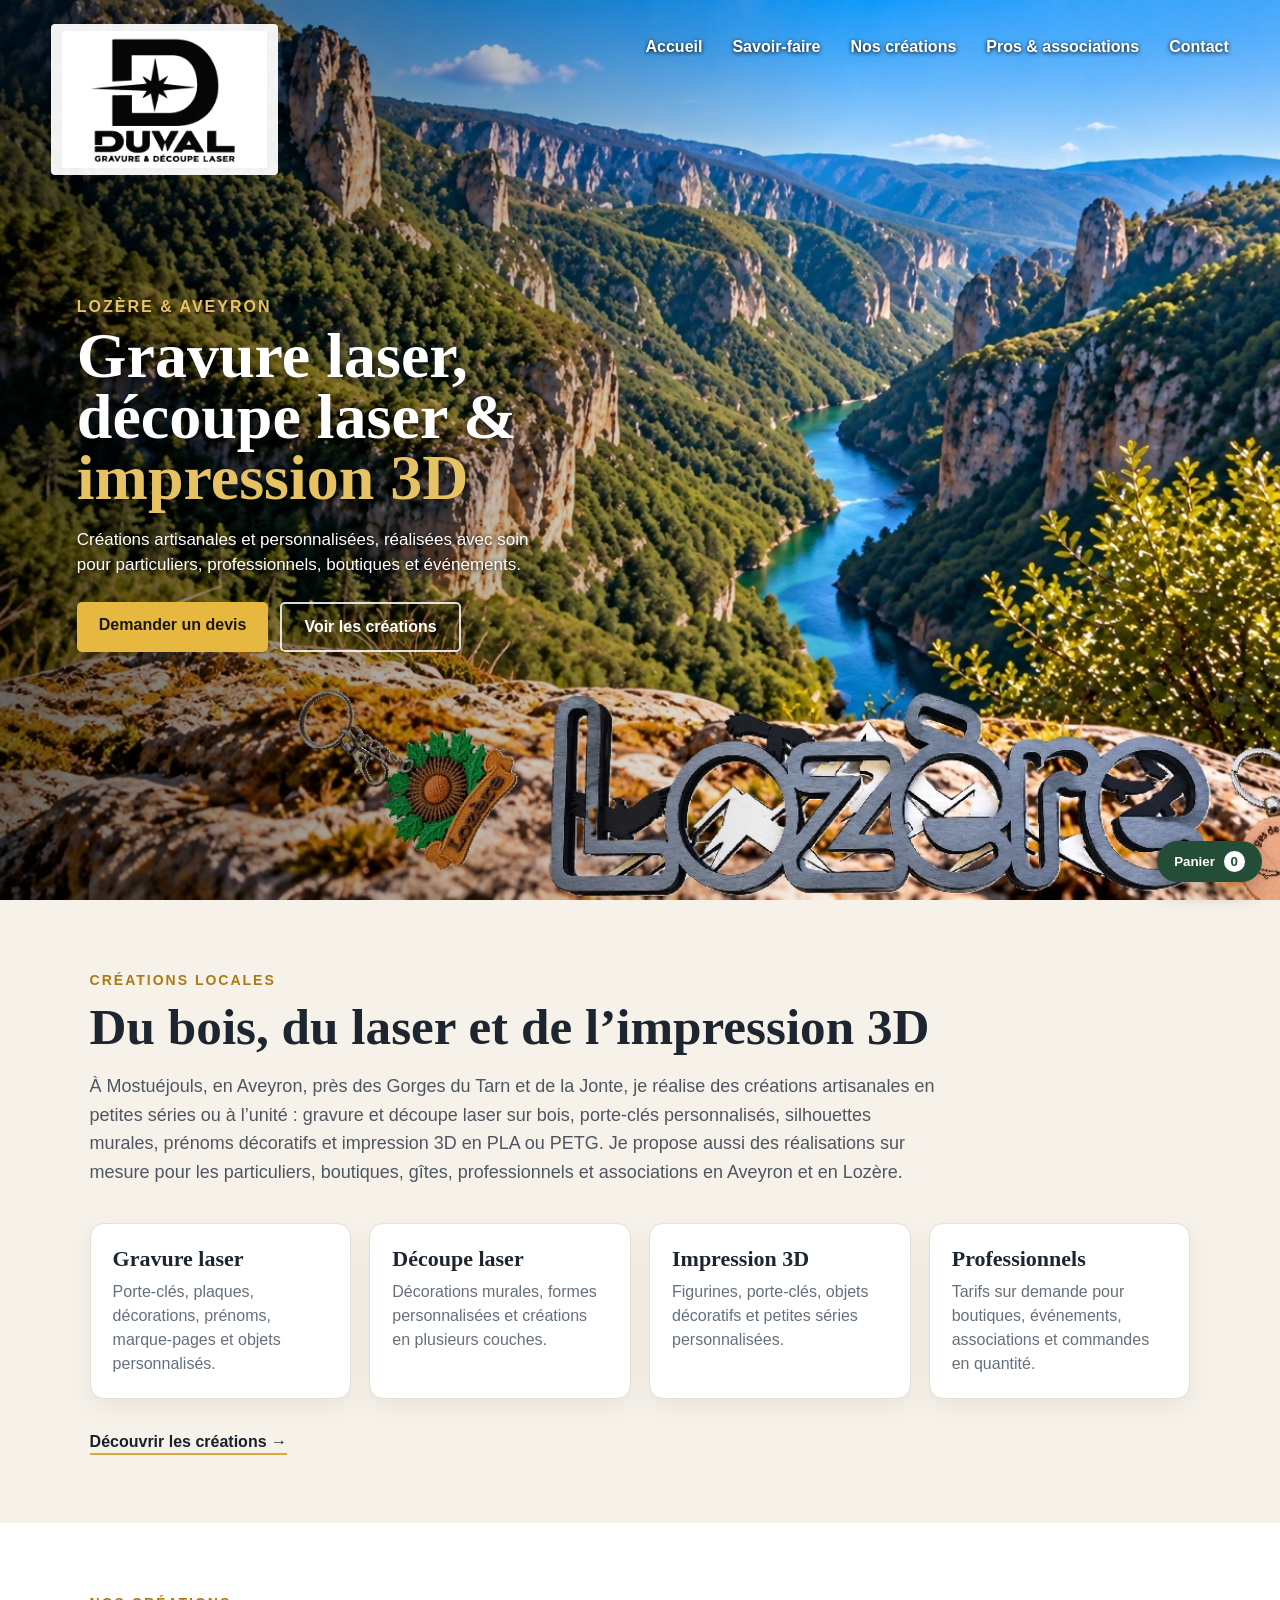
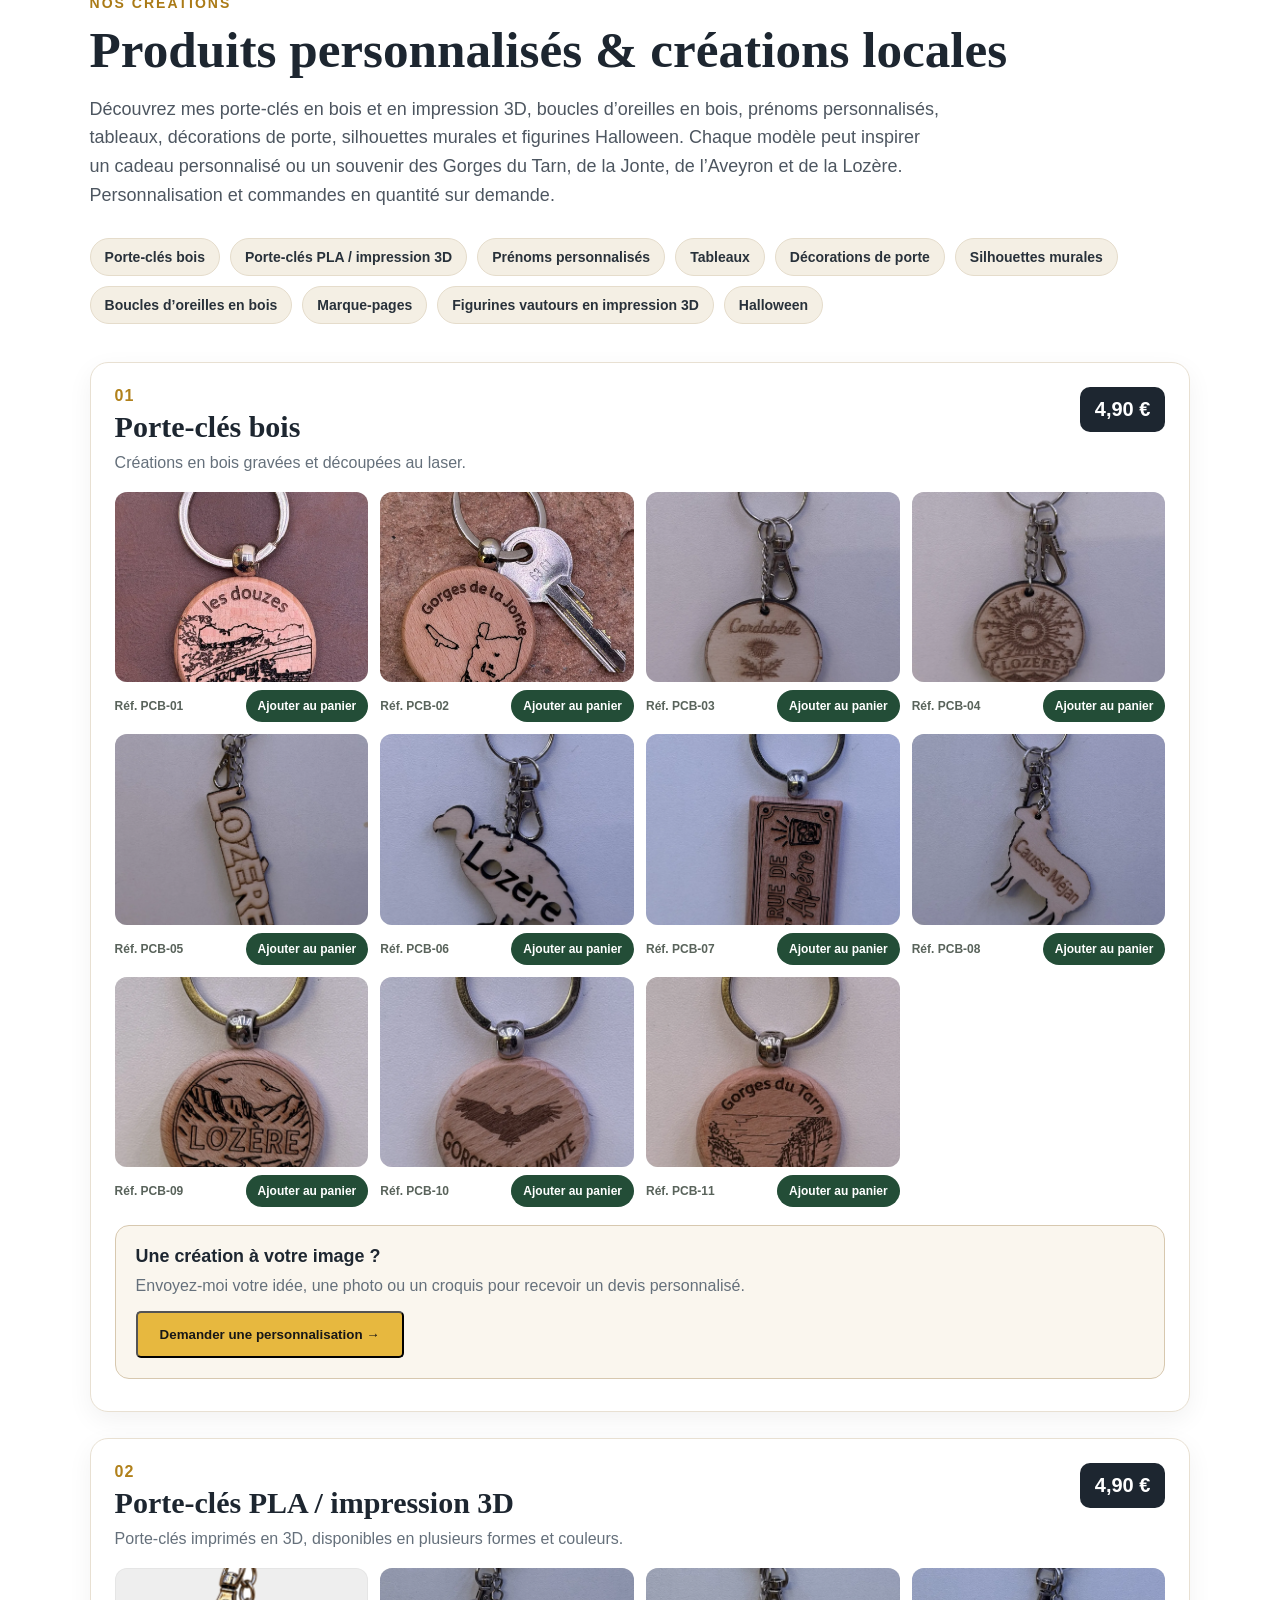
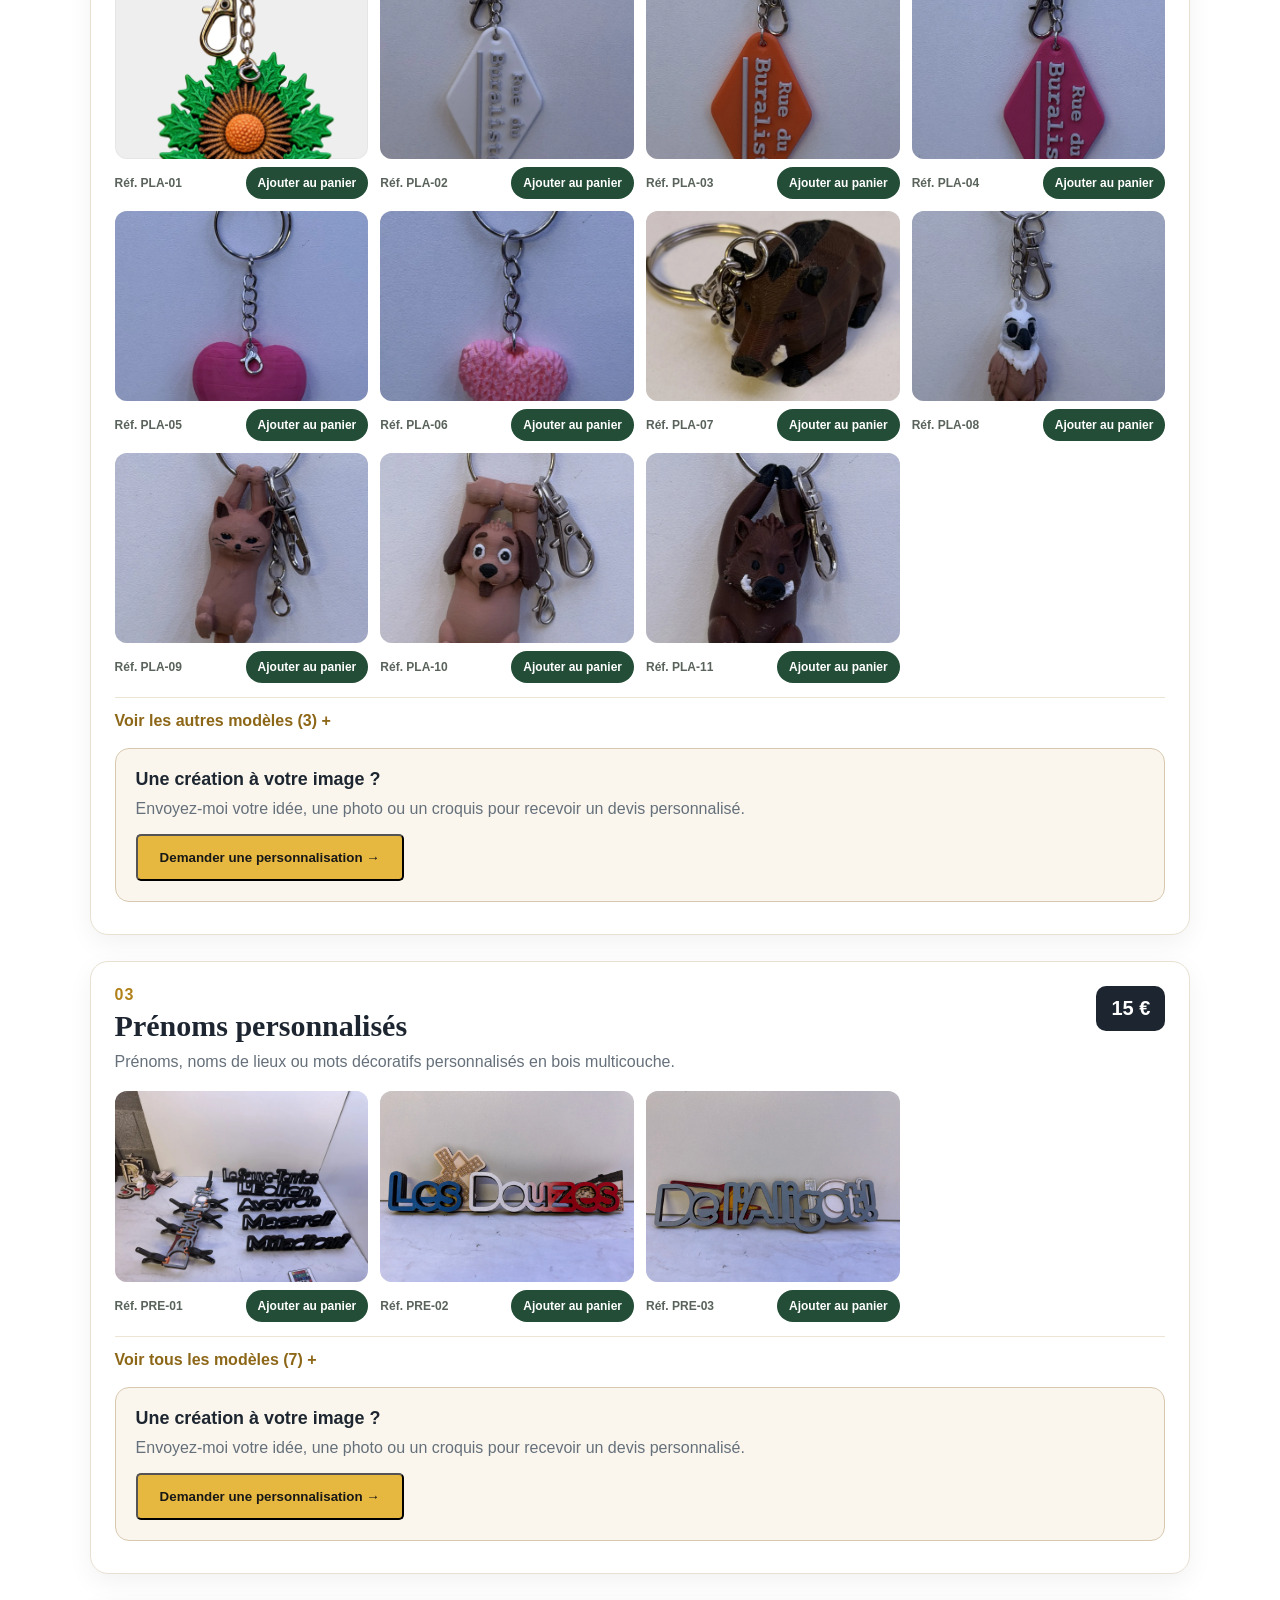
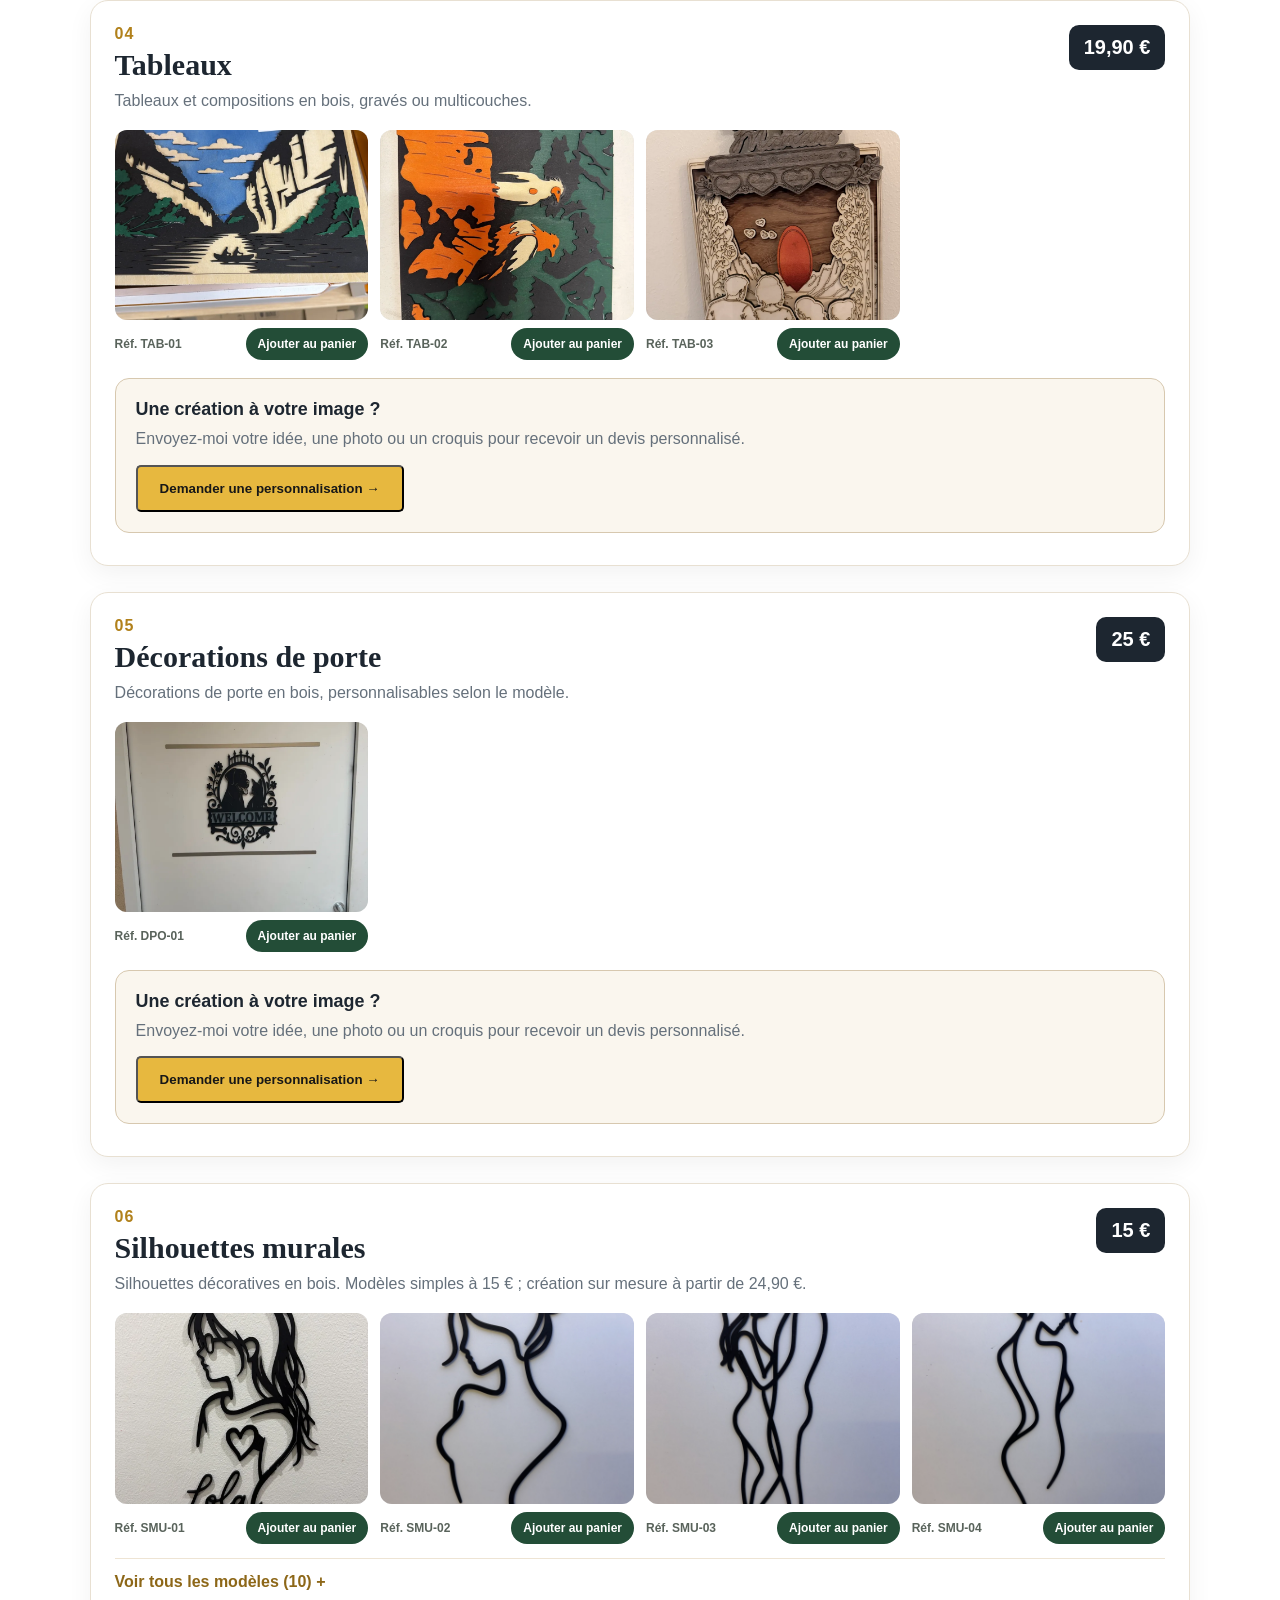
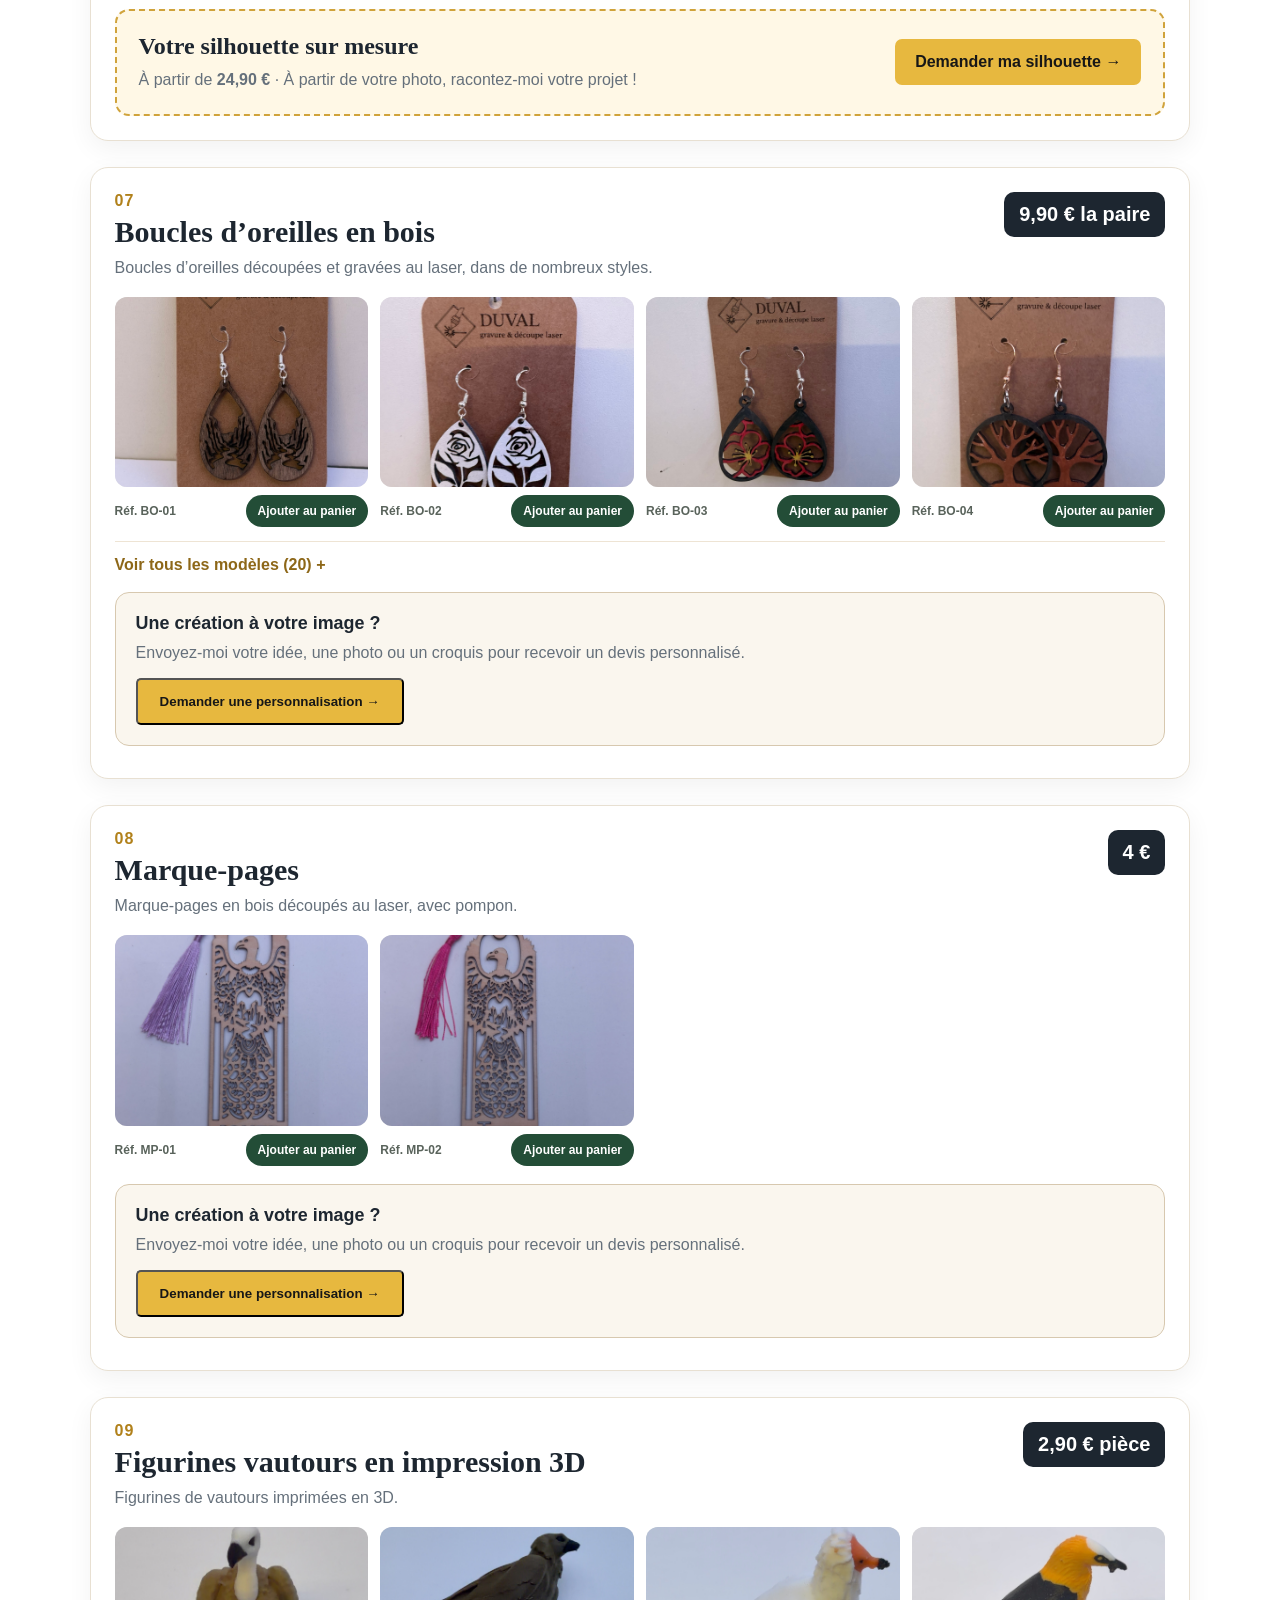
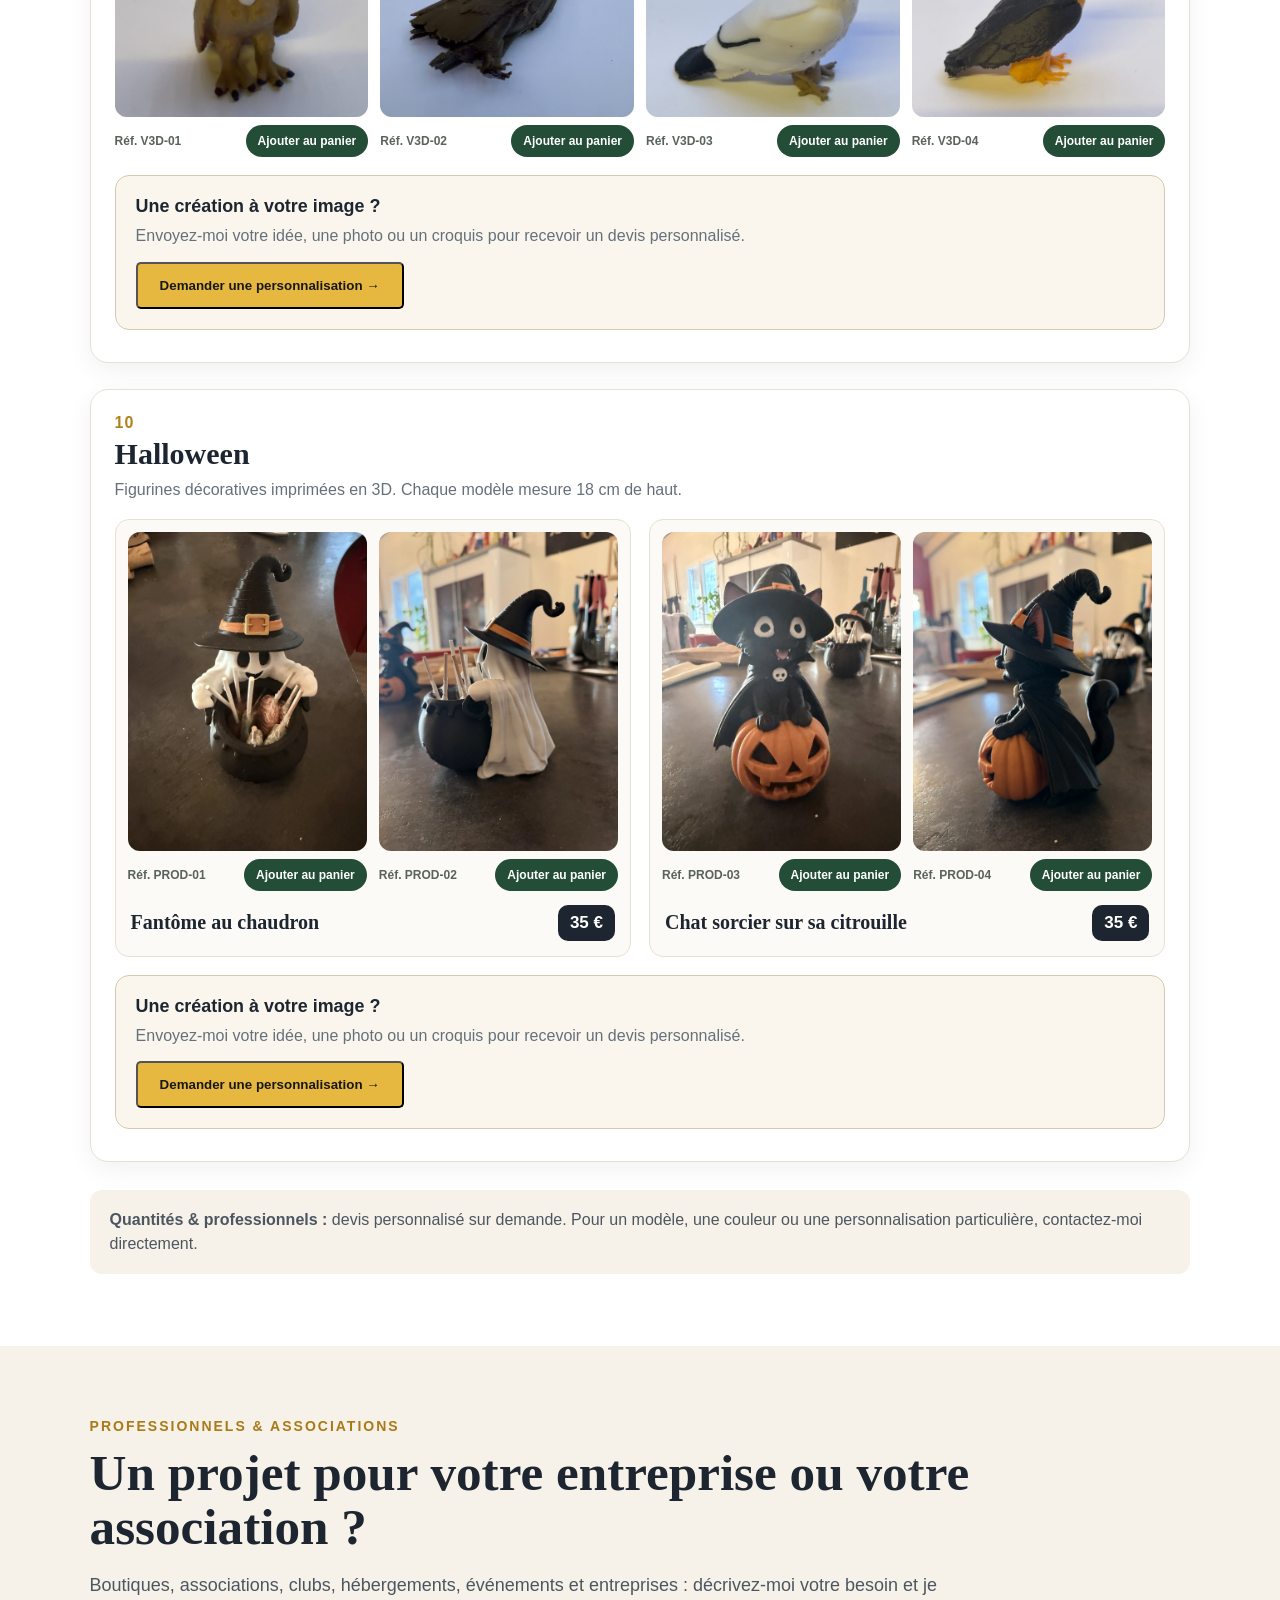
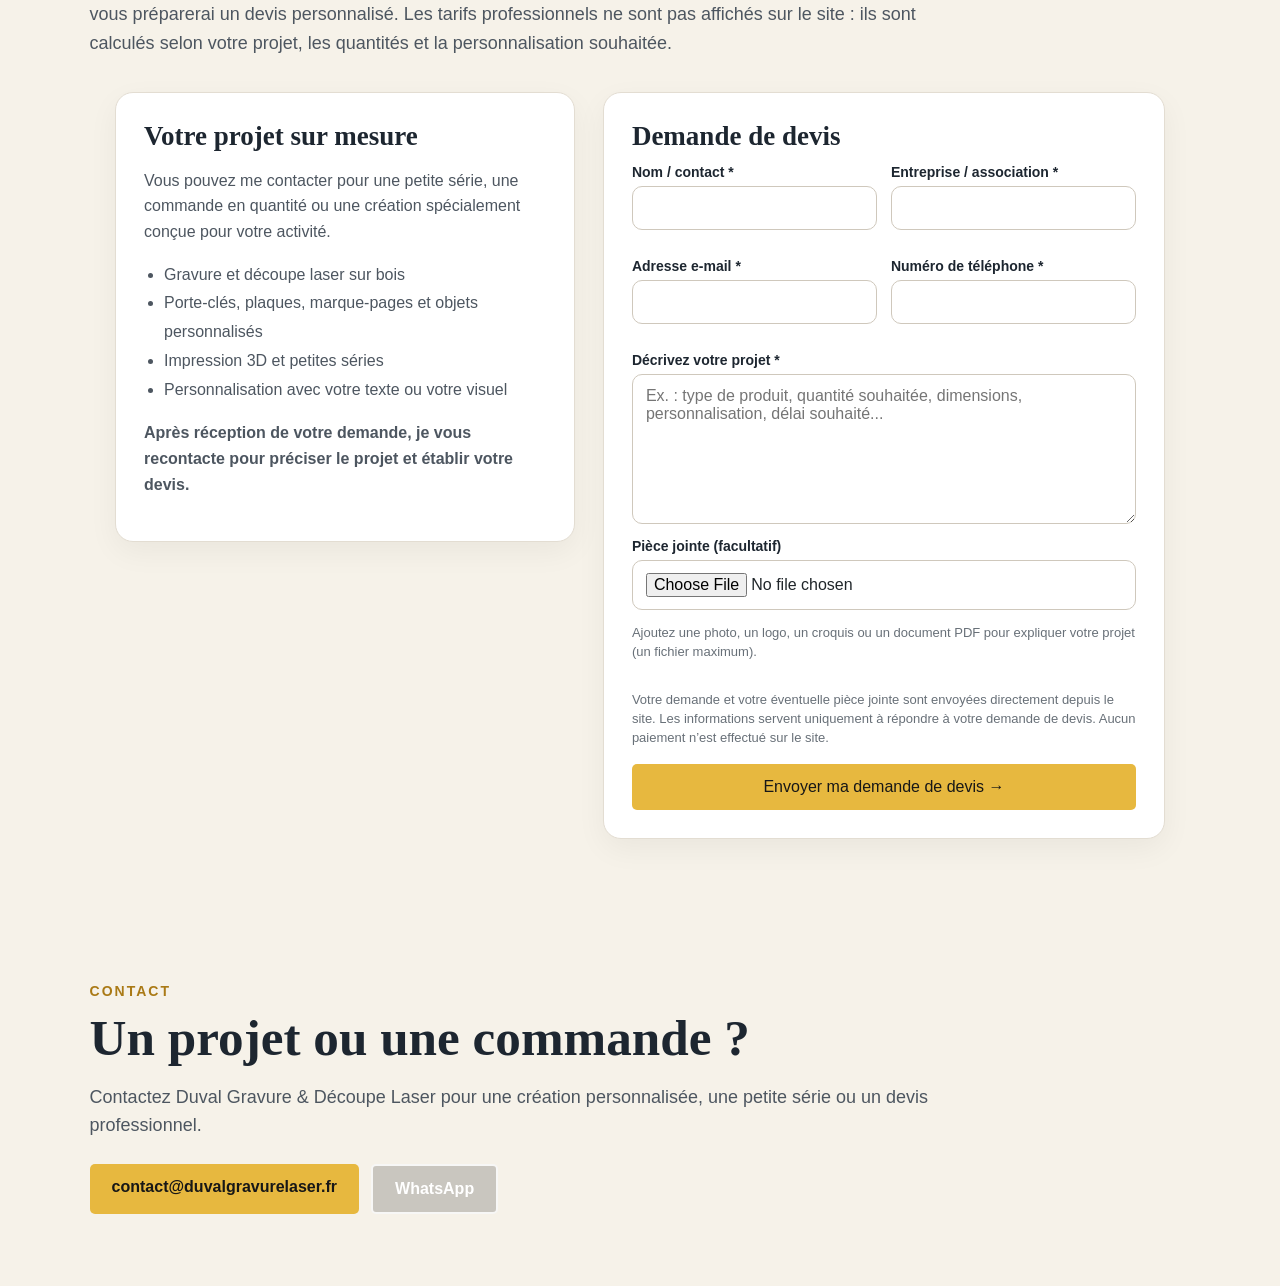
==== index.html @ e75e91c6 "Add files via upload" ====
<!doctype html>
<html lang="fr">
<head>
<meta charset="utf-8">
<meta name="viewport" content="width=device-width,initial-scale=1">

<title>Gravure laser Lozère & Aveyron | Duval Gravure & Découpe Laser</title>
<meta name="description" content="À Mostuéjouls en Aveyron : gravure et découpe laser sur bois, porte-clés, silhouettes sur mesure et impression 3D. Créations personnalisées en Lozère et Aveyron.">
<meta name="robots" content="index,follow,max-image-preview:large">
<link rel="canonical" href="https://duvalgravurelaser.fr/">

<meta property="og:locale" content="fr_FR">
<meta property="og:type" content="website">
<meta property="og:title" content="Duval Gravure & Découpe Laser | Lozère & Aveyron">
<meta property="og:description" content="Créations personnalisées en bois, gravure et découpe laser, impression 3D, porte-clés, décoration et cadeaux en Lozère et Aveyron.">
<meta property="og:url" content="https://duvalgravurelaser.fr/">
<meta property="og:site_name" content="Duval Gravure & Découpe Laser">
<meta property="og:image" content="https://duvalgravurelaser.fr/fond-avec-objet.jpg">

<meta name="twitter:card" content="summary_large_image">
<meta name="twitter:title" content="Duval Gravure & Découpe Laser">
<meta name="twitter:description" content="Gravure laser, découpe laser, impression 3D et créations personnalisées en Lozère et Aveyron.">
<meta name="twitter:image" content="https://duvalgravurelaser.fr/fond-avec-objet.jpg">

<script type="application/ld+json">
{
  "@context": "https://schema.org",
  "@type": "LocalBusiness",
  "name": "Duval Gravure & Découpe Laser",
  "url": "https://duvalgravurelaser.fr/",
  "email": "contact@duvalgravurelaser.fr",
  "description": "Gravure et découpe laser sur bois, impression 3D et créations personnalisées pour particuliers et professionnels.",
  "areaServed": [
    {"@type": "AdministrativeArea", "name": "Lozère"},
    {"@type": "AdministrativeArea", "name": "Aveyron"}
  ],
  "sameAs": [
    "https://www.instagram.com/duval.gravure.laser/",
    "https://www.tiktok.com/@duval.gravure.laser"
  ]
}
</script>
<style>
*{box-sizing:border-box} html{scroll-behavior:smooth} body{margin:0;font-family:Arial,Helvetica,sans-serif;color:#1d2630;background:#f6f2e9}
.hero{
  min-height:100vh;position:relative;
  background-image:linear-gradient(90deg,rgba(0,0,0,.60) 0%,rgba(0,0,0,.24) 39%,rgba(0,0,0,0) 67%),url("fond-avec-objet.jpg");
  background-size:cover;background-position:center bottom;color:white;overflow:hidden
}
.top{position:absolute;left:4%;right:4%;top:24px;display:flex;justify-content:space-between;align-items:flex-start;z-index:2}
.logo{background:rgba(255,255,255,.94);color:#111;padding:12px 18px;border-radius:4px;box-shadow:0 4px 18px rgba(0,0,0,.18);line-height:1.05;min-width:220px}
.logo .duval{font-family:Georgia,serif;font-size:30px;letter-spacing:2px}
.logo .sub{font-family:Georgia,serif;font-size:15px;margin-top:4px}
nav{display:flex;gap:30px;padding-top:14px}
nav a{color:#fff;text-decoration:none;font-weight:700;text-shadow:0 1px 4px #000}
.content{position:absolute;left:6%;top:50%;transform:translateY(-43%);width:min(500px,42vw);z-index:2}
.eyebrow{color:#e7c263;font-weight:800;letter-spacing:2px;text-transform:uppercase;margin-bottom:10px}
h1{font-family:Georgia,serif;font-size:clamp(43px,5vw,76px);line-height:.95;margin:0 0 20px;text-shadow:0 2px 8px rgba(0,0,0,.5)}
h1 span{color:#e7c263}
.hero p{font-size:17px;line-height:1.45;max-width:490px;text-shadow:0 1px 5px #000}
.buttons{display:flex;gap:12px;margin-top:24px;flex-wrap:wrap}
.btn{display:inline-block;padding:14px 22px;border-radius:5px;text-decoration:none;font-weight:800}
.primary{background:#e7b83f;color:#171717}
.secondary{border:2px solid rgba(255,255,255,.85);color:white;background:rgba(0,0,0,.18)}
.section{padding:72px 7%}
.section.light{background:#f6f2e9}
.section.white{background:#fff}
.kicker{font-size:14px;font-weight:800;letter-spacing:2px;color:#aa7a16;text-transform:uppercase;margin-bottom:12px}
.section h2{font-family:Georgia,serif;font-size:clamp(34px,4vw,56px);line-height:1.05;margin:0 0 18px}
.section .intro{max-width:850px;font-size:18px;line-height:1.6;color:#4d5660}
.cards{display:grid;grid-template-columns:repeat(4,1fr);gap:18px;margin-top:36px}
.card{background:#fff;border:1px solid #e6dfd2;border-radius:14px;padding:22px;box-shadow:0 8px 24px rgba(0,0,0,.06)}
.card h3{margin:0 0 8px;font-family:Georgia,serif;font-size:22px}
.card p{margin:0;color:#65707b;line-height:1.5}
.cta{margin-top:34px}
.cta a{color:#17212b;text-decoration:none;font-weight:800;border-bottom:2px solid #d6aa3d;padding-bottom:3px}
@media(max-width:900px){
  nav{display:none}.content{left:6%;top:46%;width:72vw}.hero{background-position:62% bottom}
  .cards{grid-template-columns:repeat(2,1fr)}
}
@media(max-width:600px){
  .top{top:12px;left:3%;right:3%}.logo{min-width:170px;padding:9px 12px}.logo .duval{font-size:23px}.logo .sub{font-size:12px}
  h1{font-size:44px}.hero p{font-size:14px}.cards{grid-template-columns:1fr}.section{padding:54px 6%}
}

/* Galerie créations — étape 3 */
.category-nav{display:flex;gap:10px;flex-wrap:wrap;margin:28px 0 38px}
.category-nav a{display:inline-block;text-decoration:none;color:#28313a;background:#f4efe4;border:1px solid #e5dccb;border-radius:999px;padding:10px 14px;font-weight:700;font-size:14px}
.category-nav a:hover{background:#ead9a6}
.products-wrap{display:grid;gap:26px}
.product-category{scroll-margin-top:20px;border:1px solid #e8e0d2;border-radius:18px;padding:24px;background:#fff;box-shadow:0 8px 26px rgba(0,0,0,.055)}
.cat-head{display:flex;align-items:flex-start;justify-content:space-between;gap:24px;margin-bottom:18px}
.cat-number{display:inline-block;font-weight:900;color:#b1811b;letter-spacing:1px;margin-bottom:5px}
.product-category h3{font-family:Georgia,serif;font-size:30px;margin:0 0 7px;color:#1d2630}
.product-category p{margin:0;color:#65707b;line-height:1.45}
.price{white-space:nowrap;background:#1d2630;color:#fff;font-weight:900;font-size:20px;padding:11px 15px;border-radius:10px}
.gallery{display:grid;grid-template-columns:repeat(4,1fr);gap:12px}
.photo{appearance:none;border:0;padding:0;background:#eee;border-radius:12px;overflow:hidden;cursor:zoom-in;aspect-ratio:4/3;box-shadow:inset 0 0 0 1px rgba(0,0,0,.04)}
.photo img{display:block;width:100%;height:100%;object-fit:cover;transition:transform .2s ease}
.photo:hover img{transform:scale(1.025)}

.halloween-models{display:grid;grid-template-columns:repeat(2,minmax(0,1fr));gap:18px}
.halloween-model{min-width:0;border:1px solid #e8e0d2;border-radius:14px;padding:12px;background:#fcfaf6}
.halloween-gallery{grid-template-columns:repeat(2,minmax(0,1fr))}
.halloween-gallery .photo{aspect-ratio:3/4}
.halloween-model-info{display:flex;align-items:center;justify-content:space-between;gap:10px;padding:14px 3px 3px}
.halloween-model-info h4{font-family:Georgia,serif;font-size:20px;line-height:1.25;color:#1d2630;margin:0}
.halloween-model-info .price{font-size:17px;padding:8px 12px}
@media(max-width:700px){.halloween-models{grid-template-columns:1fr}.halloween-model-info h4{font-size:18px}}
.more{margin-top:14px;border-top:1px solid #eee4d4;padding-top:14px}
.more summary{cursor:pointer;display:inline-block;font-weight:800;color:#8d6718;list-style:none}
.more summary::-webkit-details-marker{display:none}
.more summary::after{content:" +"}
.more[open] summary::after{content:" −"}
.all-gallery{margin-top:14px}
.price-note{margin-top:28px;padding:18px 20px;border-radius:12px;background:#f6f2e9;color:#4d5660;line-height:1.5}
.lightbox{display:none;position:fixed;inset:0;background:rgba(0,0,0,.88);z-index:1000;padding:28px;align-items:center;justify-content:center}
.lightbox.open{display:flex}
.lightbox img{max-width:min(1200px,96vw);max-height:90vh;object-fit:contain;border-radius:6px;background:white}
.lightbox button{position:absolute;right:22px;top:16px;border:0;background:rgba(255,255,255,.94);width:42px;height:42px;border-radius:50%;font-size:28px;line-height:1;cursor:pointer}
@media(max-width:900px){.gallery{grid-template-columns:repeat(2,1fr)}.cat-head{gap:14px}.product-category h3{font-size:26px}.price{font-size:17px}}
@media(max-width:600px){.product-category{padding:16px}.gallery{gap:8px}.cat-head{display:block}.price{display:inline-block;margin-top:12px}.photo{aspect-ratio:1/1}.category-nav{margin-bottom:26px}.product-category h3{font-size:24px}}


/* --- Mobile : conserver l'esprit de la version ordinateur --- */
@media(max-width:900px){
  .hero{
    min-height:760px;
    background-position:58% bottom;
  }
  .top{
    left:3%;
    right:3%;
    top:14px;
    align-items:flex-start;
  }
  .logo{
    min-width:165px;
    padding:9px 12px;
  }
  .logo .duval{font-size:23px}
  .logo .sub{font-size:12px}

  nav{
    display:flex;
    gap:10px;
    padding-top:8px;
    flex-wrap:wrap;
    justify-content:flex-end;
    max-width:52%;
  }
  nav a{
    font-size:11px;
    white-space:nowrap;
  }

  .content{
    left:5%;
    top:49%;
    transform:translateY(-40%);
    width:58vw;
    max-width:500px;
  }
  h1{
    font-size:clamp(36px,8.3vw,54px);
    line-height:.98;
  }
  .hero p{
    font-size:14px;
    max-width:430px;
  }
  .buttons{
    gap:8px;
    margin-top:18px;
    flex-wrap:nowrap;
  }
  .btn{
    padding:11px 14px;
    font-size:13px;
  }

  .section{
    padding:58px 5%;
  }
  .cards{
    grid-template-columns:repeat(2,1fr);
    gap:14px;
  }

  .cat-head{
    display:flex;
    align-items:flex-start;
    justify-content:space-between;
  }
  .price{
    display:block;
    margin-top:0;
  }
  .gallery{
    grid-template-columns:repeat(2,1fr);
  }
  .photo{
    aspect-ratio:4/3;
  }
}

@media(max-width:520px){
  .hero{
    min-height:720px;
    background-position:60% bottom;
  }
  .top{
    top:10px;
  }
  .logo{
    min-width:145px;
    padding:8px 10px;
  }
  .logo .duval{font-size:20px}
  .logo .sub{font-size:10px}

  nav{
    gap:6px 9px;
    max-width:50%;
    padding-top:5px;
  }
  nav a{
    font-size:9.5px;
  }

  .content{
    left:4%;
    width:62vw;
    top:48%;
  }
  .eyebrow{
    font-size:11px;
    letter-spacing:1.4px;
    margin-bottom:8px;
  }
  h1{
    font-size:34px;
    margin-bottom:14px;
  }
  .hero p{
    font-size:12px;
    line-height:1.4;
  }
  .buttons{
    gap:6px;
  }
  .btn{
    padding:9px 10px;
    font-size:11px;
  }

  .section{
    padding:48px 4%;
  }
  .section h2{
    font-size:34px;
  }
  .section .intro{
    font-size:16px;
  }
  .cards{
    grid-template-columns:repeat(2,1fr);
    gap:10px;
  }
  .card{
    padding:15px;
  }
  .card h3{
    font-size:18px;
  }
  .card p{
    font-size:13px;
  }

  .product-category{
    padding:14px;
  }
  .cat-head{
    gap:10px;
  }
  .product-category h3{
    font-size:21px;
  }
  .product-category p{
    font-size:13px;
  }
  .price{
    font-size:15px;
    padding:9px 10px;
  }
  .gallery{
    grid-template-columns:repeat(2,1fr);
    gap:8px;
  }
  .photo{
    aspect-ratio:4/3;
  }
  .category-nav{
    gap:7px;
  }
  .category-nav a{
    font-size:12px;
    padding:8px 10px;
  }
}


.pro-wrap{max-width:1050px;margin:34px auto 0;display:grid;grid-template-columns:.9fr 1.1fr;gap:28px;align-items:start}
.pro-info,.pro-form{background:#fff;border:1px solid #e3ddd2;border-radius:18px;padding:28px;box-shadow:0 10px 30px rgba(0,0,0,.05)}
.pro-info h3,.pro-form h3{margin:0 0 12px;font-family:Georgia,serif;font-size:27px}
.pro-info p{color:#4d5660;line-height:1.6}
.pro-info ul{padding-left:20px;line-height:1.8;color:#4d5660}
.pro-grid{display:grid;grid-template-columns:1fr 1fr;gap:14px}
.pro-field{display:flex;flex-direction:column;gap:6px;margin-bottom:14px}
.pro-field.full{grid-column:1/-1}
.pro-field label{font-weight:800;font-size:14px}
.pro-field input,.pro-field textarea{width:100%;box-sizing:border-box;border:1px solid #cfc8bc;border-radius:10px;padding:12px 13px;font:inherit;background:#fff;color:#1f2529}
.pro-field textarea{min-height:150px;resize:vertical}
.pro-help{font-size:13px;color:#687078;line-height:1.45;margin:8px 0 16px}
.pro-submit{border:0;cursor:pointer;width:100%;font:inherit}
@media(max-width:760px){.pro-wrap{grid-template-columns:1fr}.pro-grid{grid-template-columns:1fr}.pro-field.full{grid-column:auto}}


/* Demande de silhouette personnalisée */
.custom-silhouette-card{display:flex;justify-content:space-between;align-items:center;gap:20px;flex-wrap:wrap;margin-top:18px;padding:22px;border:2px dashed #d0a33b;border-radius:14px;background:#fff8e6}
.custom-silhouette-card strong{font-family:Georgia,serif;font-size:24px}.custom-silhouette-card p{margin:8px 0 0;line-height:1.5}
.custom-silhouette-button{border:0;border-radius:7px;background:#e7b83f;color:#171717;padding:14px 20px;font:inherit;font-weight:800;cursor:pointer}
.silhouette-dialog{border:0;border-radius:16px;padding:0;width:min(94vw,590px);max-height:90vh;box-shadow:0 18px 60px #0005}
.silhouette-dialog::backdrop{background:#0009}
.silhouette-dialog-inner{padding:26px;overflow-y:auto;max-height:90vh}
.silhouette-dialog h3{font-family:Georgia,serif;font-size:28px;margin:0 35px 8px 0}
.silhouette-dialog p{line-height:1.5}
.silhouette-dialog label{display:block;font-weight:700;margin:14px 0 5px}
.silhouette-dialog input,.silhouette-dialog textarea{width:100%;border:1px solid #b9b9b9;border-radius:6px;padding:11px;font:inherit;background:white}
.silhouette-dialog textarea{min-height:115px;resize:vertical}
.silhouette-dialog .small-note{font-size:13px;color:#535b64}
.silhouette-close{float:right;background:none;border:0;font-size:28px;cursor:pointer}
.silhouette-actions{display:flex;justify-content:flex-end;margin-top:18px}
/* Logo officiel : conserve les proportions sur ordinateur et téléphone */
.top .logo{min-width:0;padding:7px 11px;display:flex;align-items:center;justify-content:center}
.top .logo img{display:block;width:clamp(125px,18vw,205px);height:auto;max-width:100%}
@media(max-width:760px){.top .logo{padding:5px 7px}.top .logo img{width:clamp(100px,27vw,145px)}}
</style>

<style>
.photo{position:relative}.product-actions{display:flex;justify-content:space-between;align-items:center;gap:8px;margin-top:8px}.product-ref{font-size:12px;font-weight:800;color:#59635b}.add-cart,.cart-fab,.cart-send{background:#234d37;color:white;border:0;border-radius:999px;font-weight:800;cursor:pointer}.add-cart{padding:9px 12px}.cart-fab{position:fixed;right:18px;bottom:18px;z-index:70;padding:13px 17px;box-shadow:0 8px 25px #0004}.cart-count{background:white;color:#234d37;border-radius:50%;padding:3px 7px;margin-left:5px}.cart-panel{position:fixed;inset:0;z-index:80;background:#0007;display:none;align-items:flex-end;justify-content:center}.cart-panel.open{display:flex}.cart-box{width:min(680px,100%);max-height:86vh;overflow:auto;background:white;border-radius:22px 22px 0 0;padding:22px}.cart-head{display:flex;justify-content:space-between;align-items:center}.cart-close{border:0;border-radius:50%;width:38px;height:38px;font-size:22px}.cart-item{display:grid;grid-template-columns:1fr auto;gap:10px;padding:14px 0;border-bottom:1px solid #ddd}.cart-item small{display:block;color:#667}.qty{display:flex;gap:8px;align-items:center;margin-top:8px}.qty button{width:30px;height:30px}.remove{border:0;background:none;color:#a33}.cart-total{text-align:right;font-size:20px;font-weight:900;margin:18px 0}.cart-send{display:block;text-align:center;text-decoration:none;padding:14px;border-radius:12px;margin-top:9px}.cart-message{width:100%;min-height:90px;box-sizing:border-box;border:1px solid #ccd3ce;border-radius:12px;padding:12px;font:inherit;resize:vertical;margin-top:10px}.cart-note{text-align:center;font-size:12px;color:#667;margin-top:10px}@media(max-width:520px){.product-actions{flex-direction:column;align-items:stretch}.add-cart{width:100%}}

.pro-wrap{max-width:1050px;margin:34px auto 0;display:grid;grid-template-columns:.9fr 1.1fr;gap:28px;align-items:start}
.pro-info,.pro-form{background:#fff;border:1px solid #e3ddd2;border-radius:18px;padding:28px;box-shadow:0 10px 30px rgba(0,0,0,.05)}
.pro-info h3,.pro-form h3{margin:0 0 12px;font-family:Georgia,serif;font-size:27px}
.pro-info p{color:#4d5660;line-height:1.6}
.pro-info ul{padding-left:20px;line-height:1.8;color:#4d5660}
.pro-grid{display:grid;grid-template-columns:1fr 1fr;gap:14px}
.pro-field{display:flex;flex-direction:column;gap:6px;margin-bottom:14px}
.pro-field.full{grid-column:1/-1}
.pro-field label{font-weight:800;font-size:14px}
.pro-field input,.pro-field textarea{width:100%;box-sizing:border-box;border:1px solid #cfc8bc;border-radius:10px;padding:12px 13px;font:inherit;background:#fff;color:#1f2529}
.pro-field textarea{min-height:150px;resize:vertical}
.pro-help{font-size:13px;color:#687078;line-height:1.45;margin:8px 0 16px}
.pro-submit{border:0;cursor:pointer;width:100%;font:inherit}
@media(max-width:760px){.pro-wrap{grid-template-columns:1fr}.pro-grid{grid-template-columns:1fr}.pro-field.full{grid-column:auto}}

</style>

<style>
.product-card{min-width:0}
.product-card .photo{width:100%;display:block}
.product-card .product-actions{
  display:flex;
  align-items:center;
  justify-content:space-between;
  gap:8px;
  margin-top:8px;
}
.product-card .product-ref{
  font-size:12px;
  font-weight:800;
  color:#59635b;
  white-space:nowrap;
}
.product-card .add-cart{
  border:0;
  border-radius:999px;
  background:#234d37;
  color:#fff;
  padding:9px 12px;
  font-weight:800;
  cursor:pointer;
  font-size:12px;
}
@media(max-width:520px){
  .product-card .product-actions{flex-direction:column;align-items:stretch}
  .product-card .add-cart{width:100%}
}

.pro-wrap{max-width:1050px;margin:34px auto 0;display:grid;grid-template-columns:.9fr 1.1fr;gap:28px;align-items:start}
.pro-info,.pro-form{background:#fff;border:1px solid #e3ddd2;border-radius:18px;padding:28px;box-shadow:0 10px 30px rgba(0,0,0,.05)}
.pro-info h3,.pro-form h3{margin:0 0 12px;font-family:Georgia,serif;font-size:27px}
.pro-info p{color:#4d5660;line-height:1.6}
.pro-info ul{padding-left:20px;line-height:1.8;color:#4d5660}
.pro-grid{display:grid;grid-template-columns:1fr 1fr;gap:14px}
.pro-field{display:flex;flex-direction:column;gap:6px;margin-bottom:14px}
.pro-field.full{grid-column:1/-1}
.pro-field label{font-weight:800;font-size:14px}
.pro-field input,.pro-field textarea{width:100%;box-sizing:border-box;border:1px solid #cfc8bc;border-radius:10px;padding:12px 13px;font:inherit;background:#fff;color:#1f2529}
.pro-field textarea{min-height:150px;resize:vertical}
.pro-help{font-size:13px;color:#687078;line-height:1.45;margin:8px 0 16px}
.pro-submit{border:0;cursor:pointer;width:100%;font:inherit}
@media(max-width:760px){.pro-wrap{grid-template-columns:1fr}.pro-grid{grid-template-columns:1fr}.pro-field.full{grid-column:auto}}

</style>
</head>
<body>
<section class="hero" id="accueil">
  <header class="top">
    <div class="logo" aria-label="Duval Gravure et Découpe Laser">
      <img src="logo-duval-officiel.webp" alt="Duval Gravure &amp; Découpe Laser — logo officiel" width="640" height="427">
    </div>
    <nav>
      <a href="#accueil">Accueil</a>
      <a href="#savoir-faire">Savoir-faire</a>
      <a href="#creations">Nos créations</a>
      <a href="#professionnels">Pros &amp; associations</a>
      <a href="#contact">Contact</a>
    </nav>
  </header>
  <div class="content">
    <div class="eyebrow">Lozère &amp; Aveyron</div>
    <h1>Gravure laser,<br>découpe laser &amp;<br><span>impression 3D</span></h1>
    <p>Créations artisanales et personnalisées, réalisées avec soin pour particuliers, professionnels, boutiques et événements.</p>
    <div class="buttons">
      <a class="btn primary" href="https://wa.me/33788518623?text=Bonjour%20Anthony%2C%20je%20souhaite%20un%20devis.">Demander un devis</a>
      <a class="btn secondary" href="#creations">Voir les créations</a>
    </div>
  </div>
</section>

<section class="section light" id="savoir-faire">
  <div class="kicker">Créations locales</div>
  <h2>Du bois, du laser et de l’impression 3D</h2>
  <p class="intro">À Mostuéjouls, en Aveyron, près des Gorges du Tarn et de la Jonte, je réalise des créations artisanales en petites séries ou à l’unité : gravure et découpe laser sur bois, porte-clés personnalisés, silhouettes murales, prénoms décoratifs et impression 3D en PLA ou PETG. Je propose aussi des réalisations sur mesure pour les particuliers, boutiques, gîtes, professionnels et associations en Aveyron et en Lozère.</p>
  <div class="cards">
    <article class="card"><h3>Gravure laser</h3><p>Porte-clés, plaques, décorations, prénoms, marque-pages et objets personnalisés.</p></article>
    <article class="card"><h3>Découpe laser</h3><p>Décorations murales, formes personnalisées et créations en plusieurs couches.</p></article>
    <article class="card"><h3>Impression 3D</h3><p>Figurines, porte-clés, objets décoratifs et petites séries personnalisées.</p></article>
    <article class="card"><h3>Professionnels</h3><p>Tarifs sur demande pour boutiques, événements, associations et commandes en quantité.</p></article>
  </div>
  <div class="cta"><a href="#creations">Découvrir les créations →</a></div>
</section>

<section class="section white" id="creations">
  <div class="kicker">Nos créations</div>
  <h2>Produits personnalisés &amp; créations locales</h2>
  <p class="intro">Découvrez mes porte-clés en bois et en impression 3D, boucles d’oreilles en bois, prénoms personnalisés, tableaux, décorations de porte, silhouettes murales et figurines Halloween. Chaque modèle peut inspirer un cadeau personnalisé ou un souvenir des Gorges du Tarn, de la Jonte, de l’Aveyron et de la Lozère. Personnalisation et commandes en quantité sur demande.</p>
  <div class="category-nav" aria-label="Catégories de créations"><a href="#porte-cles-bois">Porte-clés bois</a><a href="#porte-cles-pla">Porte-clés PLA / impression 3D</a><a href="#prenoms">Prénoms personnalisés</a><a href="#tableaux">Tableaux</a><a href="#decorations-porte">Décorations de porte</a><a href="#silhouettes">Silhouettes murales</a><a href="#boucles">Boucles d’oreilles en bois</a><a href="#marque-pages">Marque-pages</a><a href="#vautours">Figurines vautours en impression 3D</a><a href="#halloween">Halloween</a></div>
  <div class="products-wrap">
    <article class="product-category" id="porte-cles-bois">
      <div class="cat-head"><div><span class="cat-number">01</span><h3>Porte-clés bois</h3><p>Créations en bois gravées et découpées au laser.</p></div><div class="price">4,90 €</div></div>
      <div class="gallery"><button class="photo" type="button" data-full="bois-les-douzes.webp" aria-label="Agrandir : Porte-clé bois Les Douzes"><img src="bois-les-douzes.webp" alt="Porte-clé bois Les Douzes" loading="lazy"></button><button class="photo" type="button" data-full="bois-gorges-jonte.webp" aria-label="Agrandir : Porte-clé bois Gorges de la Jonte"><img src="bois-gorges-jonte.webp" alt="Porte-clé bois Gorges de la Jonte" loading="lazy"></button><button class="photo" type="button" data-full="bois-cardabelle-recto.webp" aria-label="Agrandir : Porte-clé Cardabelle en bois recto"><img src="bois-cardabelle-recto.webp" alt="Porte-clé Cardabelle en bois recto" loading="lazy"></button><button class="photo" type="button" data-full="bois-cardabelle-verso.webp" aria-label="Agrandir : Porte-clé Cardabelle en bois verso"><img src="bois-cardabelle-verso.webp" alt="Porte-clé Cardabelle en bois verso" loading="lazy"></button>
<button class="photo" type="button" data-full="bois-lozere-vertical.webp" aria-label="Agrandir : Porte-clé Lozère vertical en bois"><img src="bois-lozere-vertical.webp" alt="Porte-clé Lozère vertical en bois" loading="lazy"></button>
<button class="photo" type="button" data-full="bois-vautour-lozere.webp" aria-label="Agrandir : Porte-clé vautour Lozère en bois"><img src="bois-vautour-lozere.webp" alt="Porte-clé vautour Lozère en bois" loading="lazy"></button>
<button class="photo" type="button" data-full="bois-rue-apero.webp" aria-label="Agrandir : Porte-clé Rue de l’Apéro en bois"><img src="bois-rue-apero.webp" alt="Porte-clé Rue de l’Apéro en bois" loading="lazy"></button>
<button class="photo" type="button" data-full="bois-causse-mejan.webp" aria-label="Agrandir : Porte-clé Causse Méjan en bois"><img src="bois-causse-mejan.webp" alt="Porte-clé Causse Méjan en bois" loading="lazy"></button>
<button class="photo" type="button" data-full="bois-lozere-rond.webp" aria-label="Agrandir : Porte-clé Lozère rond en bois"><img src="bois-lozere-rond.webp" alt="Porte-clé Lozère rond en bois" loading="lazy"></button>
<button class="photo" type="button" data-full="bois-gorges-jonte-rond.webp" aria-label="Agrandir : Porte-clé Gorges de la Jonte rond en bois"><img src="bois-gorges-jonte-rond.webp" alt="Porte-clé Gorges de la Jonte rond en bois" loading="lazy"></button>
<button class="photo" type="button" data-full="bois-gorges-tarn.webp" aria-label="Agrandir : Porte-clé Gorges du Tarn en bois"><img src="bois-gorges-tarn.webp" alt="Porte-clé Gorges du Tarn en bois" loading="lazy"></button></div>
      
    <div class="custom-request"><strong>Une création à votre image ?</strong><p>Envoyez-moi votre idée, une photo ou un croquis pour recevoir un devis personnalisé.</p><button type="button" class="btn primary open-custom-request" data-category="Porte-clés bois">Demander une personnalisation →</button></div></article>

    <article class="product-category" id="porte-cles-pla">
      <div class="cat-head"><div><span class="cat-number">02</span><h3>Porte-clés PLA / impression 3D</h3><p>Porte-clés imprimés en 3D, disponibles en plusieurs formes et couleurs.</p></div><div class="price">4,90 €</div></div>
      <div class="gallery"><button class="photo" type="button" data-full="pla-cardabelle.png" aria-label="Agrandir : Porte-clé Cardabelle Lozère en PLA"><img src="pla-cardabelle.png" alt="Porte-clé Cardabelle Lozère en PLA" loading="lazy"></button>
<button class="photo" type="button" data-full="pla-rue-buraliste-blanc.webp" aria-label="Agrandir : Porte-clé Rue du Buraliste blanc en PLA"><img src="pla-rue-buraliste-blanc.webp" alt="Porte-clé Rue du Buraliste blanc en PLA" loading="lazy"></button>
<button class="photo" type="button" data-full="pla-rue-buraliste-orange.webp" aria-label="Agrandir : Porte-clé Rue du Buraliste orange en PLA"><img src="pla-rue-buraliste-orange.webp" alt="Porte-clé Rue du Buraliste orange en PLA" loading="lazy"></button>
<button class="photo" type="button" data-full="pla-rue-buraliste-rose.webp" aria-label="Agrandir : Porte-clé Rue du Buraliste rose en PLA"><img src="pla-rue-buraliste-rose.webp" alt="Porte-clé Rue du Buraliste rose en PLA" loading="lazy"></button>
<button class="photo" type="button" data-full="pla-coeur-rose-lisse.webp" aria-label="Agrandir : Porte-clé cœur rose en PLA"><img src="pla-coeur-rose-lisse.webp" alt="Porte-clé cœur rose en PLA" loading="lazy"></button>
<button class="photo" type="button" data-full="pla-coeur-rose-texture.webp" aria-label="Agrandir : Porte-clé cœur rose texturé en PLA"><img src="pla-coeur-rose-texture.webp" alt="Porte-clé cœur rose texturé en PLA" loading="lazy"></button>
<button class="photo" type="button" data-full="pla-sanglier-3d.webp" aria-label="Agrandir : Porte-clé sanglier 3D en PLA"><img src="pla-sanglier-3d.webp" alt="Porte-clé sanglier 3D en PLA" loading="lazy"></button>
<button class="photo" type="button" data-full="pla-vautour-3d.webp" aria-label="Agrandir : Porte-clé vautour 3D en PLA"><img src="pla-vautour-3d.webp" alt="Porte-clé vautour 3D en PLA" loading="lazy"></button>
<button class="photo" type="button" data-full="pla-chat-suspendu.webp" aria-label="Agrandir : Porte-clé chat suspendu en PLA"><img src="pla-chat-suspendu.webp" alt="Porte-clé chat suspendu en PLA" loading="lazy"></button>
<button class="photo" type="button" data-full="pla-chien-suspendu.webp" aria-label="Agrandir : Porte-clé chien suspendu en PLA"><img src="pla-chien-suspendu.webp" alt="Porte-clé chien suspendu en PLA" loading="lazy"></button>
<button class="photo" type="button" data-full="pla-sanglier-suspendu.webp" aria-label="Agrandir : Porte-clé sanglier suspendu en PLA"><img src="pla-sanglier-suspendu.webp" alt="Porte-clé sanglier suspendu en PLA" loading="lazy"></button></div>
      <details class="more"><summary>Voir les autres modèles (3)</summary><div class="gallery all-gallery"><button class="photo" type="button" data-full="pla-rue-soif-rose.jpeg" aria-label="Agrandir : Porte-clé Rue de la Soif rose"><img src="pla-rue-soif-rose.jpeg" alt="Porte-clé Rue de la Soif rose" loading="lazy"></button><button class="photo" type="button" data-full="pla-rue-soif-gris.jpeg" aria-label="Agrandir : Porte-clé Rue de la Soif gris"><img src="pla-rue-soif-gris.jpeg" alt="Porte-clé Rue de la Soif gris" loading="lazy"></button><button class="photo" type="button" data-full="pla-rue-soif-orange.jpeg" aria-label="Agrandir : Porte-clé Rue de la Soif orange"><img src="pla-rue-soif-orange.jpeg" alt="Porte-clé Rue de la Soif orange" loading="lazy"></button></div></details>
    <div class="custom-request"><strong>Une création à votre image ?</strong><p>Envoyez-moi votre idée, une photo ou un croquis pour recevoir un devis personnalisé.</p><button type="button" class="btn primary open-custom-request" data-category="Porte-clés PLA / impression 3D">Demander une personnalisation →</button></div></article>

    <article class="product-category" id="prenoms">
      <div class="cat-head"><div><span class="cat-number">03</span><h3>Prénoms personnalisés</h3><p>Prénoms, noms de lieux ou mots décoratifs personnalisés en bois multicouche.</p></div><div class="price">15 €</div></div>
      <div class="gallery"><button class="photo" type="button" data-full="prenom-ancien-collection.webp" aria-label="Agrandir : Prénoms décoratifs multicouches"><img src="prenom-ancien-collection.webp" alt="Prénoms décoratifs multicouches" loading="lazy"></button><button class="photo" type="button" data-full="prenom-les-douzes.jpeg" aria-label="Agrandir : Décoration Les Douzes"><img src="prenom-les-douzes.jpeg" alt="Décoration Les Douzes" loading="lazy"></button><button class="photo" type="button" data-full="prenom-aigoual.jpeg" aria-label="Agrandir : Décoration De l’Aigoual"><img src="prenom-aigoual.jpeg" alt="Décoration De l’Aigoual" loading="lazy"></button></div>
      <details class="more"><summary>Voir tous les modèles (7)</summary><div class="gallery all-gallery"><button class="photo" type="button" data-full="prenom-aveyron.jpeg" aria-label="Agrandir : Décoration Aveyron"><img src="prenom-aveyron.jpeg" alt="Décoration Aveyron" loading="lazy"></button><button class="photo" type="button" data-full="prenom-mende.jpeg" aria-label="Agrandir : Décoration Mende"><img src="prenom-mende.jpeg" alt="Décoration Mende" loading="lazy"></button><button class="photo" type="button" data-full="prenom-macarel.jpeg" aria-label="Agrandir : Décoration Macarel"><img src="prenom-macarel.jpeg" alt="Décoration Macarel" loading="lazy"></button><button class="photo" type="button" data-full="prenom-aubrac.jpeg" aria-label="Agrandir : Décoration Aubrac"><img src="prenom-aubrac.jpeg" alt="Décoration Aubrac" loading="lazy"></button></div></details>
    <div class="custom-request"><strong>Une création à votre image ?</strong><p>Envoyez-moi votre idée, une photo ou un croquis pour recevoir un devis personnalisé.</p><button type="button" class="btn primary open-custom-request" data-category="Prénoms personnalisés">Demander une personnalisation →</button></div></article>

    <article class="product-category" id="tableaux">
      <div class="cat-head"><div><span class="cat-number">04</span><h3>Tableaux</h3><p>Tableaux et compositions en bois, gravés ou multicouches.</p></div><div class="price">19,90 €</div></div>
      <div class="gallery"><button class="photo" type="button" data-full="tableau-collection.webp" aria-label="Agrandir : Collection artisanale en bois"><img src="tableau-collection.webp" alt="Collection artisanale en bois" loading="lazy"></button><button class="photo" type="button" data-full="tableau-vautours.webp" aria-label="Agrandir : Tableau vautours des Gorges"><img src="tableau-vautours.webp" alt="Tableau vautours des Gorges" loading="lazy"></button><button class="photo" type="button" data-full="tableau-famille.webp" aria-label="Agrandir : Tableau famille personnalisé"><img src="tableau-famille.webp" alt="Tableau famille personnalisé" loading="lazy"></button></div>
      
    <div class="custom-request"><strong>Une création à votre image ?</strong><p>Envoyez-moi votre idée, une photo ou un croquis pour recevoir un devis personnalisé.</p><button type="button" class="btn primary open-custom-request" data-category="Tableaux">Demander une personnalisation →</button></div></article>

    <article class="product-category" id="decorations-porte">
      <div class="cat-head"><div><span class="cat-number">05</span><h3>Décorations de porte</h3><p>Décorations de porte en bois, personnalisables selon le modèle.</p></div><div class="price">25 €</div></div>
      <div class="gallery"><button class="photo" type="button" data-full="decoration-porte-animaux.webp" aria-label="Agrandir : Décoration de porte animaux"><img src="decoration-porte-animaux.webp" alt="Décoration de porte animaux" loading="lazy"></button></div>
      
    <div class="custom-request"><strong>Une création à votre image ?</strong><p>Envoyez-moi votre idée, une photo ou un croquis pour recevoir un devis personnalisé.</p><button type="button" class="btn primary open-custom-request" data-category="Décorations de porte">Demander une personnalisation →</button></div></article>

    <article class="product-category" id="silhouettes">
      <div class="cat-head"><div><span class="cat-number">06</span><h3>Silhouettes murales</h3><p>Silhouettes décoratives en bois. Modèles simples à 15 € ; création sur mesure à partir de 24,90 €.</p></div><div class="price">15 €</div></div>
      <div class="gallery"><button class="photo" type="button" data-full="silhouette-ancienne.webp" aria-label="Agrandir : Silhouette murale personnalisée"><img src="silhouette-ancienne.webp" alt="Silhouette murale personnalisée" loading="lazy"></button><button class="photo" type="button" data-full="silhouette-femme-profil-1.jpeg" aria-label="Agrandir : Silhouette murale femme profil"><img src="silhouette-femme-profil-1.jpeg" alt="Silhouette murale femme profil" loading="lazy"></button><button class="photo" type="button" data-full="silhouette-couple.jpeg" aria-label="Agrandir : Silhouette murale couple"><img src="silhouette-couple.jpeg" alt="Silhouette murale couple" loading="lazy"></button><button class="photo" type="button" data-full="silhouette-femme-profil-2.jpeg" aria-label="Agrandir : Silhouette murale femme"><img src="silhouette-femme-profil-2.jpeg" alt="Silhouette murale femme" loading="lazy"></button></div>
      <details class="more"><summary>Voir tous les modèles (10)</summary><div class="gallery all-gallery"><button class="photo" type="button" data-full="silhouette-femme-lunettes.jpeg" aria-label="Agrandir : Silhouette murale femme lunettes"><img src="silhouette-femme-lunettes.jpeg" alt="Silhouette murale femme lunettes" loading="lazy"></button><button class="photo" type="button" data-full="silhouette-homme.jpeg" aria-label="Agrandir : Silhouette murale homme"><img src="silhouette-homme.jpeg" alt="Silhouette murale homme" loading="lazy"></button><button class="photo" type="button" data-full="silhouette-ema.jpeg" aria-label="Agrandir : Silhouette personnalisée Ema"><img src="silhouette-ema.jpeg" alt="Silhouette personnalisée Ema" loading="lazy"></button><button class="photo" type="button" data-full="silhouette-lola.jpeg" aria-label="Agrandir : Silhouette personnalisée Lola"><img src="silhouette-lola.jpeg" alt="Silhouette personnalisée Lola" loading="lazy"></button><button class="photo" type="button" data-full="silhouette-adeline.jpeg" aria-label="Agrandir : Silhouette personnalisée Adeline"><img src="silhouette-adeline.jpeg" alt="Silhouette personnalisée Adeline" loading="lazy"></button><button class="photo" type="button" data-full="silhouette-anthony.jpeg" aria-label="Agrandir : Silhouette personnalisée Anthony"><img src="silhouette-anthony.jpeg" alt="Silhouette personnalisée Anthony" loading="lazy"></button></div></details>
      <div class="custom-silhouette-card">
        <div><strong>Votre silhouette sur mesure</strong><p>À partir de <b>24,90 €</b> · À partir de votre photo, racontez-moi votre projet !</p></div>
        <button type="button" class="custom-silhouette-button" id="openSilhouetteForm">Demander ma silhouette →</button>
      </div>
    </article>

    <article class="product-category" id="boucles">
      <div class="cat-head"><div><span class="cat-number">07</span><h3>Boucles d’oreilles en bois</h3><p>Boucles d’oreilles découpées et gravées au laser, dans de nombreux styles.</p></div><div class="price">9,90 € la paire</div></div>
      <div class="gallery"><button class="photo" type="button" data-full="boucles-01.jpeg" aria-label="Agrandir : Boucles d’oreilles paysage"><img src="boucles-01.jpeg" alt="Boucles d’oreilles paysage" loading="lazy"></button><button class="photo" type="button" data-full="boucles-02.jpeg" aria-label="Agrandir : Boucles d’oreilles roses"><img src="boucles-02.jpeg" alt="Boucles d’oreilles roses" loading="lazy"></button><button class="photo" type="button" data-full="boucles-03.jpeg" aria-label="Agrandir : Boucles d’oreilles fleur colorée"><img src="boucles-03.jpeg" alt="Boucles d’oreilles fleur colorée" loading="lazy"></button><button class="photo" type="button" data-full="boucles-04.jpeg" aria-label="Agrandir : Boucles d’oreilles arbre"><img src="boucles-04.jpeg" alt="Boucles d’oreilles arbre" loading="lazy"></button></div>
      <details class="more"><summary>Voir tous les modèles (20)</summary><div class="gallery all-gallery"><button class="photo" type="button" data-full="boucles-05.jpeg" aria-label="Agrandir : Boucles d’oreilles chats"><img src="boucles-05.jpeg" alt="Boucles d’oreilles chats" loading="lazy"></button><button class="photo" type="button" data-full="boucles-06.jpeg" aria-label="Agrandir : Boucles d’oreilles papillons"><img src="boucles-06.jpeg" alt="Boucles d’oreilles papillons" loading="lazy"></button><button class="photo" type="button" data-full="boucles-07.jpeg" aria-label="Agrandir : Boucles d’oreilles lotus"><img src="boucles-07.jpeg" alt="Boucles d’oreilles lotus" loading="lazy"></button><button class="photo" type="button" data-full="boucles-08.jpeg" aria-label="Agrandir : Boucles d’oreilles géométriques"><img src="boucles-08.jpeg" alt="Boucles d’oreilles géométriques" loading="lazy"></button><button class="photo" type="button" data-full="boucles-09.jpeg" aria-label="Agrandir : Boucles d’oreilles triangles"><img src="boucles-09.jpeg" alt="Boucles d’oreilles triangles" loading="lazy"></button><button class="photo" type="button" data-full="boucles-10.jpeg" aria-label="Agrandir : Boucles d’oreilles géométriques carrées"><img src="boucles-10.jpeg" alt="Boucles d’oreilles géométriques carrées" loading="lazy"></button><button class="photo" type="button" data-full="boucles-11.jpeg" aria-label="Agrandir : Boucles d’oreilles lotus bois"><img src="boucles-11.jpeg" alt="Boucles d’oreilles lotus bois" loading="lazy"></button><button class="photo" type="button" data-full="boucles-12.jpeg" aria-label="Agrandir : Boucles d’oreilles hiboux"><img src="boucles-12.jpeg" alt="Boucles d’oreilles hiboux" loading="lazy"></button><button class="photo" type="button" data-full="boucles-13.jpeg" aria-label="Agrandir : Boucles d’oreilles roses noires"><img src="boucles-13.jpeg" alt="Boucles d’oreilles roses noires" loading="lazy"></button><button class="photo" type="button" data-full="boucles-14.jpeg" aria-label="Agrandir : Boucles d’oreilles fleurs bois"><img src="boucles-14.jpeg" alt="Boucles d’oreilles fleurs bois" loading="lazy"></button><button class="photo" type="button" data-full="boucles-15.jpeg" aria-label="Agrandir : Boucles d’oreilles roses bois"><img src="boucles-15.jpeg" alt="Boucles d’oreilles roses bois" loading="lazy"></button><button class="photo" type="button" data-full="boucles-16.jpeg" aria-label="Agrandir : Boucles d’oreilles renards"><img src="boucles-16.jpeg" alt="Boucles d’oreilles renards" loading="lazy"></button><button class="photo" type="button" data-full="boucles-17.jpeg" aria-label="Agrandir : Boucles d’oreilles roses colorées"><img src="boucles-17.jpeg" alt="Boucles d’oreilles roses colorées" loading="lazy"></button><button class="photo" type="button" data-full="boucles-18.jpeg" aria-label="Agrandir : Boucles d’oreilles fleurs colorées"><img src="boucles-18.jpeg" alt="Boucles d’oreilles fleurs colorées" loading="lazy"></button><button class="photo" type="button" data-full="boucles-19.jpeg" aria-label="Agrandir : Boucles d’oreilles chats cœur"><img src="boucles-19.jpeg" alt="Boucles d’oreilles chats cœur" loading="lazy"></button><button class="photo" type="button" data-full="boucles-20.jpeg" aria-label="Agrandir : Boucles d’oreilles motif abstrait"><img src="boucles-20.jpeg" alt="Boucles d’oreilles motif abstrait" loading="lazy"></button></div></details>
    <div class="custom-request"><strong>Une création à votre image ?</strong><p>Envoyez-moi votre idée, une photo ou un croquis pour recevoir un devis personnalisé.</p><button type="button" class="btn primary open-custom-request" data-category="Boucles d’oreilles en bois">Demander une personnalisation →</button></div></article>

    <article class="product-category" id="marque-pages">
      <div class="cat-head"><div><span class="cat-number">08</span><h3>Marque-pages</h3><p>Marque-pages en bois découpés au laser, avec pompon.</p></div><div class="price">4 €</div></div>
      <div class="gallery"><button class="photo" type="button" data-full="marque-page-jonte.jpeg" aria-label="Agrandir : Marque-page Jonte"><img src="marque-page-jonte.jpeg" alt="Marque-page Jonte" loading="lazy"></button><button class="photo" type="button" data-full="marque-page-tarn.jpeg" aria-label="Agrandir : Marque-page Tarn"><img src="marque-page-tarn.jpeg" alt="Marque-page Tarn" loading="lazy"></button></div>
      
    <div class="custom-request"><strong>Une création à votre image ?</strong><p>Envoyez-moi votre idée, une photo ou un croquis pour recevoir un devis personnalisé.</p><button type="button" class="btn primary open-custom-request" data-category="Marque-pages">Demander une personnalisation →</button></div></article>

    <article class="product-category" id="vautours">
      <div class="cat-head"><div><span class="cat-number">09</span><h3>Figurines vautours en impression 3D</h3><p>Figurines de vautours imprimées en 3D.</p></div><div class="price">2,90 € pièce</div></div>
      <div class="gallery"><button class="photo" type="button" data-full="[data-uri]" aria-label="Agrandir : Figurine vautour fauve"><img src="[data-uri]" alt="Figurine vautour fauve" loading="lazy"></button><button class="photo" type="button" data-full="[data-uri]" aria-label="Agrandir : Figurine vautour moine"><img src="[data-uri]" alt="Figurine vautour moine" loading="lazy"></button><button class="photo" type="button" data-full="[data-uri]" aria-label="Agrandir : Figurine vautour percnoptère"><img src="[data-uri]" alt="Figurine vautour percnoptère" loading="lazy"></button><button class="photo" type="button" data-full="[data-uri]" aria-label="Agrandir : Figurine gypaète"><img src="[data-uri]" alt="Figurine gypaète" loading="lazy"></button></div>
      
    <div class="custom-request"><strong>Une création à votre image ?</strong><p>Envoyez-moi votre idée, une photo ou un croquis pour recevoir un devis personnalisé.</p><button type="button" class="btn primary open-custom-request" data-category="Figurines vautours en impression 3D">Demander une personnalisation →</button></div></article>

    <article class="product-category" id="halloween">
      <div class="cat-head"><div><span class="cat-number">10</span><h3>Halloween</h3><p>Figurines décoratives imprimées en 3D. Chaque modèle mesure 18 cm de haut.</p></div></div>
      <div class="halloween-models">
        <div class="halloween-model">
          <div class="gallery halloween-gallery">
            <button class="photo" type="button" data-full="halloween-fantome-chaudron-face.webp" aria-label="Agrandir : fantôme au chaudron, vue de face"><img src="halloween-fantome-chaudron-face.webp" alt="Fantôme au chaudron, vue de face" loading="lazy"></button>
            <button class="photo" type="button" data-full="halloween-fantome-chaudron-profil.webp" aria-label="Agrandir : fantôme au chaudron, vue de profil"><img src="halloween-fantome-chaudron-profil.webp" alt="Fantôme au chaudron, vue de profil" loading="lazy"></button>
          </div>
          <div class="halloween-model-info"><h4>Fantôme au chaudron</h4><span class="price">35 €</span></div>
        </div>
        <div class="halloween-model">
          <div class="gallery halloween-gallery">
            <button class="photo" type="button" data-full="halloween-chat-citrouille-face.webp" aria-label="Agrandir : chat sorcier sur sa citrouille, vue de face"><img src="halloween-chat-citrouille-face.webp" alt="Chat sorcier sur sa citrouille, vue de face" loading="lazy"></button>
            <button class="photo" type="button" data-full="halloween-chat-citrouille-profil.webp" aria-label="Agrandir : chat sorcier sur sa citrouille, vue de profil"><img src="halloween-chat-citrouille-profil.webp" alt="Chat sorcier sur sa citrouille, vue de profil" loading="lazy"></button>
          </div>
          <div class="halloween-model-info"><h4>Chat sorcier sur sa citrouille</h4><span class="price">35 €</span></div>
        </div>
      </div>
      <div class="custom-request"><strong>Une création à votre image ?</strong><p>Envoyez-moi votre idée, une photo ou un croquis pour recevoir un devis personnalisé.</p><button type="button" class="btn primary open-custom-request" data-category="Halloween">Demander une personnalisation →</button></div>
    </article></div>
  <div class="price-note"><strong>Quantités &amp; professionnels :</strong> devis personnalisé sur demande. Pour un modèle, une couleur ou une personnalisation particulière, contactez-moi directement.</div>
</section>


<section class="section light" id="professionnels">
  <div class="kicker">Professionnels &amp; associations</div>
  <h2>Un projet pour votre entreprise ou votre association ?</h2>
  <p class="intro">Boutiques, associations, clubs, hébergements, événements et entreprises : décrivez-moi votre besoin et je vous préparerai un devis personnalisé. Les tarifs professionnels ne sont pas affichés sur le site : ils sont calculés selon votre projet, les quantités et la personnalisation souhaitée.</p>
  <div class="pro-wrap">
    <div class="pro-info">
      <h3>Votre projet sur mesure</h3>
      <p>Vous pouvez me contacter pour une petite série, une commande en quantité ou une création spécialement conçue pour votre activité.</p>
      <ul>
        <li>Gravure et découpe laser sur bois</li>
        <li>Porte-clés, plaques, marque-pages et objets personnalisés</li>
        <li>Impression 3D et petites séries</li>
        <li>Personnalisation avec votre texte ou votre visuel</li>
      </ul>
      <p><strong>Après réception de votre demande, je vous recontacte pour préciser le projet et établir votre devis.</strong></p>
    </div>
    <form class="pro-form" id="proForm" action="https://formsubmit.co/contact@duvalgravurelaser.fr" method="POST" enctype="multipart/form-data">
      <input type="hidden" name="_subject" value="Nouvelle demande de devis – Duval Gravure Laser">
      <input type="hidden" name="_captcha" value="true">
      <input type="hidden" name="_template" value="table">
      <input type="text" name="_honey" style="display:none" tabindex="-1" autocomplete="off" aria-hidden="true">
      <h3>Demande de devis</h3>
      <div class="pro-grid">
        <div class="pro-field"><label for="proName">Nom / contact *</label><input id="proName" name="name" required autocomplete="name"></div>
        <div class="pro-field"><label for="proOrg">Entreprise / association *</label><input id="proOrg" name="org" required autocomplete="organization"></div>
        <div class="pro-field"><label for="proEmail">Adresse e-mail *</label><input id="proEmail" name="email" type="email" required autocomplete="email"></div>
        <div class="pro-field"><label for="proPhone">Numéro de téléphone *</label><input id="proPhone" name="phone" type="tel" required autocomplete="tel"></div>
        <div class="pro-field full"><label for="proProject">Décrivez votre projet *</label><textarea id="proProject" name="project" required placeholder="Ex. : type de produit, quantité souhaitée, dimensions, personnalisation, délai souhaité..."></textarea></div>
      </div>
      <div class="pro-field full"><label for="proAttachment">Pièce jointe (facultatif)</label><input id="proAttachment" name="attachment" type="file" accept="image/jpeg,image/png,image/webp,application/pdf,.jpg,.jpeg,.png,.webp,.pdf"><p class="pro-help">Ajoutez une photo, un logo, un croquis ou un document PDF pour expliquer votre projet (un fichier maximum).</p></div>
      <p class="pro-help">Votre demande et votre éventuelle pièce jointe sont envoyées directement depuis le site. Les informations servent uniquement à répondre à votre demande de devis. Aucun paiement n’est effectué sur le site.</p>
      <button class="btn primary pro-submit" type="submit">Envoyer ma demande de devis →</button>
    </form>
  </div>
</section>

<section class="section light" id="contact">
  <div class="kicker">Contact</div>
  <h2>Un projet ou une commande ?</h2>
  <p class="intro">Contactez Duval Gravure & Découpe Laser pour une création personnalisée, une petite série ou un devis professionnel.</p>
  <div class="buttons">
    <a class="btn primary" href="mailto:contact@duvalgravurelaser.fr">contact@duvalgravurelaser.fr</a>
    <a class="btn secondary" href="https://wa.me/33788518623?text=Bonjour%20Anthony%2C%20je%20souhaite%20vous%20parler%20d%27un%20projet.">WhatsApp</a>
  </div>
</section>

<div class="lightbox" id="lightbox" role="dialog" aria-modal="true" aria-label="Photo agrandie"><button type="button" aria-label="Fermer">×</button><img alt=""></div>
<script>
(function(){
  const box=document.getElementById('lightbox'), big=box.querySelector('img'), close=box.querySelector('button');
  document.querySelectorAll('.photo').forEach(b=>b.addEventListener('click',()=>{big.src=b.dataset.full;big.alt=b.querySelector('img').alt;box.classList.add('open');document.body.style.overflow='hidden';}));
  function shut(){box.classList.remove('open');big.src='';document.body.style.overflow='';}
  close.addEventListener('click',shut); box.addEventListener('click',e=>{if(e.target===box)shut()}); document.addEventListener('keydown',e=>{if(e.key==='Escape')shut()});
})();
</script>

<button class="cart-fab" id="cartFab">Panier <span class="cart-count" id="cartCount">0</span></button>
<div class="cart-panel" id="cartPanel"><div class="cart-box">
<div class="cart-head"><div><h2>Votre panier</h2><p>Références et quantités de votre demande.</p></div><button class="cart-close" id="cartClose">×</button></div>
<div id="cartItems"></div><div class="cart-total" id="cartTotal">Total : 0,00 €</div>
<label for="cartMessage"><strong>Votre message ou demande de personnalisation</strong></label>
<textarea class="cart-message" id="cartMessage" placeholder="Ex. : Je voudrais ajouter un prénom, une date, une couleur particulière..."></textarea>
<a class="cart-send" id="cartEmail" href="#">Envoyer par e-mail</a>
<a class="cart-send" id="cartWhatsapp" href="#" target="_blank">Envoyer par WhatsApp</a>
<a class="cart-send" id="cartSms" href="#">Envoyer par SMS</a>
<div class="cart-note">Choisissez le moyen d’envoi qui vous convient. Le paiement n’est pas effectué sur le site. Anthony vous confirme ensuite la commande.</div>
</div></div>



<script>
(()=>{
const prefixes=[["porte-clés bois","PCB"],["porte-clés pla","PLA"],["prénoms","PRE"],["tableaux","TAB"],["décorations de porte","DPO"],["silhouettes","SMU"],["boucles","BO"],["marque-pages","MP"],["figurines","V3D"]];
const cart=JSON.parse(localStorage.getItem("duvalCart")||"{}");
const panel=document.getElementById("cartPanel");
const price=t=>{let m=(t||"").replace(",",".").match(/\d+(?:\.\d+)?/);return m?+m[0]:0};
const money=n=>n.toFixed(2).replace(".",",")+" €";

document.querySelectorAll(".product-category").forEach(cat=>{
  const title=(cat.querySelector("h3")?.textContent||"Produit").trim();
  const low=title.toLowerCase();
  const pref=(prefixes.find(x=>low.includes(x[0]))||["","PROD"])[1];
  const pr=price(cat.querySelector(".price")?.textContent);

  cat.querySelectorAll(".gallery").forEach(gallery=>{
    [...gallery.children].forEach((ph,i)=>{
      if(!ph.classList.contains("photo")) return;

      const allPhotos=[...cat.querySelectorAll(".photo")];
      const globalIndex=allPhotos.indexOf(ph);
      const ref=pref+"-"+String(globalIndex+1).padStart(2,"0");
      const name=(ph.querySelector("img")?.alt||title).trim();

      const wrap=document.createElement("div");
      wrap.className="product-card";

      ph.parentNode.insertBefore(wrap,ph);
      wrap.appendChild(ph);

      const actions=document.createElement("div");
      actions.className="product-actions";
      actions.innerHTML='<span class="product-ref">Réf. '+ref+'</span><button class="add-cart" type="button">Ajouter au panier</button>';
      wrap.appendChild(actions);

      actions.querySelector(".add-cart").addEventListener("click",(e)=>{
        e.preventDefault();
        e.stopPropagation();
        if(cart[ref]) cart[ref].qty++;
        else cart[ref]={ref,name,price:pr,qty:1};
        save();
        render();
        panel.classList.add("open");
      });
    });
  });
});

function save(){localStorage.setItem("duvalCart",JSON.stringify(cart))}
function esc(x){let d=document.createElement("div");d.textContent=x;return d.innerHTML}
function render(){
  let ar=Object.values(cart), total=0;
  document.getElementById("cartCount").textContent=ar.reduce((a,x)=>a+x.qty,0);
  let box=document.getElementById("cartItems");
  box.innerHTML="";

  if(!ar.length){
    box.innerHTML="<p>Votre panier est vide.</p>";
    document.getElementById("cartTotal").textContent="Total : 0,00 €";
    ["cartEmail","cartWhatsapp","cartSms"].forEach(id=>document.getElementById(id).style.display="none");
    document.getElementById("cartMessage").style.display="none";
    document.querySelector('label[for="cartMessage"]').style.display="none";
    return;
  }

  ar.forEach(x=>{
    total+=x.price*x.qty;
    let r=document.createElement("div");
    r.className="cart-item";
    r.innerHTML='<div><strong>'+esc(x.name)+'</strong><small>Réf. '+x.ref+' · '+money(x.price)+'</small><div class="qty"><button class="minus">−</button><b>'+x.qty+'</b><button class="plus">+</button></div></div><button class="remove">Retirer</button>';
    r.querySelector(".minus").onclick=()=>{if(--x.qty<=0)delete cart[x.ref];save();render()};
    r.querySelector(".plus").onclick=()=>{x.qty++;save();render()};
    r.querySelector(".remove").onclick=()=>{delete cart[x.ref];save();render()};
    box.appendChild(r);
  });

  document.getElementById("cartTotal").textContent="Total : "+money(total);
  const email=document.getElementById("cartEmail"), wa=document.getElementById("cartWhatsapp"), sms=document.getElementById("cartSms"), note=document.getElementById("cartMessage"), label=document.querySelector('label[for="cartMessage"]');
  [email,wa,sms].forEach(el=>el.style.display="block"); note.style.display="block"; label.style.display="block";
  let lines=ar.map(x=>"• Réf. "+x.ref+" — "+x.name+" — Quantité : "+x.qty+" — "+money(x.price)+" / unité");
  function message(){
    let extra=note.value.trim();
    return "Bonjour Anthony,\n\nJe souhaite commander :\n"+lines.join("\n")+"\n\nTotal : "+money(total)+(extra?"\n\nMa demande / personnalisation :\n"+extra:"")+"\n\nMerci de me confirmer la disponibilité.";
  }
  function updateLinks(){
    const msg=message();
    email.href="mailto:contact@duvalgravurelaser.fr?subject="+encodeURIComponent("Commande – Duval Gravure & Découpe Laser")+"&body="+encodeURIComponent(msg);
    wa.href="https://wa.me/33788518623?text="+encodeURIComponent(msg);
    sms.href="sms:+33788518623?body="+encodeURIComponent(msg);
  }
  note.oninput=updateLinks;
  updateLinks();
}

document.getElementById("cartFab").onclick=()=>panel.classList.add("open");
document.getElementById("cartClose").onclick=()=>panel.classList.remove("open");
panel.onclick=e=>{if(e.target===panel)panel.classList.remove("open")};
render();
})();
</script>




<dialog id="silhouetteDialog" class="silhouette-dialog" aria-labelledby="silhouetteTitle">
  <div class="silhouette-dialog-inner">
    <button class="silhouette-close" type="button" id="closeSilhouetteForm" aria-label="Fermer">×</button>
    <h3 id="silhouetteTitle">Ma silhouette sur mesure</h3>
    <p>À partir de <strong>24,90 €</strong>. Décrivez votre idée et choisissez votre photo de référence.</p>
    <form id="silhouetteForm" action="https://formsubmit.co/contact@duvalgravurelaser.fr" method="POST" enctype="multipart/form-data">
      <input type="hidden" name="_subject" value="Nouvelle demande de silhouette sur mesure – Duval Gravure Laser">
      <input type="hidden" name="_captcha" value="true">
      <input type="hidden" name="_template" value="table">
      <input type="text" name="_honey" style="display:none" tabindex="-1" autocomplete="off" aria-hidden="true">
      <label for="silhouetteName">Votre nom *</label><input id="silhouetteName" name="Nom" required autocomplete="name">
      <label for="silhouetteEmail">Votre e-mail *</label><input id="silhouetteEmail" name="email" type="email" required autocomplete="email">
      <label for="silhouettePhone">Téléphone (facultatif)</label><input id="silhouettePhone" name="Telephone" type="tel" autocomplete="tel">
      <label for="silhouettePhoto">Votre photo de référence</label><input id="silhouettePhoto" name="attachment" type="file" accept="image/jpeg,image/png,image/webp" required>
      <p class="small-note">Votre photo et votre description seront transmises ensemble, directement depuis ce formulaire. Formats acceptés : JPG, PNG ou WebP. Ne partagez que les photos que vous êtes autorisé à envoyer.</p>
      <label for="silhouetteProject">Décrivez votre projet *</label><textarea id="silhouetteProject" name="Description du projet" required placeholder="Personne, animal, dimensions souhaitées, prénom ou texte à ajouter…"></textarea>
      <div class="silhouette-actions"><button type="submit" class="custom-silhouette-button">Envoyer ma demande et ma photo →</button></div>
    </form>
  </div>
</dialog>
<script>
(()=>{
  const dialog=document.getElementById('silhouetteDialog');
  document.getElementById('openSilhouetteForm').addEventListener('click',()=>dialog.showModal());
  document.getElementById('closeSilhouetteForm').addEventListener('click',()=>dialog.close());
  dialog.addEventListener('click',e=>{if(e.target===dialog)dialog.close()});
  /* Envoi natif du formulaire vers FormSubmit : fichier inclus en multipart/form-data. */
  /*
    e.preventDefault();if(!e.currentTarget.reportValidity())return;
    const val=id=>document.getElementById(id).value.trim();
    const photo=document.getElementById('silhouettePhoto').files[0];
    const body='Bonjour Anthony,\n\nJe souhaite une silhouette sur mesure (à partir de 24,90 €).\n\nNom : '+val('silhouetteName')+'\nE-mail : '+val('silhouetteEmail')+'\nTéléphone : '+val('silhouettePhone')+'\n\nMon projet :\n'+val('silhouetteProject')+'\n\nPhoto de référence : '+(photo?photo.name+' — À AJOUTER EN PIÈCE JOINTE AVANT ENVOI':'Aucune photo sélectionnée')+'\n\nMerci !';
    window.location.href='mailto:contact@duvalgravurelaser.fr?subject='+encodeURIComponent('Demande de silhouette personnalisée – Duval Gravure Laser')+'&body='+encodeURIComponent(body);
  });
  */
})();
</script>
<style>
.custom-request{margin:18px 0 8px;padding:20px;border:1px solid #d7c8af;border-radius:14px;background:#faf6ee}.custom-request strong{font-size:1.12rem}.custom-request p{margin:7px 0 14px}.custom-request .btn{cursor:pointer}
.custom-dialog{border:0;border-radius:18px;padding:0;max-width:min(94vw,590px);width:100%;max-height:90vh;overflow:auto;box-shadow:0 18px 65px #0005}.custom-dialog::backdrop{background:#0009}.custom-dialog-inner{padding:26px;position:relative}.custom-dialog-close{position:absolute;right:16px;top:12px;border:0;background:transparent;font-size:30px;cursor:pointer}.custom-dialog form{display:grid;gap:8px}.custom-dialog label{font-weight:600;margin-top:6px}.custom-dialog input,.custom-dialog textarea{width:100%;box-sizing:border-box;padding:11px;border:1px solid #cfc8bb;border-radius:8px;font:inherit}.custom-dialog textarea{min-height:110px}.custom-dialog .small-note{font-size:.85rem;margin:2px 0 10px}.custom-dialog button[type=submit]{margin-top:10px;cursor:pointer}
</style>
<dialog id="customRequestDialog" class="custom-dialog" aria-labelledby="customRequestTitle"><div class="custom-dialog-inner">
<button type="button" class="custom-dialog-close" id="closeCustomRequest" aria-label="Fermer">×</button>
<h3 id="customRequestTitle">Demander une création personnalisée</h3>
<p>Expliquez-moi votre projet : je vous répondrai avec un devis adapté. Aucun paiement n’est demandé ici.</p>
<form action="https://formsubmit.co/contact@duvalgravurelaser.fr" method="POST" enctype="multipart/form-data">
<input type="hidden" name="_subject" id="customRequestSubject" value="Demande de personnalisation – Duval Gravure Laser">
<input type="hidden" name="_captcha" value="true"><input type="hidden" name="_template" value="table"><input type="text" name="_honey" style="display:none" tabindex="-1" autocomplete="off" aria-hidden="true">
<label for="customCategory">Catégorie *</label><input id="customCategory" name="Categorie" required readonly>
<label for="customName">Votre nom *</label><input id="customName" name="Nom" autocomplete="name" required>
<label for="customEmail">Votre e-mail *</label><input id="customEmail" name="email" type="email" autocomplete="email" required>
<label for="customPhone">Téléphone (facultatif)</label><input id="customPhone" name="Telephone" type="tel" autocomplete="tel">
<label for="customQuantity">Quantité souhaitée *</label><input id="customQuantity" name="Quantite" type="number" min="1" value="1" required>
<label for="customAttachment">Photo, logo, croquis ou PDF (facultatif)</label><input id="customAttachment" name="attachment" type="file" accept="image/jpeg,image/png,image/webp,application/pdf,.jpg,.jpeg,.png,.webp,.pdf">
<p class="small-note">Un fichier maximum (JPG, PNG, WebP ou PDF). Joignez uniquement un fichier que vous êtes autorisé à partager.</p>
<label for="customProject">Décrivez votre projet *</label><textarea id="customProject" name="Projet" required placeholder="Votre idée, dimensions, texte à graver, couleurs, délai souhaité…"></textarea>
<button class="btn primary" type="submit">Envoyer ma demande →</button>
<p class="small-note">Votre demande et votre éventuel fichier sont transmis directement depuis le site. Les informations servent à vous répondre.</p>
</form></div></dialog>
<script>(function(){const d=document.getElementById('customRequestDialog'),category=document.getElementById('customCategory'),subject=document.getElementById('customRequestSubject');document.querySelectorAll('.open-custom-request').forEach(b=>b.addEventListener('click',()=>{category.value=b.dataset.category;subject.value='Demande de personnalisation – '+b.dataset.category+' – Duval Gravure Laser';d.showModal()}));document.getElementById('closeCustomRequest').addEventListener('click',()=>d.close());d.addEventListener('click',e=>{if(e.target===d)d.close()})})();</script>
</body>
</html>
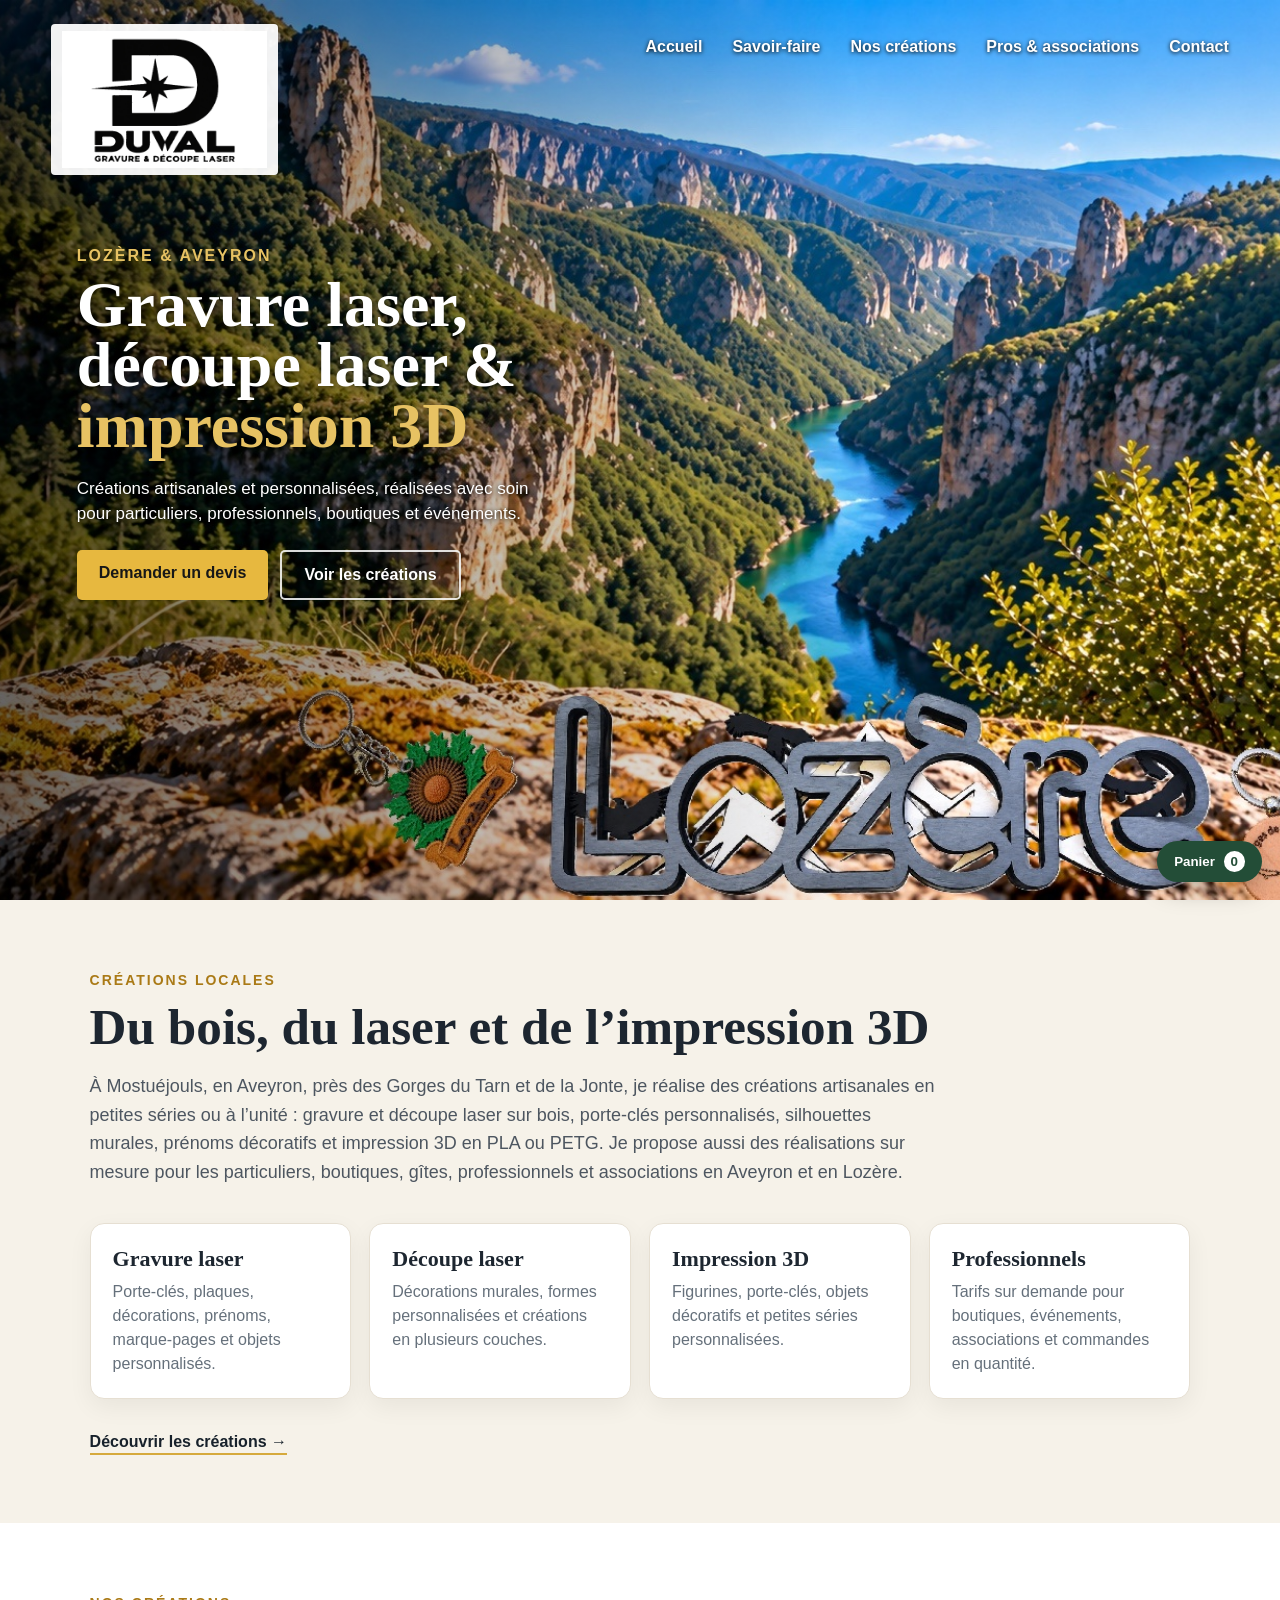
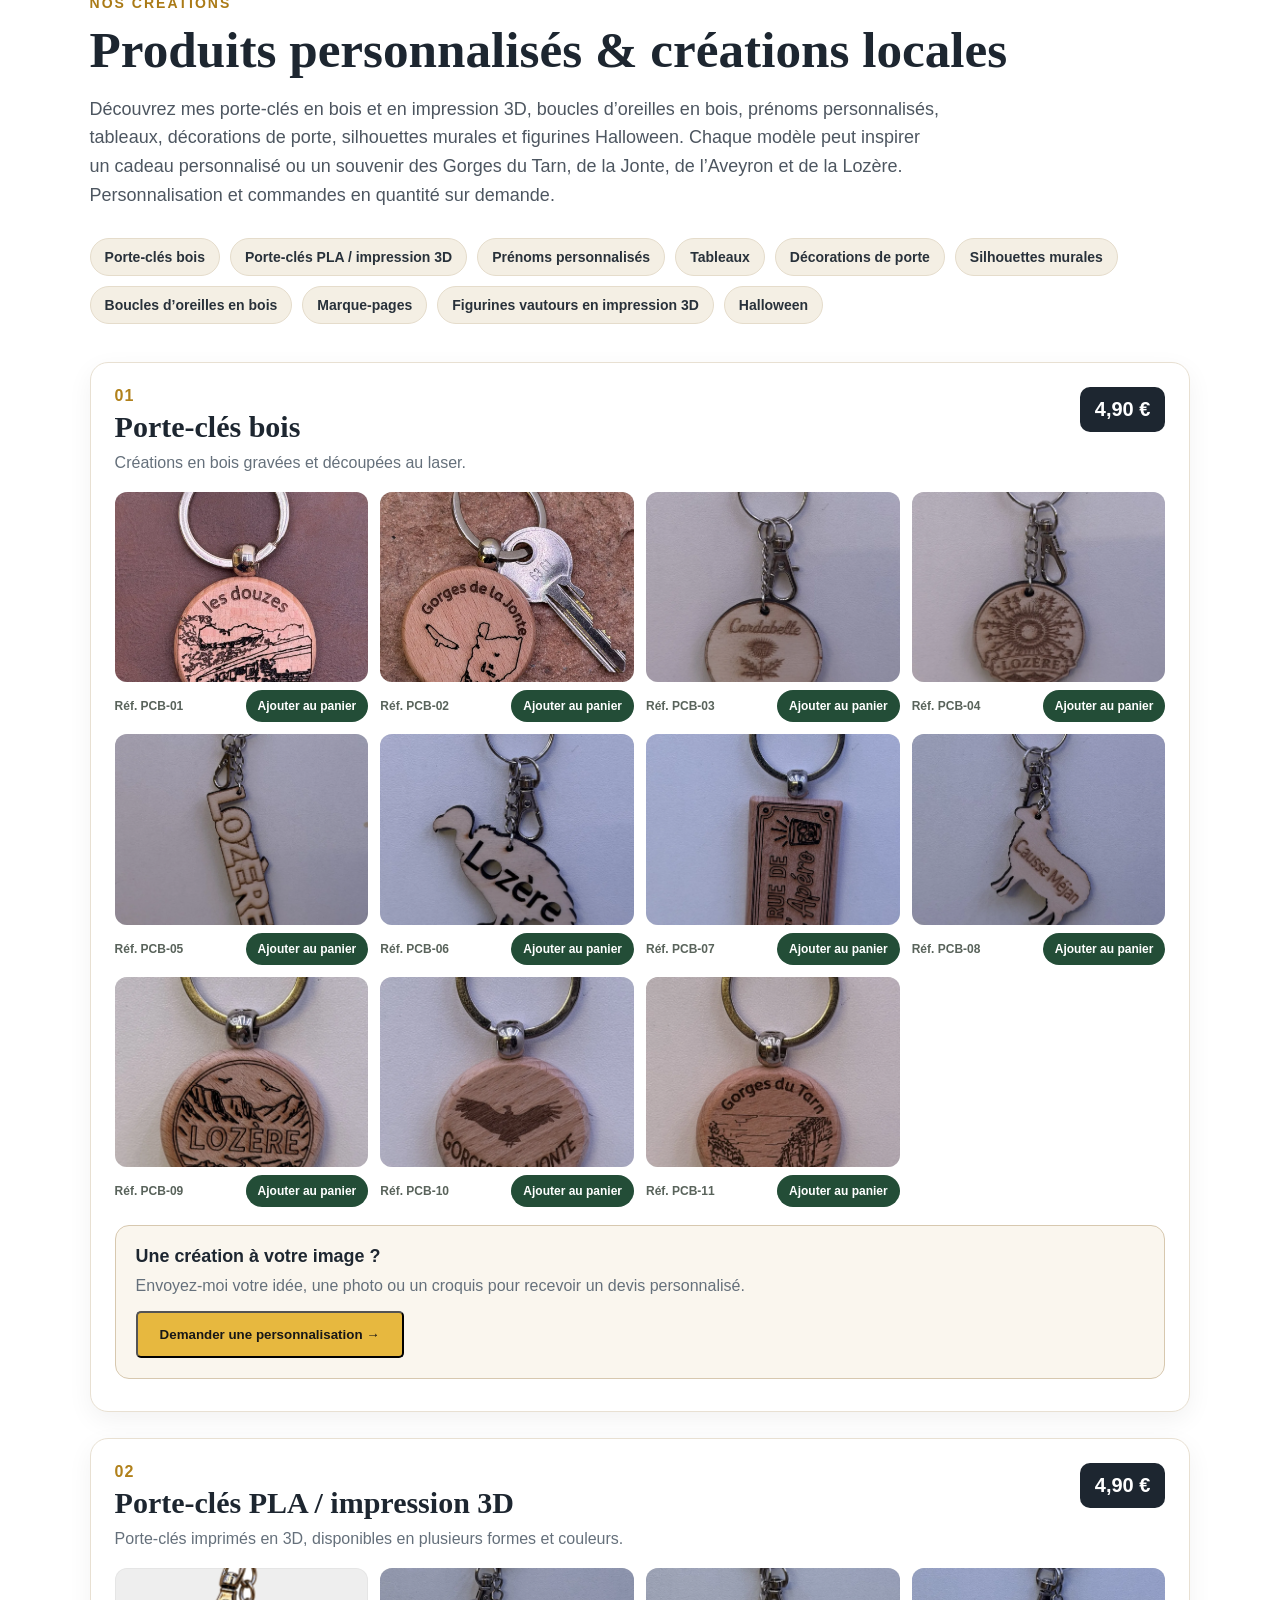
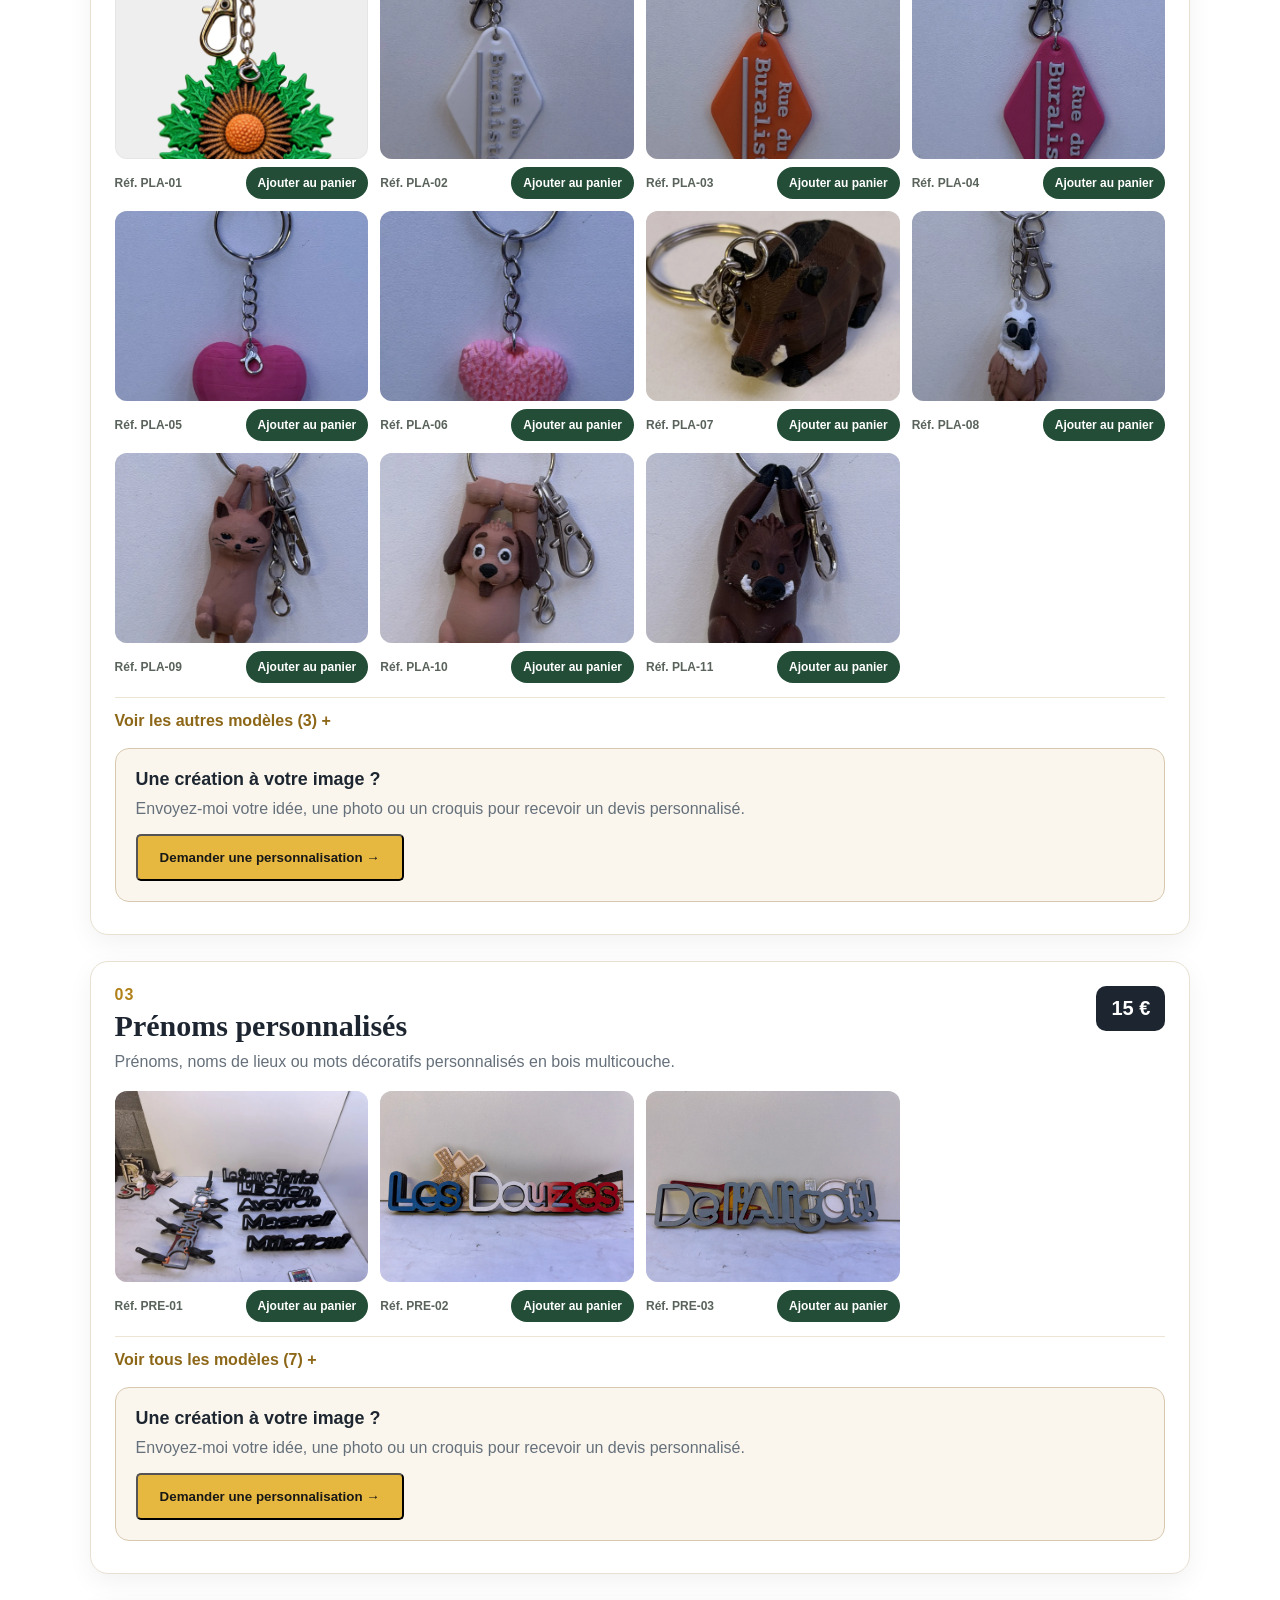
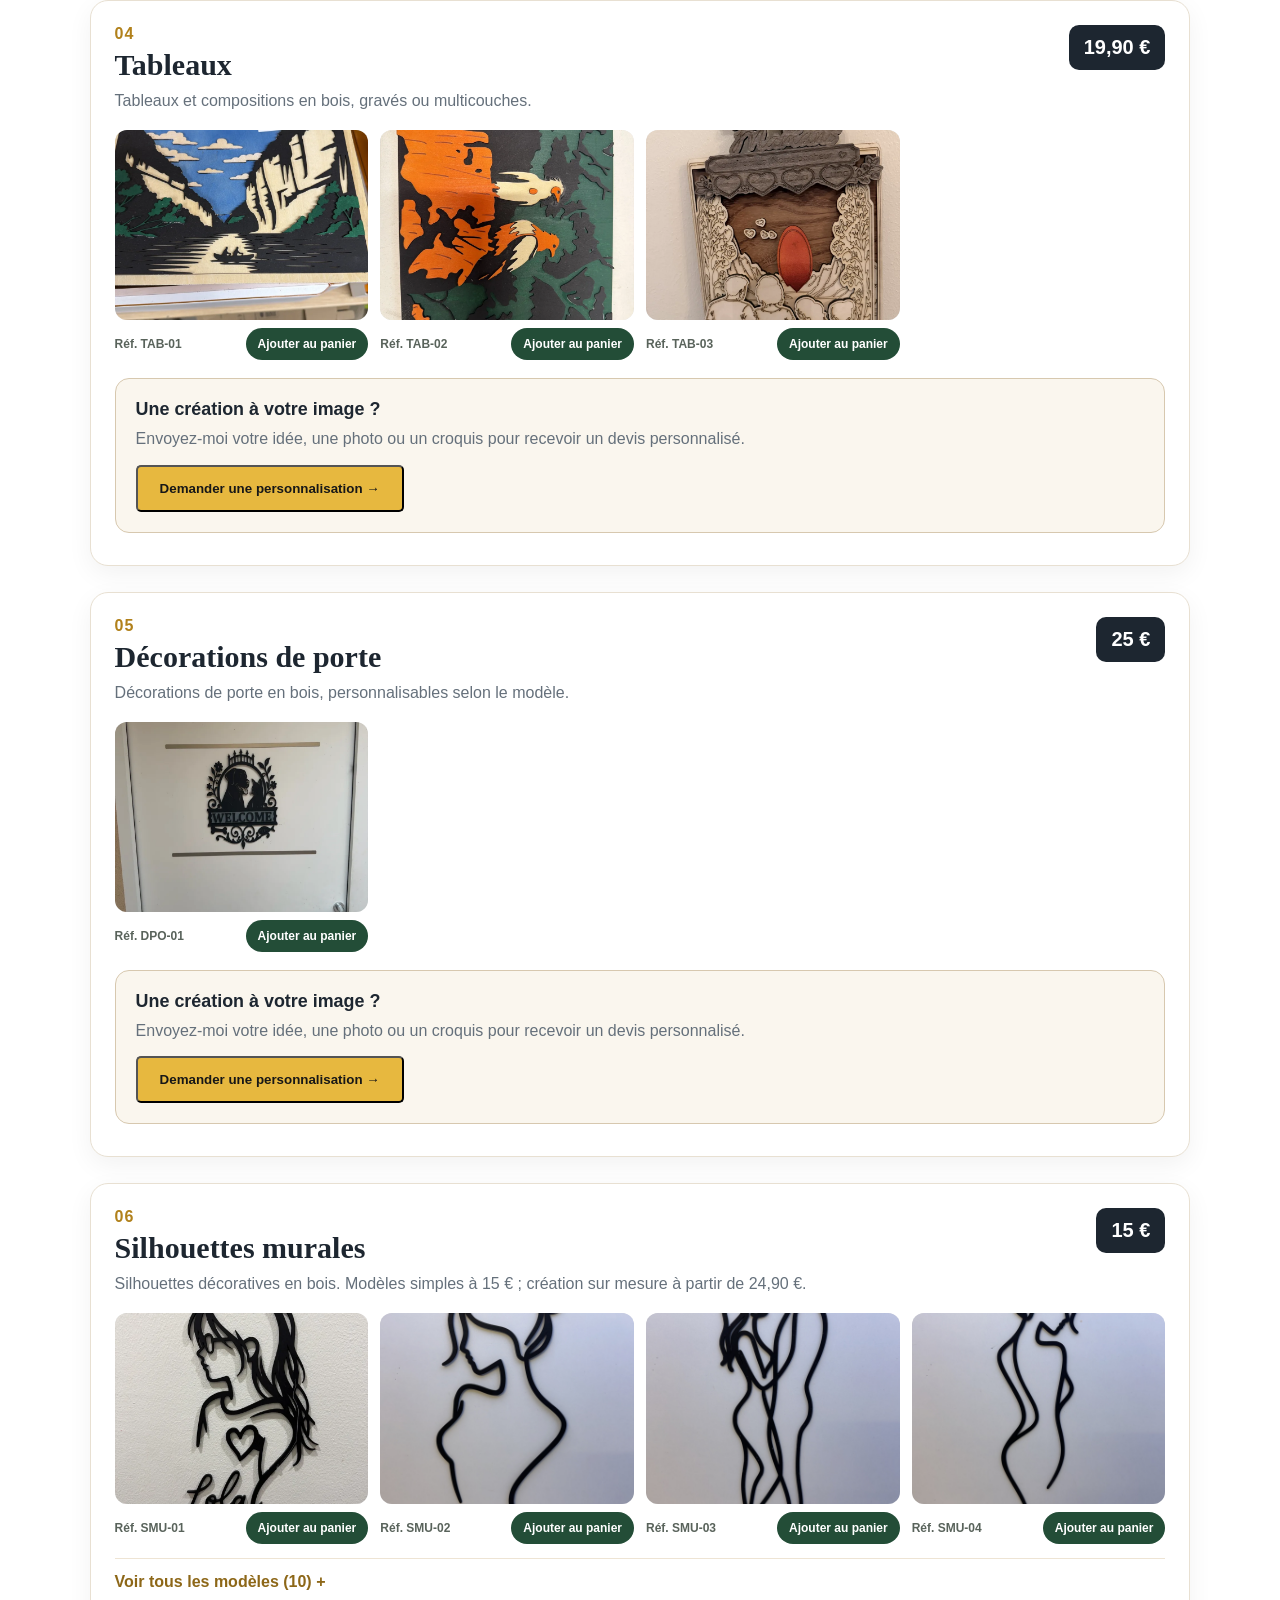
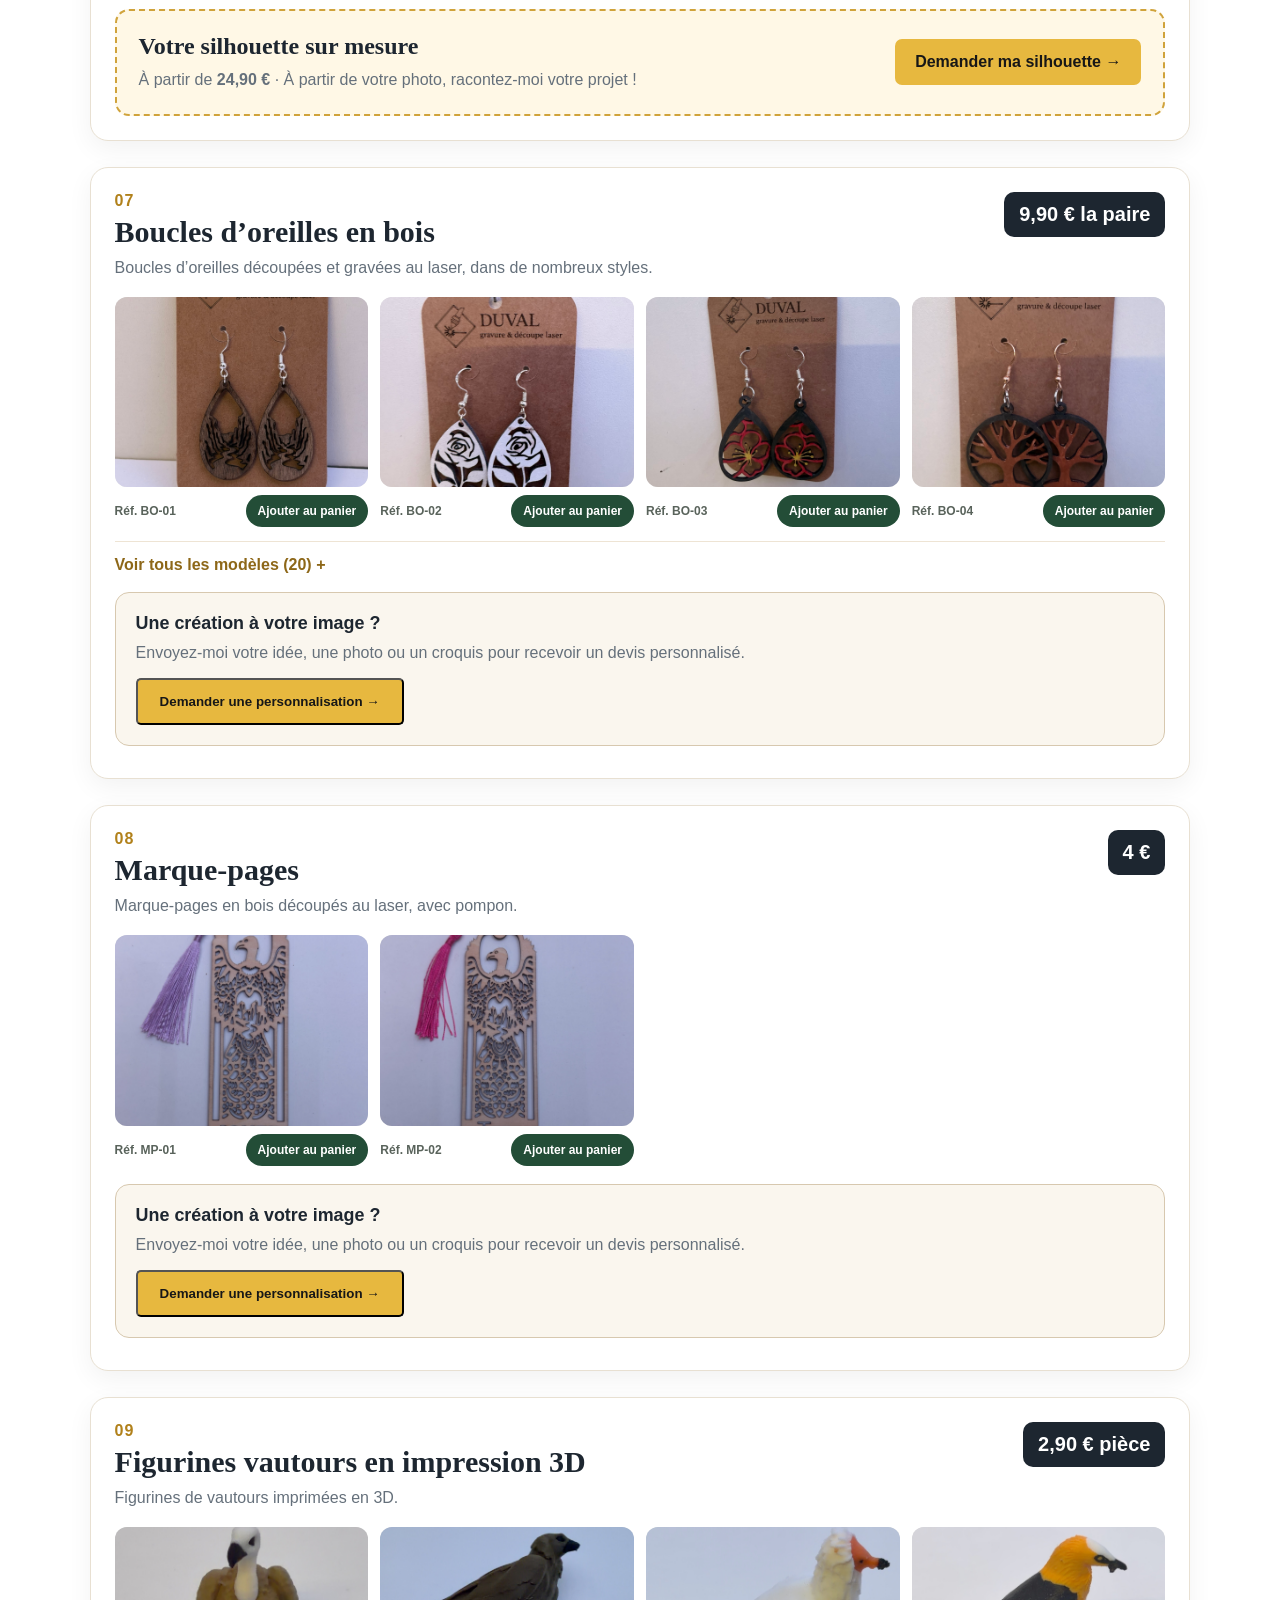
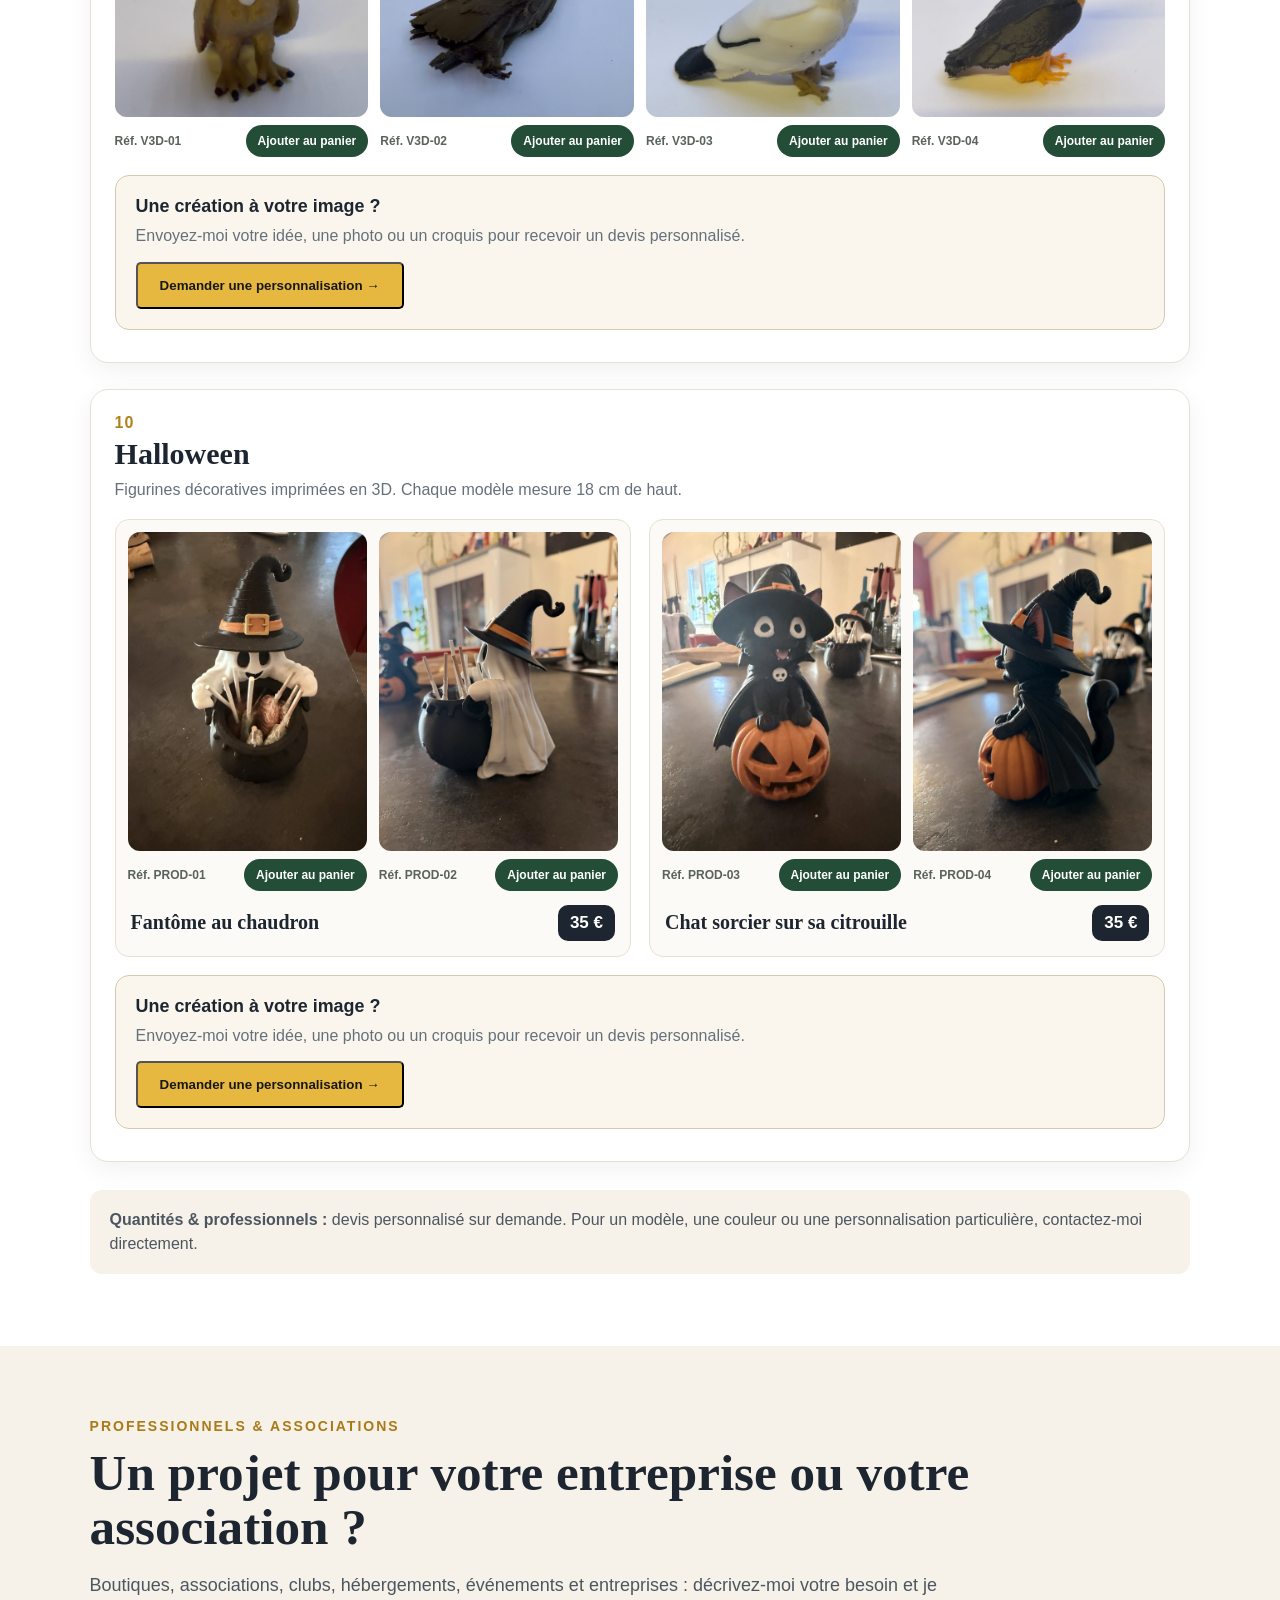
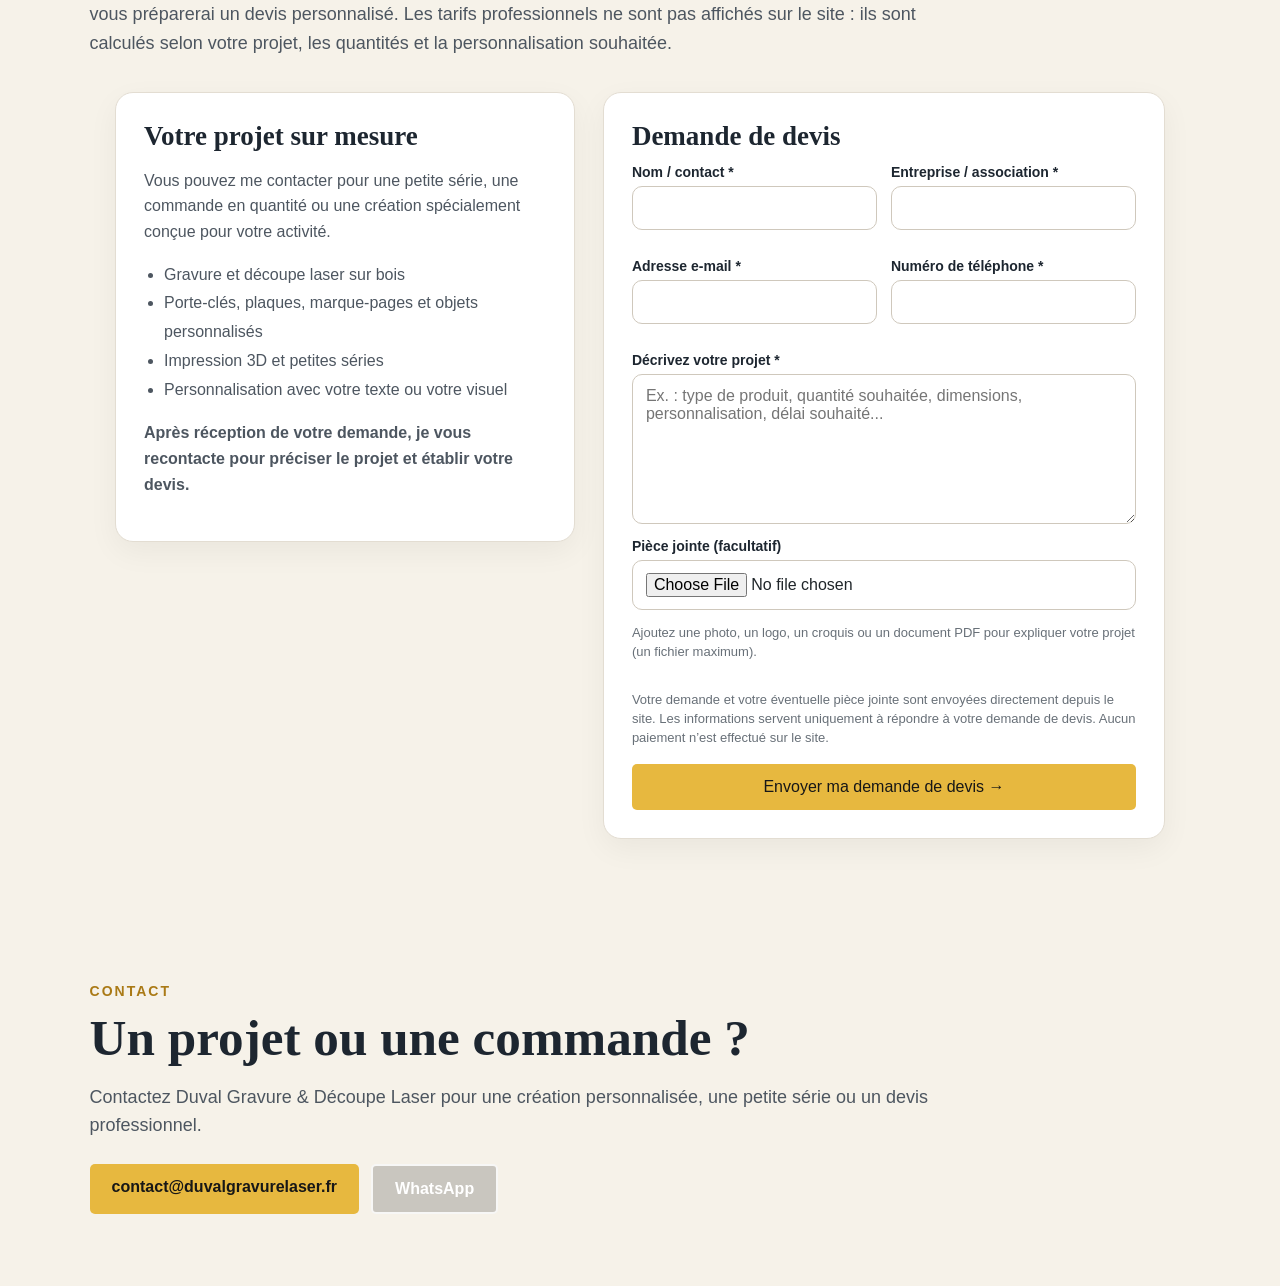
==== commit 72771d85: "Add files via upload" ====
--- a/index.html
+++ b/index.html
@@ -413,6 +413,19 @@
 .pro-submit{border:0;cursor:pointer;width:100%;font:inherit}
 @media(max-width:760px){.pro-wrap{grid-template-columns:1fr}.pro-grid{grid-template-columns:1fr}.pro-field.full{grid-column:auto}}
 
+
+/* Accueil : le logo et le texte se suivent sans se chevaucher. */
+.hero{display:flex;flex-direction:column}
+.hero .top{position:relative;left:auto;right:auto;top:auto;margin:24px 4% 0;flex-shrink:0}
+.hero .content{position:relative;left:auto;top:auto;transform:none;width:min(560px,88vw);margin:clamp(52px,8vh,100px) 6% 80px}
+@media(max-width:900px){
+  .hero .top{margin:14px 3% 0}
+  .hero .content{width:min(580px,90vw);margin:52px 5% 70px}
+}
+@media(max-width:520px){
+  .hero .top{margin-top:10px}
+  .hero .content{width:92vw;margin:48px 4% 60px}
+}
 </style>
 </head>
 <body>
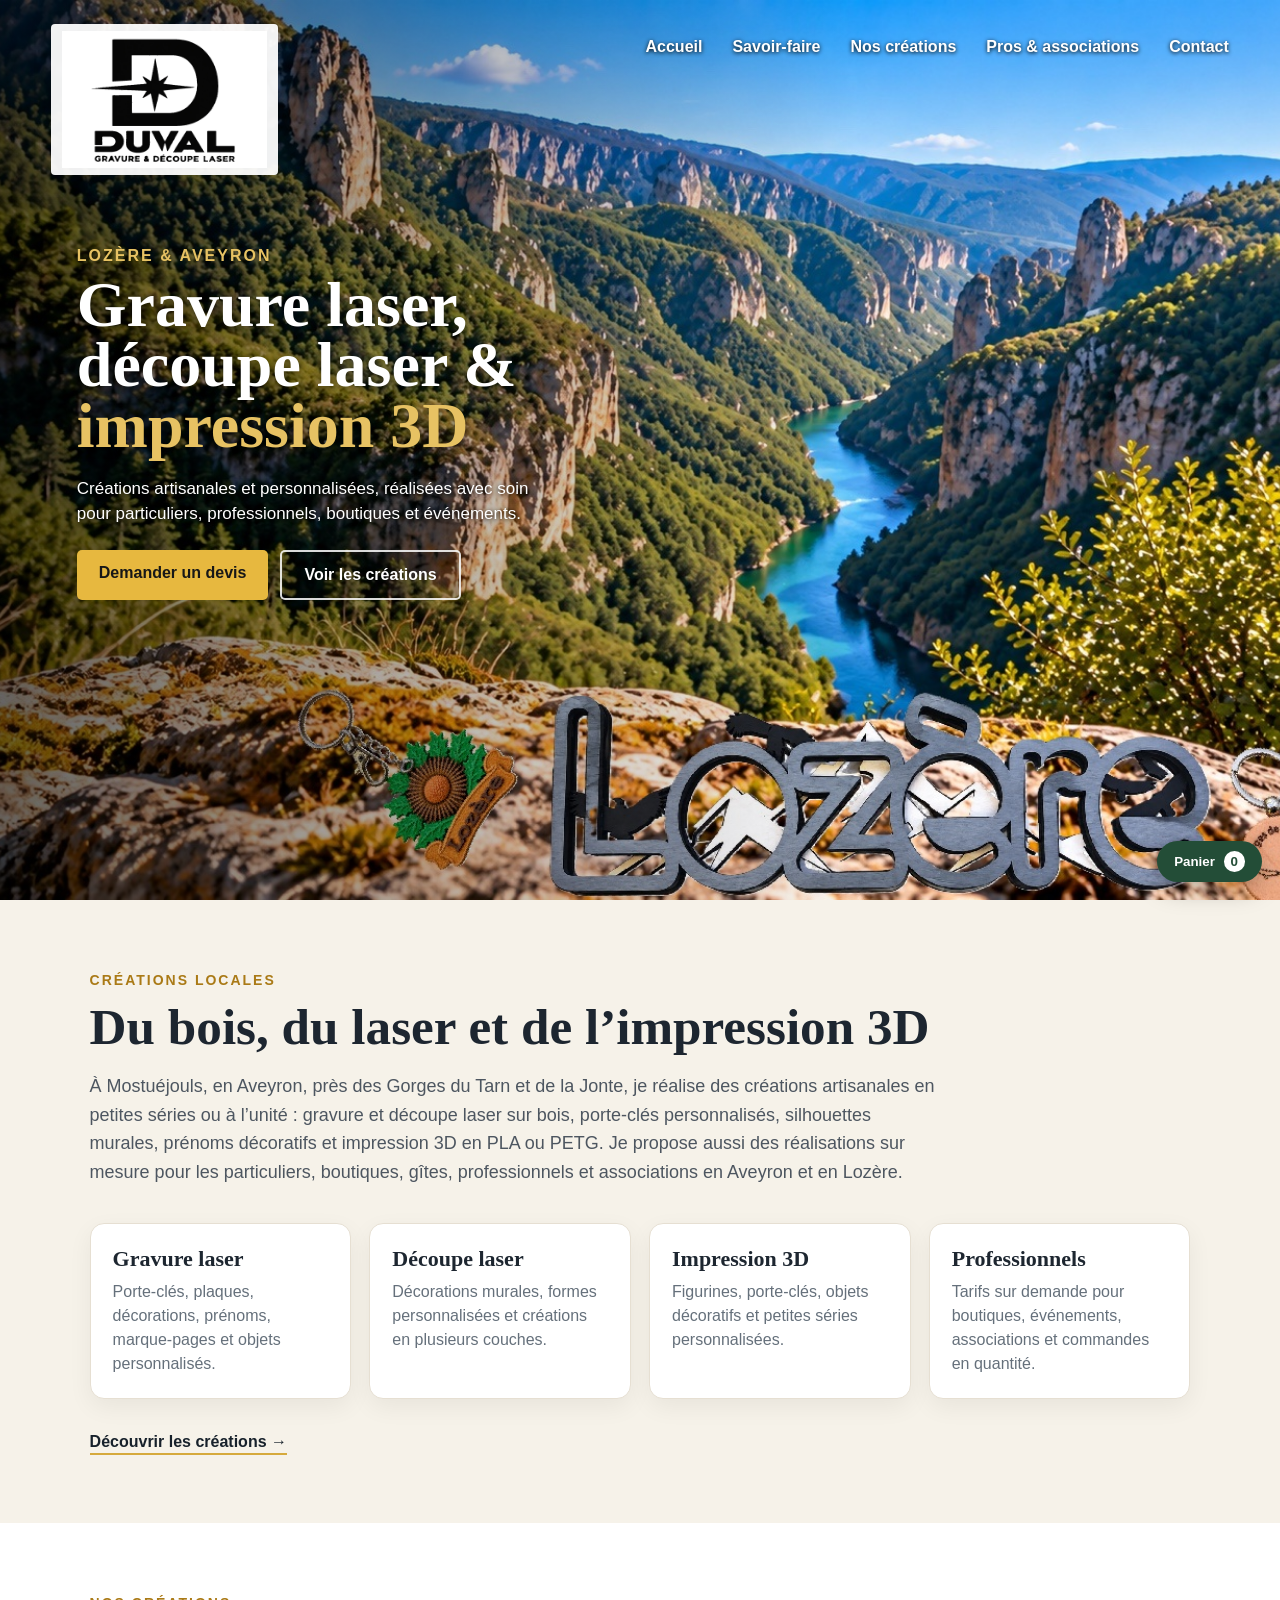
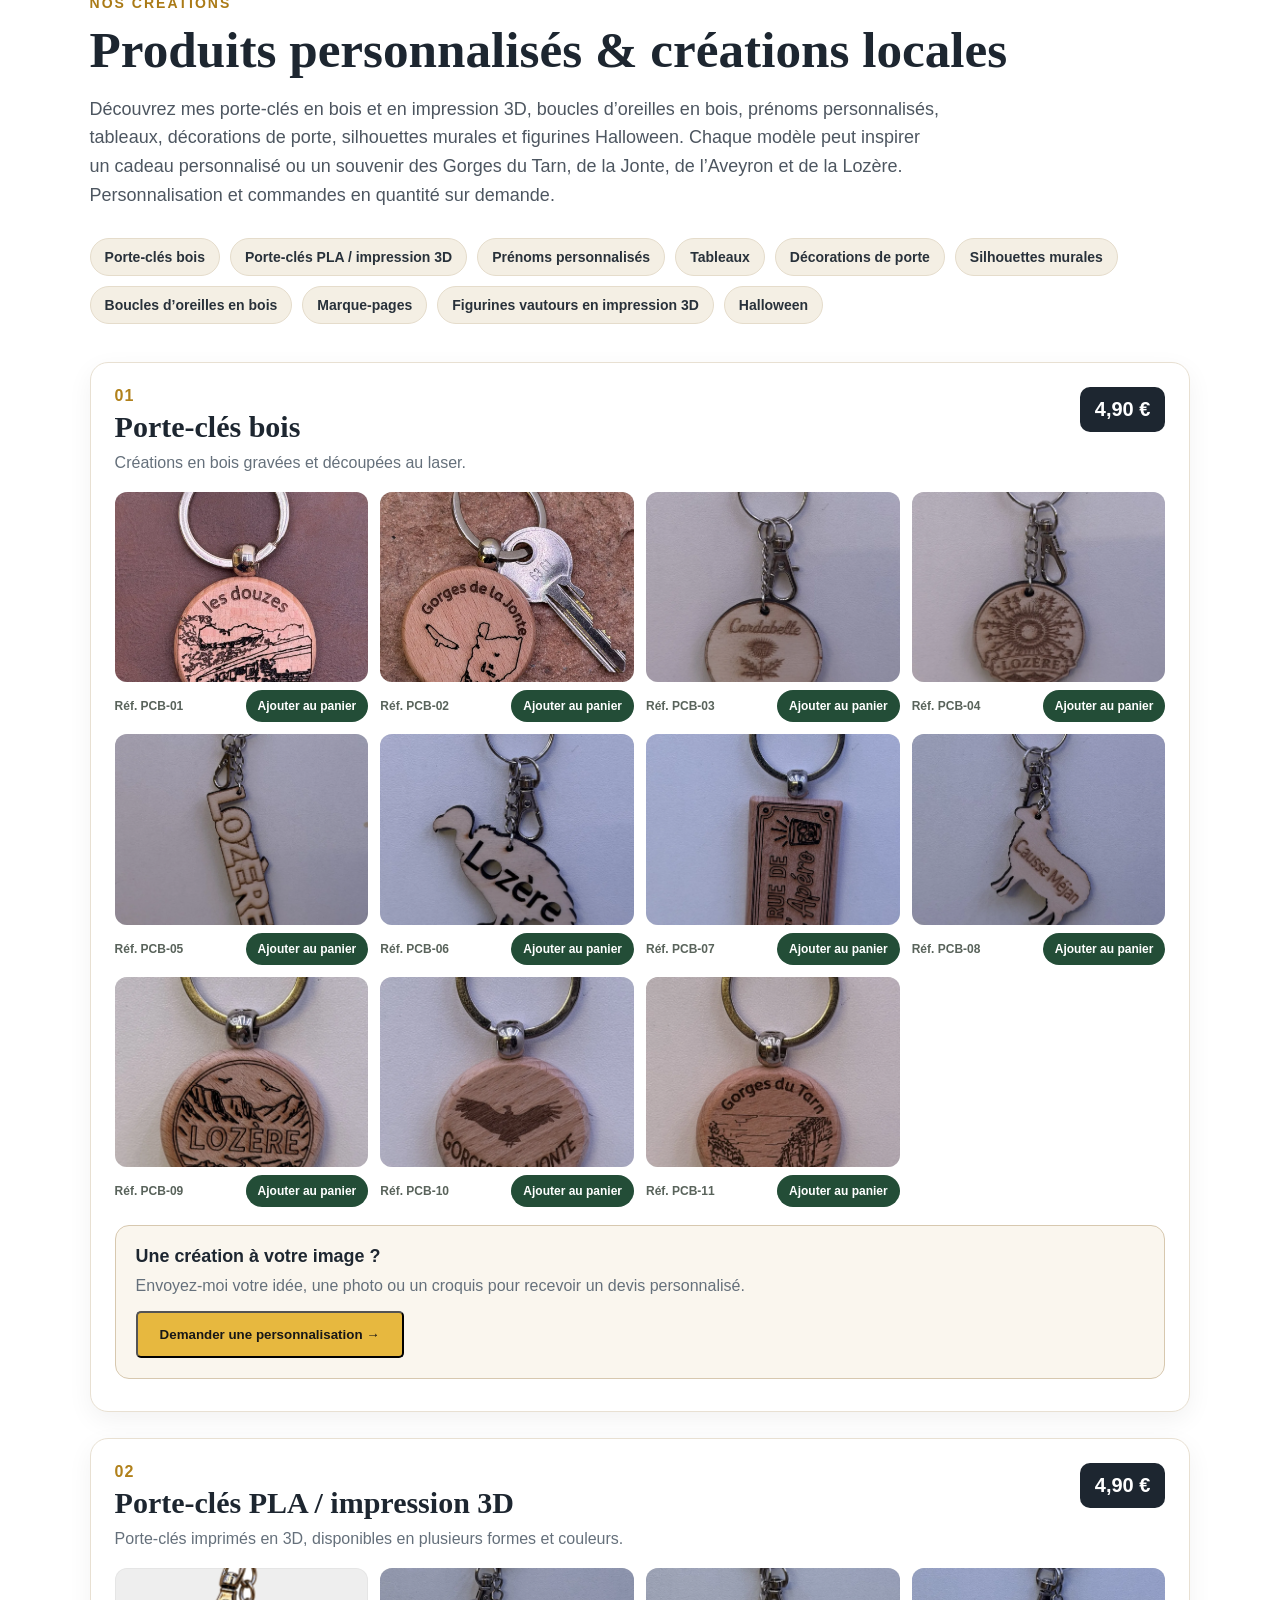
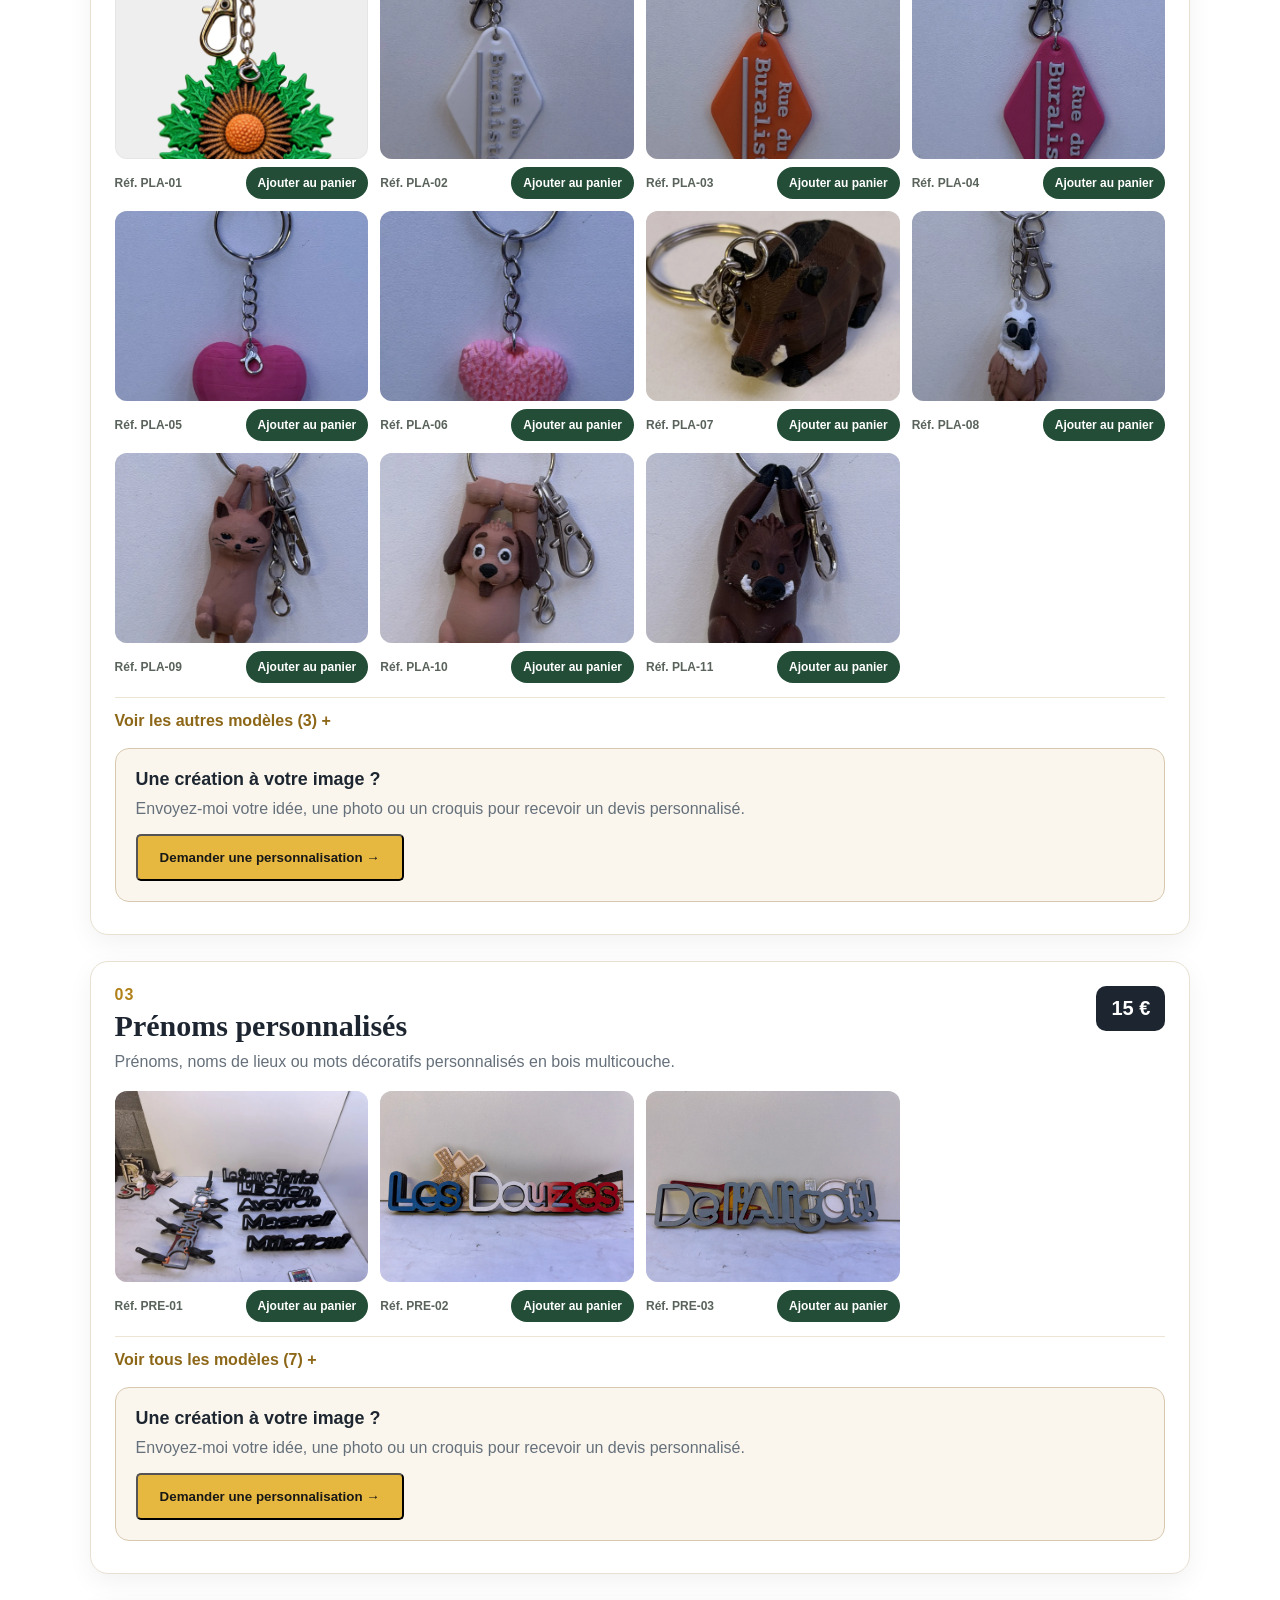
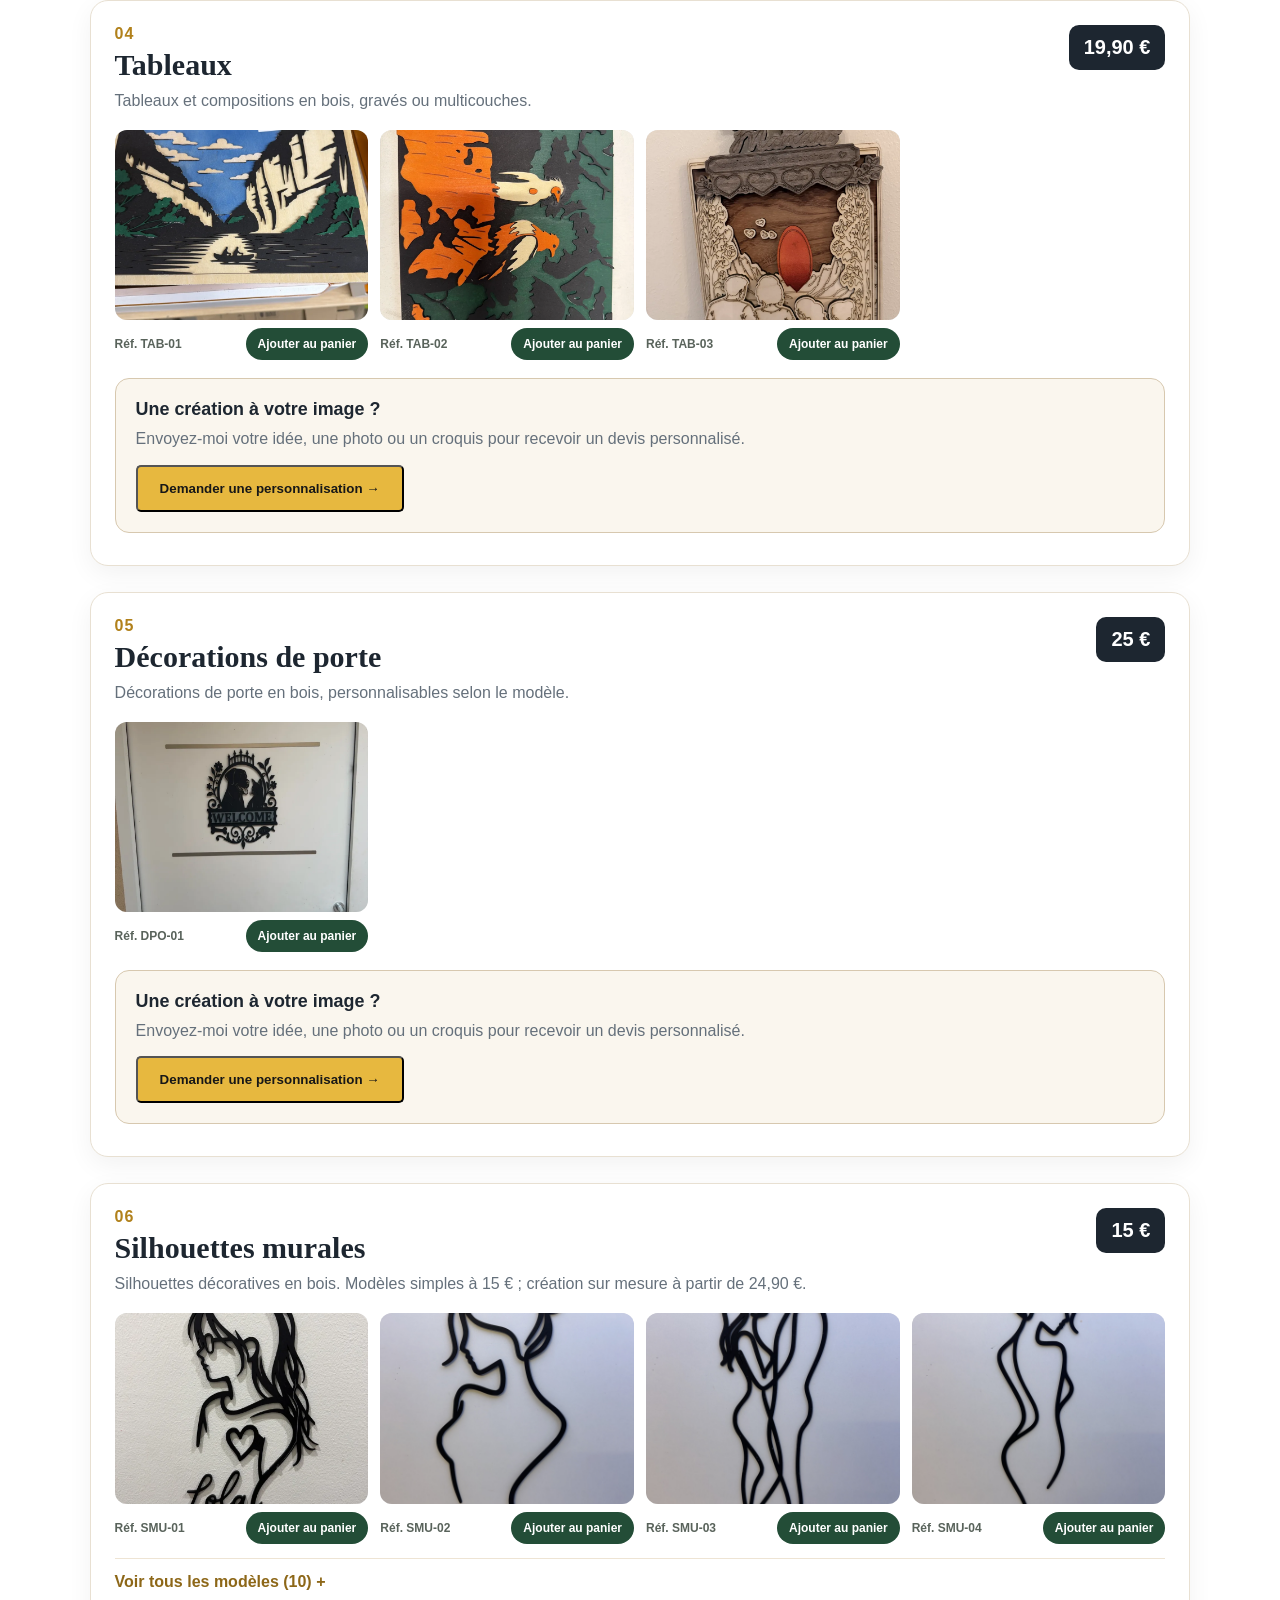
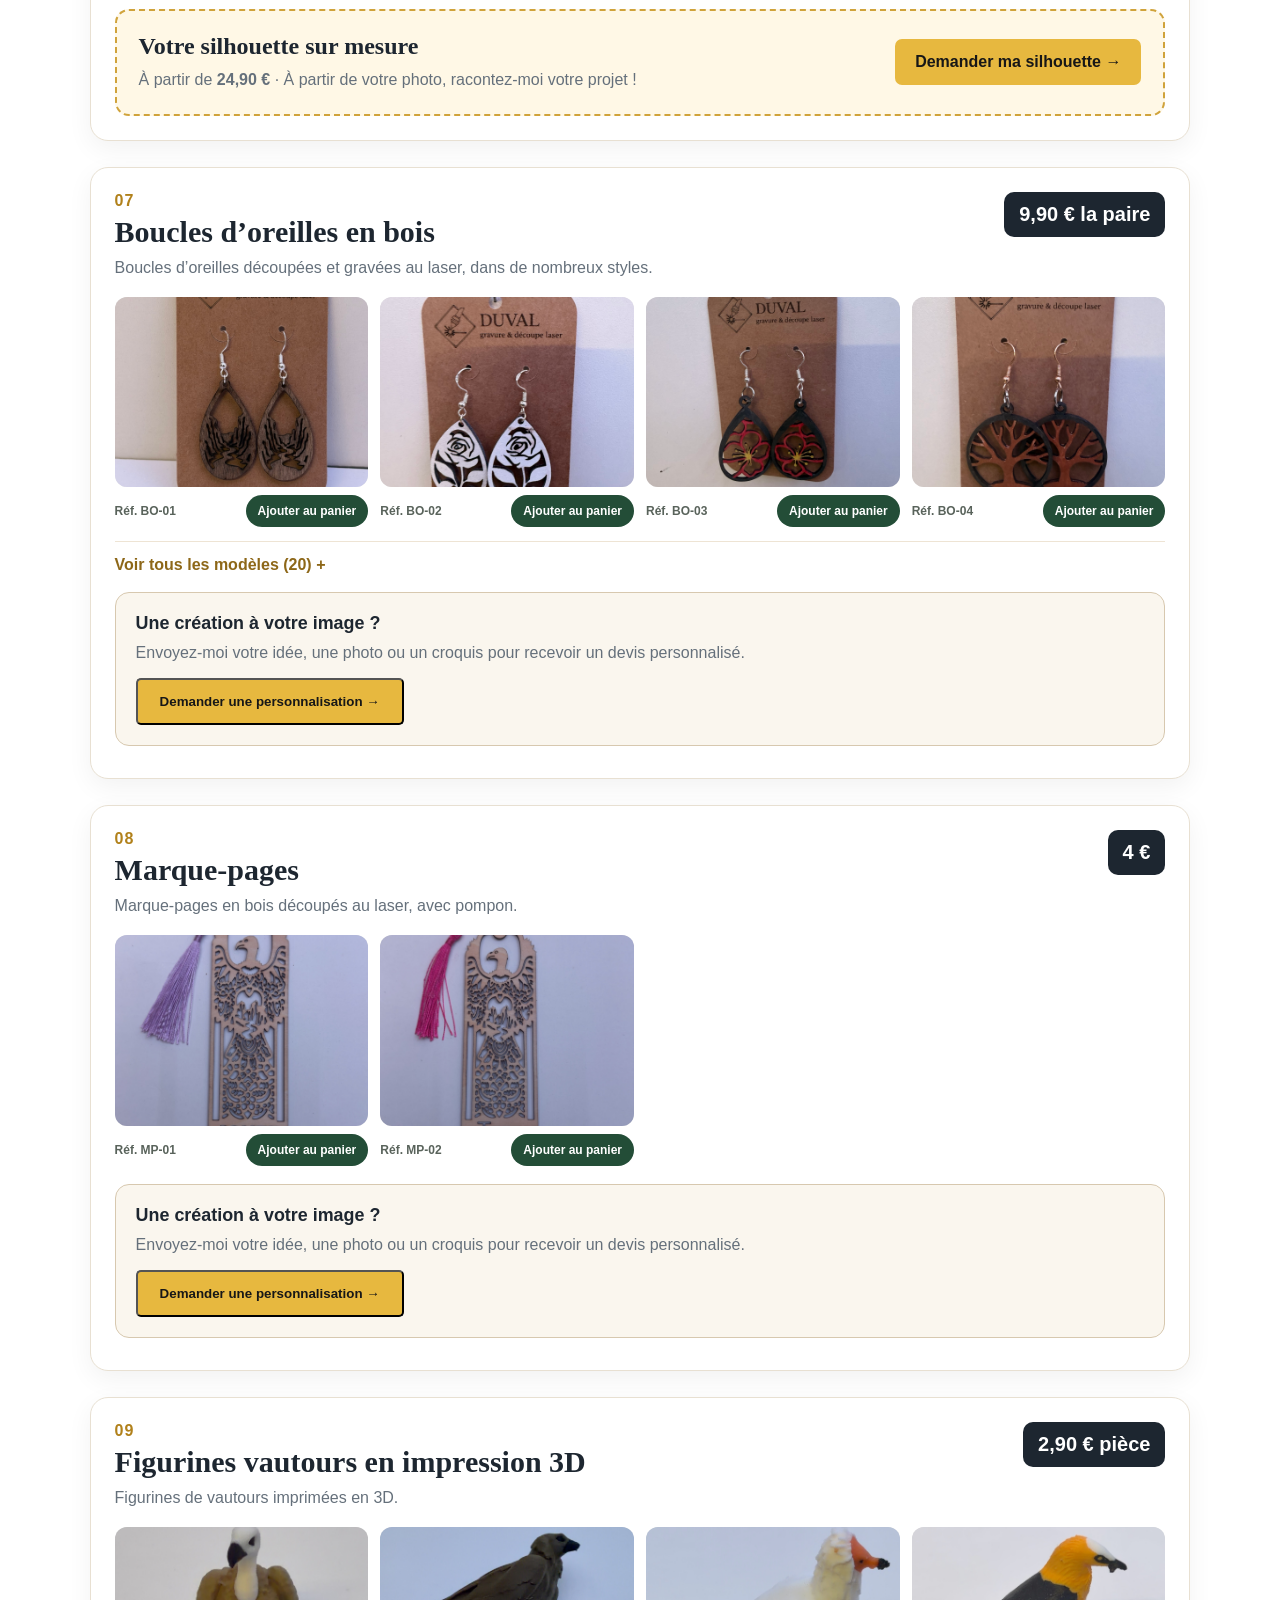
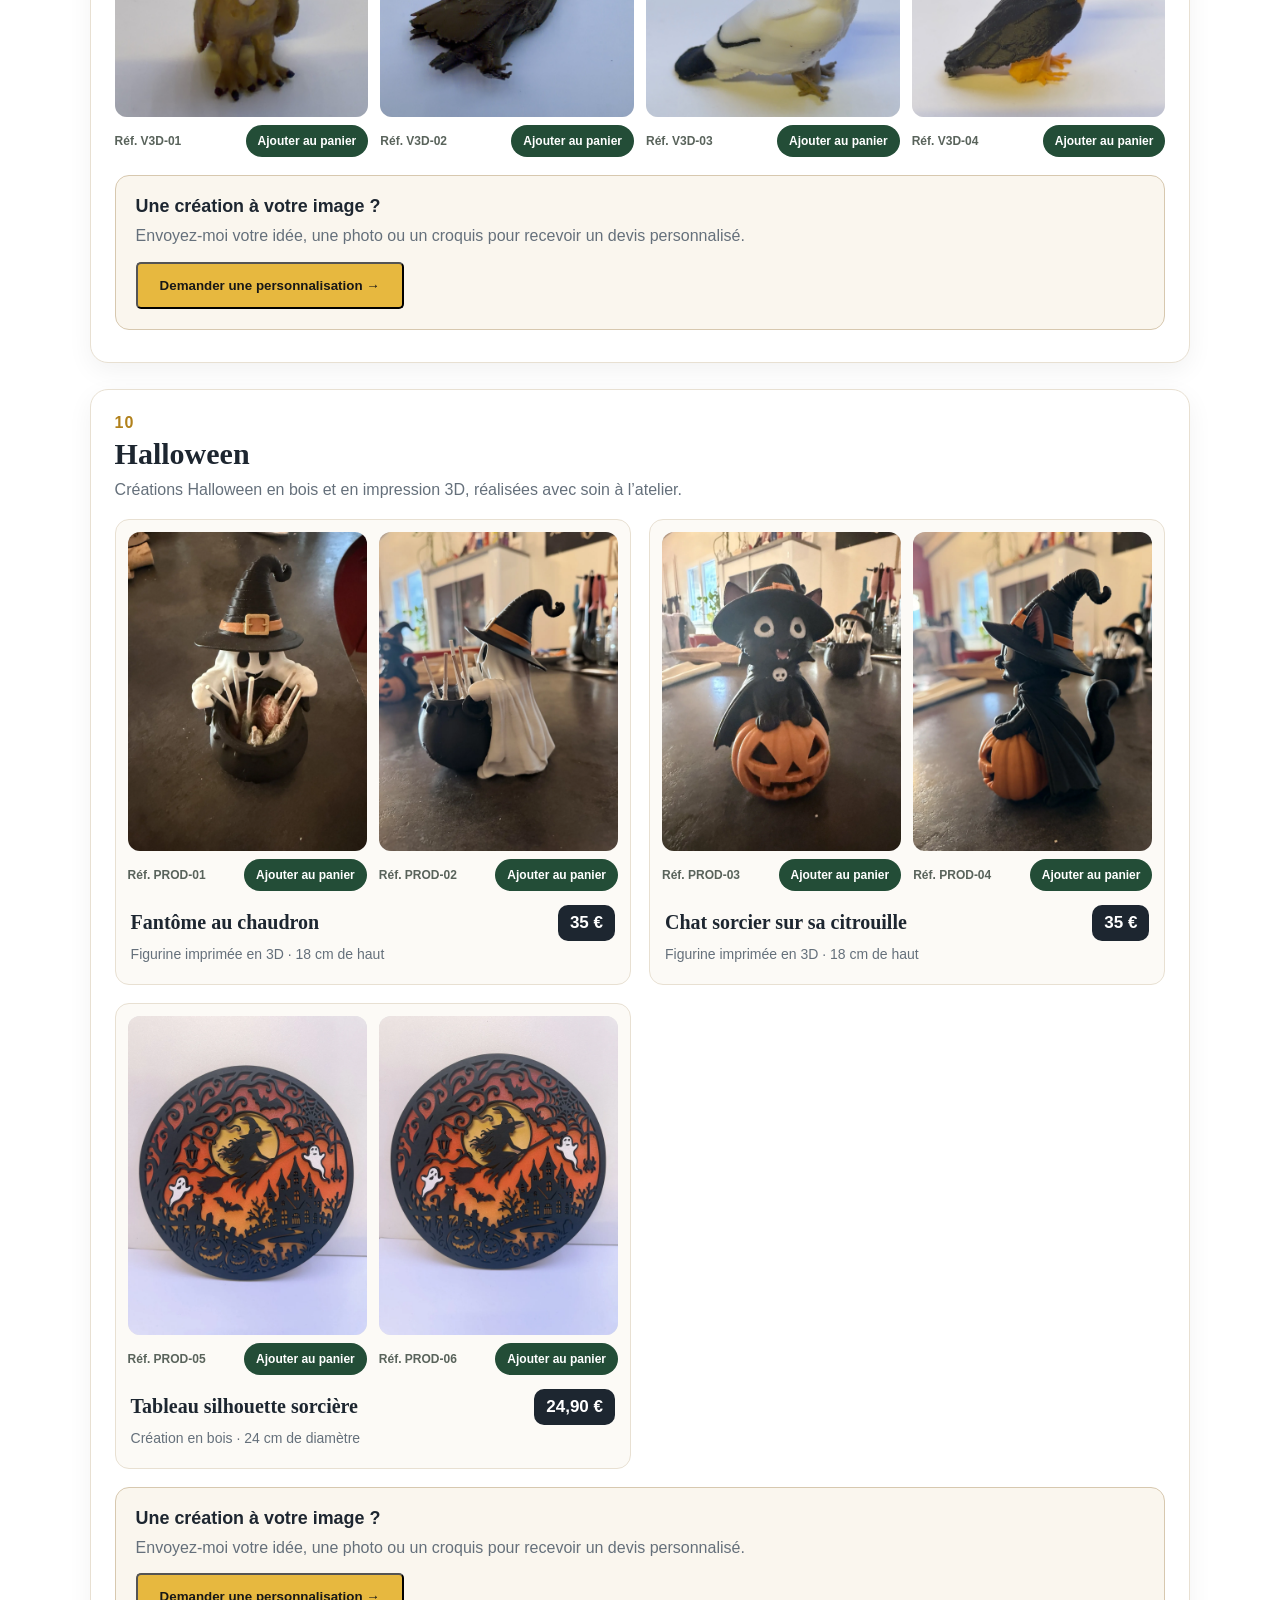
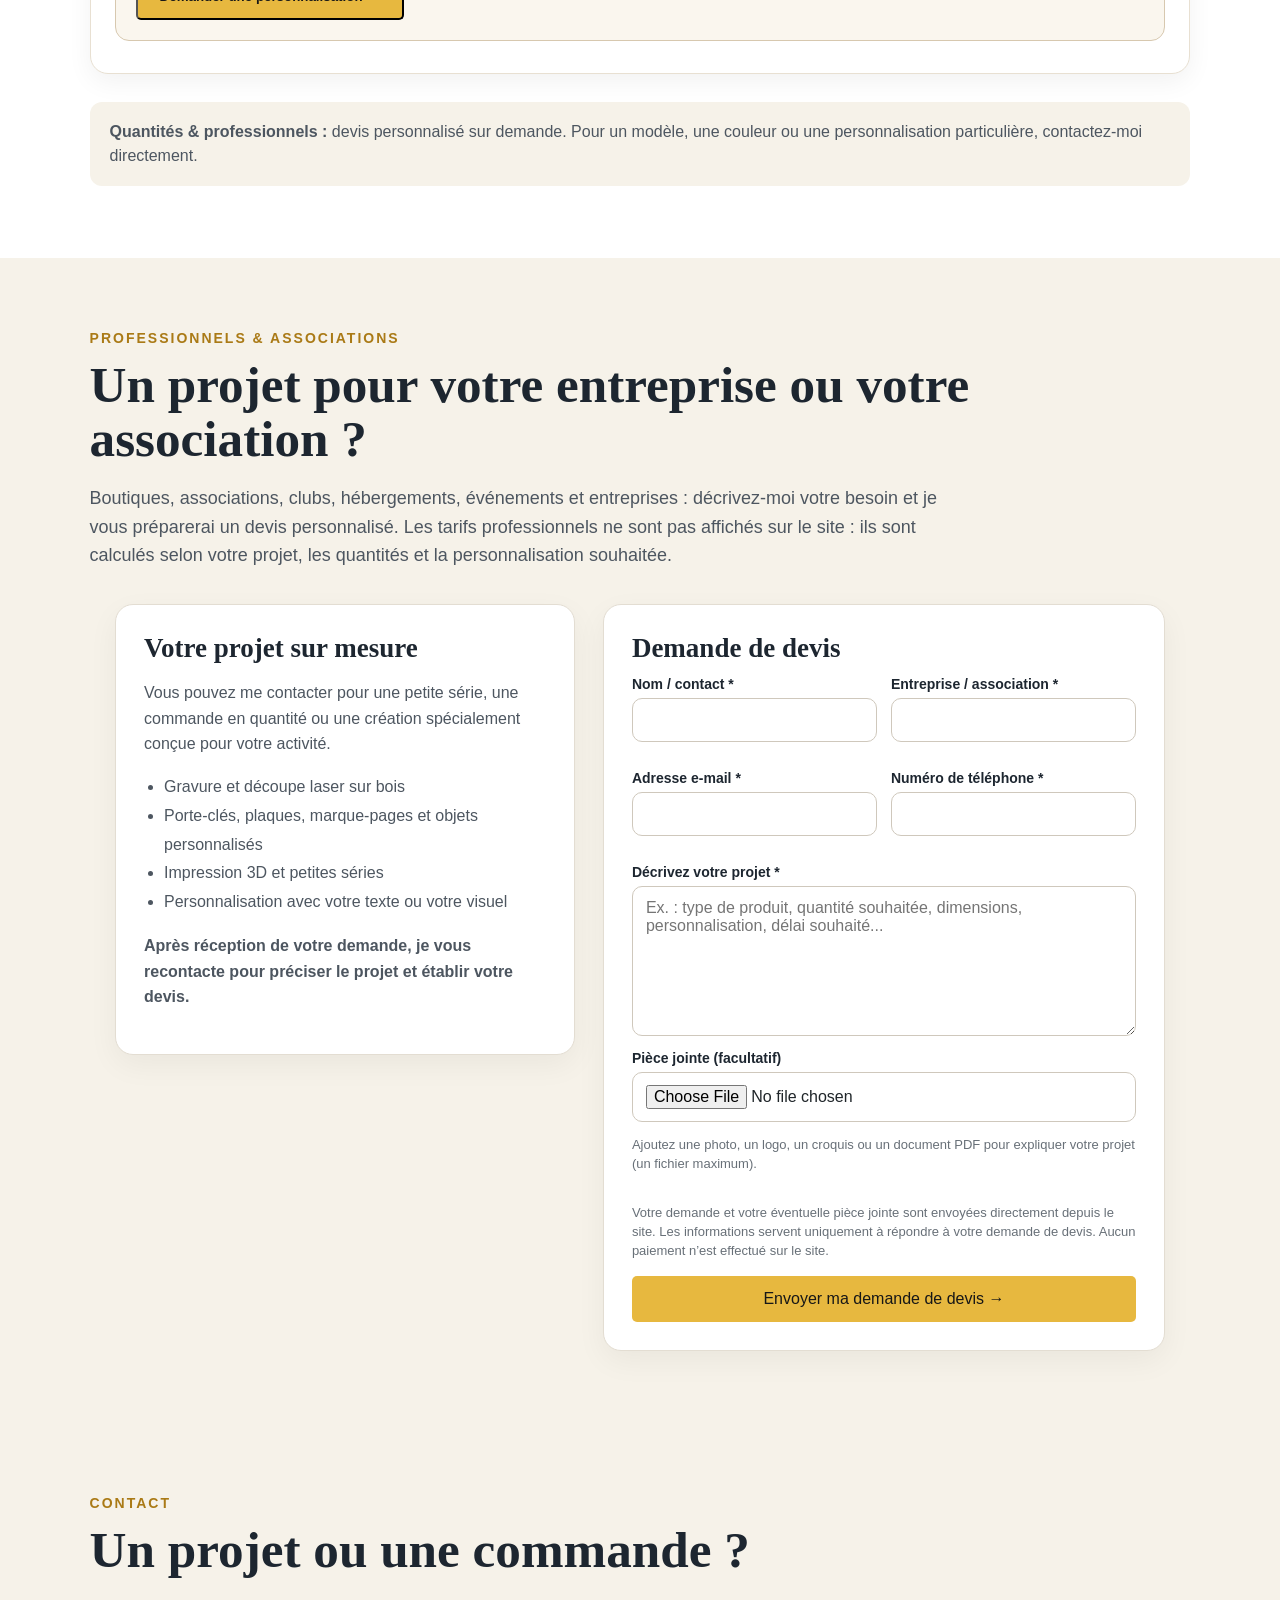
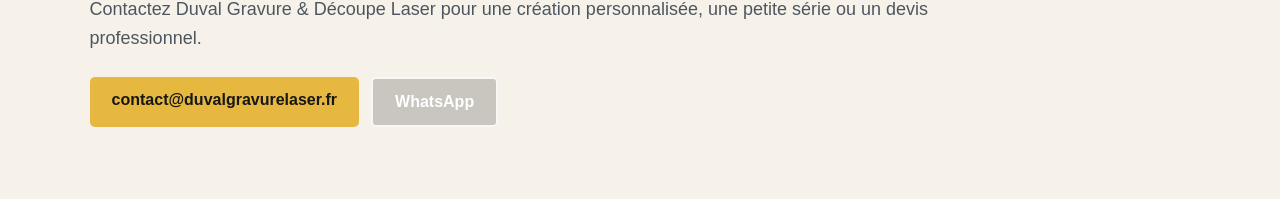
==== commit e0027115: "Add files via upload" ====
--- a/index.html
+++ b/index.html
@@ -106,6 +106,7 @@
 .halloween-model-info{display:flex;align-items:center;justify-content:space-between;gap:10px;padding:14px 3px 3px}
 .halloween-model-info h4{font-family:Georgia,serif;font-size:20px;line-height:1.25;color:#1d2630;margin:0}
 .halloween-model-info .price{font-size:17px;padding:8px 12px}
+.halloween-model .halloween-model-detail{font-size:14px;color:#65707b;padding:0 3px 3px;margin:0 0 5px}
 @media(max-width:700px){.halloween-models{grid-template-columns:1fr}.halloween-model-info h4{font-size:18px}}
 .more{margin-top:14px;border-top:1px solid #eee4d4;padding-top:14px}
 .more summary{cursor:pointer;display:inline-block;font-weight:800;color:#8d6718;list-style:none}
@@ -548,21 +549,28 @@
     <div class="custom-request"><strong>Une création à votre image ?</strong><p>Envoyez-moi votre idée, une photo ou un croquis pour recevoir un devis personnalisé.</p><button type="button" class="btn primary open-custom-request" data-category="Figurines vautours en impression 3D">Demander une personnalisation →</button></div></article>
 
     <article class="product-category" id="halloween">
-      <div class="cat-head"><div><span class="cat-number">10</span><h3>Halloween</h3><p>Figurines décoratives imprimées en 3D. Chaque modèle mesure 18 cm de haut.</p></div></div>
+      <div class="cat-head"><div><span class="cat-number">10</span><h3>Halloween</h3><p>Créations Halloween en bois et en impression 3D, réalisées avec soin à l’atelier.</p></div></div>
       <div class="halloween-models">
         <div class="halloween-model">
           <div class="gallery halloween-gallery">
             <button class="photo" type="button" data-full="halloween-fantome-chaudron-face.webp" aria-label="Agrandir : fantôme au chaudron, vue de face"><img src="halloween-fantome-chaudron-face.webp" alt="Fantôme au chaudron, vue de face" loading="lazy"></button>
             <button class="photo" type="button" data-full="halloween-fantome-chaudron-profil.webp" aria-label="Agrandir : fantôme au chaudron, vue de profil"><img src="halloween-fantome-chaudron-profil.webp" alt="Fantôme au chaudron, vue de profil" loading="lazy"></button>
           </div>
-          <div class="halloween-model-info"><h4>Fantôme au chaudron</h4><span class="price">35 €</span></div>
+          <div class="halloween-model-info"><h4>Fantôme au chaudron</h4><span class="price">35 €</span></div><p class="halloween-model-detail">Figurine imprimée en 3D · 18 cm de haut</p>
         </div>
         <div class="halloween-model">
           <div class="gallery halloween-gallery">
             <button class="photo" type="button" data-full="halloween-chat-citrouille-face.webp" aria-label="Agrandir : chat sorcier sur sa citrouille, vue de face"><img src="halloween-chat-citrouille-face.webp" alt="Chat sorcier sur sa citrouille, vue de face" loading="lazy"></button>
             <button class="photo" type="button" data-full="halloween-chat-citrouille-profil.webp" aria-label="Agrandir : chat sorcier sur sa citrouille, vue de profil"><img src="halloween-chat-citrouille-profil.webp" alt="Chat sorcier sur sa citrouille, vue de profil" loading="lazy"></button>
           </div>
-          <div class="halloween-model-info"><h4>Chat sorcier sur sa citrouille</h4><span class="price">35 €</span></div>
+          <div class="halloween-model-info"><h4>Chat sorcier sur sa citrouille</h4><span class="price">35 €</span></div><p class="halloween-model-detail">Figurine imprimée en 3D · 18 cm de haut</p>
+        </div>
+        <div class="halloween-model">
+          <div class="gallery halloween-gallery">
+            <button class="photo" type="button" data-full="halloween-tableau-silhouette-sorciere-1.webp" aria-label="Agrandir : tableau silhouette sorcière, première photo"><img src="halloween-tableau-silhouette-sorciere-1.webp" alt="Tableau silhouette sorcière en bois, première photo" loading="lazy"></button>
+            <button class="photo" type="button" data-full="halloween-tableau-silhouette-sorciere-2.webp" aria-label="Agrandir : tableau silhouette sorcière, deuxième photo"><img src="halloween-tableau-silhouette-sorciere-2.webp" alt="Tableau silhouette sorcière en bois, deuxième photo" loading="lazy"></button>
+          </div>
+          <div class="halloween-model-info"><h4>Tableau silhouette sorcière</h4><span class="price">24,90 €</span></div><p class="halloween-model-detail">Création en bois · 24 cm de diamètre</p>
         </div>
       </div>
       <div class="custom-request"><strong>Une création à votre image ?</strong><p>Envoyez-moi votre idée, une photo ou un croquis pour recevoir un devis personnalisé.</p><button type="button" class="btn primary open-custom-request" data-category="Halloween">Demander une personnalisation →</button></div>
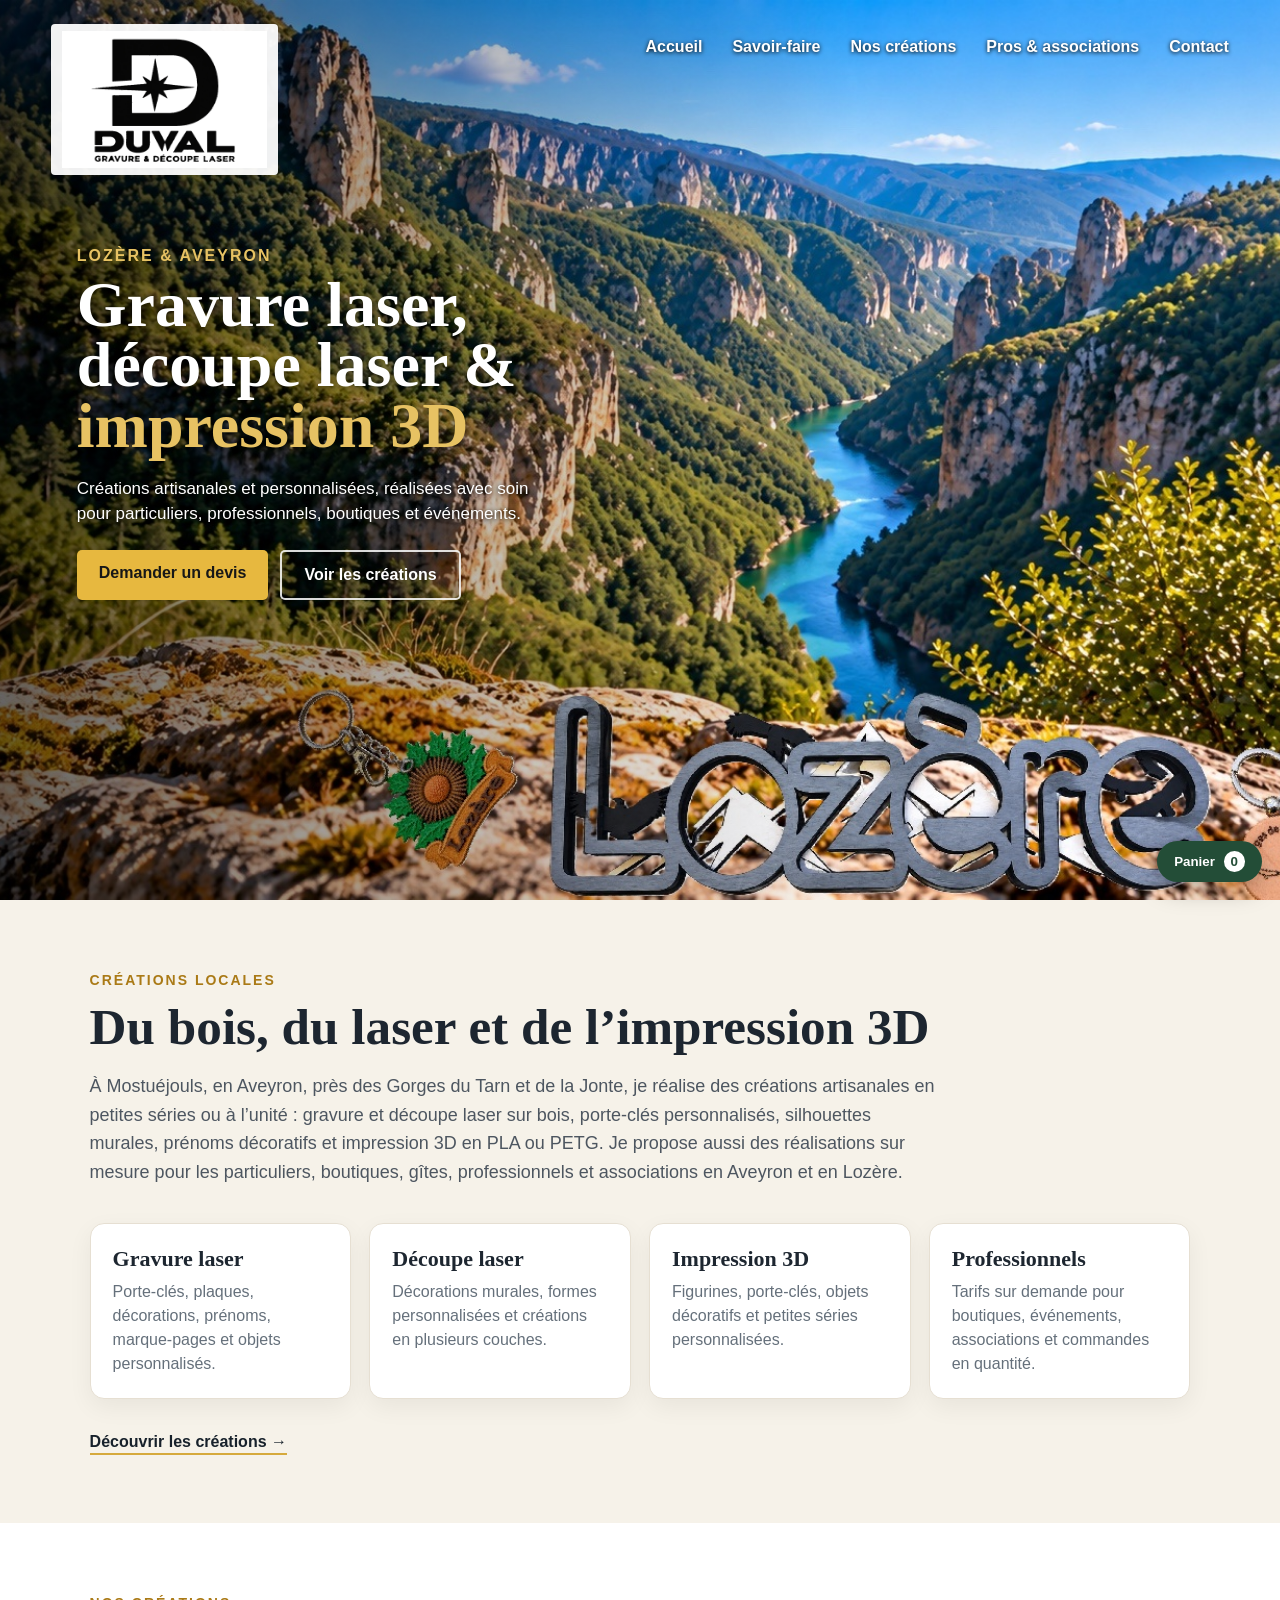
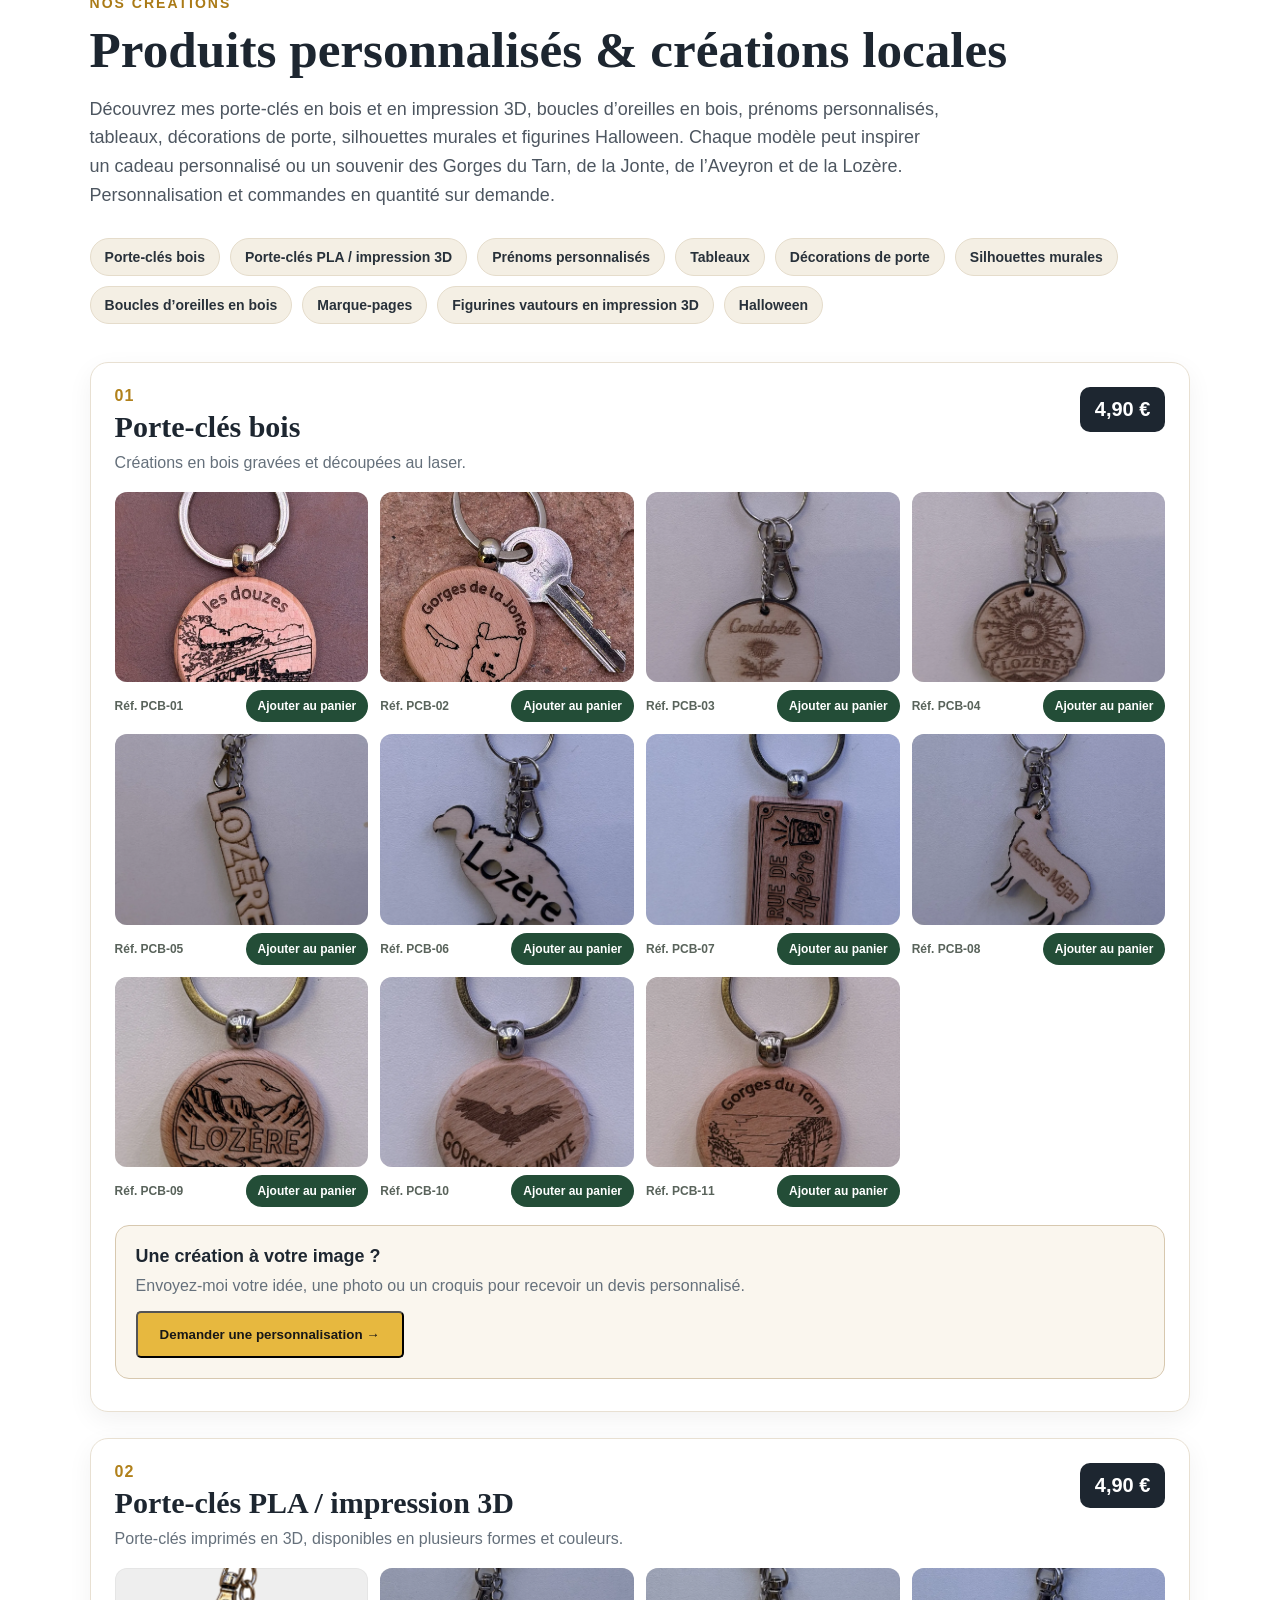
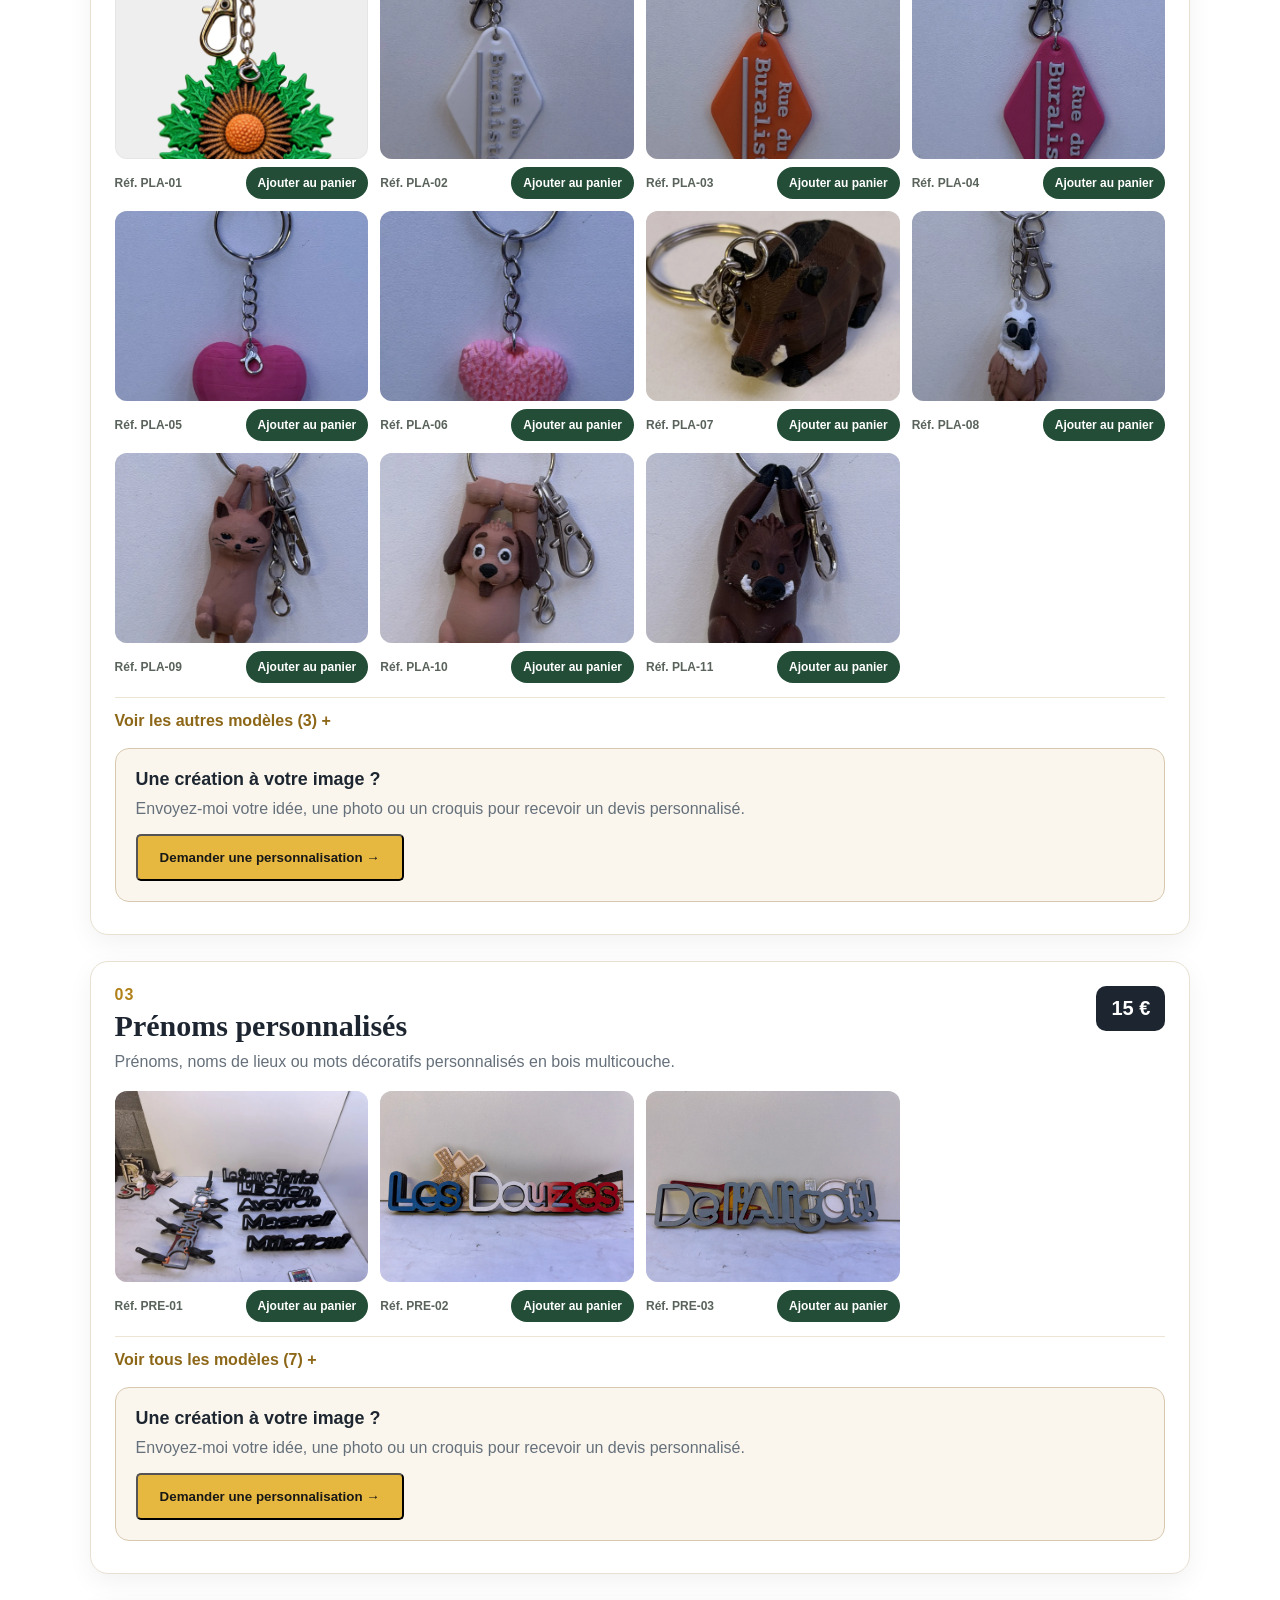
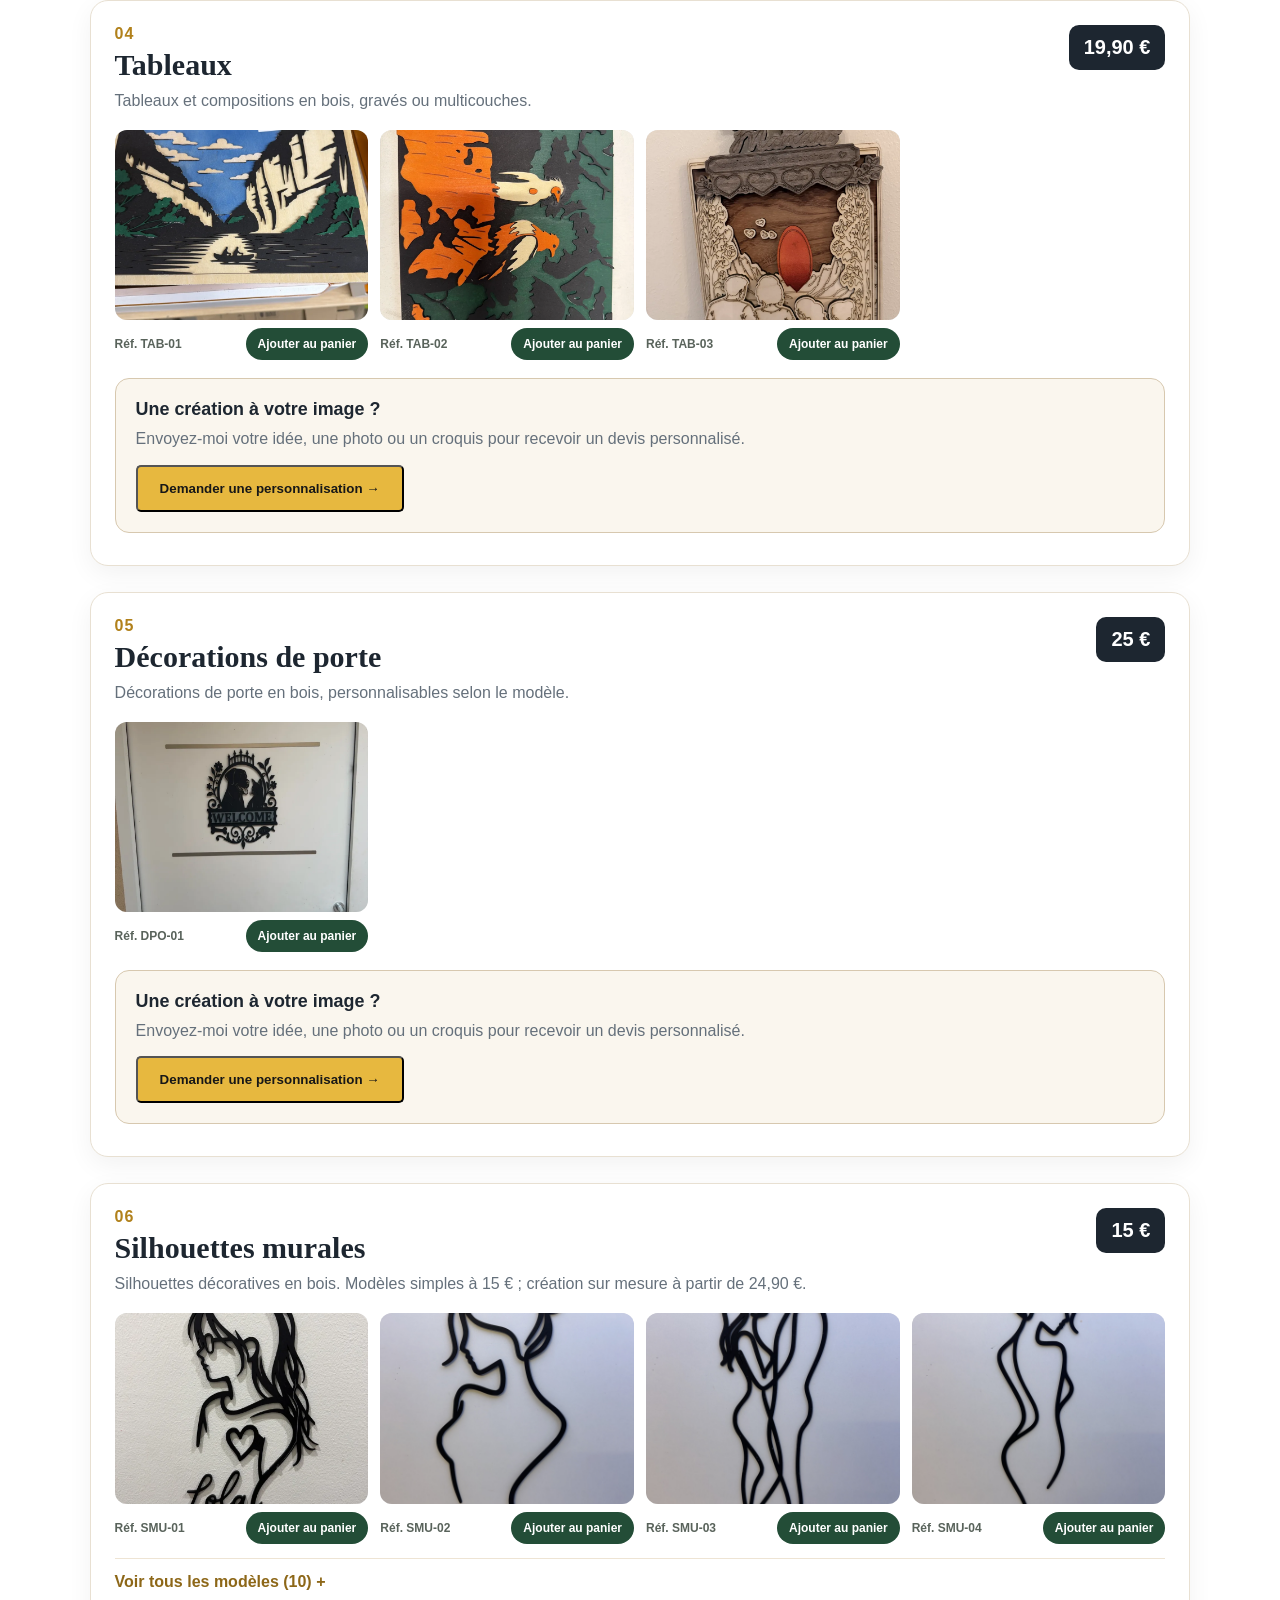
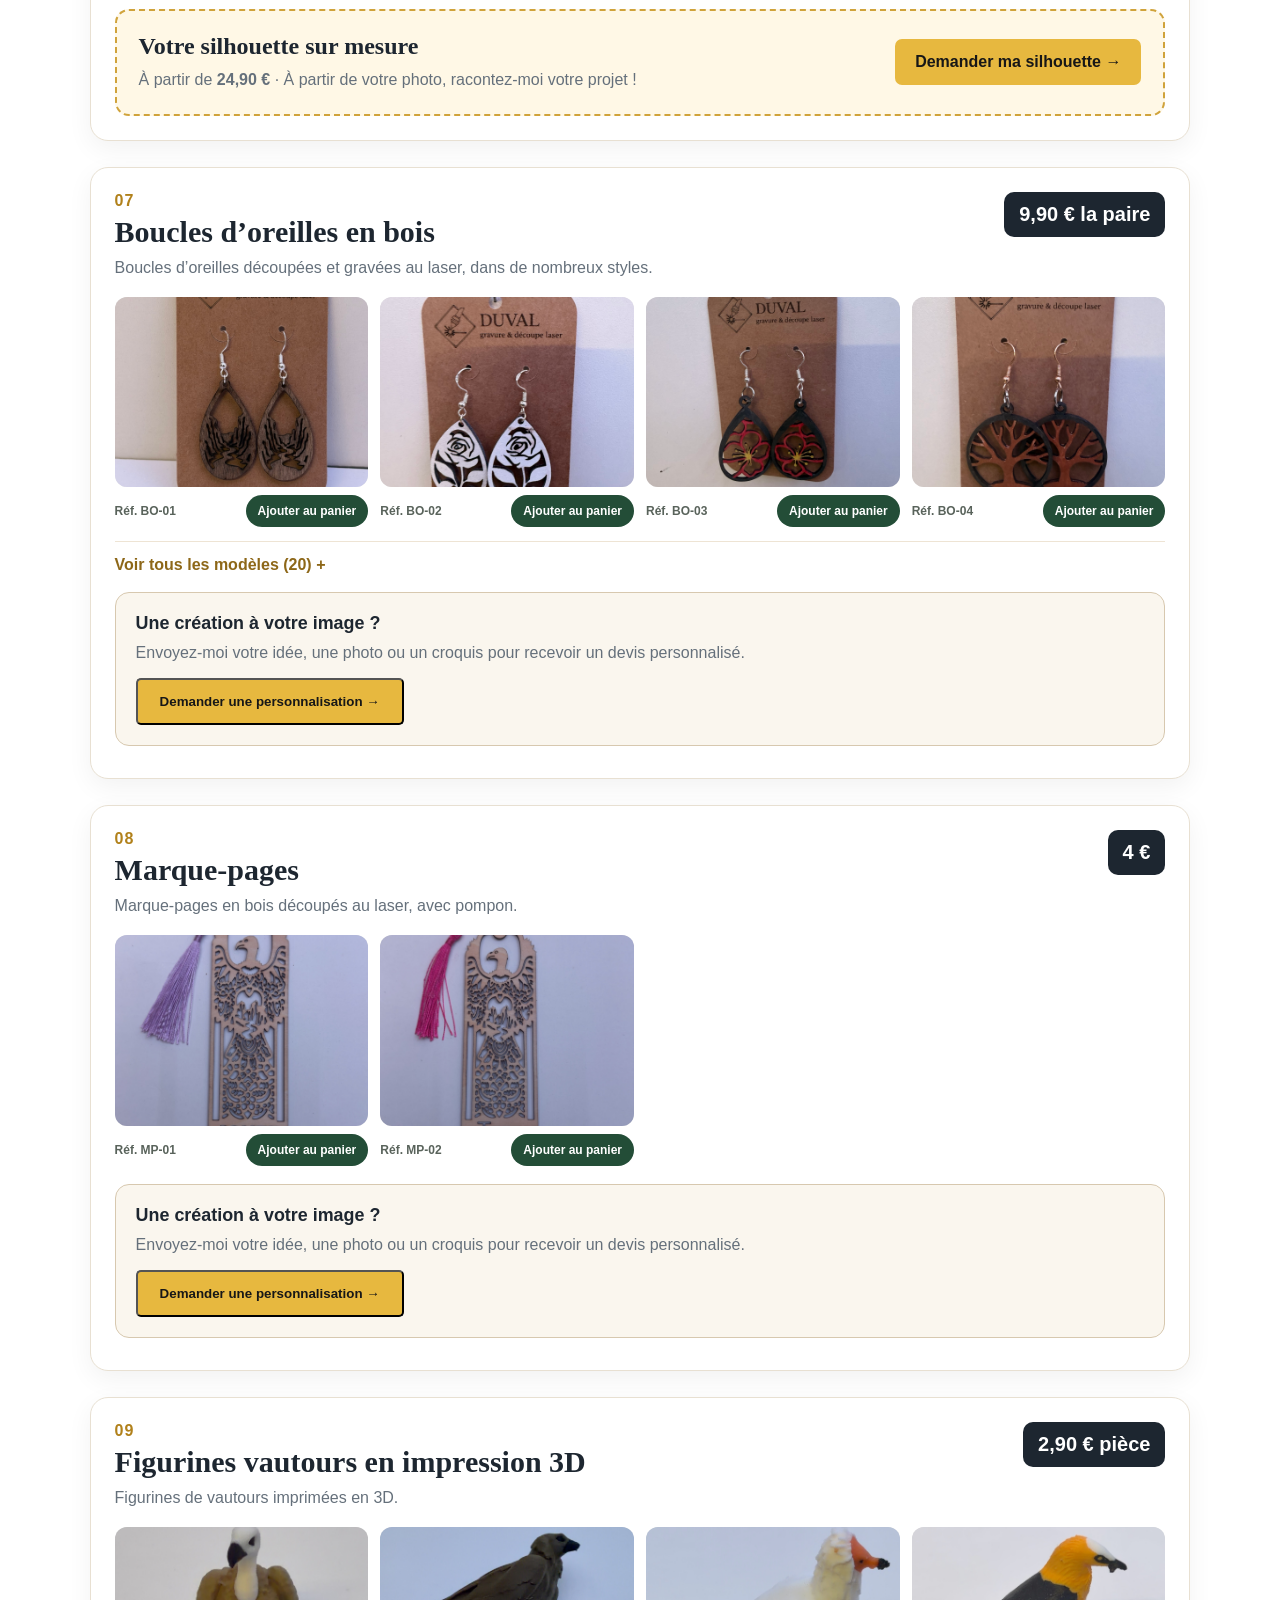
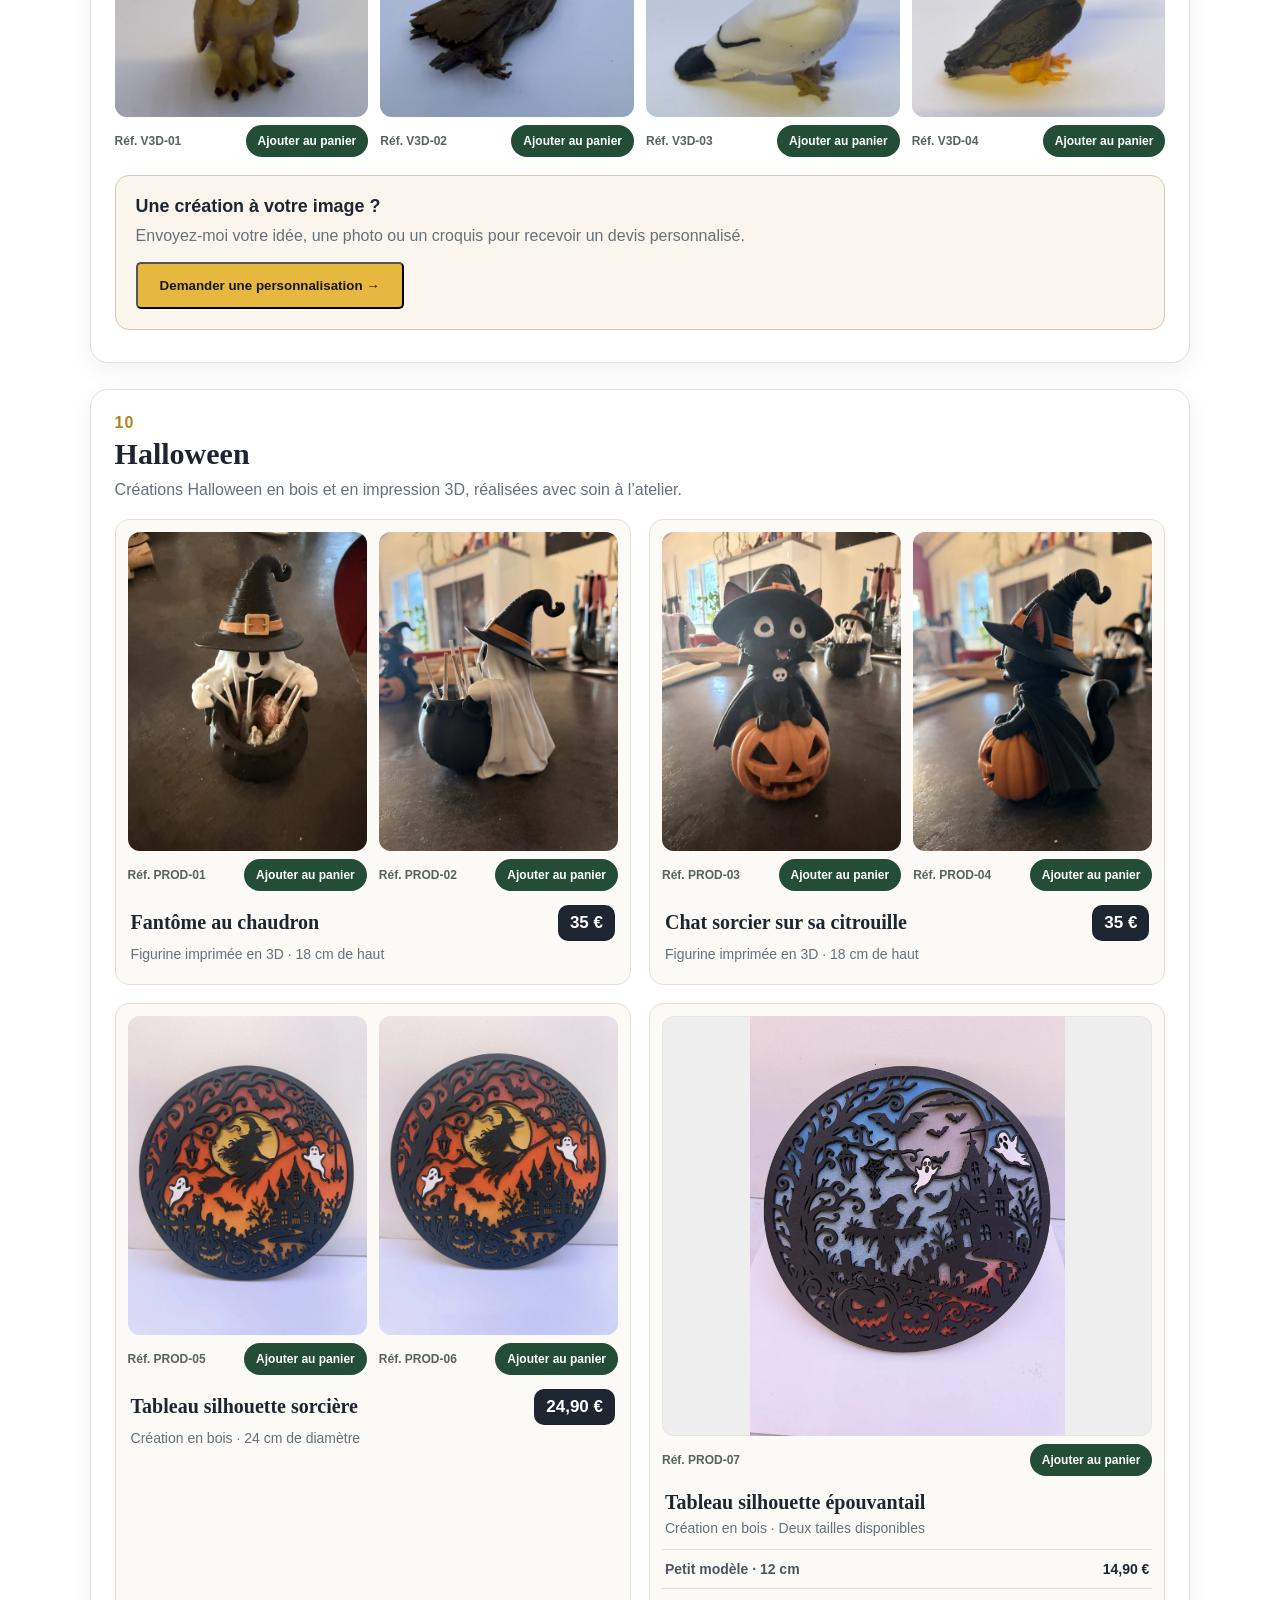
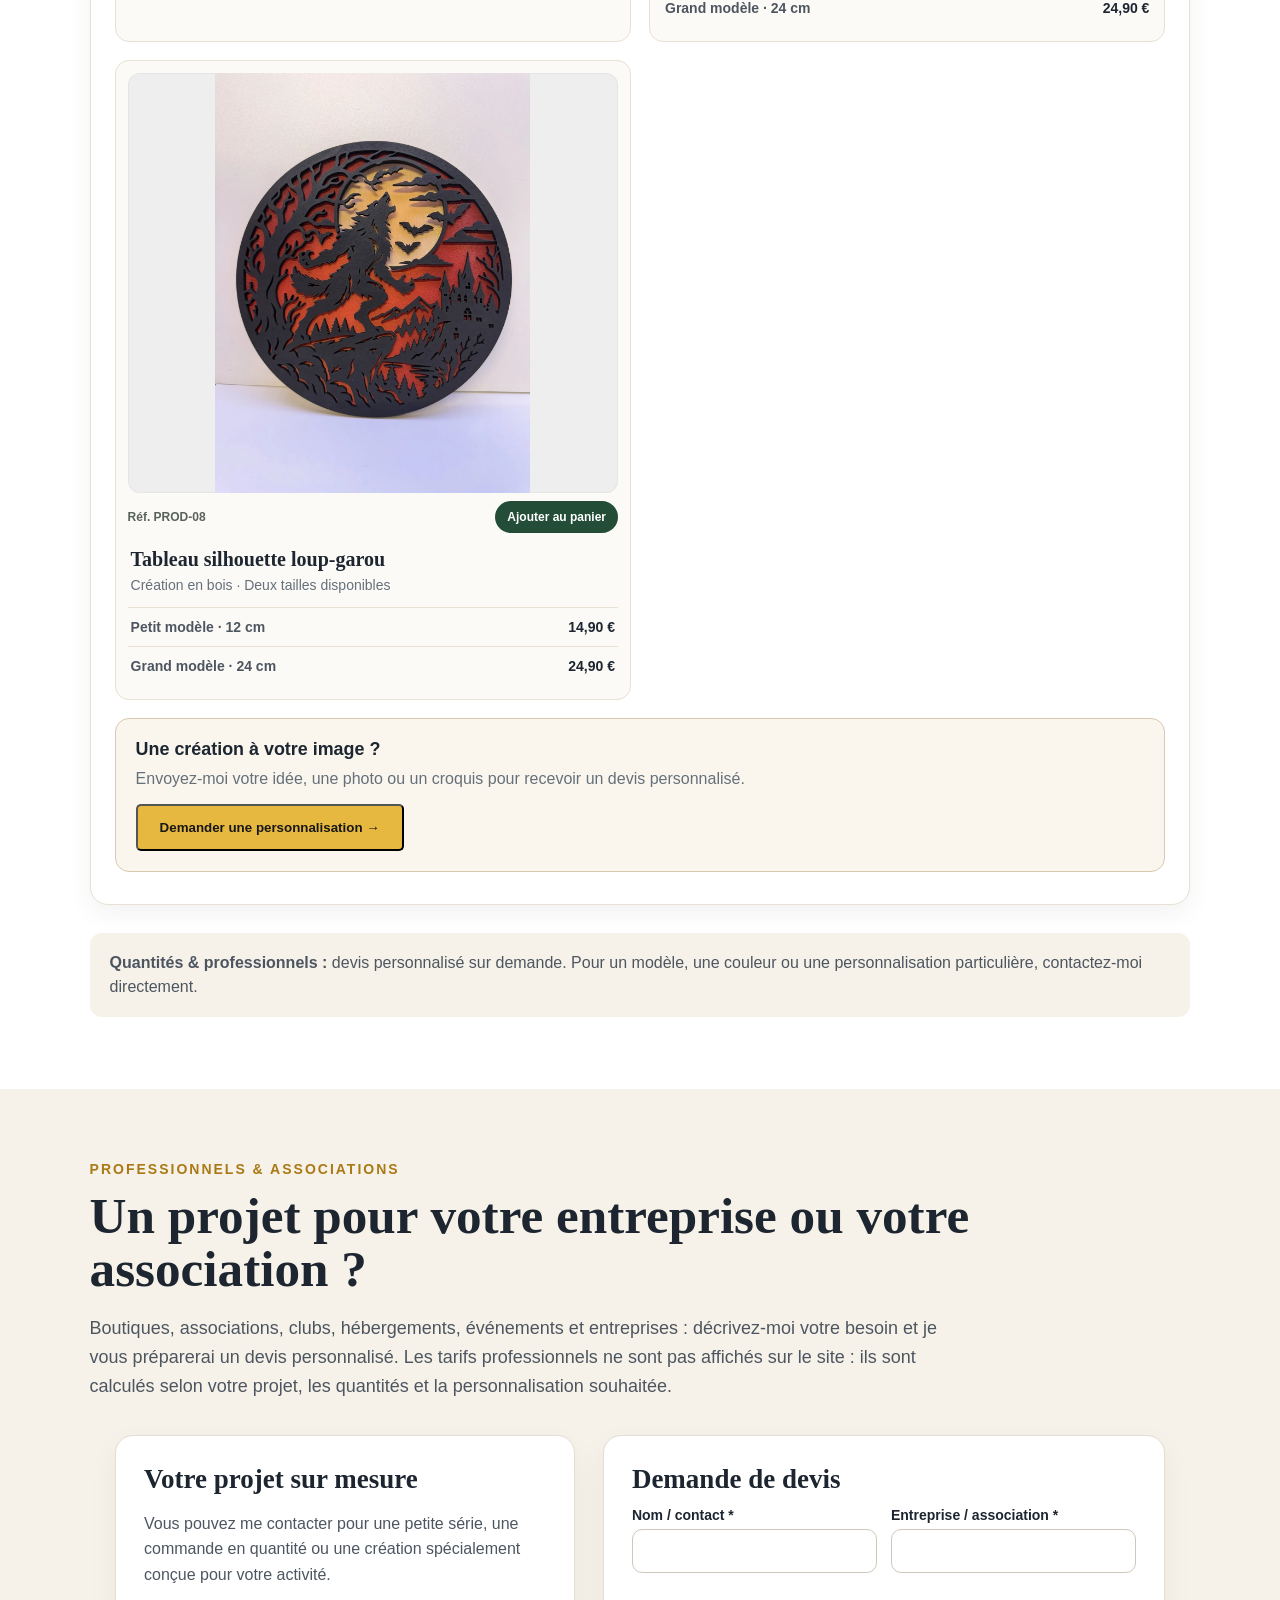
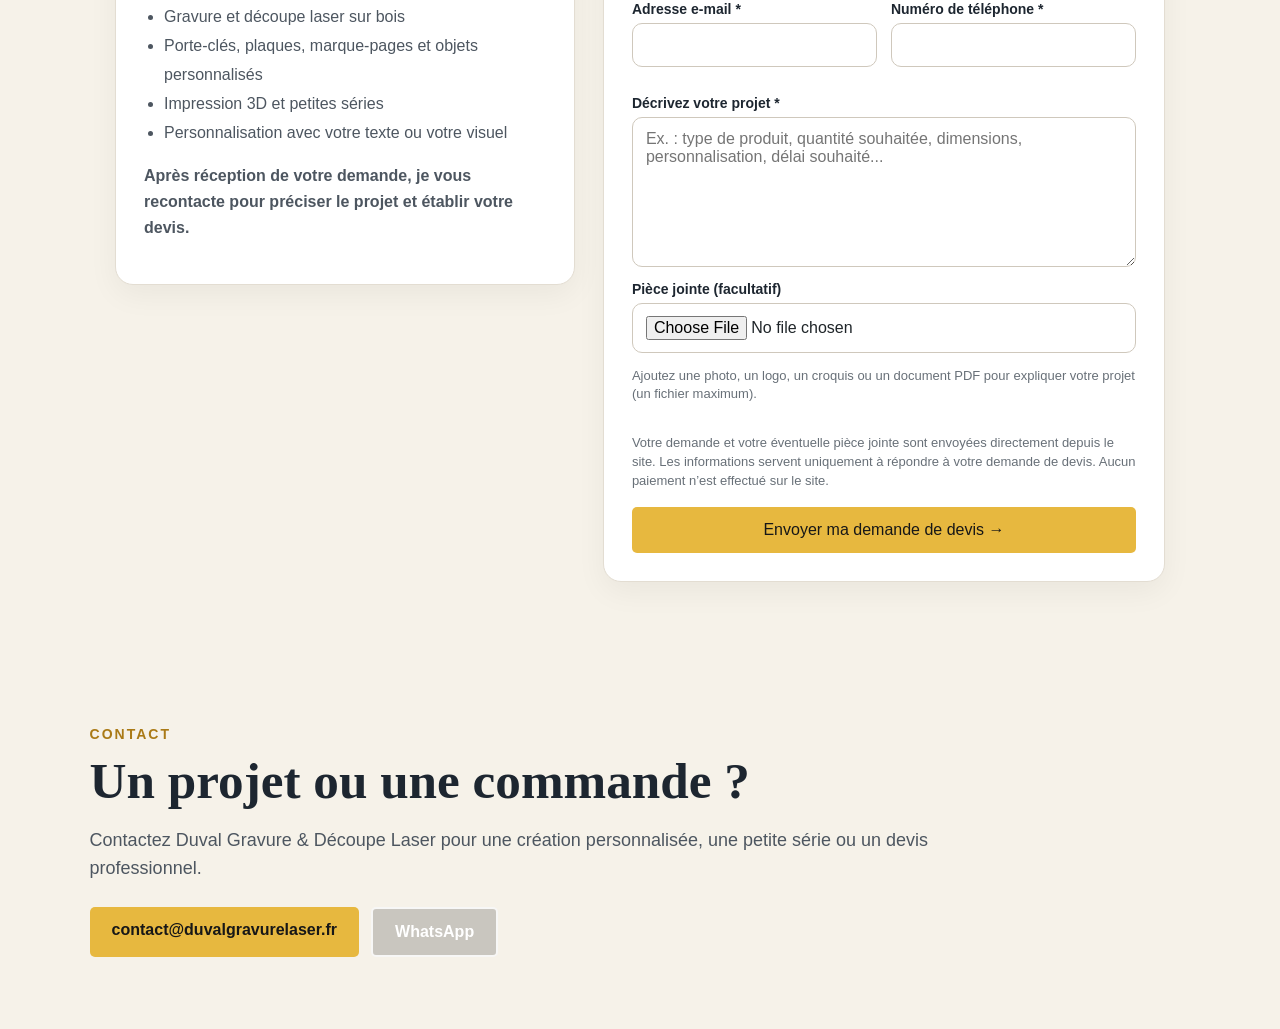
==== commit c7186123: "Add files via upload" ====
--- a/index.html
+++ b/index.html
@@ -427,6 +427,14 @@
   .hero .top{margin-top:10px}
   .hero .content{width:92vw;margin:48px 4% 60px}
 }
+
+.halloween-single-photo{grid-template-columns:1fr}
+.halloween-single-photo .photo{width:100%;max-height:420px;aspect-ratio:3/4}
+.halloween-single-photo .photo img{object-fit:contain}
+.halloween-size-options{width:100%;border-collapse:collapse;margin:8px 0 2px;font-size:14px}
+.halloween-size-options th,.halloween-size-options td{padding:11px 3px;border-top:1px solid #e8e0d2}
+.halloween-size-options th{text-align:left;font-weight:600;color:#4d5660}
+.halloween-size-options td{text-align:right;font-weight:900;color:#1d2630;white-space:nowrap}
 </style>
 </head>
 <body>
@@ -571,6 +579,26 @@
             <button class="photo" type="button" data-full="halloween-tableau-silhouette-sorciere-2.webp" aria-label="Agrandir : tableau silhouette sorcière, deuxième photo"><img src="halloween-tableau-silhouette-sorciere-2.webp" alt="Tableau silhouette sorcière en bois, deuxième photo" loading="lazy"></button>
           </div>
           <div class="halloween-model-info"><h4>Tableau silhouette sorcière</h4><span class="price">24,90 €</span></div><p class="halloween-model-detail">Création en bois · 24 cm de diamètre</p>
+        </div>
+        <div class="halloween-model">
+          <div class="gallery halloween-gallery halloween-single-photo">
+            <button class="photo" type="button" data-full="halloween-tableau-epouvantail.webp" aria-label="Agrandir : Tableau silhouette épouvantail"><img src="halloween-tableau-epouvantail.webp" alt="Tableau silhouette épouvantail en bois" loading="lazy"></button>
+          </div>
+          <div class="halloween-model-info"><h4>Tableau silhouette épouvantail</h4></div>
+          <p class="halloween-model-detail">Création en bois · Deux tailles disponibles</p>
+          <table class="halloween-size-options" aria-label="Tailles et prix : Tableau silhouette épouvantail">
+            <tbody><tr><th scope="row">Petit modèle · 12 cm</th><td>14,90 €</td></tr><tr><th scope="row">Grand modèle · 24 cm</th><td>24,90 €</td></tr></tbody>
+          </table>
+        </div>
+        <div class="halloween-model">
+          <div class="gallery halloween-gallery halloween-single-photo">
+            <button class="photo" type="button" data-full="halloween-tableau-loup-garou.webp" aria-label="Agrandir : Tableau silhouette loup-garou"><img src="halloween-tableau-loup-garou.webp" alt="Tableau silhouette loup-garou en bois" loading="lazy"></button>
+          </div>
+          <div class="halloween-model-info"><h4>Tableau silhouette loup-garou</h4></div>
+          <p class="halloween-model-detail">Création en bois · Deux tailles disponibles</p>
+          <table class="halloween-size-options" aria-label="Tailles et prix : Tableau silhouette loup-garou">
+            <tbody><tr><th scope="row">Petit modèle · 12 cm</th><td>14,90 €</td></tr><tr><th scope="row">Grand modèle · 24 cm</th><td>24,90 €</td></tr></tbody>
+          </table>
         </div>
       </div>
       <div class="custom-request"><strong>Une création à votre image ?</strong><p>Envoyez-moi votre idée, une photo ou un croquis pour recevoir un devis personnalisé.</p><button type="button" class="btn primary open-custom-request" data-category="Halloween">Demander une personnalisation →</button></div>
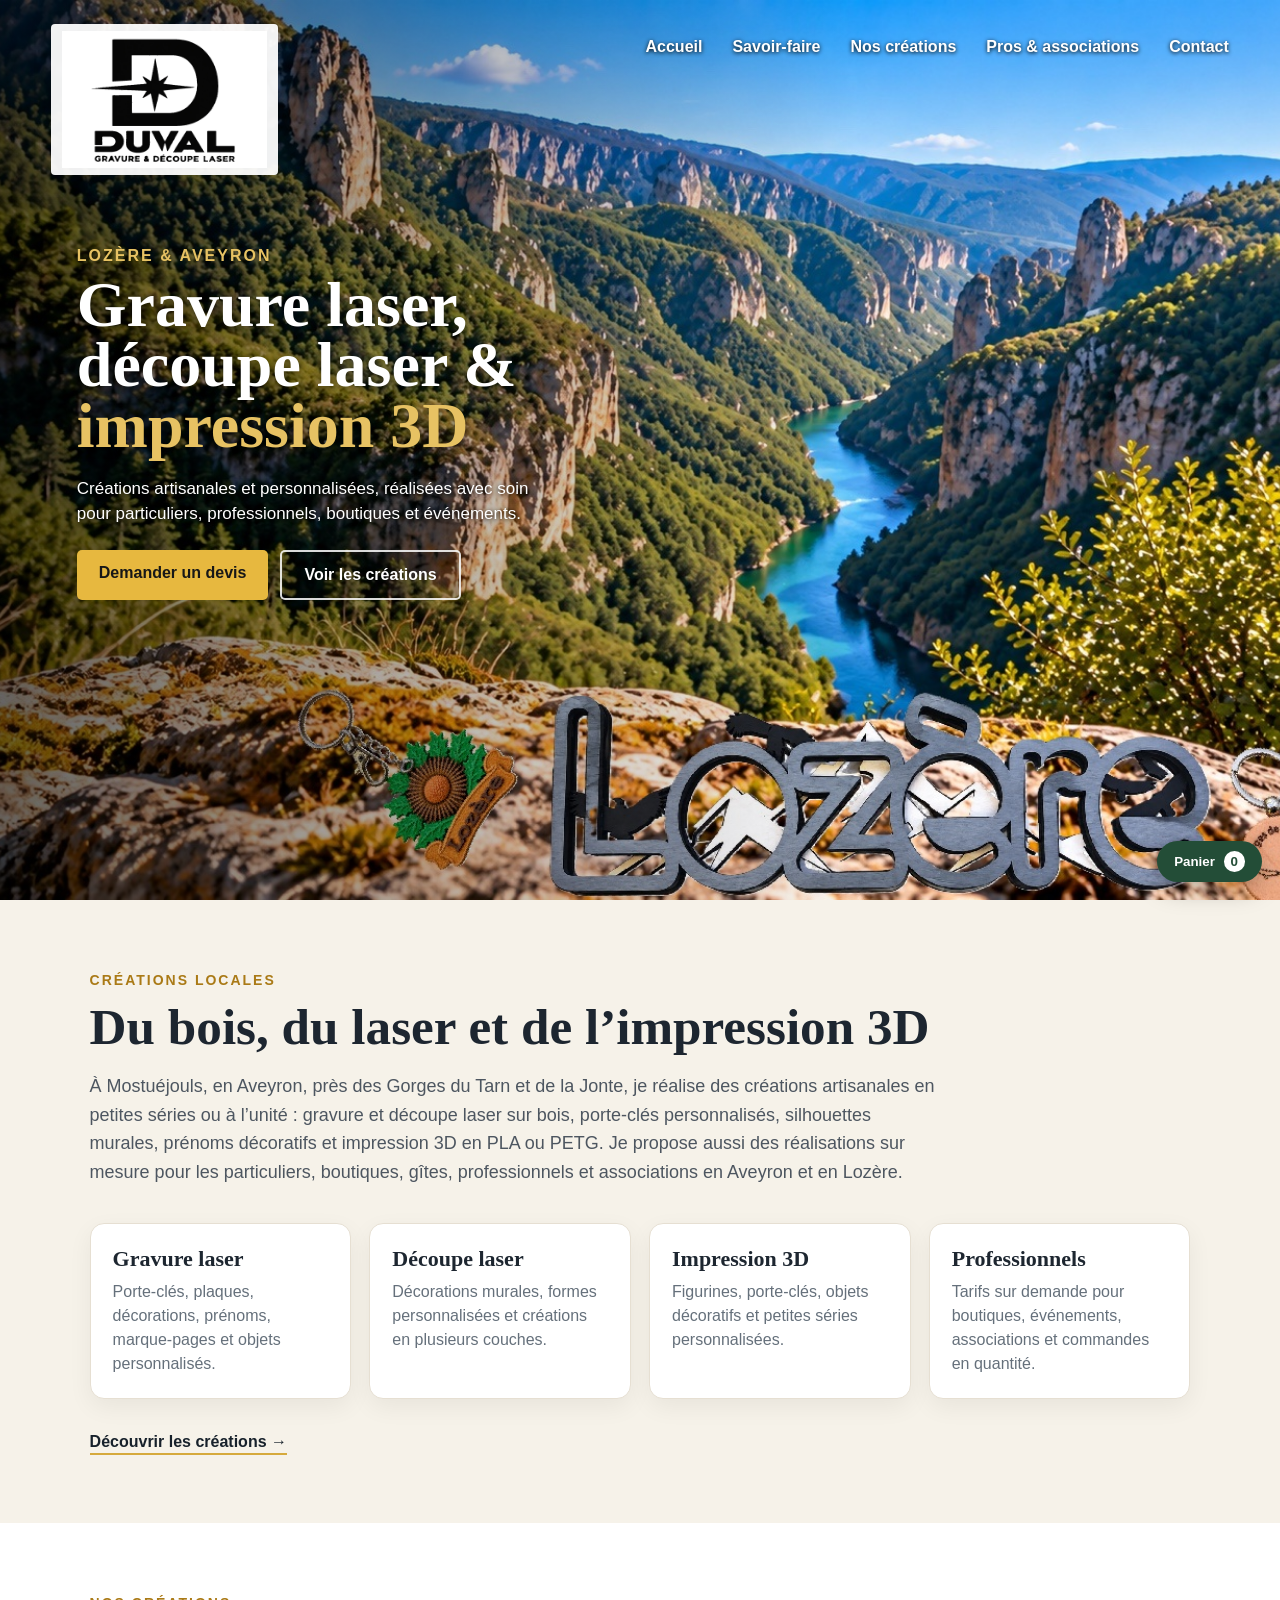
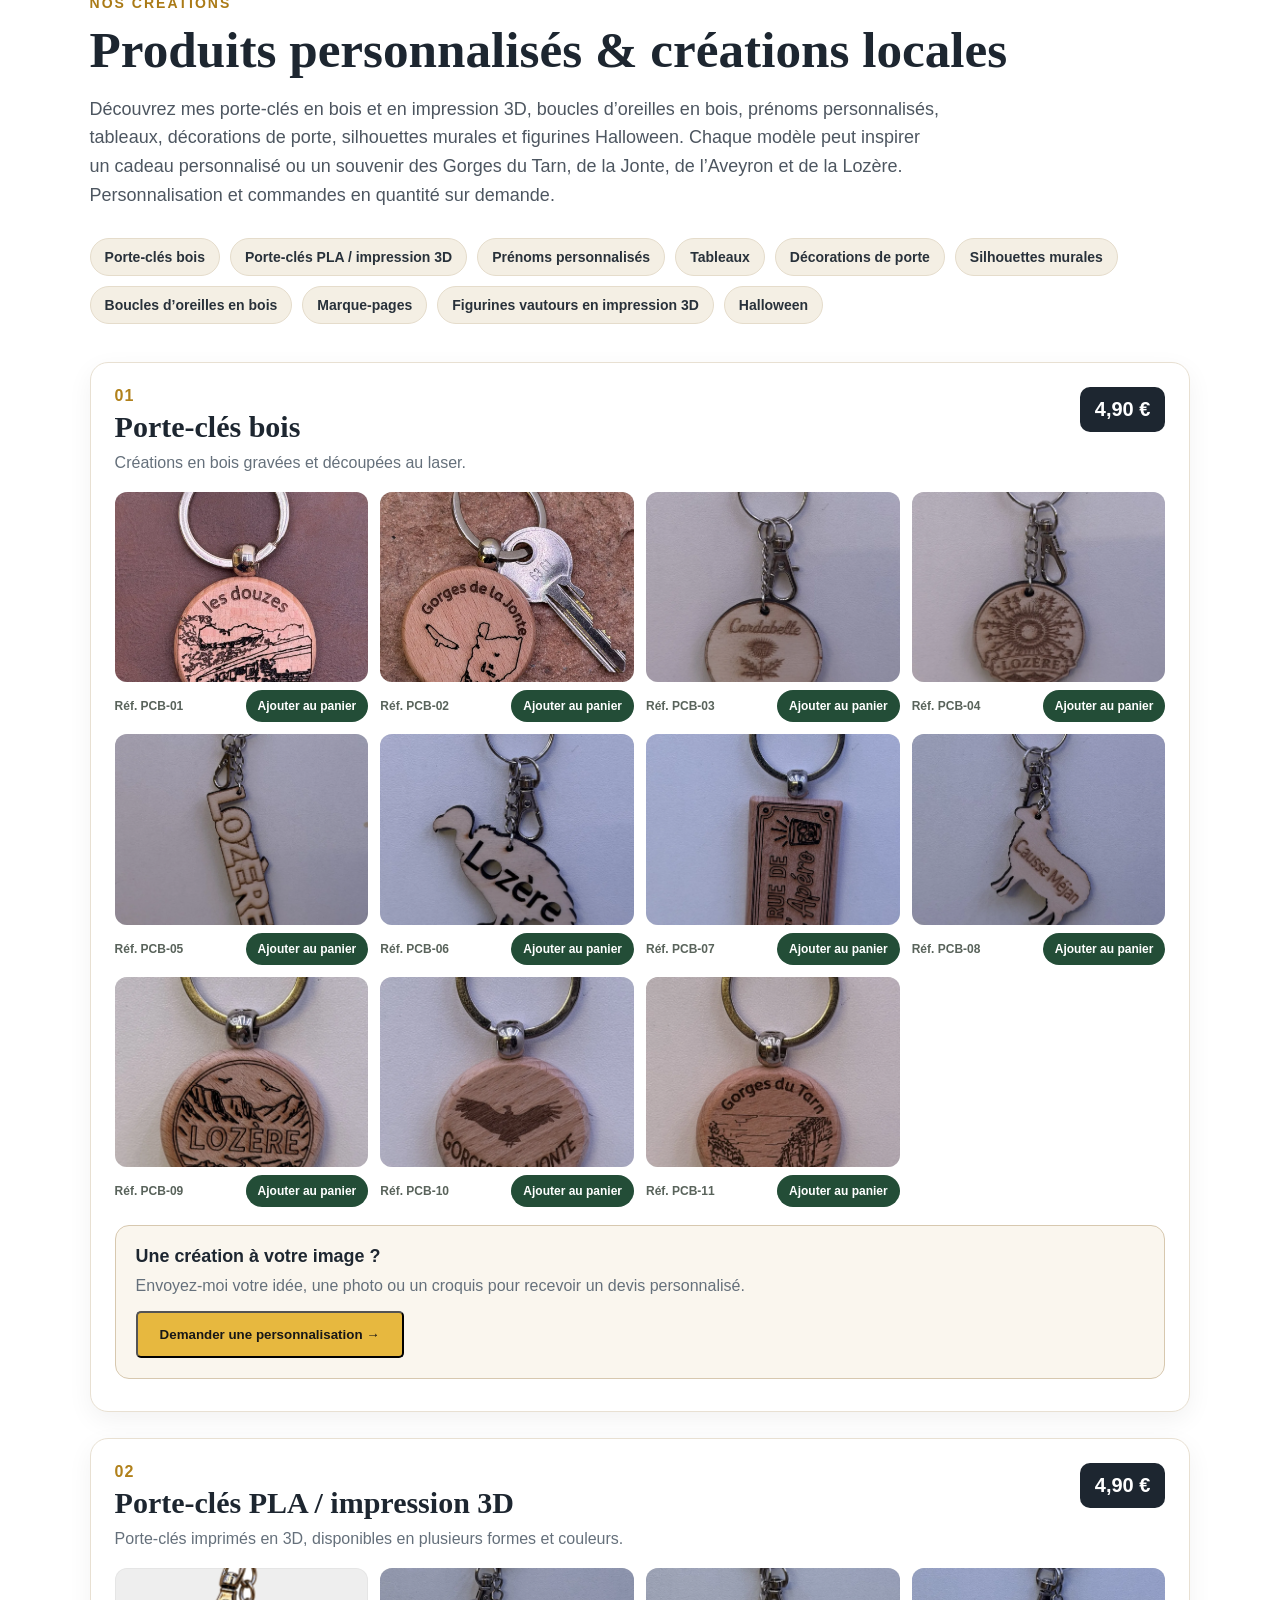
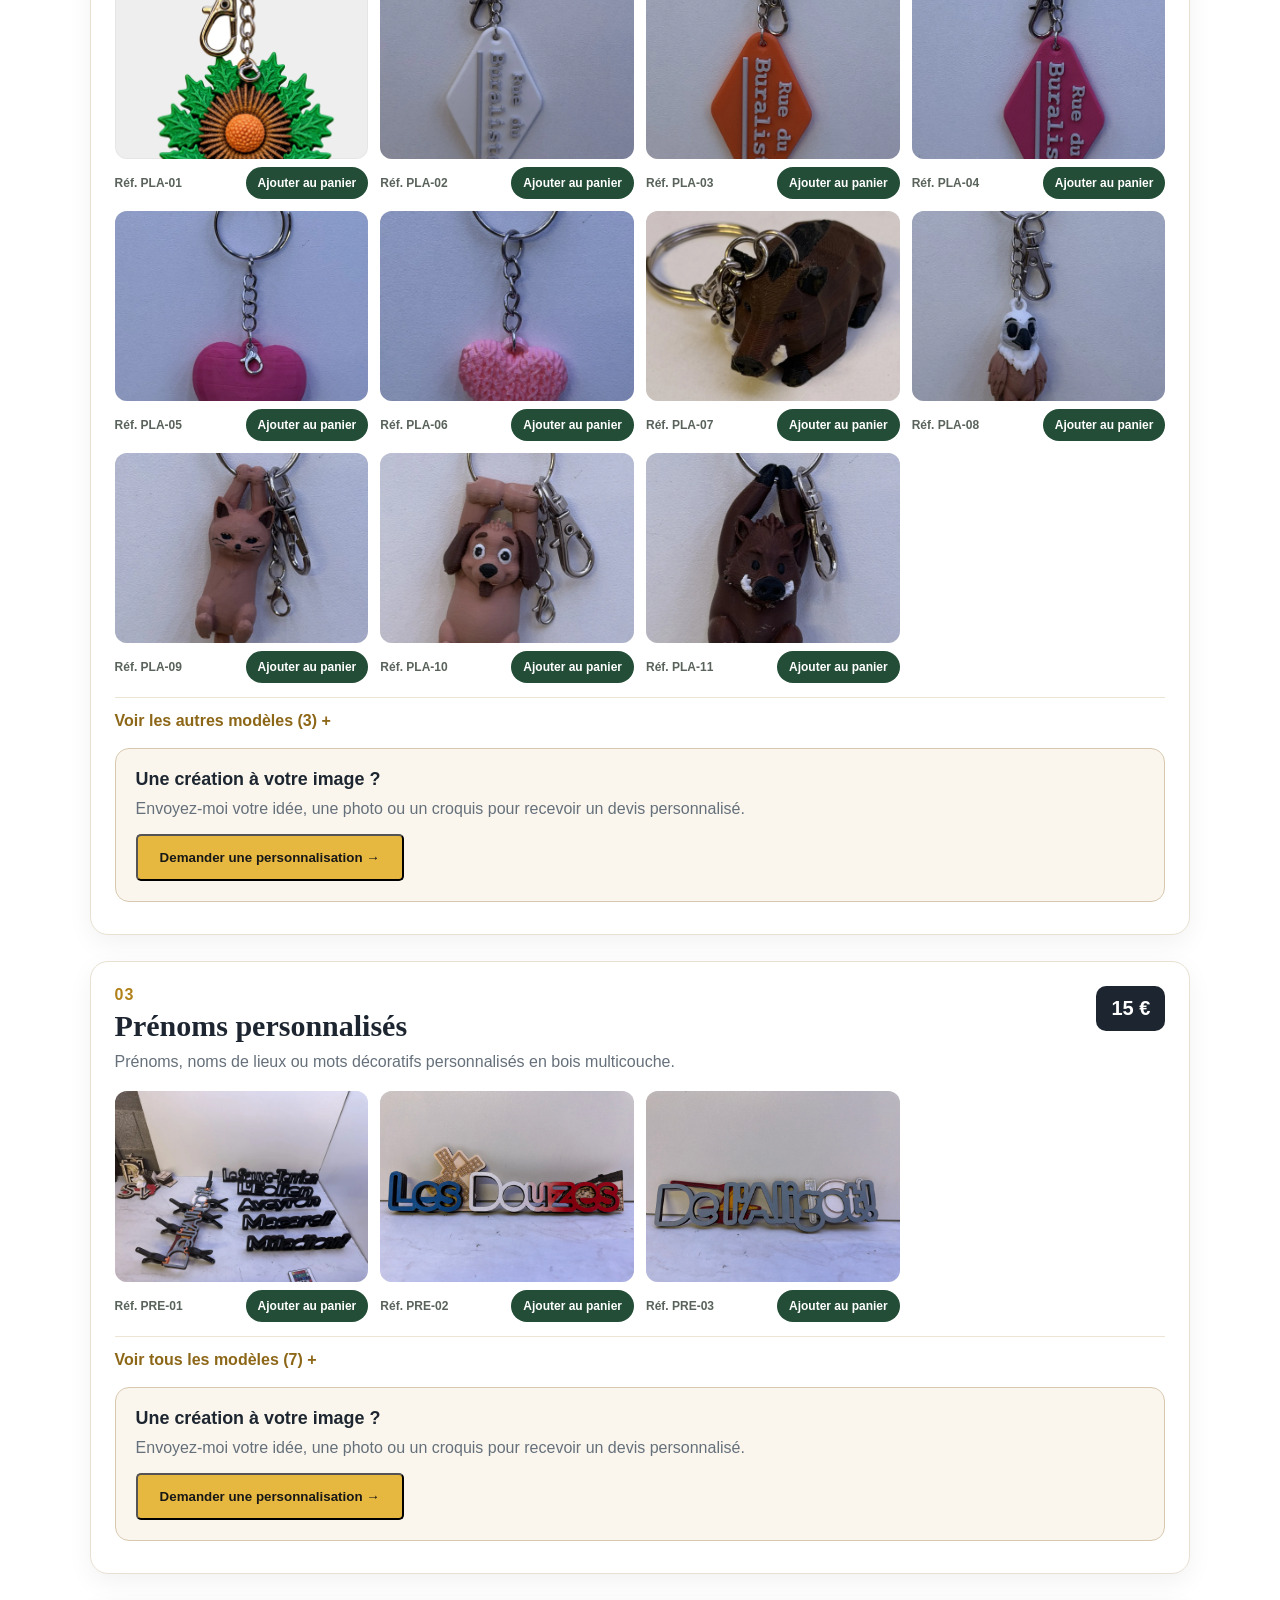
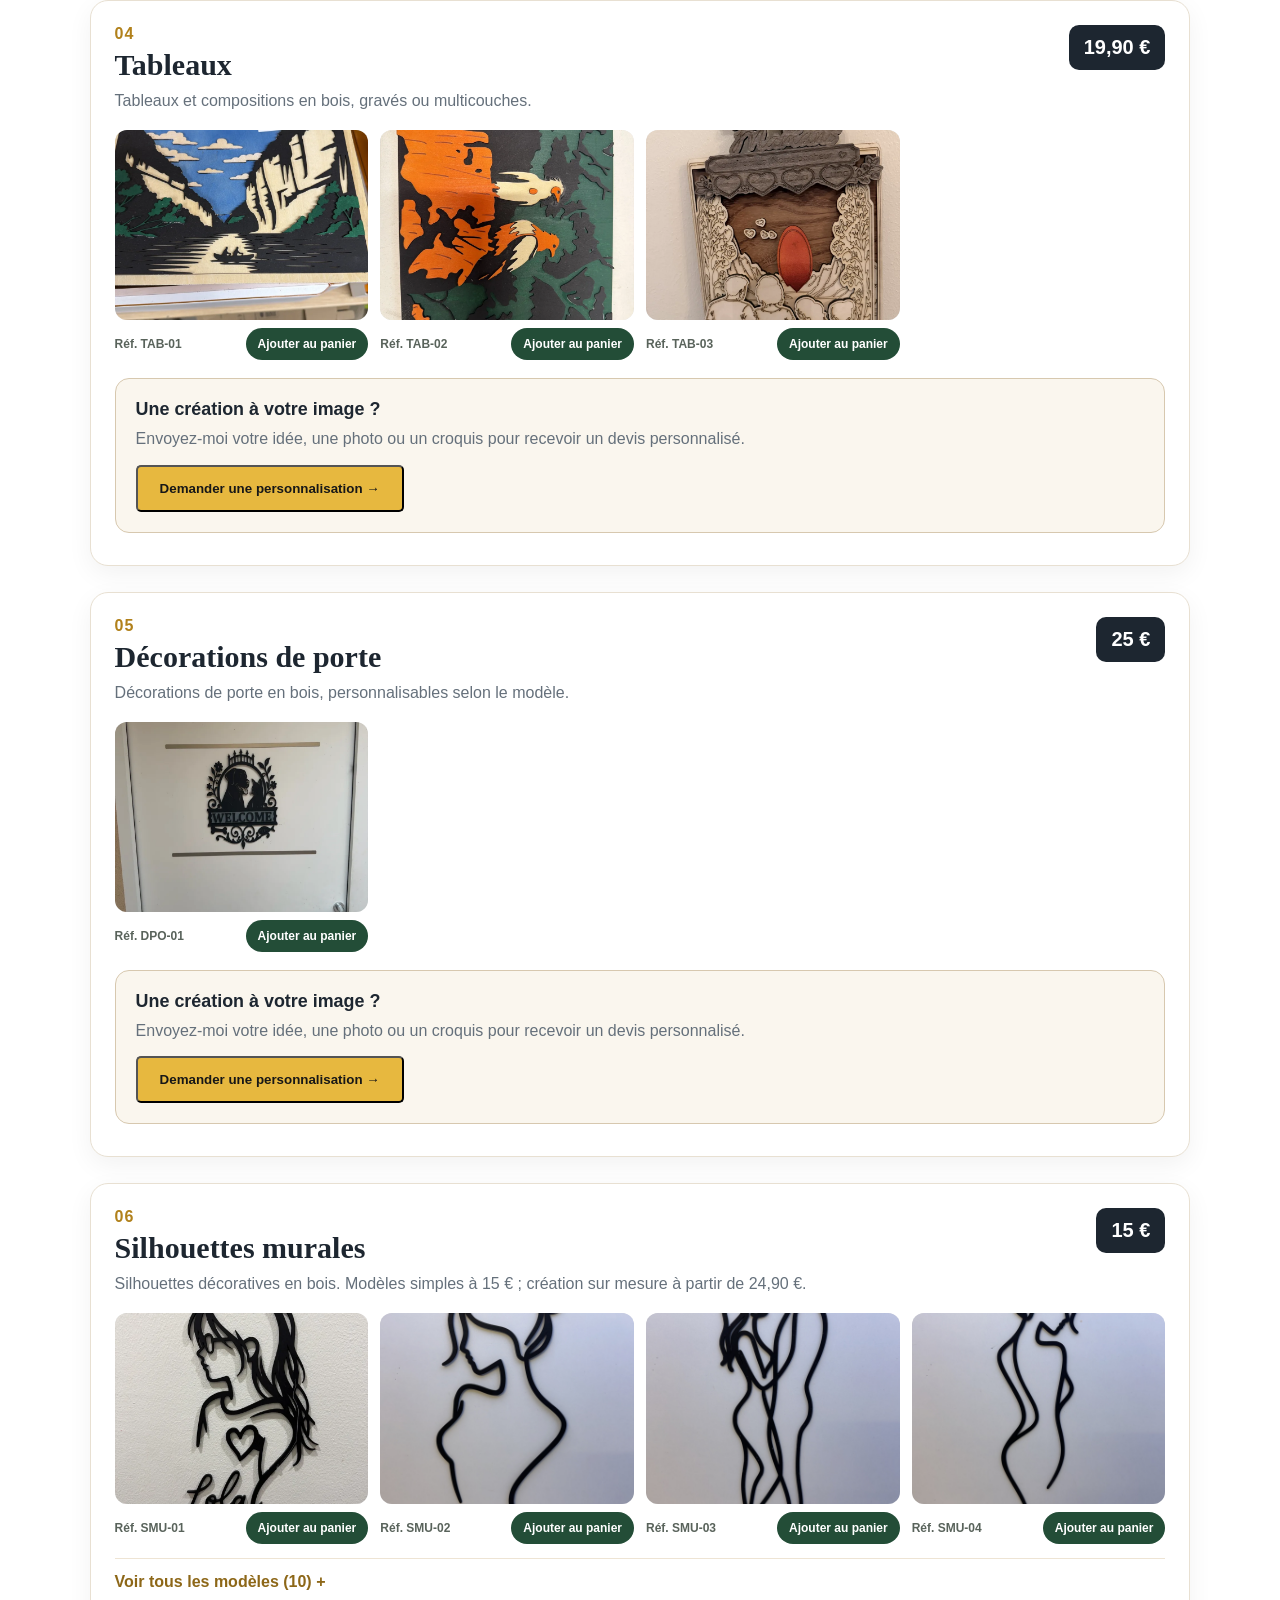
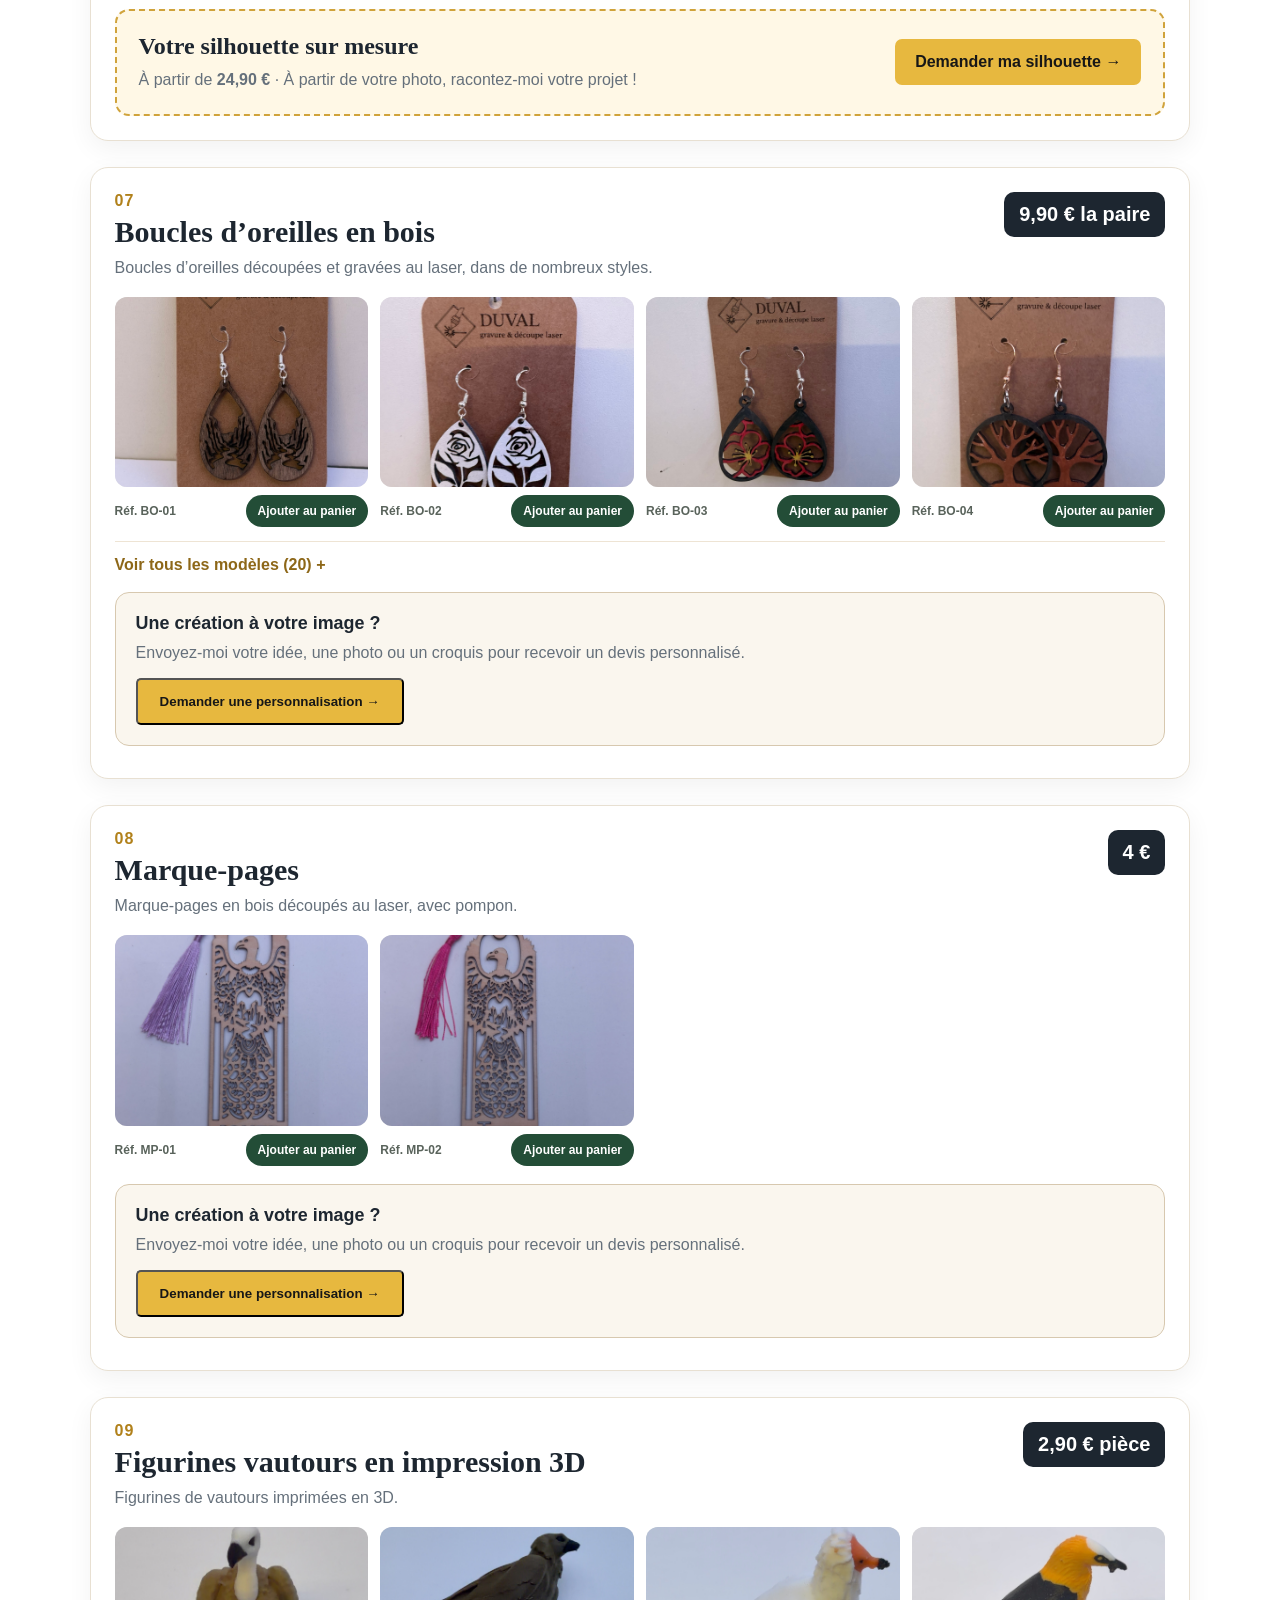
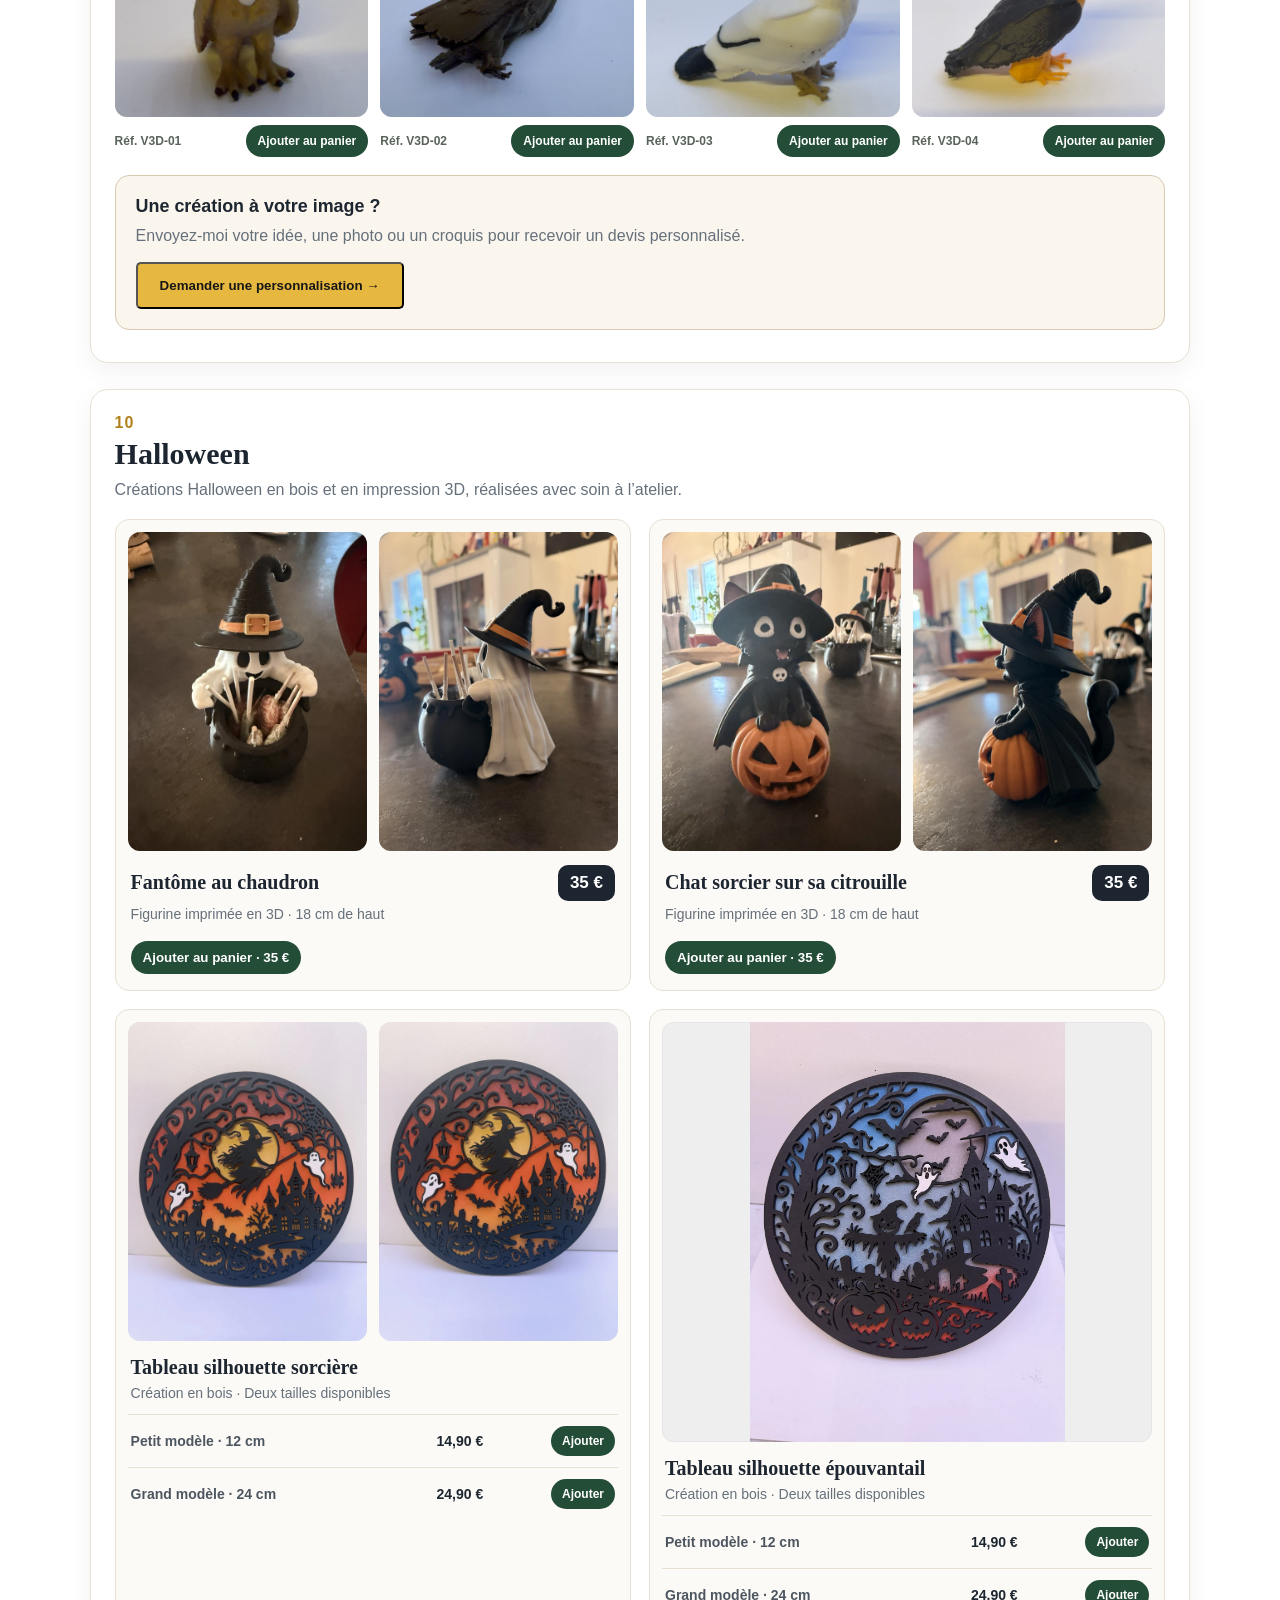
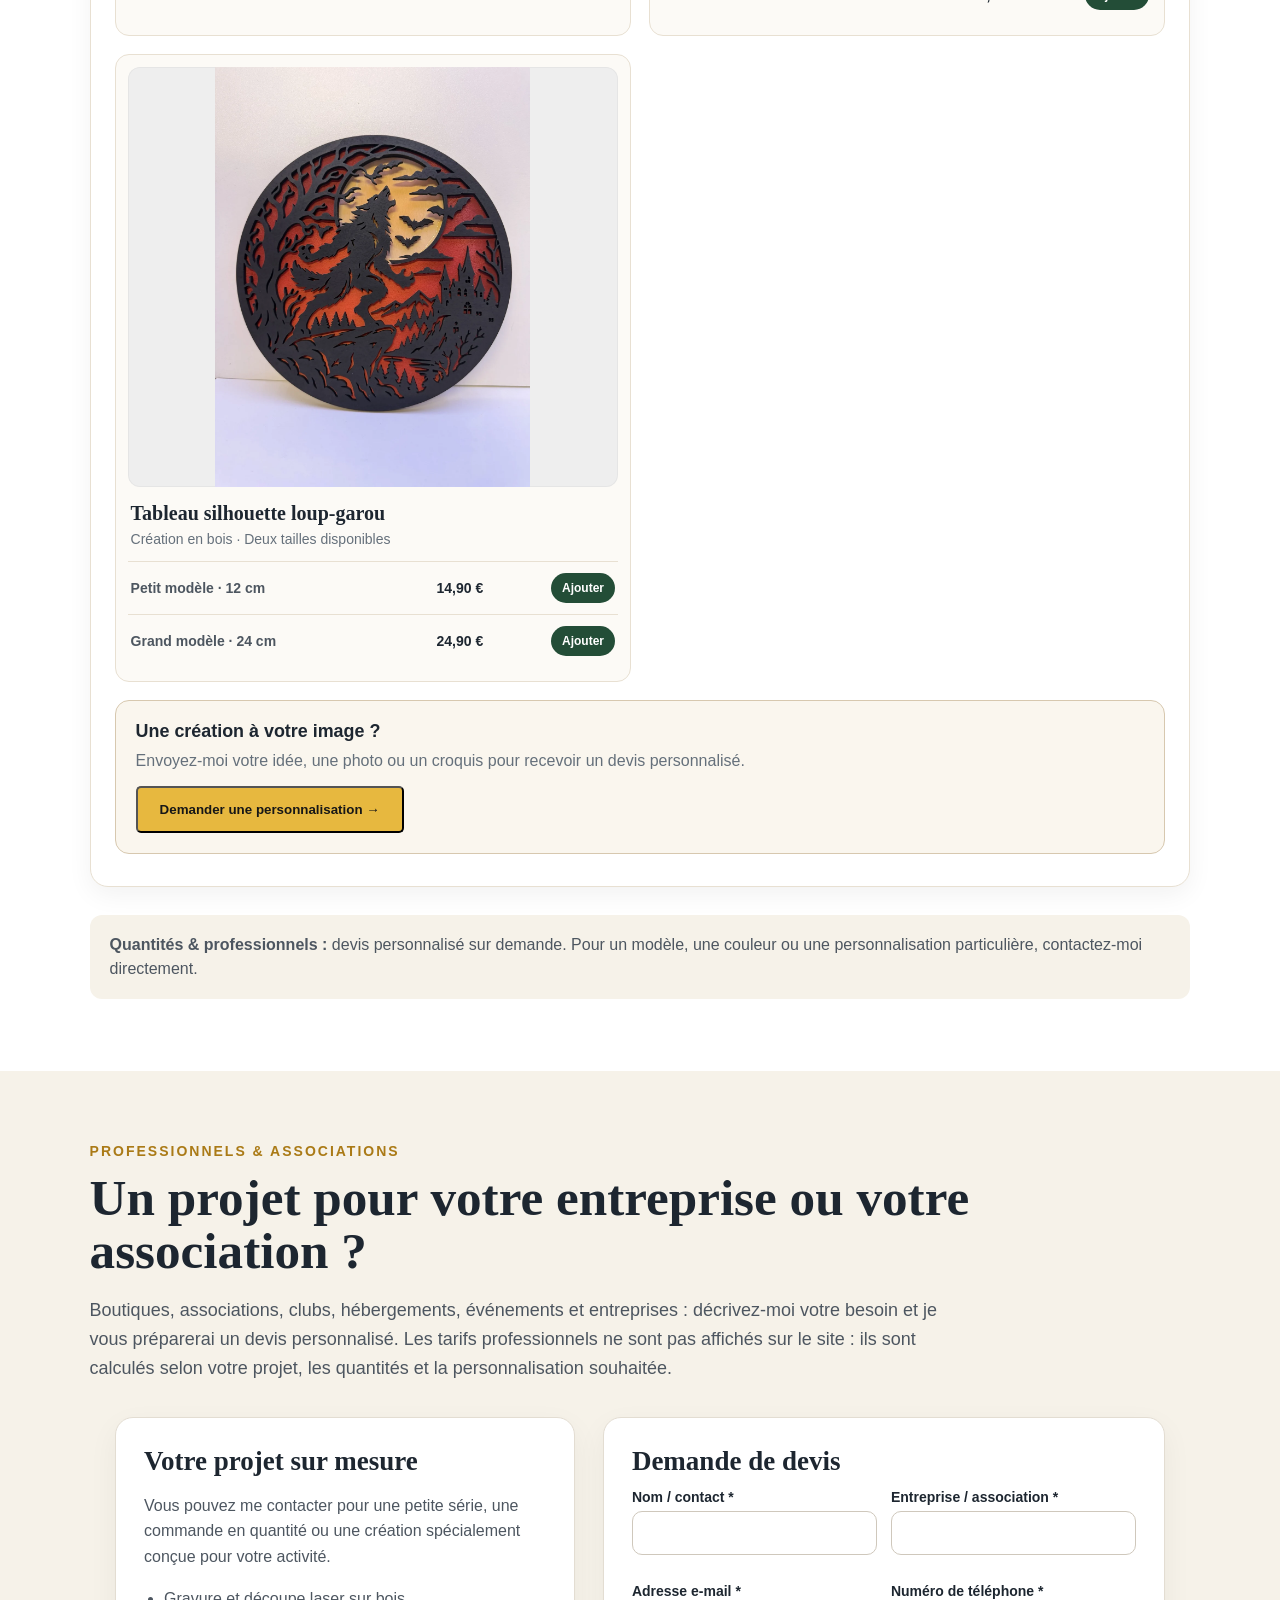
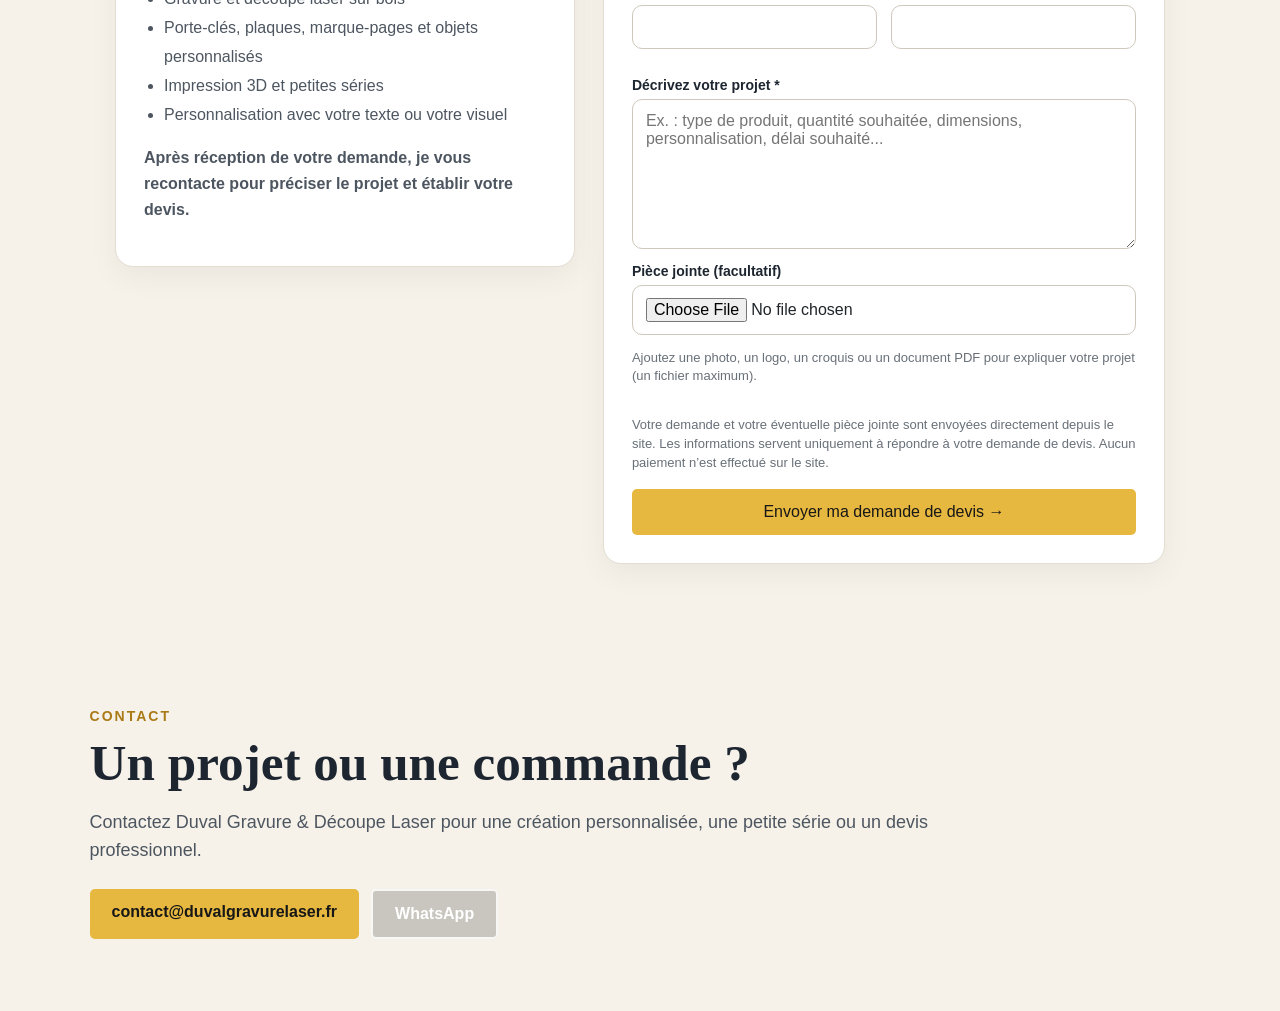
==== commit 707374b8: "Add files via upload" ====
--- a/index.html
+++ b/index.html
@@ -435,6 +435,11 @@
 .halloween-size-options th,.halloween-size-options td{padding:11px 3px;border-top:1px solid #e8e0d2}
 .halloween-size-options th{text-align:left;font-weight:600;color:#4d5660}
 .halloween-size-options td{text-align:right;font-weight:900;color:#1d2630;white-space:nowrap}
+
+.halloween-fixed-cart{display:block;margin:14px 3px 4px}
+.halloween-size-options td:last-child{text-align:right;padding-left:8px}
+.halloween-size-options .add-cart{font-size:12px;padding:8px 11px;white-space:nowrap}
+@media(max-width:520px){.halloween-size-options{font-size:12px}.halloween-size-options .add-cart{padding:7px 8px}}
 </style>
 </head>
 <body>
@@ -564,21 +569,26 @@
             <button class="photo" type="button" data-full="halloween-fantome-chaudron-face.webp" aria-label="Agrandir : fantôme au chaudron, vue de face"><img src="halloween-fantome-chaudron-face.webp" alt="Fantôme au chaudron, vue de face" loading="lazy"></button>
             <button class="photo" type="button" data-full="halloween-fantome-chaudron-profil.webp" aria-label="Agrandir : fantôme au chaudron, vue de profil"><img src="halloween-fantome-chaudron-profil.webp" alt="Fantôme au chaudron, vue de profil" loading="lazy"></button>
           </div>
-          <div class="halloween-model-info"><h4>Fantôme au chaudron</h4><span class="price">35 €</span></div><p class="halloween-model-detail">Figurine imprimée en 3D · 18 cm de haut</p>
+          <div class="halloween-model-info"><h4>Fantôme au chaudron</h4><span class="price">35 €</span></div><p class="halloween-model-detail">Figurine imprimée en 3D · 18 cm de haut</p><button class="add-cart halloween-add-cart halloween-fixed-cart" type="button" data-ref="HAL-FAN-18" data-size="18 cm" data-price="35">Ajouter au panier · 35 €</button>
         </div>
         <div class="halloween-model">
           <div class="gallery halloween-gallery">
             <button class="photo" type="button" data-full="halloween-chat-citrouille-face.webp" aria-label="Agrandir : chat sorcier sur sa citrouille, vue de face"><img src="halloween-chat-citrouille-face.webp" alt="Chat sorcier sur sa citrouille, vue de face" loading="lazy"></button>
             <button class="photo" type="button" data-full="halloween-chat-citrouille-profil.webp" aria-label="Agrandir : chat sorcier sur sa citrouille, vue de profil"><img src="halloween-chat-citrouille-profil.webp" alt="Chat sorcier sur sa citrouille, vue de profil" loading="lazy"></button>
           </div>
-          <div class="halloween-model-info"><h4>Chat sorcier sur sa citrouille</h4><span class="price">35 €</span></div><p class="halloween-model-detail">Figurine imprimée en 3D · 18 cm de haut</p>
+          <div class="halloween-model-info"><h4>Chat sorcier sur sa citrouille</h4><span class="price">35 €</span></div><p class="halloween-model-detail">Figurine imprimée en 3D · 18 cm de haut</p><button class="add-cart halloween-add-cart halloween-fixed-cart" type="button" data-ref="HAL-CHA-18" data-size="18 cm" data-price="35">Ajouter au panier · 35 €</button>
         </div>
         <div class="halloween-model">
           <div class="gallery halloween-gallery">
             <button class="photo" type="button" data-full="halloween-tableau-silhouette-sorciere-1.webp" aria-label="Agrandir : tableau silhouette sorcière, première photo"><img src="halloween-tableau-silhouette-sorciere-1.webp" alt="Tableau silhouette sorcière en bois, première photo" loading="lazy"></button>
             <button class="photo" type="button" data-full="halloween-tableau-silhouette-sorciere-2.webp" aria-label="Agrandir : tableau silhouette sorcière, deuxième photo"><img src="halloween-tableau-silhouette-sorciere-2.webp" alt="Tableau silhouette sorcière en bois, deuxième photo" loading="lazy"></button>
           </div>
-          <div class="halloween-model-info"><h4>Tableau silhouette sorcière</h4><span class="price">24,90 €</span></div><p class="halloween-model-detail">Création en bois · 24 cm de diamètre</p>
+          <div class="halloween-model-info"><h4>Tableau silhouette sorcière</h4></div><p class="halloween-model-detail">Création en bois · Deux tailles disponibles</p><table class="halloween-size-options" aria-label="Tailles et prix : Tableau silhouette sorcière">
+            <tbody>
+              <tr><th scope="row">Petit modèle · 12 cm</th><td>14,90 €</td><td><button class="add-cart halloween-add-cart" type="button" data-ref="HAL-SOR-12" data-size="12 cm" data-price="14.90" aria-label="Ajouter Tableau silhouette sorcière, 12 cm, à 14,90 € au panier">Ajouter</button></td></tr>
+              <tr><th scope="row">Grand modèle · 24 cm</th><td>24,90 €</td><td><button class="add-cart halloween-add-cart" type="button" data-ref="HAL-SOR-24" data-size="24 cm" data-price="24.90" aria-label="Ajouter Tableau silhouette sorcière, 24 cm, à 24,90 € au panier">Ajouter</button></td></tr>
+            </tbody>
+          </table>
         </div>
         <div class="halloween-model">
           <div class="gallery halloween-gallery halloween-single-photo">
@@ -587,7 +597,10 @@
           <div class="halloween-model-info"><h4>Tableau silhouette épouvantail</h4></div>
           <p class="halloween-model-detail">Création en bois · Deux tailles disponibles</p>
           <table class="halloween-size-options" aria-label="Tailles et prix : Tableau silhouette épouvantail">
-            <tbody><tr><th scope="row">Petit modèle · 12 cm</th><td>14,90 €</td></tr><tr><th scope="row">Grand modèle · 24 cm</th><td>24,90 €</td></tr></tbody>
+            <tbody>
+              <tr><th scope="row">Petit modèle · 12 cm</th><td>14,90 €</td><td><button class="add-cart halloween-add-cart" type="button" data-ref="HAL-EPO-12" data-size="12 cm" data-price="14.90" aria-label="Ajouter Tableau silhouette épouvantail, 12 cm, à 14,90 € au panier">Ajouter</button></td></tr>
+              <tr><th scope="row">Grand modèle · 24 cm</th><td>24,90 €</td><td><button class="add-cart halloween-add-cart" type="button" data-ref="HAL-EPO-24" data-size="24 cm" data-price="24.90" aria-label="Ajouter Tableau silhouette épouvantail, 24 cm, à 24,90 € au panier">Ajouter</button></td></tr>
+            </tbody>
           </table>
         </div>
         <div class="halloween-model">
@@ -597,7 +610,10 @@
           <div class="halloween-model-info"><h4>Tableau silhouette loup-garou</h4></div>
           <p class="halloween-model-detail">Création en bois · Deux tailles disponibles</p>
           <table class="halloween-size-options" aria-label="Tailles et prix : Tableau silhouette loup-garou">
-            <tbody><tr><th scope="row">Petit modèle · 12 cm</th><td>14,90 €</td></tr><tr><th scope="row">Grand modèle · 24 cm</th><td>24,90 €</td></tr></tbody>
+            <tbody>
+              <tr><th scope="row">Petit modèle · 12 cm</th><td>14,90 €</td><td><button class="add-cart halloween-add-cart" type="button" data-ref="HAL-LOU-12" data-size="12 cm" data-price="14.90" aria-label="Ajouter Tableau silhouette loup-garou, 12 cm, à 14,90 € au panier">Ajouter</button></td></tr>
+              <tr><th scope="row">Grand modèle · 24 cm</th><td>24,90 €</td><td><button class="add-cart halloween-add-cart" type="button" data-ref="HAL-LOU-24" data-size="24 cm" data-price="24.90" aria-label="Ajouter Tableau silhouette loup-garou, 24 cm, à 24,90 € au panier">Ajouter</button></td></tr>
+            </tbody>
           </table>
         </div>
       </div>
@@ -681,11 +697,15 @@
 (()=>{
 const prefixes=[["porte-clés bois","PCB"],["porte-clés pla","PLA"],["prénoms","PRE"],["tableaux","TAB"],["décorations de porte","DPO"],["silhouettes","SMU"],["boucles","BO"],["marque-pages","MP"],["figurines","V3D"]];
 const cart=JSON.parse(localStorage.getItem("duvalCart")||"{}");
+// Les anciennes lignes PROD Halloween n'indiquaient ni le bon prix ni la taille.
+Object.keys(cart).filter(ref=>/^PROD-\d+$/.test(ref)).forEach(ref=>delete cart[ref]);
+localStorage.setItem("duvalCart",JSON.stringify(cart));
 const panel=document.getElementById("cartPanel");
 const price=t=>{let m=(t||"").replace(",",".").match(/\d+(?:\.\d+)?/);return m?+m[0]:0};
 const money=n=>n.toFixed(2).replace(".",",")+" €";
 
 document.querySelectorAll(".product-category").forEach(cat=>{
+  if(cat.id==="halloween") return; // Chaque modèle Halloween gère son prix et sa taille.
   const title=(cat.querySelector("h3")?.textContent||"Produit").trim();
   const low=title.toLowerCase();
   const pref=(prefixes.find(x=>low.includes(x[0]))||["","PROD"])[1];
@@ -721,6 +741,18 @@
         panel.classList.add("open");
       });
     });
+  });
+});
+
+document.querySelectorAll("#halloween .halloween-add-cart").forEach(button=>{
+  button.addEventListener("click",e=>{
+    e.preventDefault();
+    const ref=button.dataset.ref;
+    const name=button.closest(".halloween-model").querySelector("h4").textContent.trim()+" — "+button.dataset.size;
+    const pr=Number(button.dataset.price);
+    if(cart[ref]) cart[ref].qty++;
+    else cart[ref]={ref,name,price:pr,qty:1};
+    save();render();panel.classList.add("open");
   });
 });
 
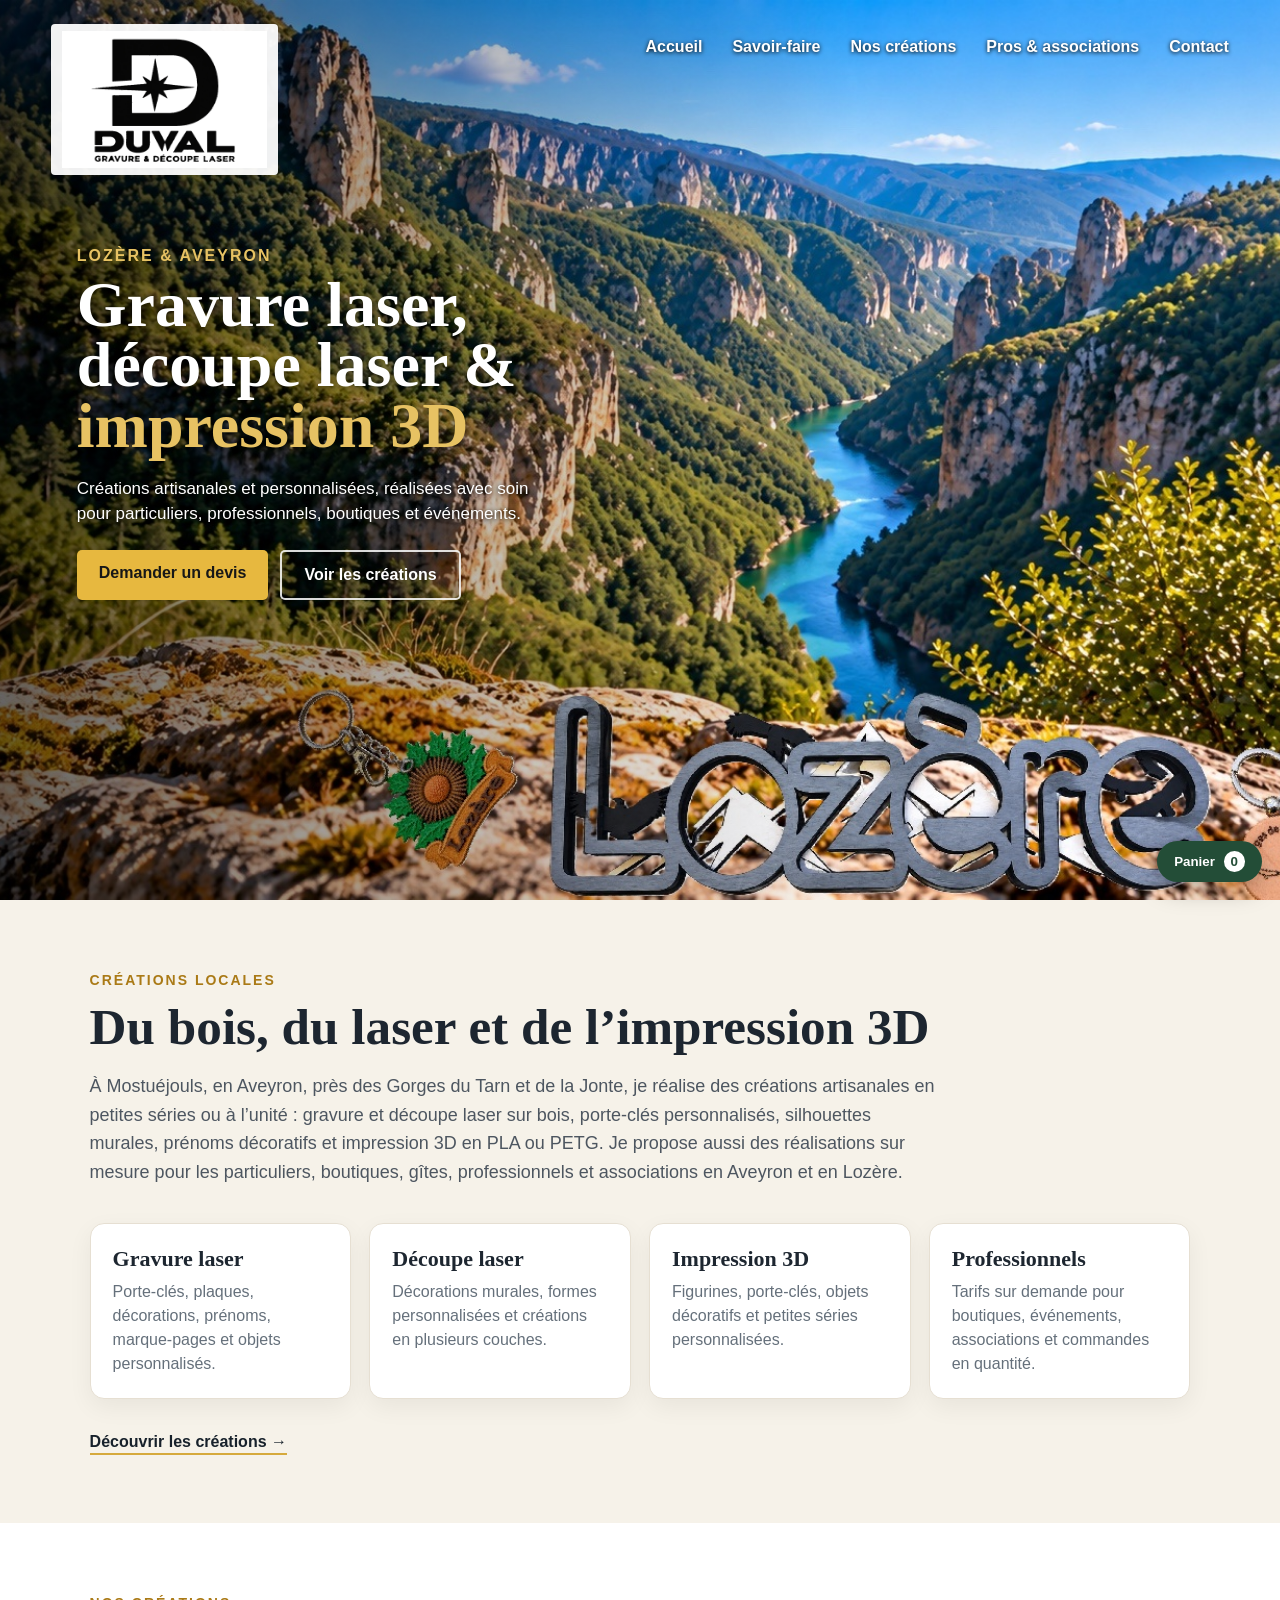
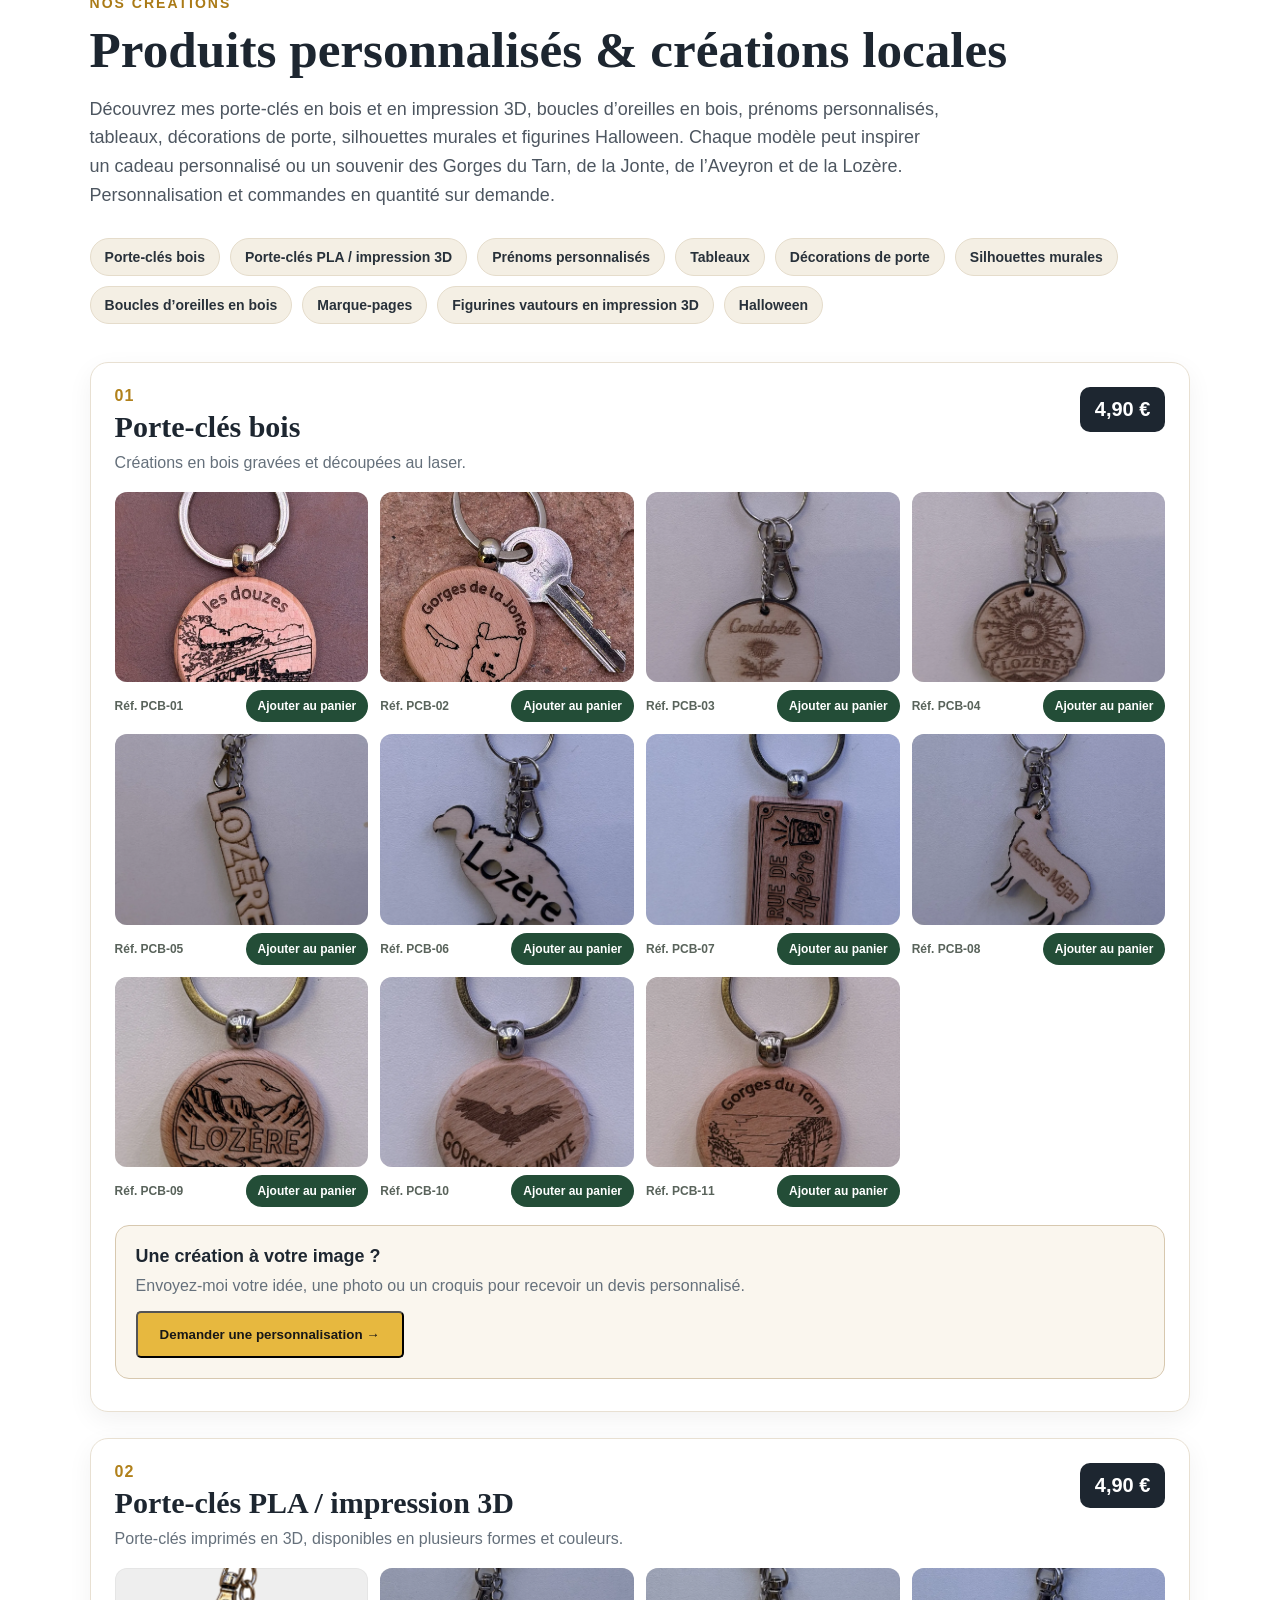
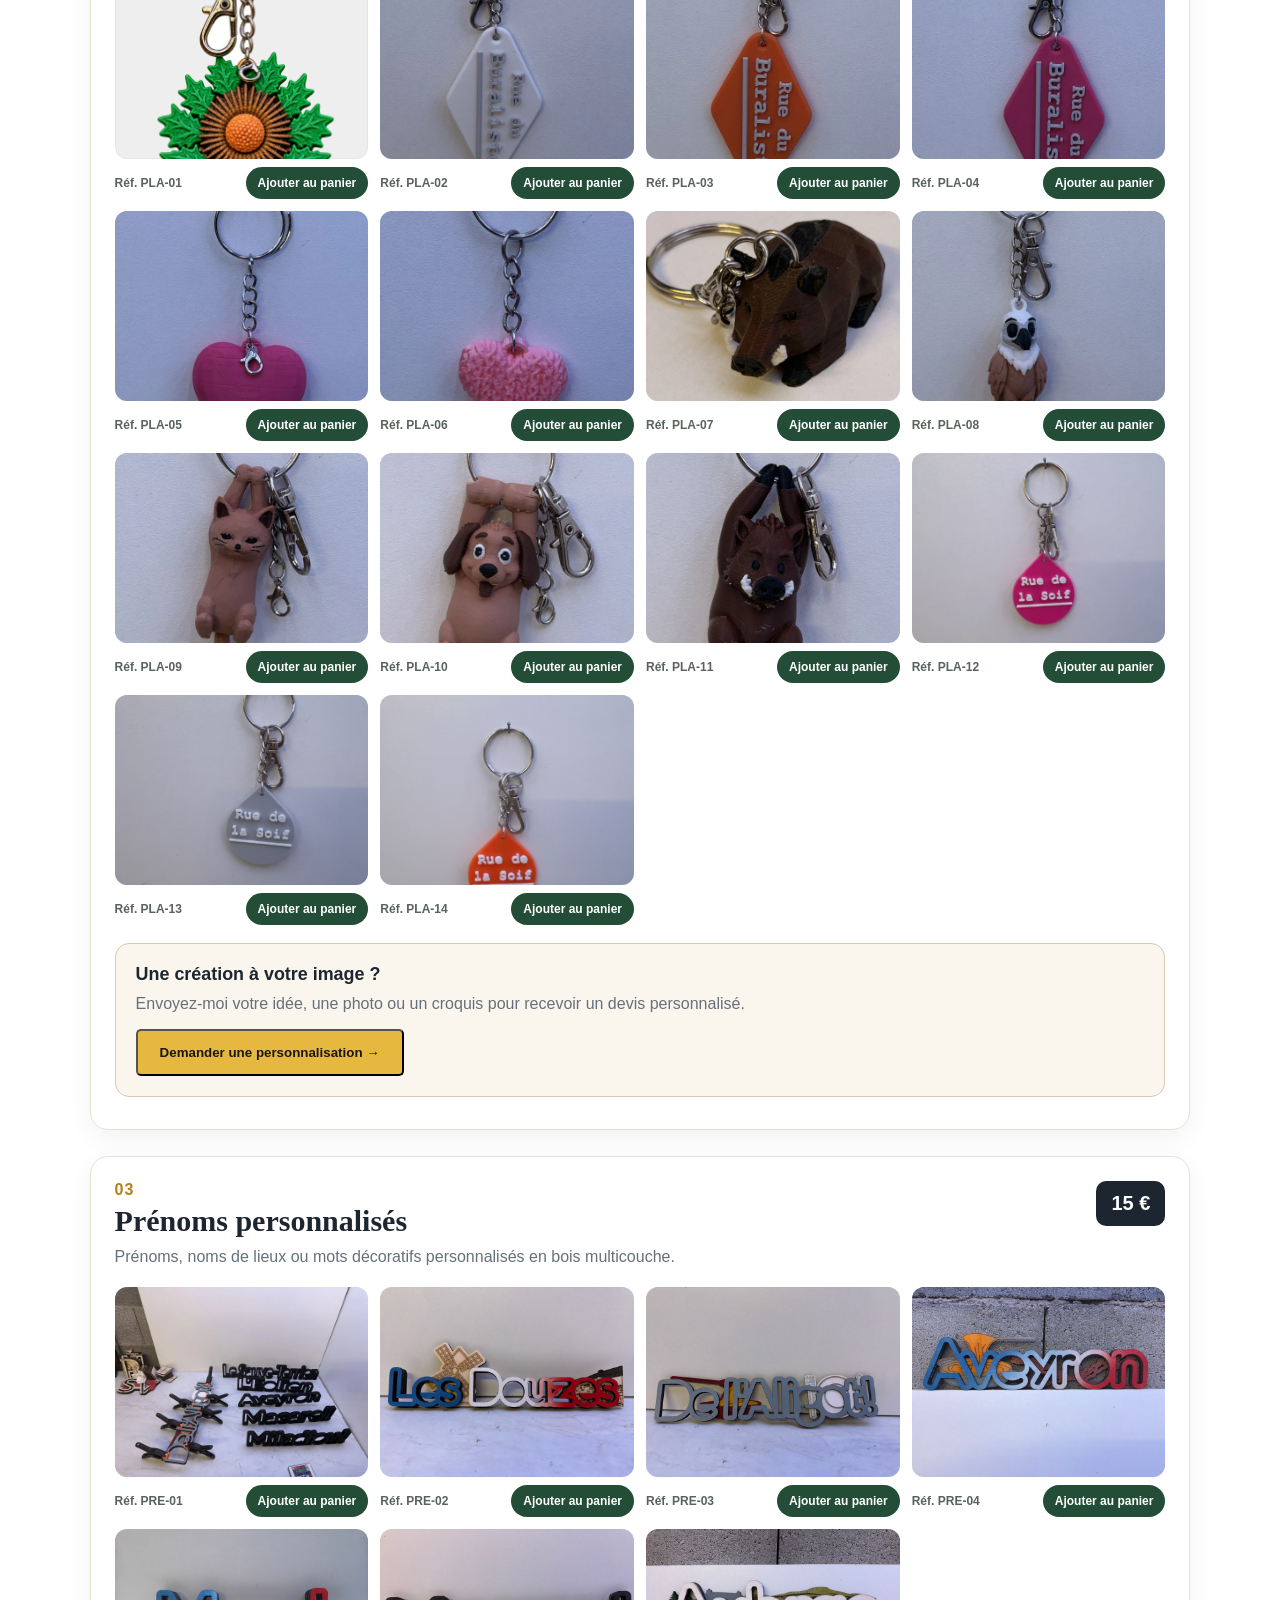
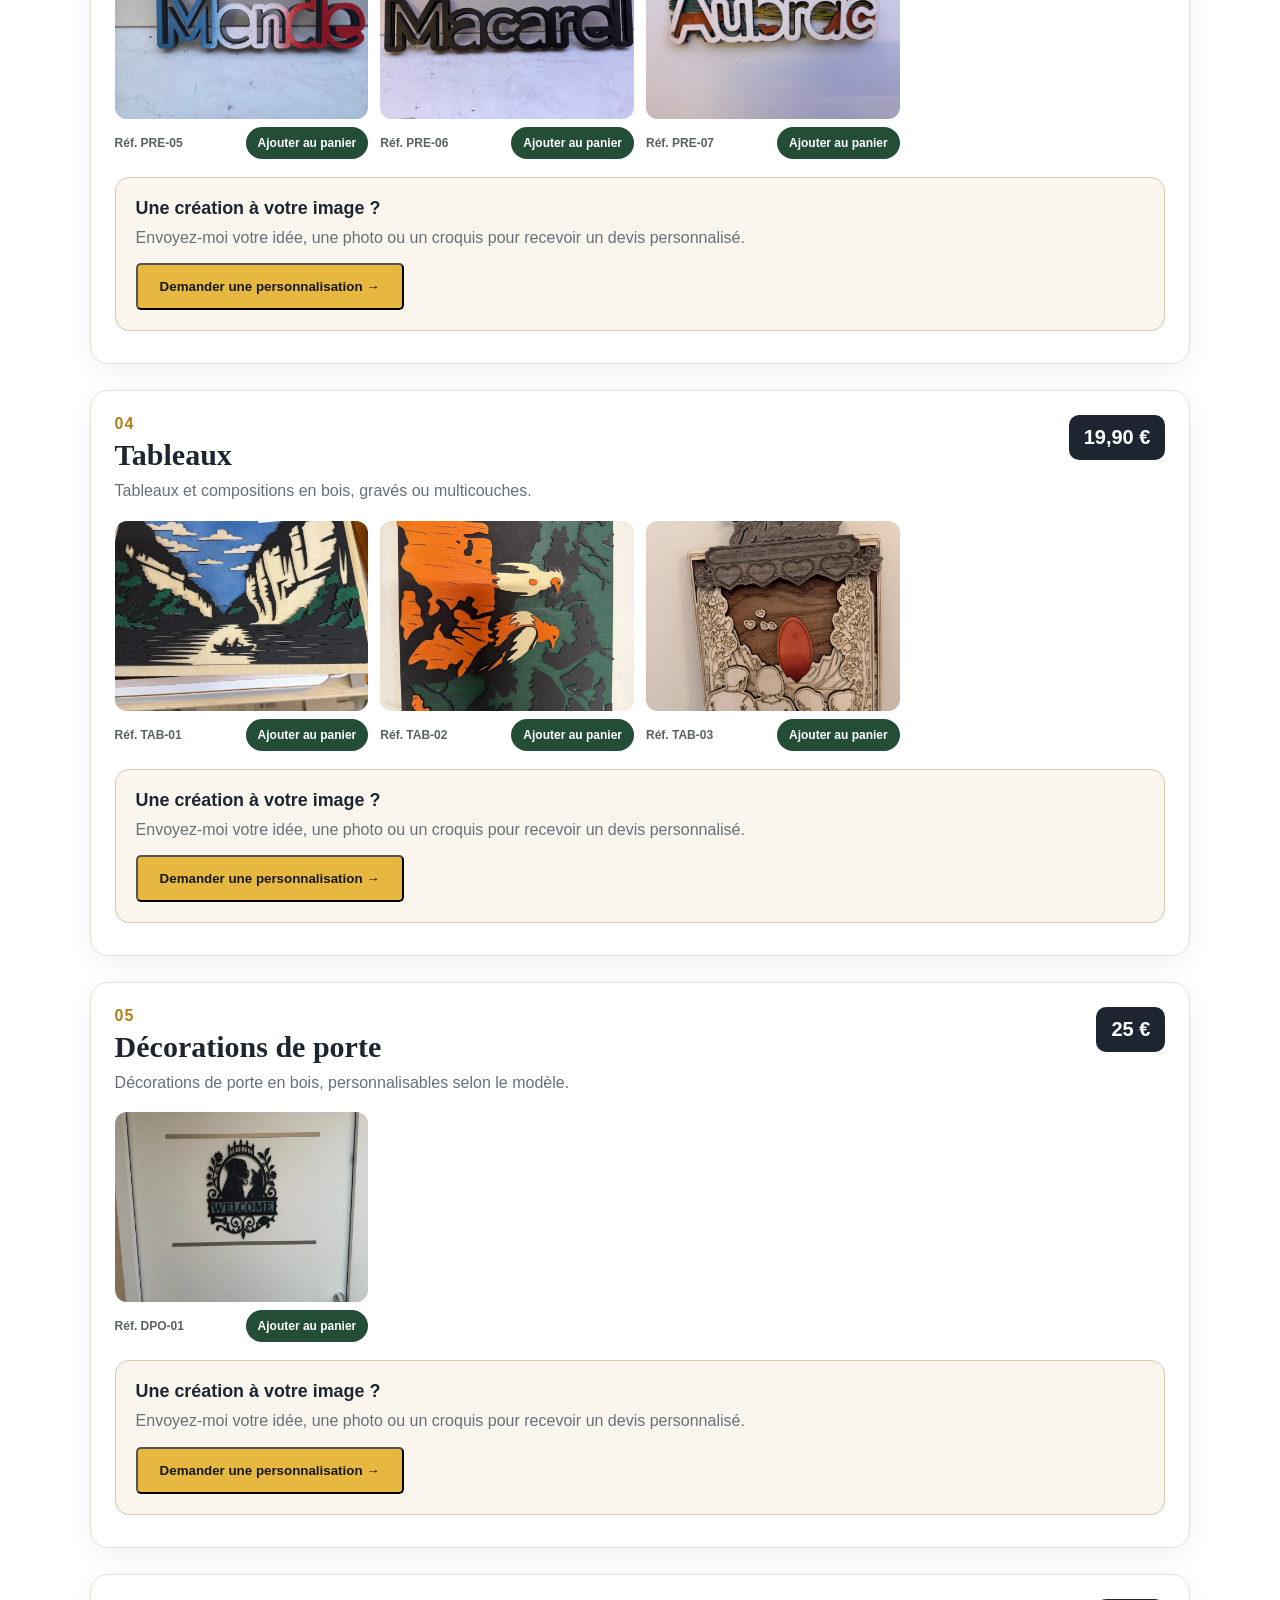
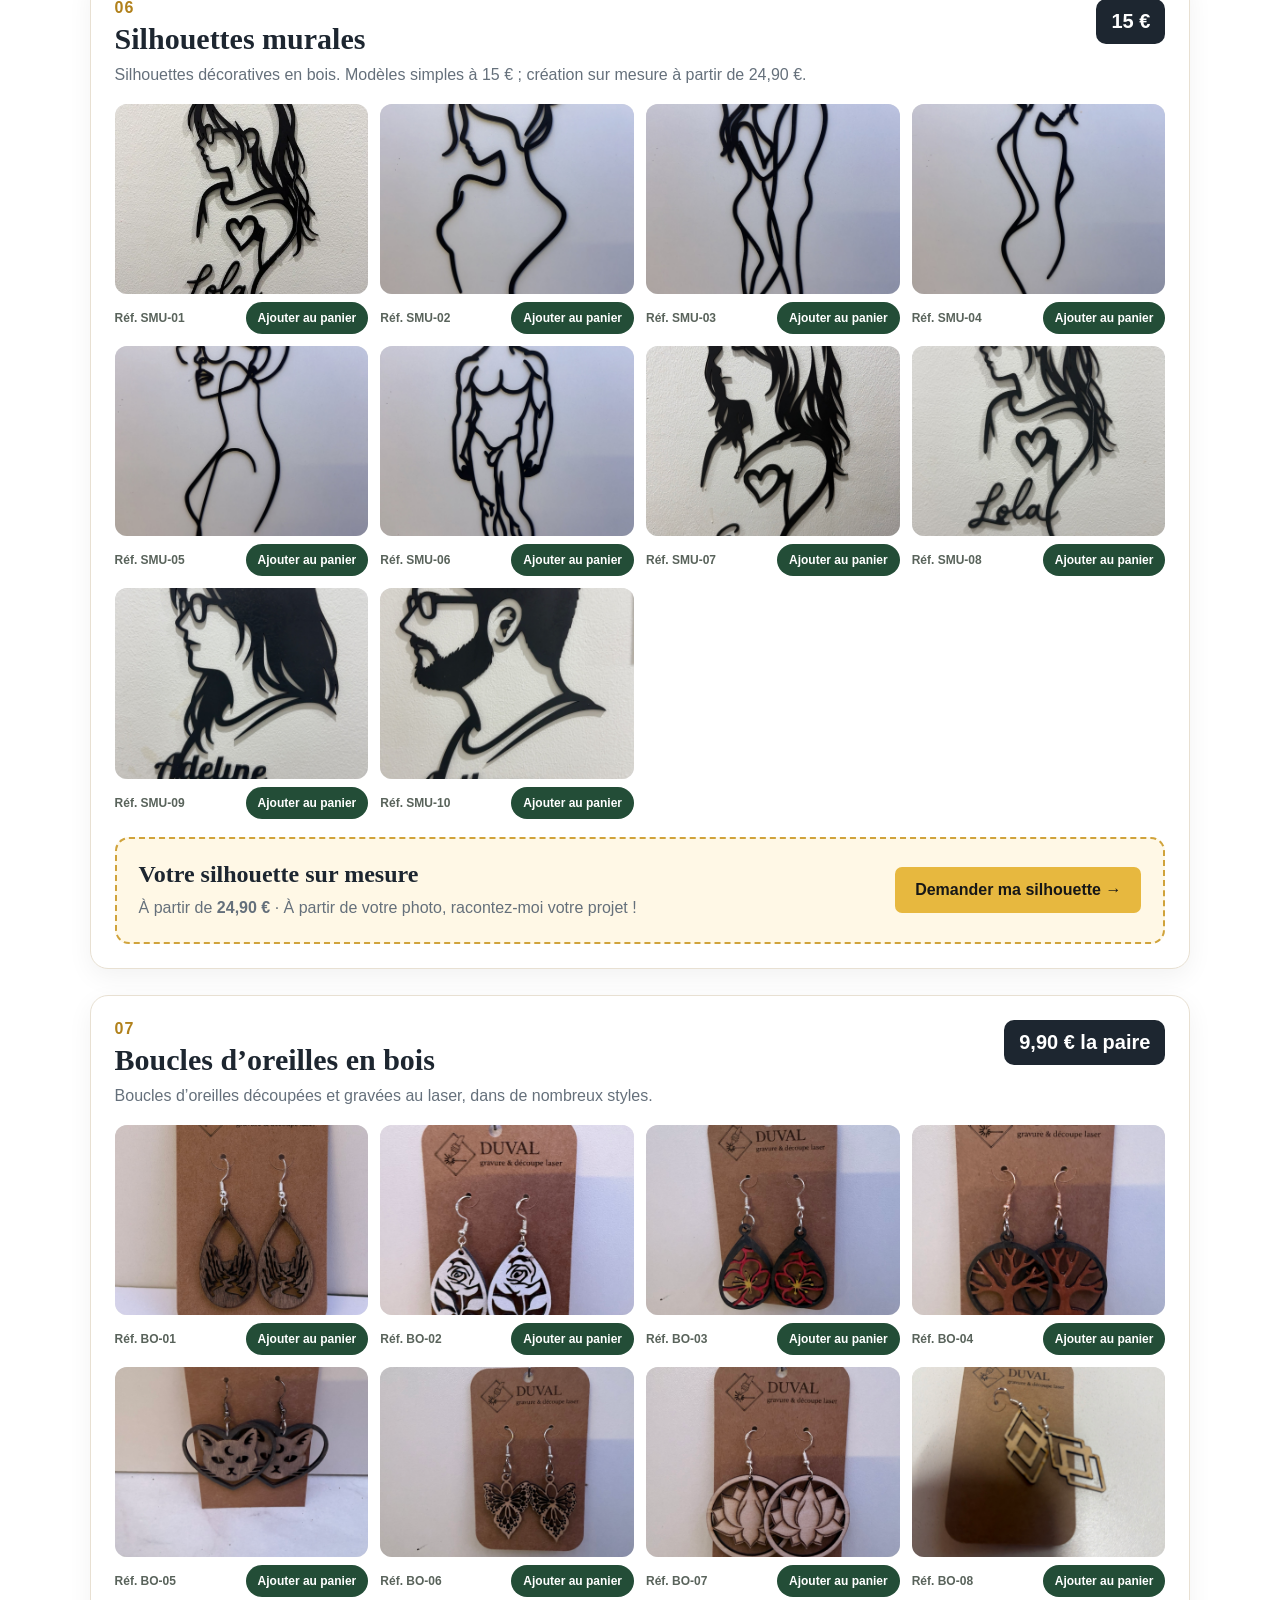
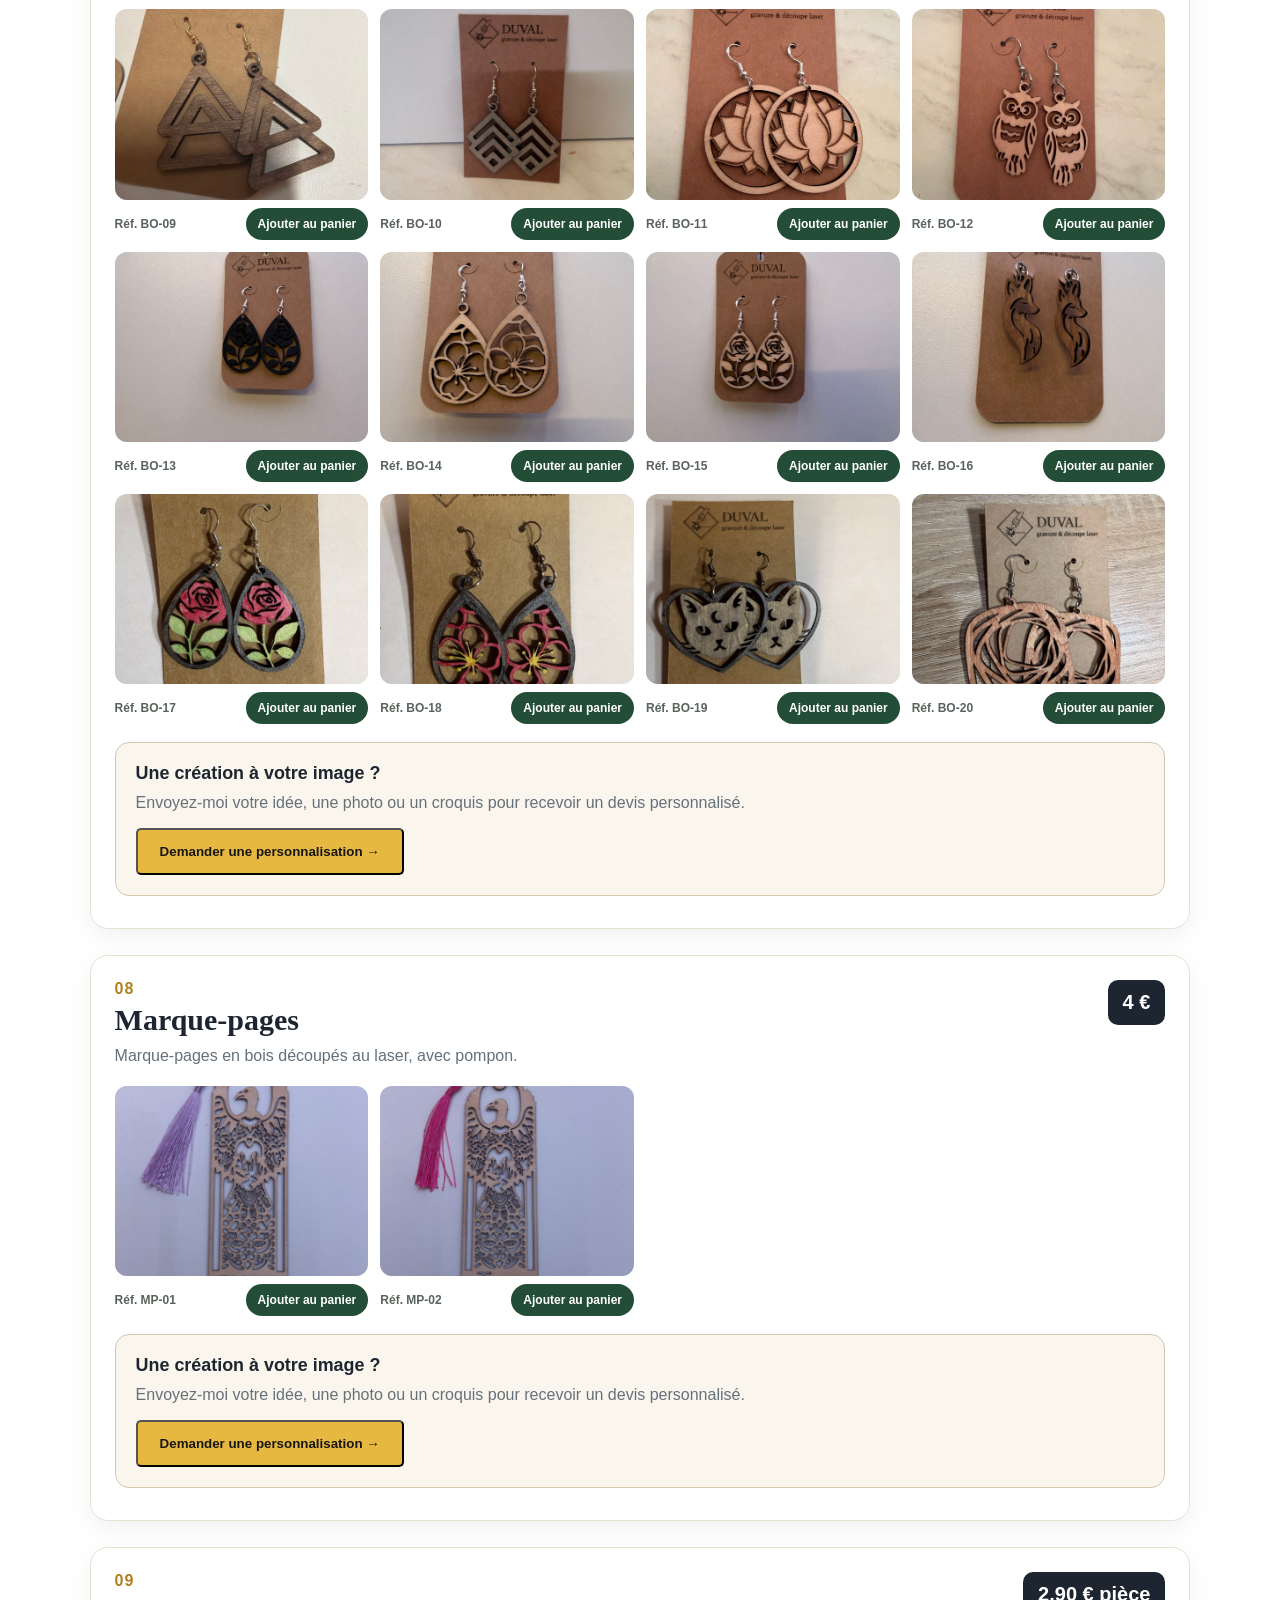
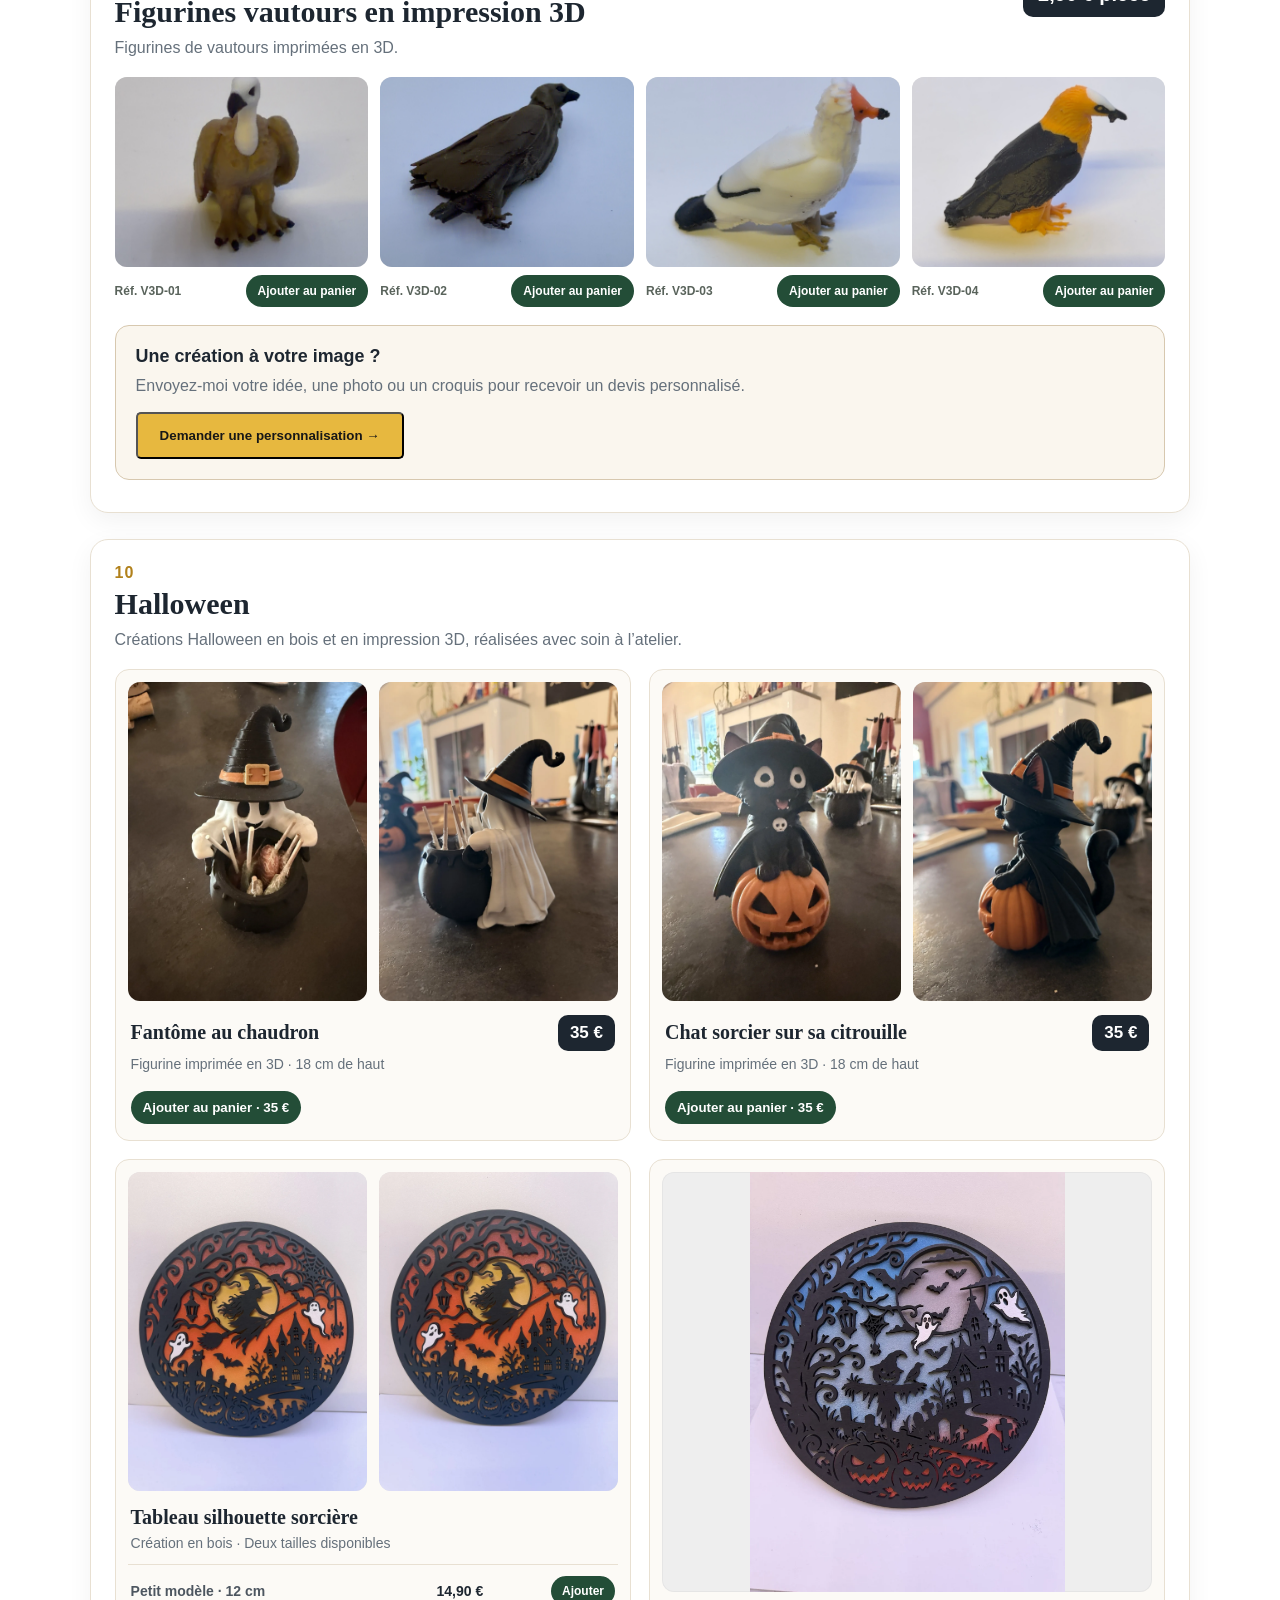
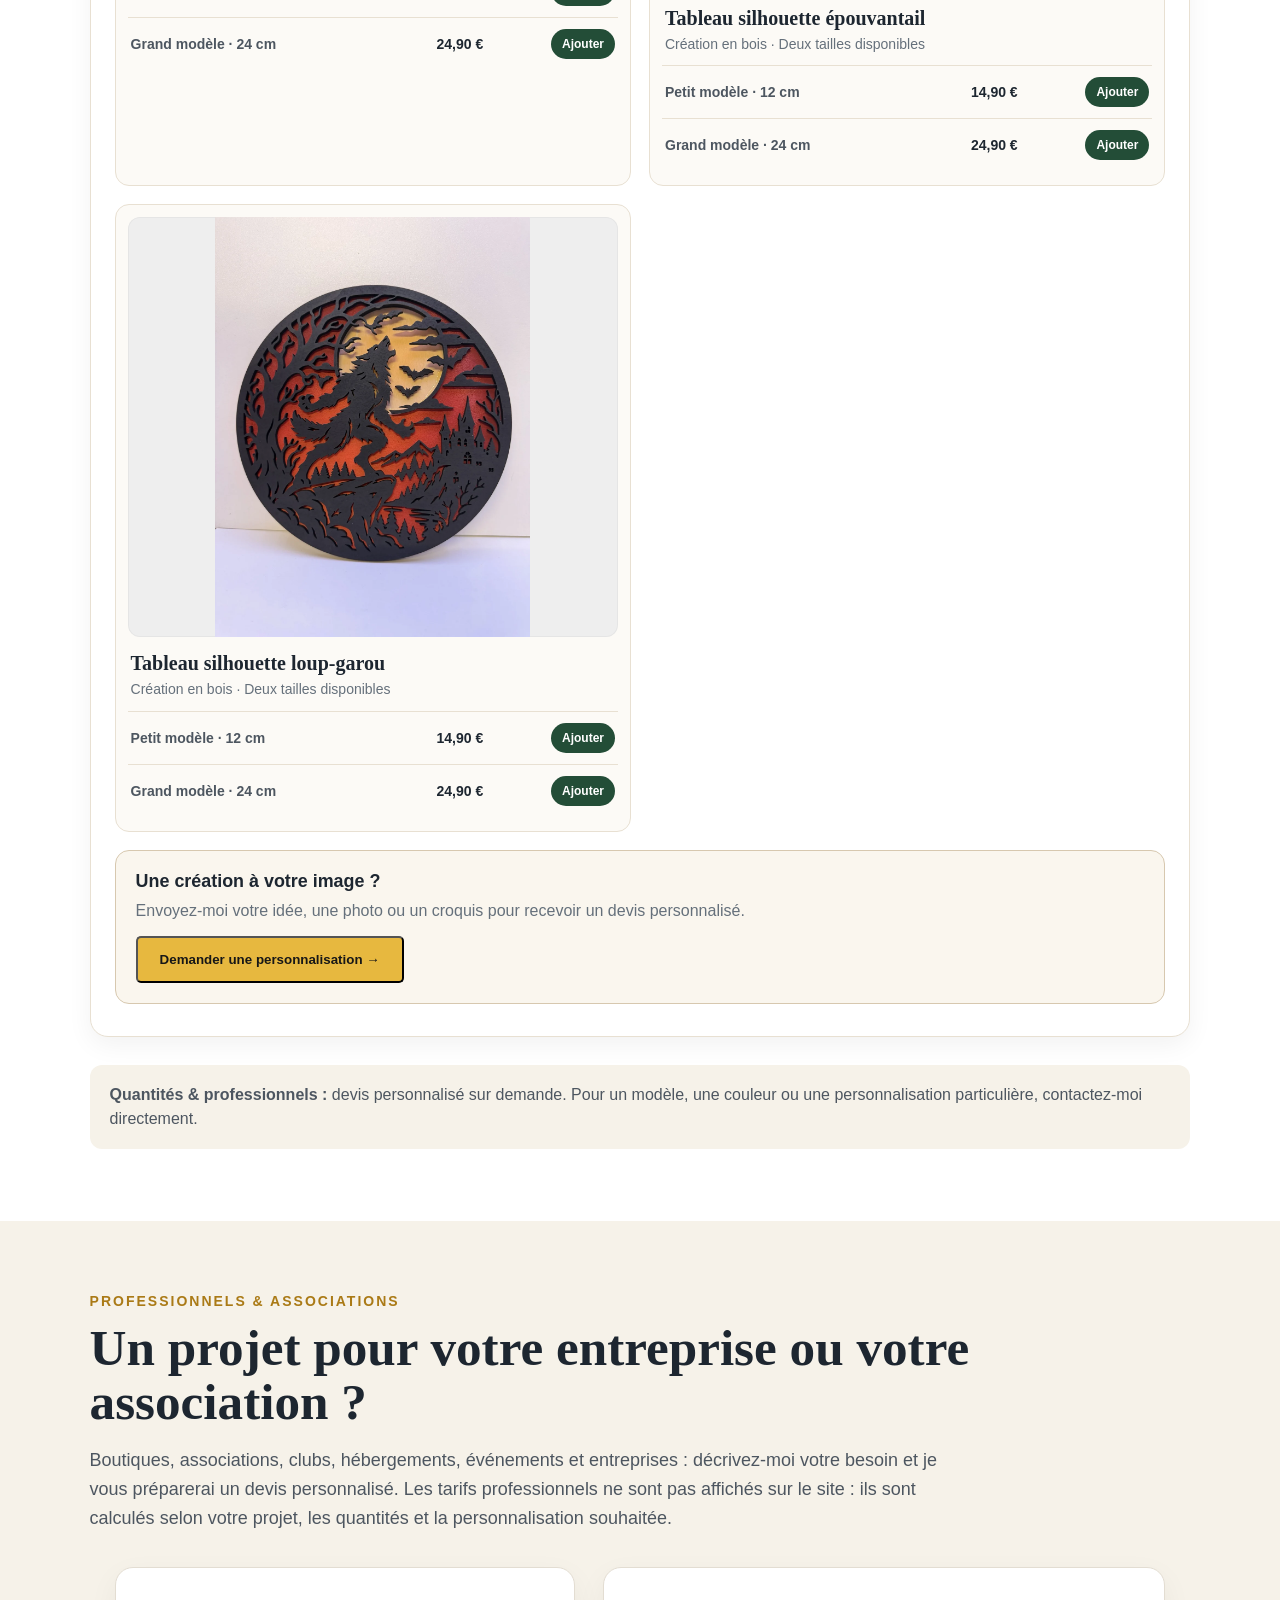
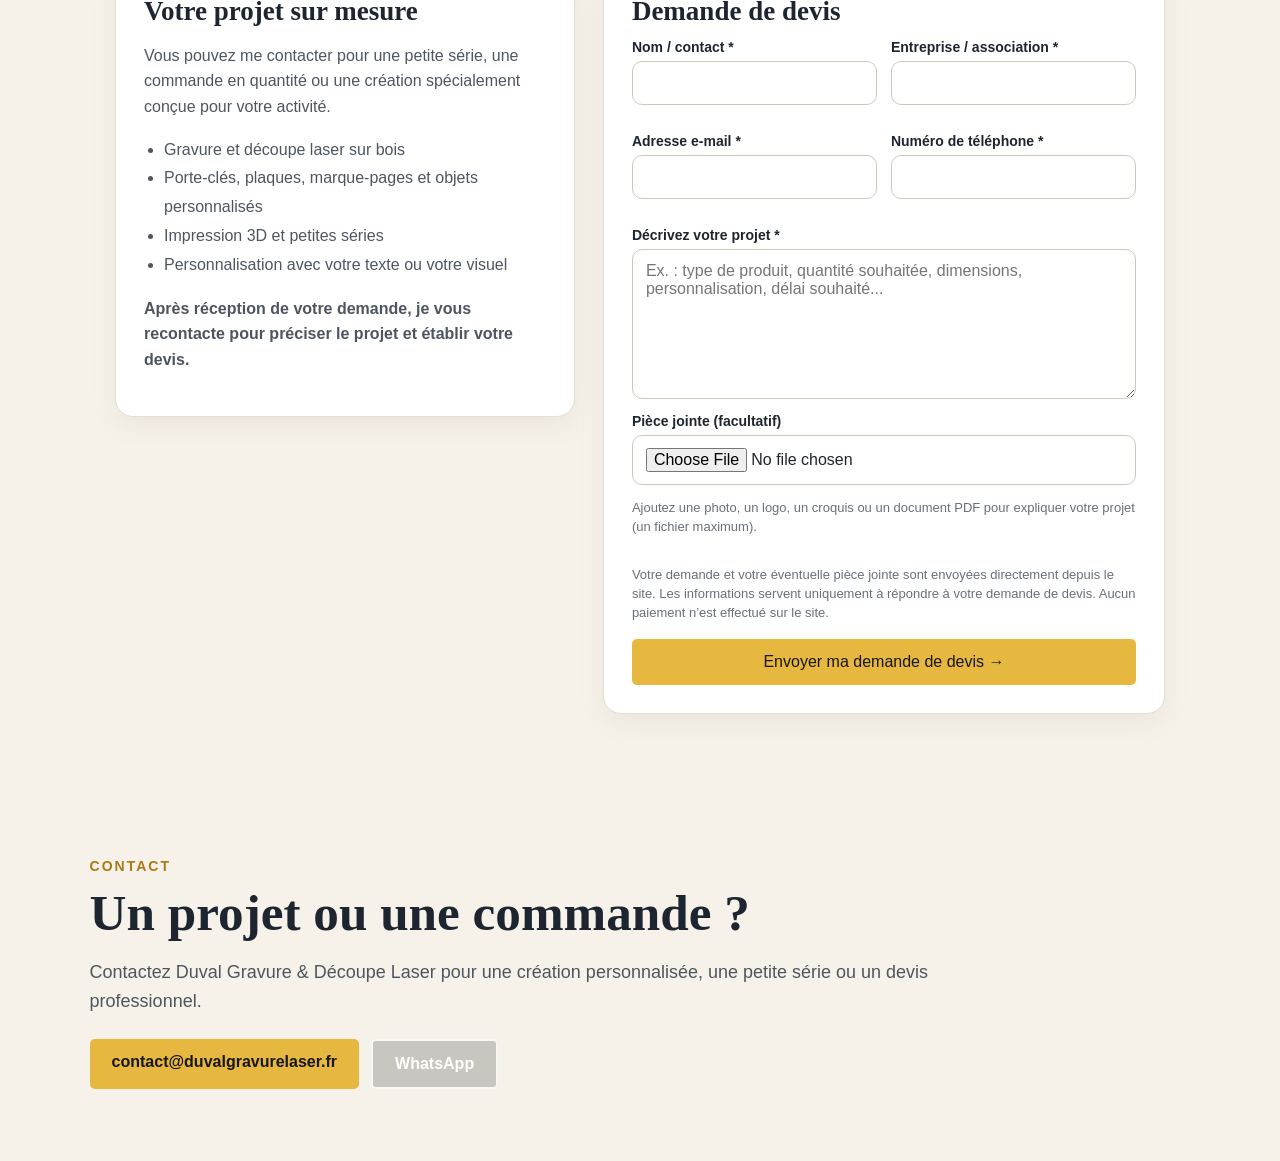
==== commit 2bf6ca38: "Add files via upload" ====
--- a/index.html
+++ b/index.html
@@ -511,14 +511,12 @@
 <button class="photo" type="button" data-full="pla-vautour-3d.webp" aria-label="Agrandir : Porte-clé vautour 3D en PLA"><img src="pla-vautour-3d.webp" alt="Porte-clé vautour 3D en PLA" loading="lazy"></button>
 <button class="photo" type="button" data-full="pla-chat-suspendu.webp" aria-label="Agrandir : Porte-clé chat suspendu en PLA"><img src="pla-chat-suspendu.webp" alt="Porte-clé chat suspendu en PLA" loading="lazy"></button>
 <button class="photo" type="button" data-full="pla-chien-suspendu.webp" aria-label="Agrandir : Porte-clé chien suspendu en PLA"><img src="pla-chien-suspendu.webp" alt="Porte-clé chien suspendu en PLA" loading="lazy"></button>
-<button class="photo" type="button" data-full="pla-sanglier-suspendu.webp" aria-label="Agrandir : Porte-clé sanglier suspendu en PLA"><img src="pla-sanglier-suspendu.webp" alt="Porte-clé sanglier suspendu en PLA" loading="lazy"></button></div>
-      <details class="more"><summary>Voir les autres modèles (3)</summary><div class="gallery all-gallery"><button class="photo" type="button" data-full="pla-rue-soif-rose.jpeg" aria-label="Agrandir : Porte-clé Rue de la Soif rose"><img src="pla-rue-soif-rose.jpeg" alt="Porte-clé Rue de la Soif rose" loading="lazy"></button><button class="photo" type="button" data-full="pla-rue-soif-gris.jpeg" aria-label="Agrandir : Porte-clé Rue de la Soif gris"><img src="pla-rue-soif-gris.jpeg" alt="Porte-clé Rue de la Soif gris" loading="lazy"></button><button class="photo" type="button" data-full="pla-rue-soif-orange.jpeg" aria-label="Agrandir : Porte-clé Rue de la Soif orange"><img src="pla-rue-soif-orange.jpeg" alt="Porte-clé Rue de la Soif orange" loading="lazy"></button></div></details>
+<button class="photo" type="button" data-full="pla-sanglier-suspendu.webp" aria-label="Agrandir : Porte-clé sanglier suspendu en PLA"><img src="pla-sanglier-suspendu.webp" alt="Porte-clé sanglier suspendu en PLA" loading="lazy"></button><button class="photo" type="button" data-full="pla-rue-soif-rose.jpeg" aria-label="Agrandir : Porte-clé Rue de la Soif rose"><img src="pla-rue-soif-rose.jpeg" alt="Porte-clé Rue de la Soif rose" loading="lazy"></button><button class="photo" type="button" data-full="pla-rue-soif-gris.jpeg" aria-label="Agrandir : Porte-clé Rue de la Soif gris"><img src="pla-rue-soif-gris.jpeg" alt="Porte-clé Rue de la Soif gris" loading="lazy"></button><button class="photo" type="button" data-full="pla-rue-soif-orange.jpeg" aria-label="Agrandir : Porte-clé Rue de la Soif orange"><img src="pla-rue-soif-orange.jpeg" alt="Porte-clé Rue de la Soif orange" loading="lazy"></button></div>
     <div class="custom-request"><strong>Une création à votre image ?</strong><p>Envoyez-moi votre idée, une photo ou un croquis pour recevoir un devis personnalisé.</p><button type="button" class="btn primary open-custom-request" data-category="Porte-clés PLA / impression 3D">Demander une personnalisation →</button></div></article>
 
     <article class="product-category" id="prenoms">
       <div class="cat-head"><div><span class="cat-number">03</span><h3>Prénoms personnalisés</h3><p>Prénoms, noms de lieux ou mots décoratifs personnalisés en bois multicouche.</p></div><div class="price">15 €</div></div>
-      <div class="gallery"><button class="photo" type="button" data-full="prenom-ancien-collection.webp" aria-label="Agrandir : Prénoms décoratifs multicouches"><img src="prenom-ancien-collection.webp" alt="Prénoms décoratifs multicouches" loading="lazy"></button><button class="photo" type="button" data-full="prenom-les-douzes.jpeg" aria-label="Agrandir : Décoration Les Douzes"><img src="prenom-les-douzes.jpeg" alt="Décoration Les Douzes" loading="lazy"></button><button class="photo" type="button" data-full="prenom-aigoual.jpeg" aria-label="Agrandir : Décoration De l’Aigoual"><img src="prenom-aigoual.jpeg" alt="Décoration De l’Aigoual" loading="lazy"></button></div>
-      <details class="more"><summary>Voir tous les modèles (7)</summary><div class="gallery all-gallery"><button class="photo" type="button" data-full="prenom-aveyron.jpeg" aria-label="Agrandir : Décoration Aveyron"><img src="prenom-aveyron.jpeg" alt="Décoration Aveyron" loading="lazy"></button><button class="photo" type="button" data-full="prenom-mende.jpeg" aria-label="Agrandir : Décoration Mende"><img src="prenom-mende.jpeg" alt="Décoration Mende" loading="lazy"></button><button class="photo" type="button" data-full="prenom-macarel.jpeg" aria-label="Agrandir : Décoration Macarel"><img src="prenom-macarel.jpeg" alt="Décoration Macarel" loading="lazy"></button><button class="photo" type="button" data-full="prenom-aubrac.jpeg" aria-label="Agrandir : Décoration Aubrac"><img src="prenom-aubrac.jpeg" alt="Décoration Aubrac" loading="lazy"></button></div></details>
+      <div class="gallery"><button class="photo" type="button" data-full="prenom-ancien-collection.webp" aria-label="Agrandir : Prénoms décoratifs multicouches"><img src="prenom-ancien-collection.webp" alt="Prénoms décoratifs multicouches" loading="lazy"></button><button class="photo" type="button" data-full="prenom-les-douzes.jpeg" aria-label="Agrandir : Décoration Les Douzes"><img src="prenom-les-douzes.jpeg" alt="Décoration Les Douzes" loading="lazy"></button><button class="photo" type="button" data-full="prenom-aigoual.jpeg" aria-label="Agrandir : Décoration De l’Aigoual"><img src="prenom-aigoual.jpeg" alt="Décoration De l’Aigoual" loading="lazy"></button><button class="photo" type="button" data-full="prenom-aveyron.jpeg" aria-label="Agrandir : Décoration Aveyron"><img src="prenom-aveyron.jpeg" alt="Décoration Aveyron" loading="lazy"></button><button class="photo" type="button" data-full="prenom-mende.jpeg" aria-label="Agrandir : Décoration Mende"><img src="prenom-mende.jpeg" alt="Décoration Mende" loading="lazy"></button><button class="photo" type="button" data-full="prenom-macarel.jpeg" aria-label="Agrandir : Décoration Macarel"><img src="prenom-macarel.jpeg" alt="Décoration Macarel" loading="lazy"></button><button class="photo" type="button" data-full="prenom-aubrac.jpeg" aria-label="Agrandir : Décoration Aubrac"><img src="prenom-aubrac.jpeg" alt="Décoration Aubrac" loading="lazy"></button></div>
     <div class="custom-request"><strong>Une création à votre image ?</strong><p>Envoyez-moi votre idée, une photo ou un croquis pour recevoir un devis personnalisé.</p><button type="button" class="btn primary open-custom-request" data-category="Prénoms personnalisés">Demander une personnalisation →</button></div></article>
 
     <article class="product-category" id="tableaux">
@@ -535,8 +533,7 @@
 
     <article class="product-category" id="silhouettes">
       <div class="cat-head"><div><span class="cat-number">06</span><h3>Silhouettes murales</h3><p>Silhouettes décoratives en bois. Modèles simples à 15 € ; création sur mesure à partir de 24,90 €.</p></div><div class="price">15 €</div></div>
-      <div class="gallery"><button class="photo" type="button" data-full="silhouette-ancienne.webp" aria-label="Agrandir : Silhouette murale personnalisée"><img src="silhouette-ancienne.webp" alt="Silhouette murale personnalisée" loading="lazy"></button><button class="photo" type="button" data-full="silhouette-femme-profil-1.jpeg" aria-label="Agrandir : Silhouette murale femme profil"><img src="silhouette-femme-profil-1.jpeg" alt="Silhouette murale femme profil" loading="lazy"></button><button class="photo" type="button" data-full="silhouette-couple.jpeg" aria-label="Agrandir : Silhouette murale couple"><img src="silhouette-couple.jpeg" alt="Silhouette murale couple" loading="lazy"></button><button class="photo" type="button" data-full="silhouette-femme-profil-2.jpeg" aria-label="Agrandir : Silhouette murale femme"><img src="silhouette-femme-profil-2.jpeg" alt="Silhouette murale femme" loading="lazy"></button></div>
-      <details class="more"><summary>Voir tous les modèles (10)</summary><div class="gallery all-gallery"><button class="photo" type="button" data-full="silhouette-femme-lunettes.jpeg" aria-label="Agrandir : Silhouette murale femme lunettes"><img src="silhouette-femme-lunettes.jpeg" alt="Silhouette murale femme lunettes" loading="lazy"></button><button class="photo" type="button" data-full="silhouette-homme.jpeg" aria-label="Agrandir : Silhouette murale homme"><img src="silhouette-homme.jpeg" alt="Silhouette murale homme" loading="lazy"></button><button class="photo" type="button" data-full="silhouette-ema.jpeg" aria-label="Agrandir : Silhouette personnalisée Ema"><img src="silhouette-ema.jpeg" alt="Silhouette personnalisée Ema" loading="lazy"></button><button class="photo" type="button" data-full="silhouette-lola.jpeg" aria-label="Agrandir : Silhouette personnalisée Lola"><img src="silhouette-lola.jpeg" alt="Silhouette personnalisée Lola" loading="lazy"></button><button class="photo" type="button" data-full="silhouette-adeline.jpeg" aria-label="Agrandir : Silhouette personnalisée Adeline"><img src="silhouette-adeline.jpeg" alt="Silhouette personnalisée Adeline" loading="lazy"></button><button class="photo" type="button" data-full="silhouette-anthony.jpeg" aria-label="Agrandir : Silhouette personnalisée Anthony"><img src="silhouette-anthony.jpeg" alt="Silhouette personnalisée Anthony" loading="lazy"></button></div></details>
+      <div class="gallery"><button class="photo" type="button" data-full="silhouette-ancienne.webp" aria-label="Agrandir : Silhouette murale personnalisée"><img src="silhouette-ancienne.webp" alt="Silhouette murale personnalisée" loading="lazy"></button><button class="photo" type="button" data-full="silhouette-femme-profil-1.jpeg" aria-label="Agrandir : Silhouette murale femme profil"><img src="silhouette-femme-profil-1.jpeg" alt="Silhouette murale femme profil" loading="lazy"></button><button class="photo" type="button" data-full="silhouette-couple.jpeg" aria-label="Agrandir : Silhouette murale couple"><img src="silhouette-couple.jpeg" alt="Silhouette murale couple" loading="lazy"></button><button class="photo" type="button" data-full="silhouette-femme-profil-2.jpeg" aria-label="Agrandir : Silhouette murale femme"><img src="silhouette-femme-profil-2.jpeg" alt="Silhouette murale femme" loading="lazy"></button><button class="photo" type="button" data-full="silhouette-femme-lunettes.jpeg" aria-label="Agrandir : Silhouette murale femme lunettes"><img src="silhouette-femme-lunettes.jpeg" alt="Silhouette murale femme lunettes" loading="lazy"></button><button class="photo" type="button" data-full="silhouette-homme.jpeg" aria-label="Agrandir : Silhouette murale homme"><img src="silhouette-homme.jpeg" alt="Silhouette murale homme" loading="lazy"></button><button class="photo" type="button" data-full="silhouette-ema.jpeg" aria-label="Agrandir : Silhouette personnalisée Ema"><img src="silhouette-ema.jpeg" alt="Silhouette personnalisée Ema" loading="lazy"></button><button class="photo" type="button" data-full="silhouette-lola.jpeg" aria-label="Agrandir : Silhouette personnalisée Lola"><img src="silhouette-lola.jpeg" alt="Silhouette personnalisée Lola" loading="lazy"></button><button class="photo" type="button" data-full="silhouette-adeline.jpeg" aria-label="Agrandir : Silhouette personnalisée Adeline"><img src="silhouette-adeline.jpeg" alt="Silhouette personnalisée Adeline" loading="lazy"></button><button class="photo" type="button" data-full="silhouette-anthony.jpeg" aria-label="Agrandir : Silhouette personnalisée Anthony"><img src="silhouette-anthony.jpeg" alt="Silhouette personnalisée Anthony" loading="lazy"></button></div>
       <div class="custom-silhouette-card">
         <div><strong>Votre silhouette sur mesure</strong><p>À partir de <b>24,90 €</b> · À partir de votre photo, racontez-moi votre projet !</p></div>
         <button type="button" class="custom-silhouette-button" id="openSilhouetteForm">Demander ma silhouette →</button>
@@ -545,8 +542,7 @@
 
     <article class="product-category" id="boucles">
       <div class="cat-head"><div><span class="cat-number">07</span><h3>Boucles d’oreilles en bois</h3><p>Boucles d’oreilles découpées et gravées au laser, dans de nombreux styles.</p></div><div class="price">9,90 € la paire</div></div>
-      <div class="gallery"><button class="photo" type="button" data-full="boucles-01.jpeg" aria-label="Agrandir : Boucles d’oreilles paysage"><img src="boucles-01.jpeg" alt="Boucles d’oreilles paysage" loading="lazy"></button><button class="photo" type="button" data-full="boucles-02.jpeg" aria-label="Agrandir : Boucles d’oreilles roses"><img src="boucles-02.jpeg" alt="Boucles d’oreilles roses" loading="lazy"></button><button class="photo" type="button" data-full="boucles-03.jpeg" aria-label="Agrandir : Boucles d’oreilles fleur colorée"><img src="boucles-03.jpeg" alt="Boucles d’oreilles fleur colorée" loading="lazy"></button><button class="photo" type="button" data-full="boucles-04.jpeg" aria-label="Agrandir : Boucles d’oreilles arbre"><img src="boucles-04.jpeg" alt="Boucles d’oreilles arbre" loading="lazy"></button></div>
-      <details class="more"><summary>Voir tous les modèles (20)</summary><div class="gallery all-gallery"><button class="photo" type="button" data-full="boucles-05.jpeg" aria-label="Agrandir : Boucles d’oreilles chats"><img src="boucles-05.jpeg" alt="Boucles d’oreilles chats" loading="lazy"></button><button class="photo" type="button" data-full="boucles-06.jpeg" aria-label="Agrandir : Boucles d’oreilles papillons"><img src="boucles-06.jpeg" alt="Boucles d’oreilles papillons" loading="lazy"></button><button class="photo" type="button" data-full="boucles-07.jpeg" aria-label="Agrandir : Boucles d’oreilles lotus"><img src="boucles-07.jpeg" alt="Boucles d’oreilles lotus" loading="lazy"></button><button class="photo" type="button" data-full="boucles-08.jpeg" aria-label="Agrandir : Boucles d’oreilles géométriques"><img src="boucles-08.jpeg" alt="Boucles d’oreilles géométriques" loading="lazy"></button><button class="photo" type="button" data-full="boucles-09.jpeg" aria-label="Agrandir : Boucles d’oreilles triangles"><img src="boucles-09.jpeg" alt="Boucles d’oreilles triangles" loading="lazy"></button><button class="photo" type="button" data-full="boucles-10.jpeg" aria-label="Agrandir : Boucles d’oreilles géométriques carrées"><img src="boucles-10.jpeg" alt="Boucles d’oreilles géométriques carrées" loading="lazy"></button><button class="photo" type="button" data-full="boucles-11.jpeg" aria-label="Agrandir : Boucles d’oreilles lotus bois"><img src="boucles-11.jpeg" alt="Boucles d’oreilles lotus bois" loading="lazy"></button><button class="photo" type="button" data-full="boucles-12.jpeg" aria-label="Agrandir : Boucles d’oreilles hiboux"><img src="boucles-12.jpeg" alt="Boucles d’oreilles hiboux" loading="lazy"></button><button class="photo" type="button" data-full="boucles-13.jpeg" aria-label="Agrandir : Boucles d’oreilles roses noires"><img src="boucles-13.jpeg" alt="Boucles d’oreilles roses noires" loading="lazy"></button><button class="photo" type="button" data-full="boucles-14.jpeg" aria-label="Agrandir : Boucles d’oreilles fleurs bois"><img src="boucles-14.jpeg" alt="Boucles d’oreilles fleurs bois" loading="lazy"></button><button class="photo" type="button" data-full="boucles-15.jpeg" aria-label="Agrandir : Boucles d’oreilles roses bois"><img src="boucles-15.jpeg" alt="Boucles d’oreilles roses bois" loading="lazy"></button><button class="photo" type="button" data-full="boucles-16.jpeg" aria-label="Agrandir : Boucles d’oreilles renards"><img src="boucles-16.jpeg" alt="Boucles d’oreilles renards" loading="lazy"></button><button class="photo" type="button" data-full="boucles-17.jpeg" aria-label="Agrandir : Boucles d’oreilles roses colorées"><img src="boucles-17.jpeg" alt="Boucles d’oreilles roses colorées" loading="lazy"></button><button class="photo" type="button" data-full="boucles-18.jpeg" aria-label="Agrandir : Boucles d’oreilles fleurs colorées"><img src="boucles-18.jpeg" alt="Boucles d’oreilles fleurs colorées" loading="lazy"></button><button class="photo" type="button" data-full="boucles-19.jpeg" aria-label="Agrandir : Boucles d’oreilles chats cœur"><img src="boucles-19.jpeg" alt="Boucles d’oreilles chats cœur" loading="lazy"></button><button class="photo" type="button" data-full="boucles-20.jpeg" aria-label="Agrandir : Boucles d’oreilles motif abstrait"><img src="boucles-20.jpeg" alt="Boucles d’oreilles motif abstrait" loading="lazy"></button></div></details>
+      <div class="gallery"><button class="photo" type="button" data-full="boucles-01.jpeg" aria-label="Agrandir : Boucles d’oreilles paysage"><img src="boucles-01.jpeg" alt="Boucles d’oreilles paysage" loading="lazy"></button><button class="photo" type="button" data-full="boucles-02.jpeg" aria-label="Agrandir : Boucles d’oreilles roses"><img src="boucles-02.jpeg" alt="Boucles d’oreilles roses" loading="lazy"></button><button class="photo" type="button" data-full="boucles-03.jpeg" aria-label="Agrandir : Boucles d’oreilles fleur colorée"><img src="boucles-03.jpeg" alt="Boucles d’oreilles fleur colorée" loading="lazy"></button><button class="photo" type="button" data-full="boucles-04.jpeg" aria-label="Agrandir : Boucles d’oreilles arbre"><img src="boucles-04.jpeg" alt="Boucles d’oreilles arbre" loading="lazy"></button><button class="photo" type="button" data-full="boucles-05.jpeg" aria-label="Agrandir : Boucles d’oreilles chats"><img src="boucles-05.jpeg" alt="Boucles d’oreilles chats" loading="lazy"></button><button class="photo" type="button" data-full="boucles-06.jpeg" aria-label="Agrandir : Boucles d’oreilles papillons"><img src="boucles-06.jpeg" alt="Boucles d’oreilles papillons" loading="lazy"></button><button class="photo" type="button" data-full="boucles-07.jpeg" aria-label="Agrandir : Boucles d’oreilles lotus"><img src="boucles-07.jpeg" alt="Boucles d’oreilles lotus" loading="lazy"></button><button class="photo" type="button" data-full="boucles-08.jpeg" aria-label="Agrandir : Boucles d’oreilles géométriques"><img src="boucles-08.jpeg" alt="Boucles d’oreilles géométriques" loading="lazy"></button><button class="photo" type="button" data-full="boucles-09.jpeg" aria-label="Agrandir : Boucles d’oreilles triangles"><img src="boucles-09.jpeg" alt="Boucles d’oreilles triangles" loading="lazy"></button><button class="photo" type="button" data-full="boucles-10.jpeg" aria-label="Agrandir : Boucles d’oreilles géométriques carrées"><img src="boucles-10.jpeg" alt="Boucles d’oreilles géométriques carrées" loading="lazy"></button><button class="photo" type="button" data-full="boucles-11.jpeg" aria-label="Agrandir : Boucles d’oreilles lotus bois"><img src="boucles-11.jpeg" alt="Boucles d’oreilles lotus bois" loading="lazy"></button><button class="photo" type="button" data-full="boucles-12.jpeg" aria-label="Agrandir : Boucles d’oreilles hiboux"><img src="boucles-12.jpeg" alt="Boucles d’oreilles hiboux" loading="lazy"></button><button class="photo" type="button" data-full="boucles-13.jpeg" aria-label="Agrandir : Boucles d’oreilles roses noires"><img src="boucles-13.jpeg" alt="Boucles d’oreilles roses noires" loading="lazy"></button><button class="photo" type="button" data-full="boucles-14.jpeg" aria-label="Agrandir : Boucles d’oreilles fleurs bois"><img src="boucles-14.jpeg" alt="Boucles d’oreilles fleurs bois" loading="lazy"></button><button class="photo" type="button" data-full="boucles-15.jpeg" aria-label="Agrandir : Boucles d’oreilles roses bois"><img src="boucles-15.jpeg" alt="Boucles d’oreilles roses bois" loading="lazy"></button><button class="photo" type="button" data-full="boucles-16.jpeg" aria-label="Agrandir : Boucles d’oreilles renards"><img src="boucles-16.jpeg" alt="Boucles d’oreilles renards" loading="lazy"></button><button class="photo" type="button" data-full="boucles-17.jpeg" aria-label="Agrandir : Boucles d’oreilles roses colorées"><img src="boucles-17.jpeg" alt="Boucles d’oreilles roses colorées" loading="lazy"></button><button class="photo" type="button" data-full="boucles-18.jpeg" aria-label="Agrandir : Boucles d’oreilles fleurs colorées"><img src="boucles-18.jpeg" alt="Boucles d’oreilles fleurs colorées" loading="lazy"></button><button class="photo" type="button" data-full="boucles-19.jpeg" aria-label="Agrandir : Boucles d’oreilles chats cœur"><img src="boucles-19.jpeg" alt="Boucles d’oreilles chats cœur" loading="lazy"></button><button class="photo" type="button" data-full="boucles-20.jpeg" aria-label="Agrandir : Boucles d’oreilles motif abstrait"><img src="boucles-20.jpeg" alt="Boucles d’oreilles motif abstrait" loading="lazy"></button></div>
     <div class="custom-request"><strong>Une création à votre image ?</strong><p>Envoyez-moi votre idée, une photo ou un croquis pour recevoir un devis personnalisé.</p><button type="button" class="btn primary open-custom-request" data-category="Boucles d’oreilles en bois">Demander une personnalisation →</button></div></article>
 
     <article class="product-category" id="marque-pages">
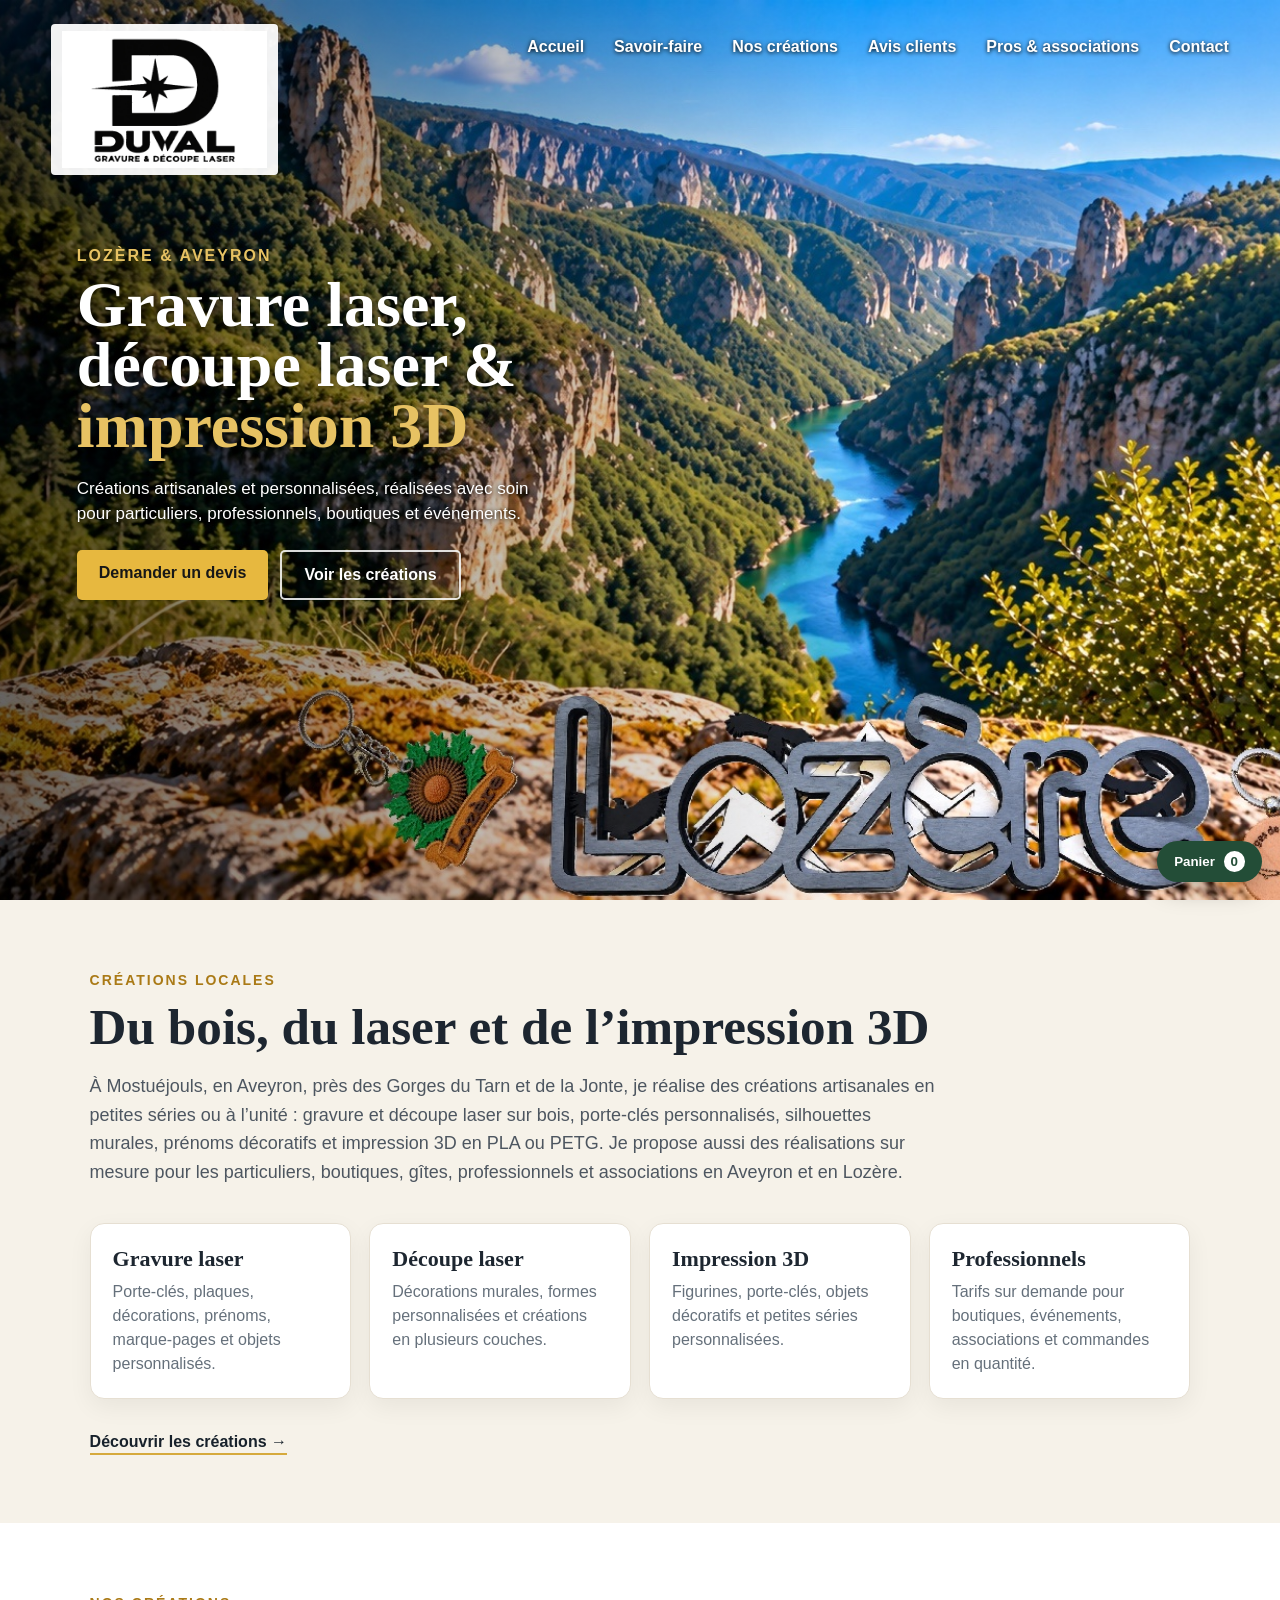
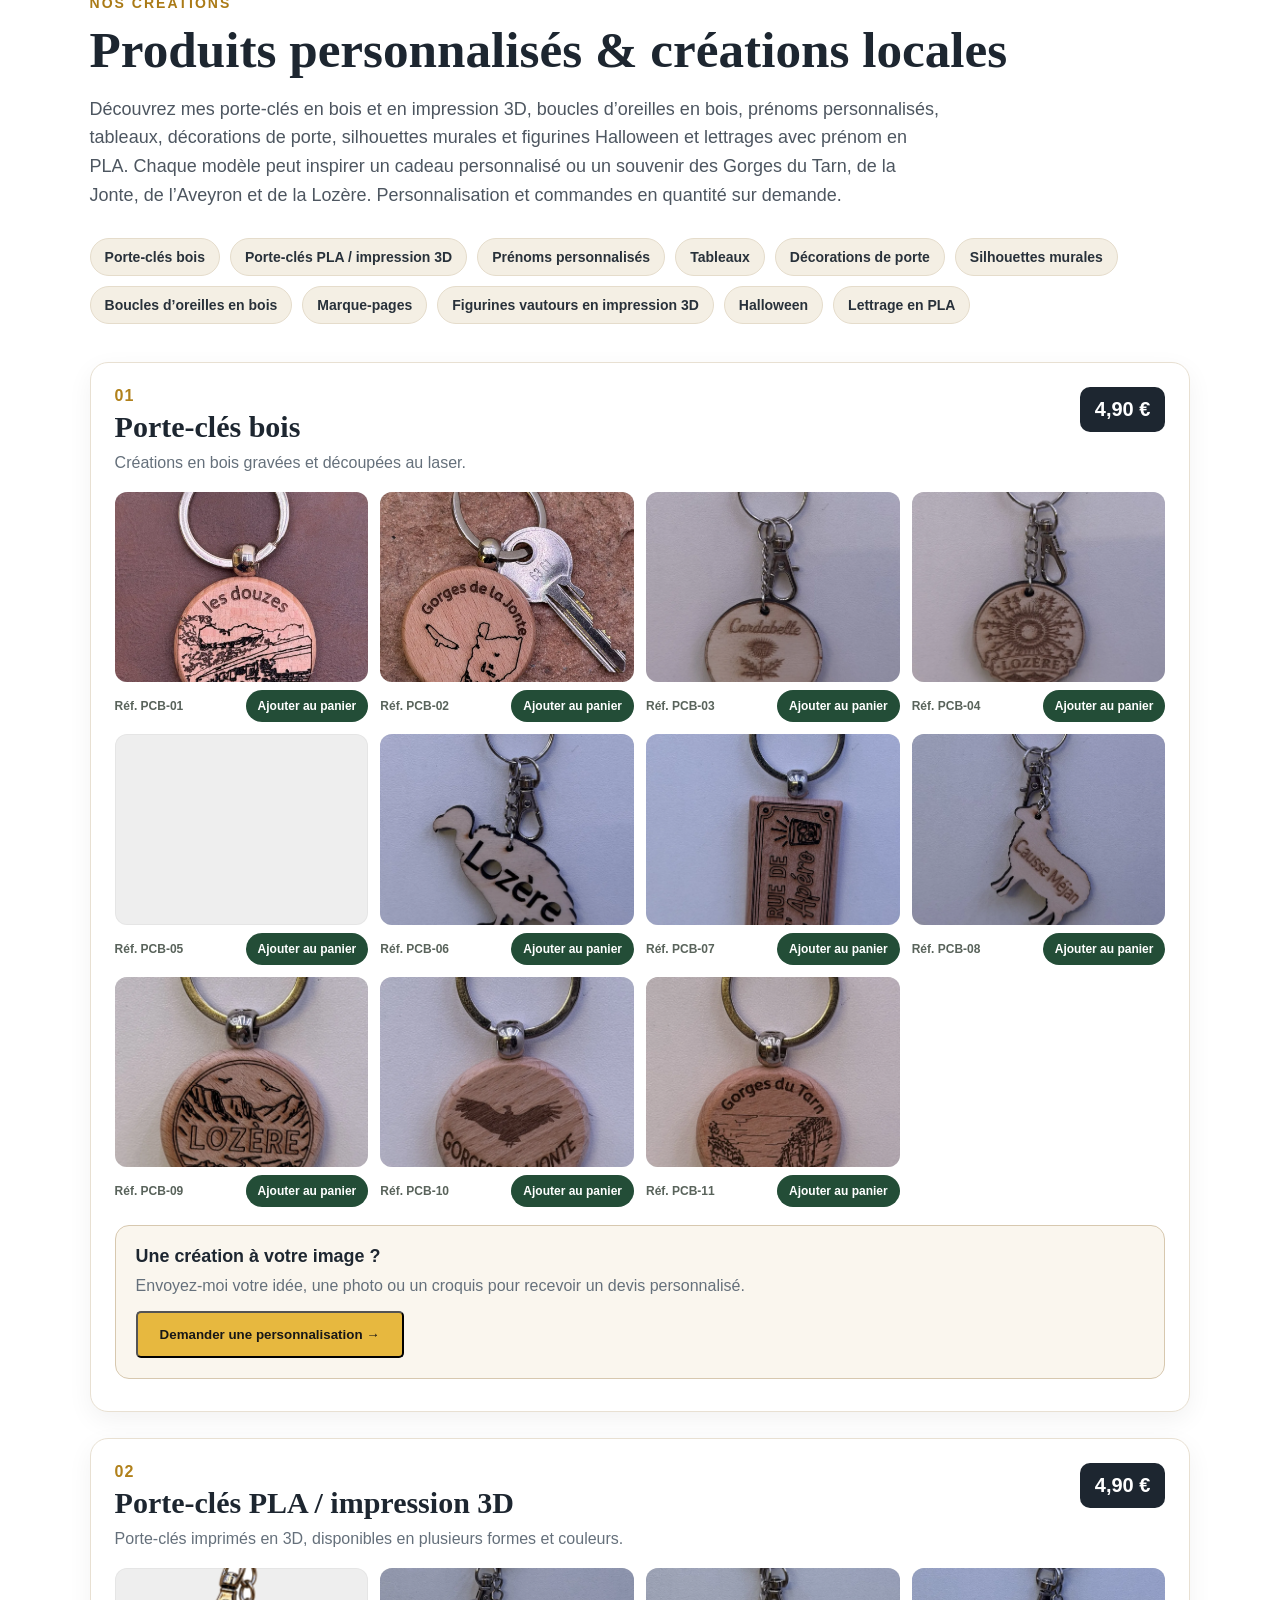
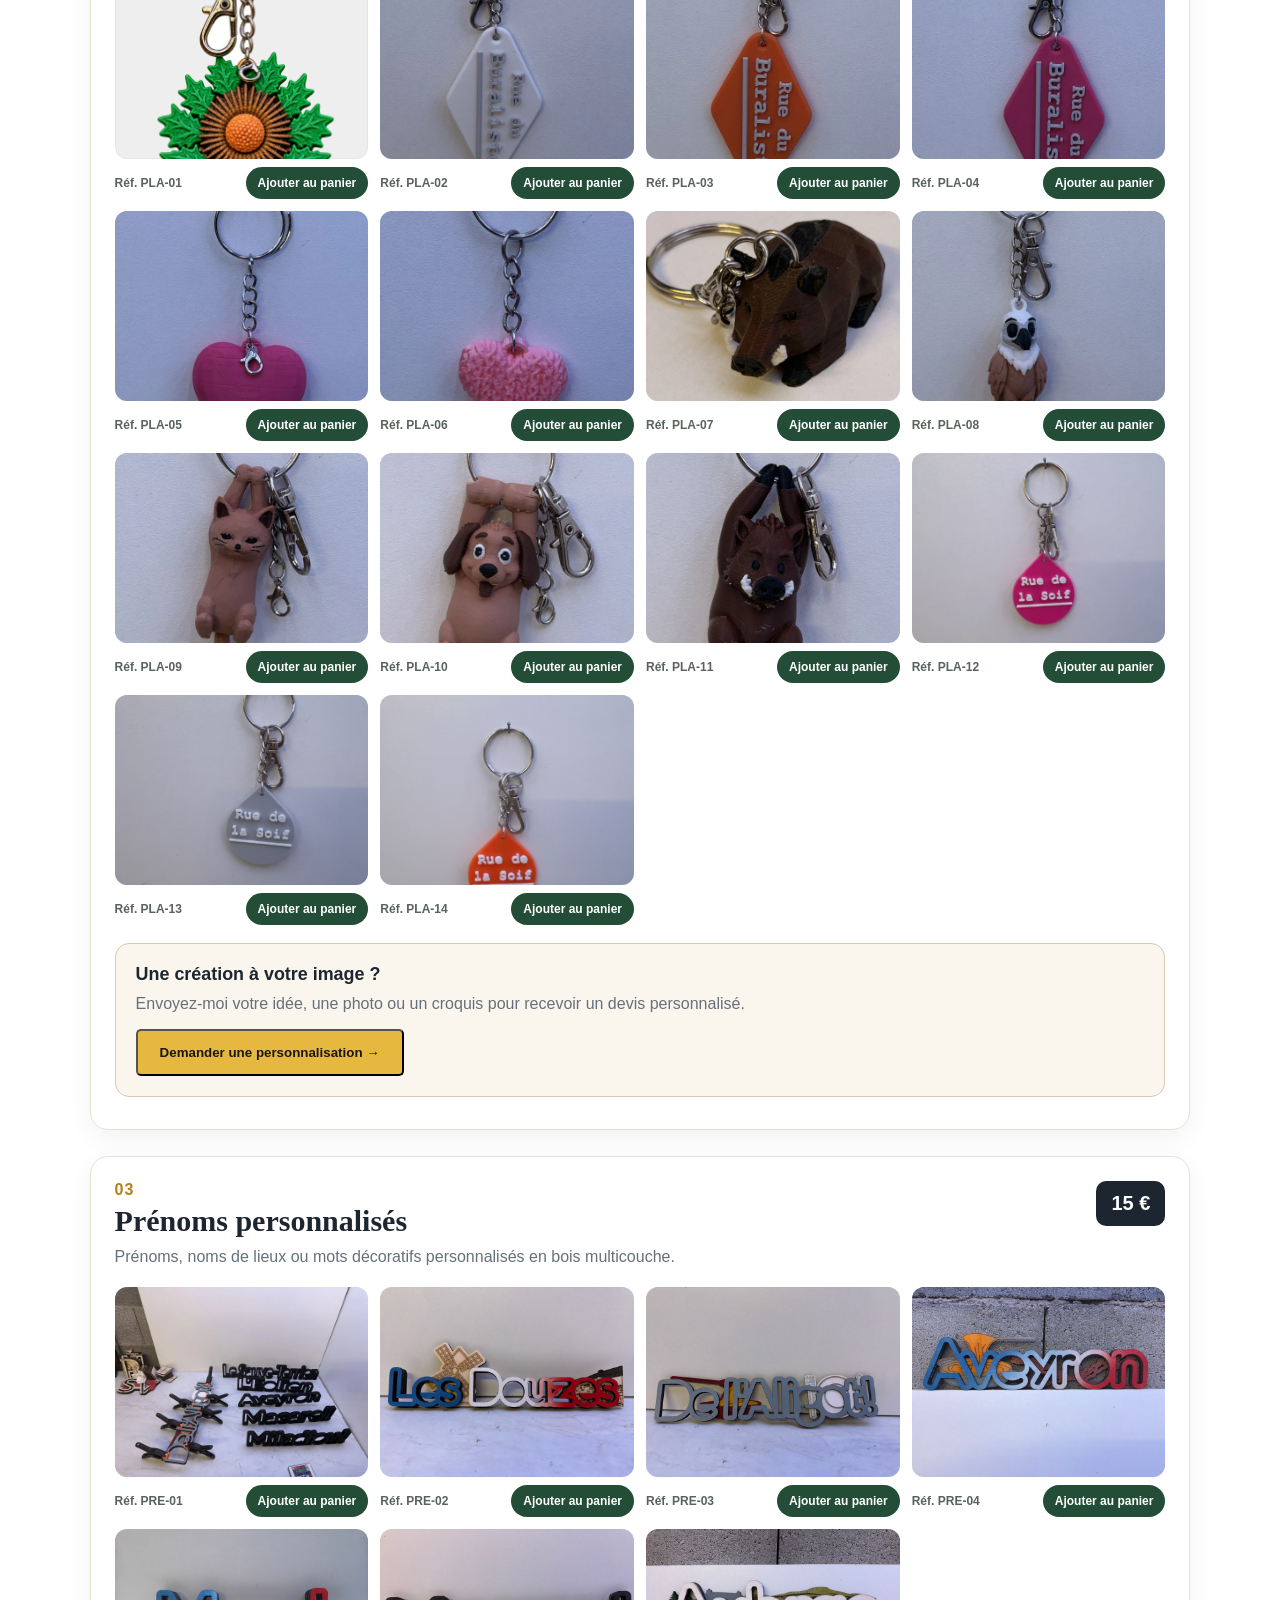
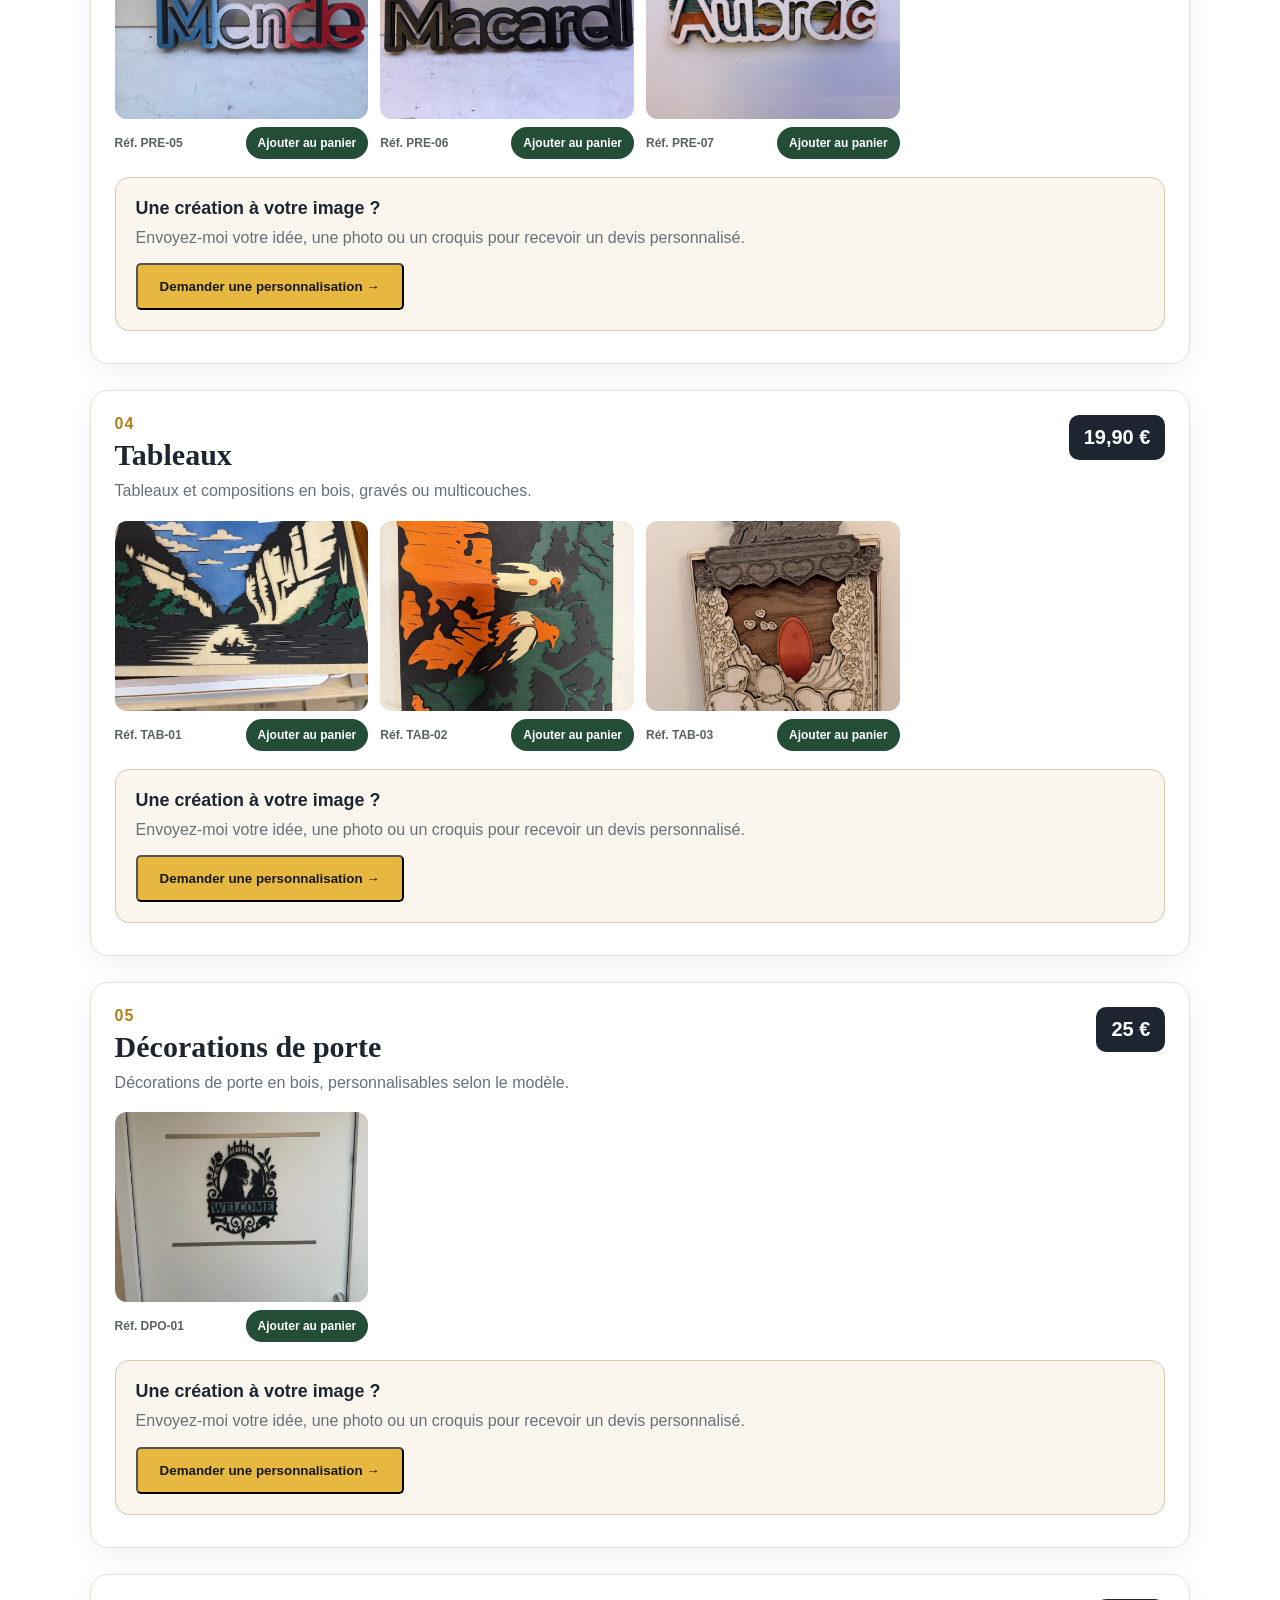
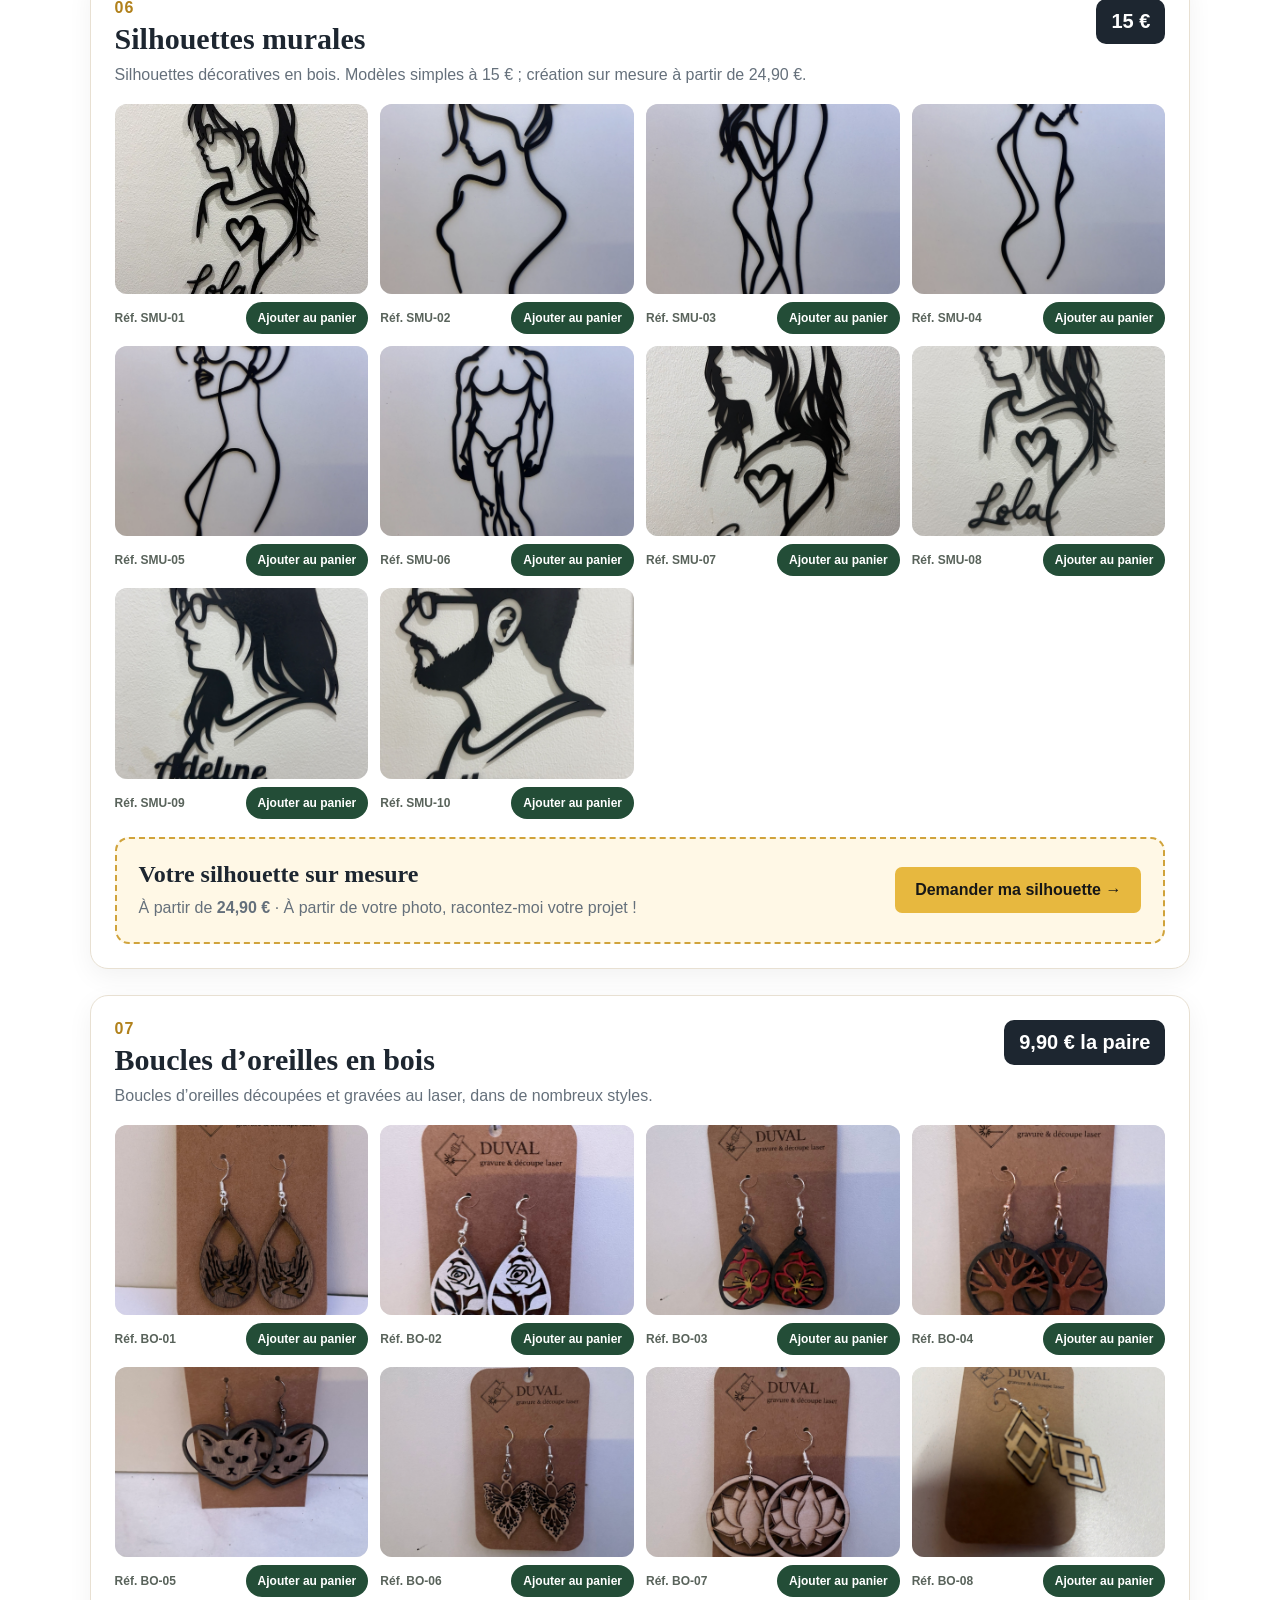
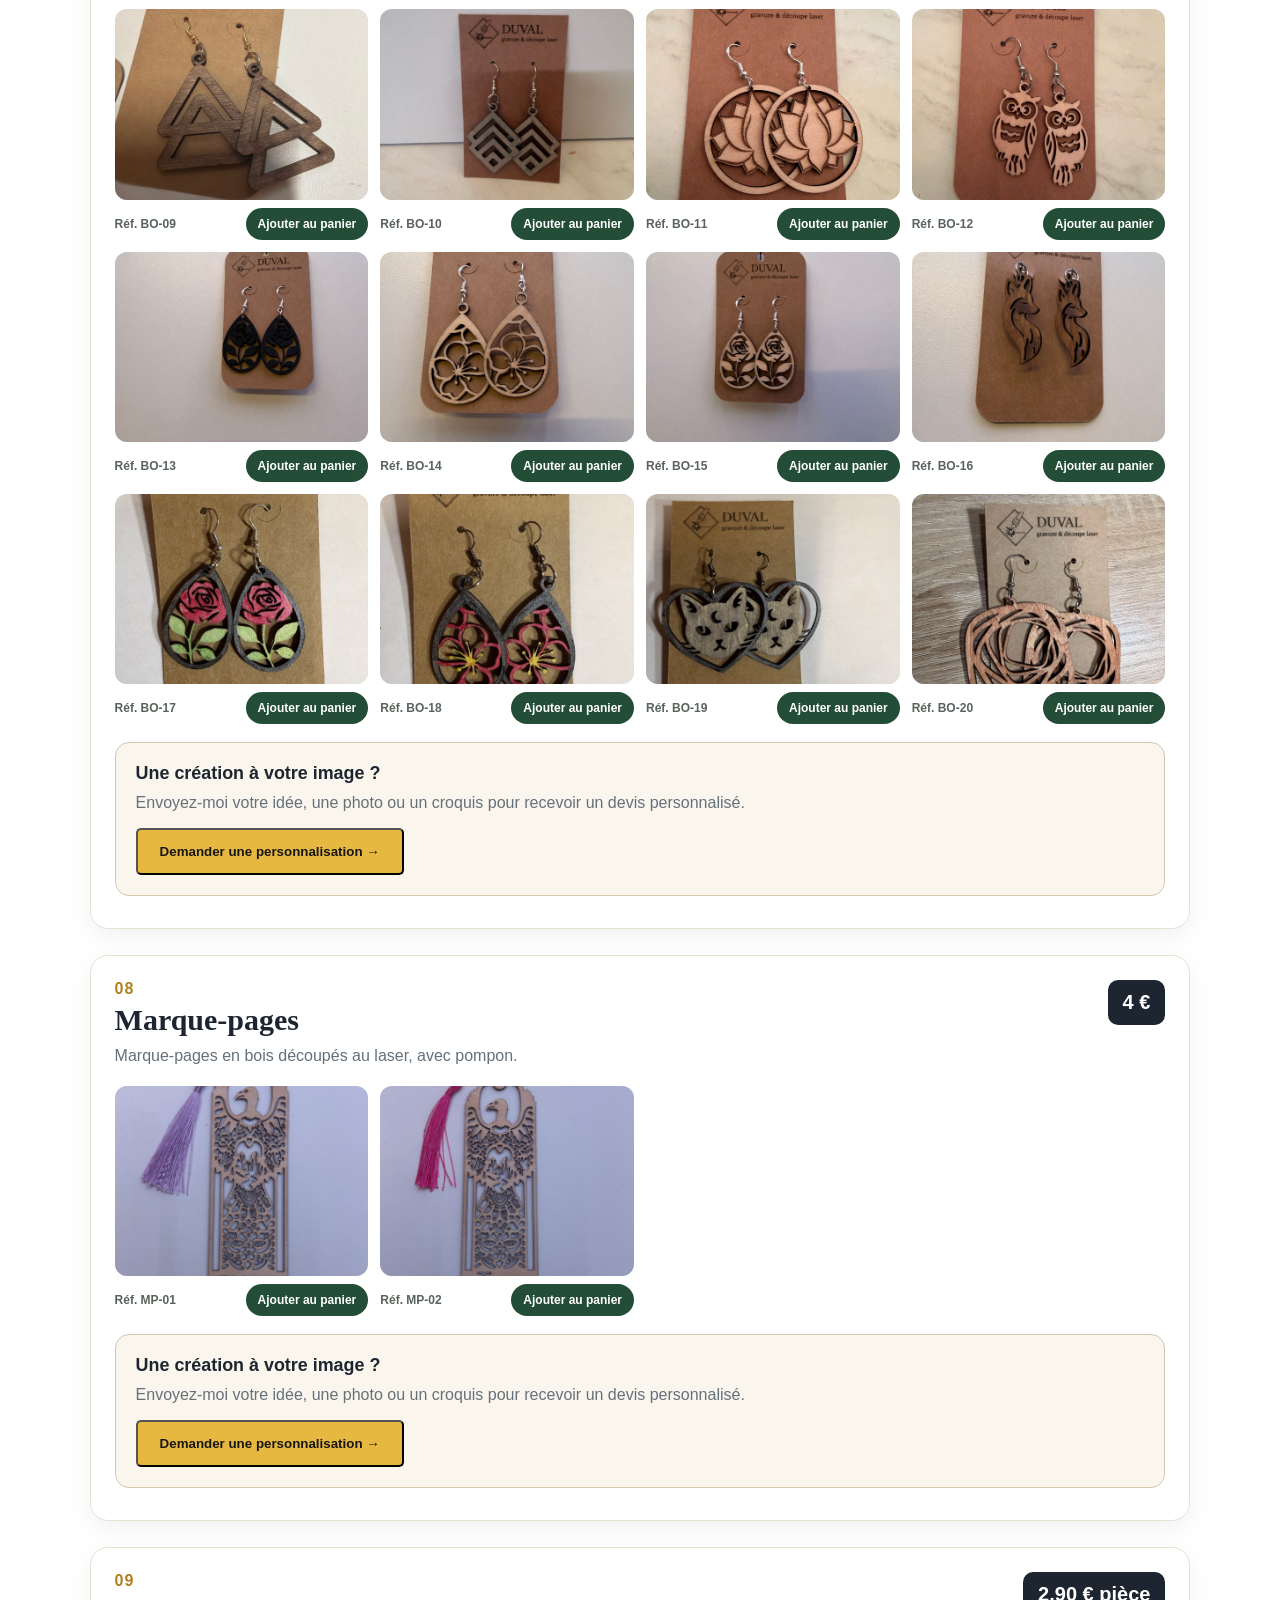
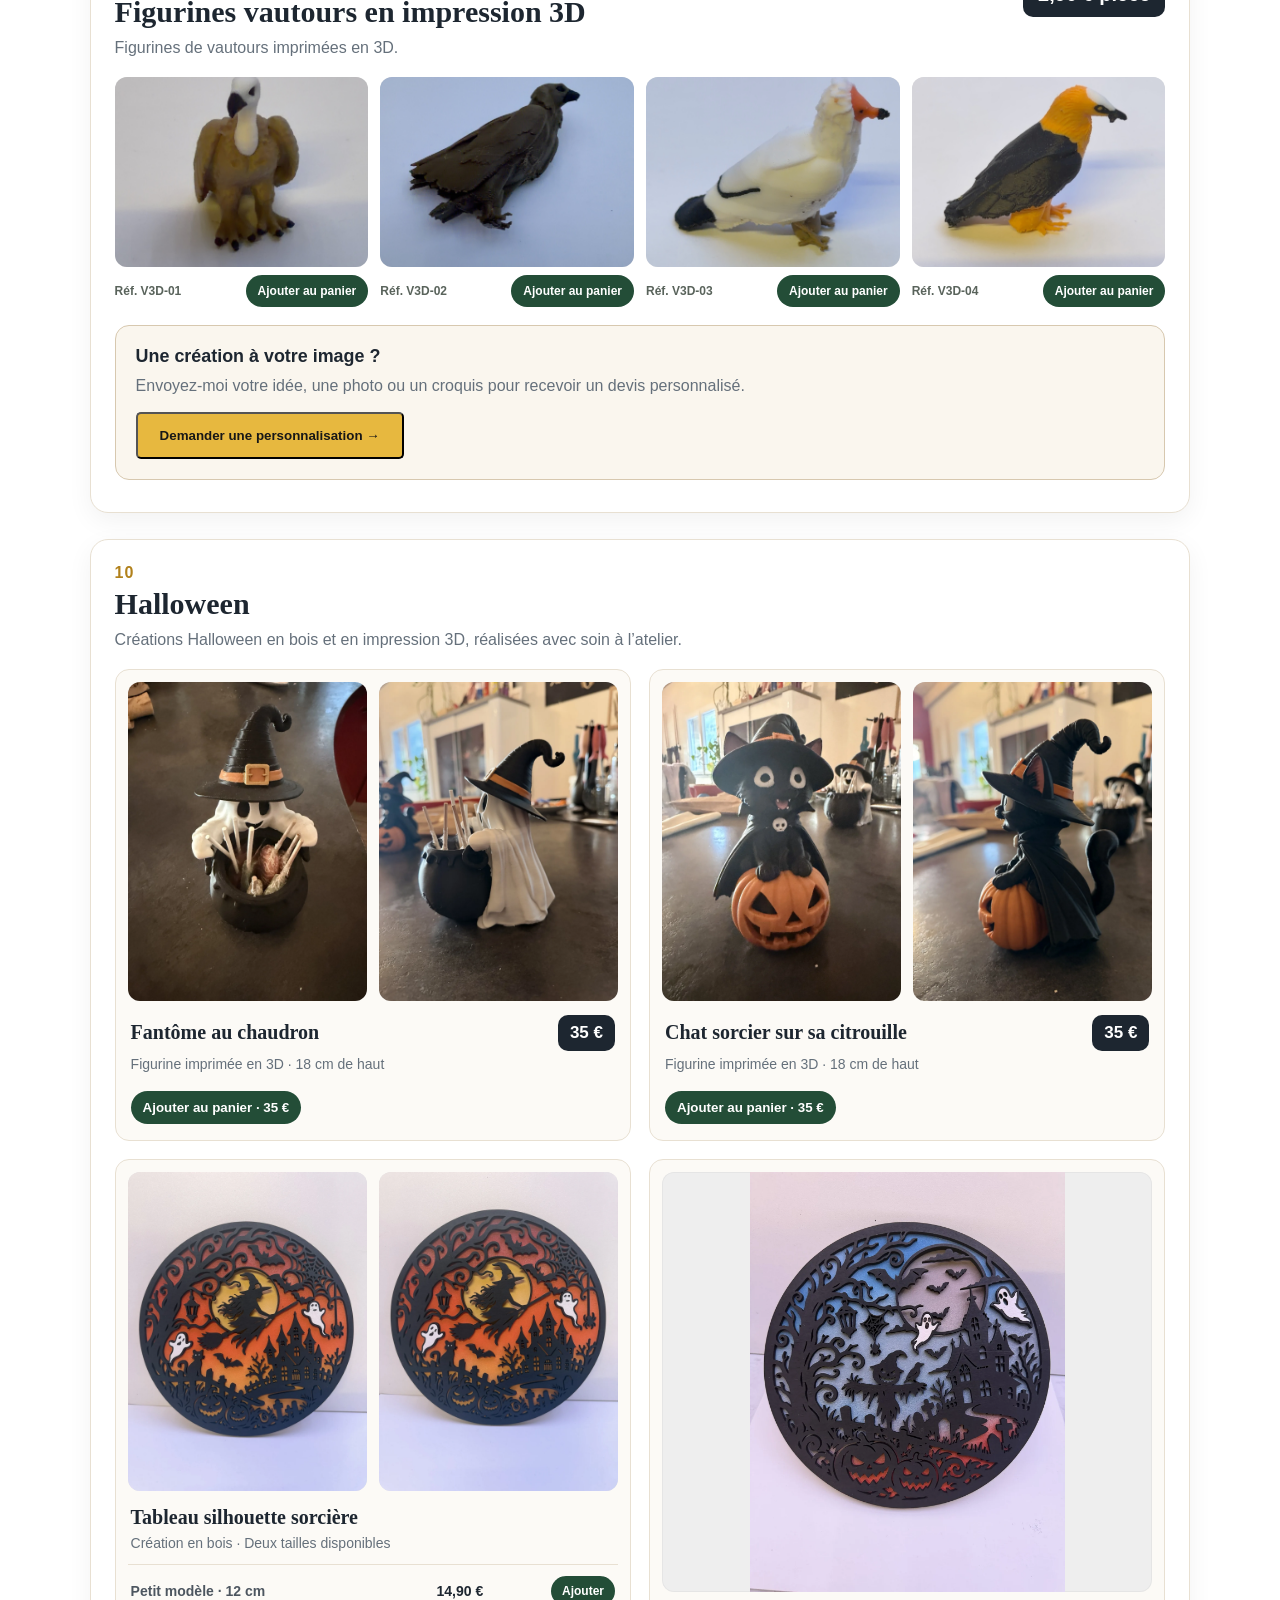
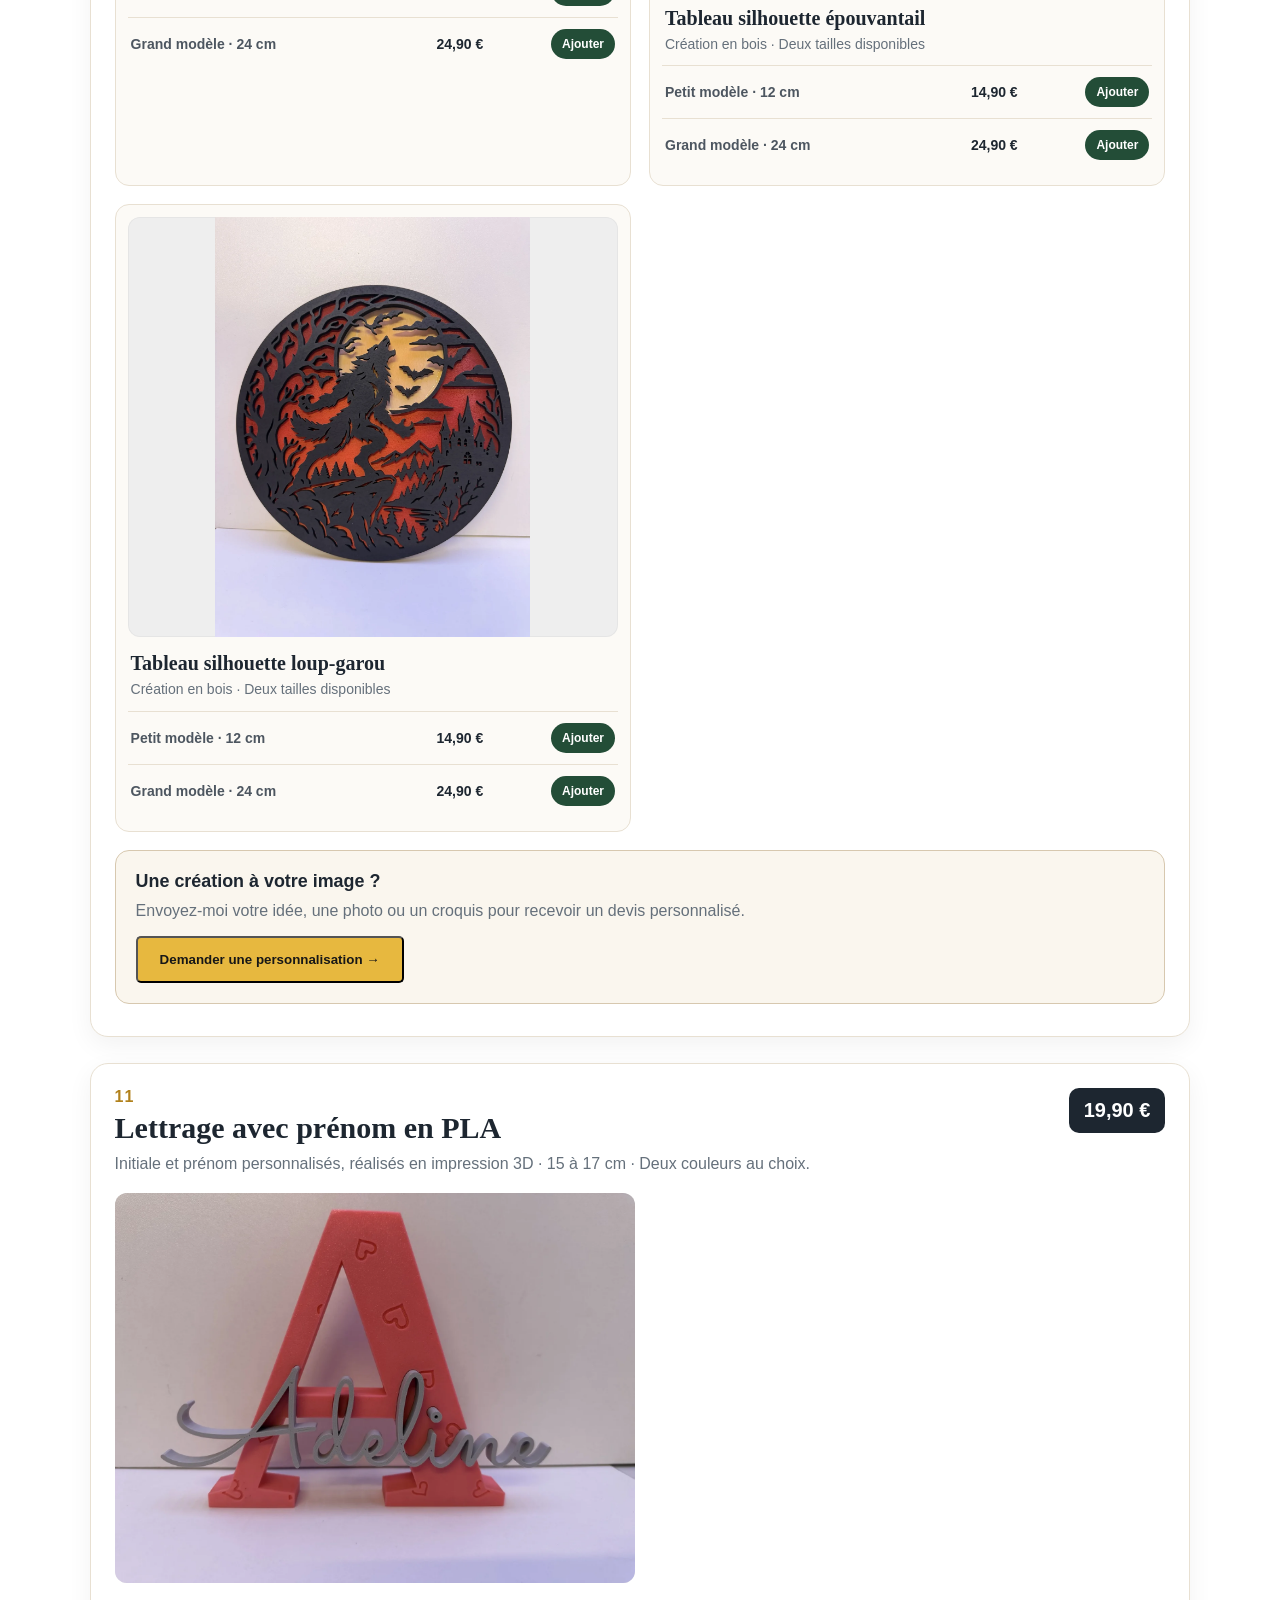
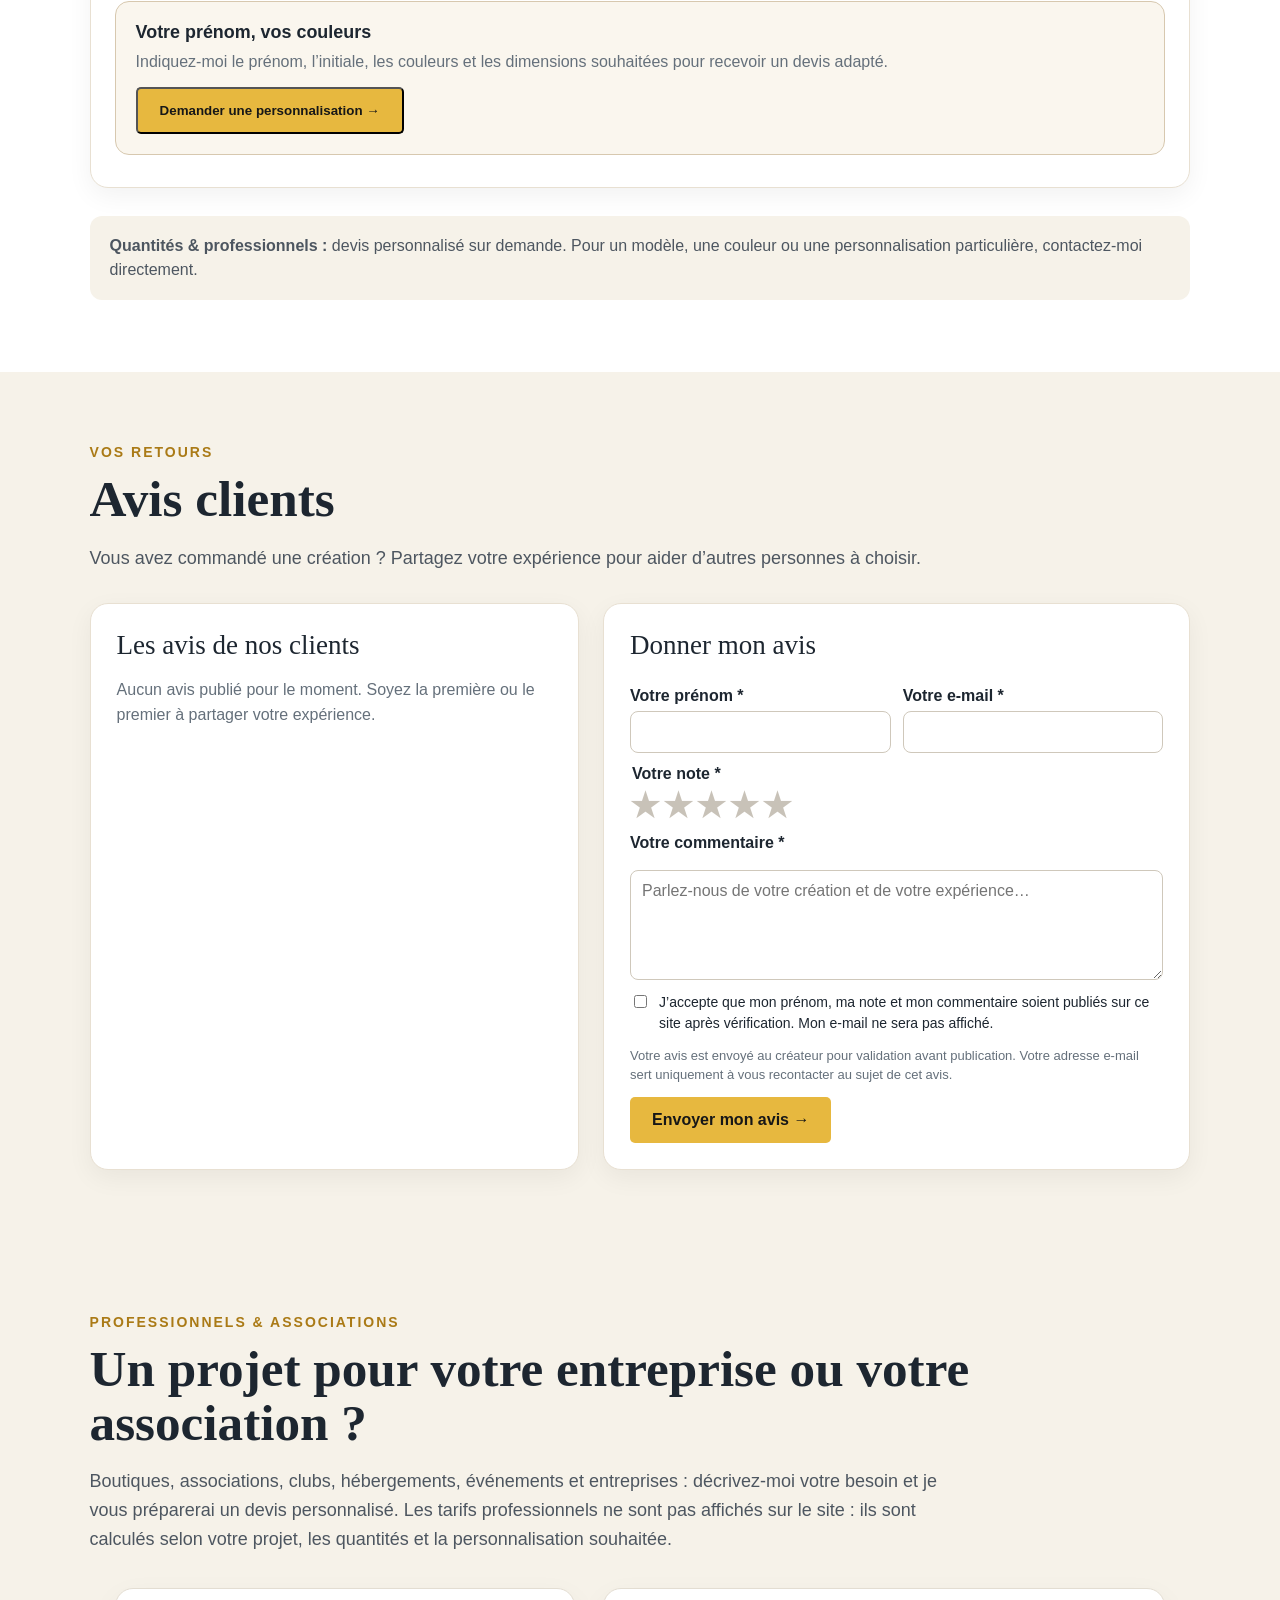
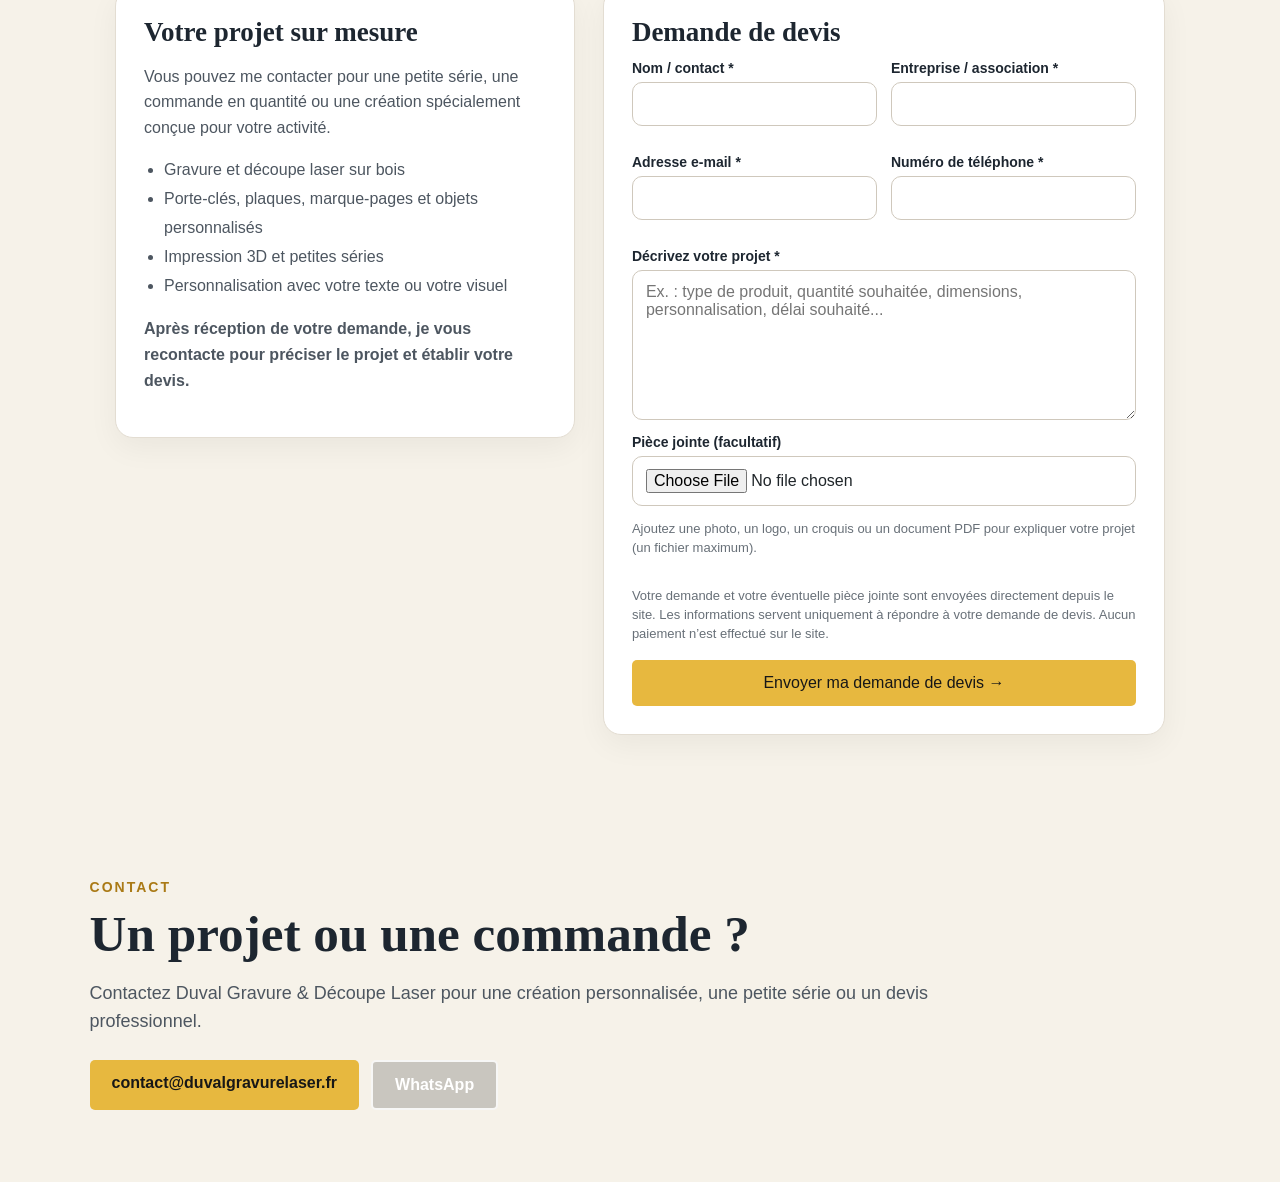
==== commit 93519e06: "Add files via upload" ====
--- a/index.html
+++ b/index.html
@@ -440,6 +440,30 @@
 .halloween-size-options td:last-child{text-align:right;padding-left:8px}
 .halloween-size-options .add-cart{font-size:12px;padding:8px 11px;white-space:nowrap}
 @media(max-width:520px){.halloween-size-options{font-size:12px}.halloween-size-options .add-cart{padding:7px 8px}}
+
+.lettering-gallery{grid-template-columns:minmax(0,520px)}
+.lettering-gallery .photo{aspect-ratio:4/3}
+.reviews-wrap{display:grid;grid-template-columns:1fr 1.2fr;gap:24px;max-width:1150px;margin-top:30px}
+.reviews-list,.review-form{border:1px solid #e8e0d2;border-radius:18px;padding:26px;background:white;box-shadow:0 8px 26px #0000000e}
+.reviews-list h3,.review-form h3{font:normal 27px Georgia,serif;margin:0 0 14px}
+.reviews-list p{color:#65707b;line-height:1.6}
+.review-form{display:grid;gap:12px}
+.review-form label,.review-form legend{font-weight:700}
+.review-form input:not([type=radio]):not([type=checkbox]),.review-form textarea{width:100%;margin-top:6px;border:1px solid #cfc8bb;border-radius:8px;padding:11px;font:inherit}
+.review-form textarea{min-height:110px;resize:vertical}
+.review-fields{display:grid;grid-template-columns:1fr 1fr;gap:12px}
+.review-rating{border:0;padding:0;margin:0}
+.review-stars{display:flex;flex-direction:row-reverse;justify-content:flex-end;gap:3px;margin-top:6px}
+.review-stars label{cursor:pointer;font-size:33px;line-height:1;color:#c8c2b8}
+.review-stars input{position:absolute;opacity:0;width:1px;height:1px}
+.review-stars label:hover span[aria-hidden],.review-stars label:hover~label span[aria-hidden],.review-stars label:has(input:checked) span[aria-hidden],.review-stars label:has(input:checked)~label span[aria-hidden]{color:#d5a32e}
+.review-stars label:focus-within{outline:2px solid #1d2630;outline-offset:3px;border-radius:3px}
+.sr-only{position:absolute;width:1px;height:1px;padding:0;margin:-1px;overflow:hidden;clip:rect(0,0,0,0);white-space:nowrap;border:0}
+.review-consent{display:flex;align-items:flex-start;gap:9px;font-size:14px;font-weight:400!important;line-height:1.5}
+.review-consent input{margin-top:3px}
+.review-help{font-size:13px;color:#65707b;line-height:1.5;margin:0}
+.review-form button{border:0;cursor:pointer;justify-self:start;font:inherit;font-weight:800}
+@media(max-width:760px){.reviews-wrap{grid-template-columns:1fr}.review-fields{grid-template-columns:1fr}.lettering-gallery{grid-template-columns:1fr}}
 </style>
 </head>
 <body>
@@ -452,6 +476,7 @@
       <a href="#accueil">Accueil</a>
       <a href="#savoir-faire">Savoir-faire</a>
       <a href="#creations">Nos créations</a>
+      <a href="#avis-clients">Avis clients</a>
       <a href="#professionnels">Pros &amp; associations</a>
       <a href="#contact">Contact</a>
     </nav>
@@ -483,8 +508,8 @@
 <section class="section white" id="creations">
   <div class="kicker">Nos créations</div>
   <h2>Produits personnalisés &amp; créations locales</h2>
-  <p class="intro">Découvrez mes porte-clés en bois et en impression 3D, boucles d’oreilles en bois, prénoms personnalisés, tableaux, décorations de porte, silhouettes murales et figurines Halloween. Chaque modèle peut inspirer un cadeau personnalisé ou un souvenir des Gorges du Tarn, de la Jonte, de l’Aveyron et de la Lozère. Personnalisation et commandes en quantité sur demande.</p>
-  <div class="category-nav" aria-label="Catégories de créations"><a href="#porte-cles-bois">Porte-clés bois</a><a href="#porte-cles-pla">Porte-clés PLA / impression 3D</a><a href="#prenoms">Prénoms personnalisés</a><a href="#tableaux">Tableaux</a><a href="#decorations-porte">Décorations de porte</a><a href="#silhouettes">Silhouettes murales</a><a href="#boucles">Boucles d’oreilles en bois</a><a href="#marque-pages">Marque-pages</a><a href="#vautours">Figurines vautours en impression 3D</a><a href="#halloween">Halloween</a></div>
+  <p class="intro">Découvrez mes porte-clés en bois et en impression 3D, boucles d’oreilles en bois, prénoms personnalisés, tableaux, décorations de porte, silhouettes murales et figurines Halloween et lettrages avec prénom en PLA. Chaque modèle peut inspirer un cadeau personnalisé ou un souvenir des Gorges du Tarn, de la Jonte, de l’Aveyron et de la Lozère. Personnalisation et commandes en quantité sur demande.</p>
+  <div class="category-nav" aria-label="Catégories de créations"><a href="#porte-cles-bois">Porte-clés bois</a><a href="#porte-cles-pla">Porte-clés PLA / impression 3D</a><a href="#prenoms">Prénoms personnalisés</a><a href="#tableaux">Tableaux</a><a href="#decorations-porte">Décorations de porte</a><a href="#silhouettes">Silhouettes murales</a><a href="#boucles">Boucles d’oreilles en bois</a><a href="#marque-pages">Marque-pages</a><a href="#vautours">Figurines vautours en impression 3D</a><a href="#halloween">Halloween</a><a href="#lettrage-pla">Lettrage en PLA</a></div>
   <div class="products-wrap">
     <article class="product-category" id="porte-cles-bois">
       <div class="cat-head"><div><span class="cat-number">01</span><h3>Porte-clés bois</h3><p>Créations en bois gravées et découpées au laser.</p></div><div class="price">4,90 €</div></div>
@@ -614,10 +639,35 @@
         </div>
       </div>
       <div class="custom-request"><strong>Une création à votre image ?</strong><p>Envoyez-moi votre idée, une photo ou un croquis pour recevoir un devis personnalisé.</p><button type="button" class="btn primary open-custom-request" data-category="Halloween">Demander une personnalisation →</button></div>
+    </article>
+    <article class="product-category" id="lettrage-pla">
+      <div class="cat-head"><div><span class="cat-number">11</span><h3>Lettrage avec prénom en PLA</h3><p>Initiale et prénom personnalisés, réalisés en impression 3D · 15 à 17 cm · Deux couleurs au choix.</p></div><div class="price">19,90 €</div></div>
+      <div class="gallery lettering-gallery"><button class="photo" type="button" data-full="lettrage-prenom-adeline-pla.webp" aria-label="Agrandir : lettrage Adeline en PLA"><img src="lettrage-prenom-adeline-pla.webp" alt="Initiale A rose avec prénom Adeline en gris, réalisée en PLA" loading="lazy"></button></div>
+      <div class="custom-request"><strong>Votre prénom, vos couleurs</strong><p>Indiquez-moi le prénom, l’initiale, les couleurs et les dimensions souhaitées pour recevoir un devis adapté.</p><button type="button" class="btn primary open-custom-request" data-category="Lettrage avec prénom en PLA">Demander une personnalisation →</button></div>
     </article></div>
   <div class="price-note"><strong>Quantités &amp; professionnels :</strong> devis personnalisé sur demande. Pour un modèle, une couleur ou une personnalisation particulière, contactez-moi directement.</div>
 </section>
 
+
+<section class="section light" id="avis-clients">
+  <div class="kicker">Vos retours</div>
+  <h2>Avis clients</h2>
+  <p class="intro">Vous avez commandé une création ? Partagez votre expérience pour aider d’autres personnes à choisir.</p>
+  <div class="reviews-wrap">
+    <div class="reviews-list" aria-label="Avis publiés"><h3>Les avis de nos clients</h3><p>Aucun avis publié pour le moment. Soyez la première ou le premier à partager votre expérience.</p></div>
+    <form class="review-form" action="https://formsubmit.co/contact@duvalgravurelaser.fr" method="POST">
+      <input type="hidden" name="_subject" value="Nouvel avis client à valider – Duval Gravure Laser">
+      <input type="hidden" name="_captcha" value="true"><input type="hidden" name="_template" value="table"><input type="text" name="_honey" style="display:none" tabindex="-1" autocomplete="off" aria-hidden="true">
+      <h3>Donner mon avis</h3>
+      <div class="review-fields"><div><label for="reviewName">Votre prénom *</label><input id="reviewName" name="Prenom" required maxlength="50" autocomplete="given-name"></div><div><label for="reviewEmail">Votre e-mail *</label><input id="reviewEmail" name="email" type="email" required autocomplete="email"></div></div>
+      <fieldset class="review-rating"><legend>Votre note *</legend><div class="review-stars"><label><input type="radio" name="Note" value="5/5" required><span aria-hidden="true">★</span><span class="sr-only">5 étoiles</span></label><label><input type="radio" name="Note" value="4/5"><span aria-hidden="true">★</span><span class="sr-only">4 étoiles</span></label><label><input type="radio" name="Note" value="3/5"><span aria-hidden="true">★</span><span class="sr-only">3 étoiles</span></label><label><input type="radio" name="Note" value="2/5"><span aria-hidden="true">★</span><span class="sr-only">2 étoiles</span></label><label><input type="radio" name="Note" value="1/5"><span aria-hidden="true">★</span><span class="sr-only">1 étoile</span></label></div></fieldset>
+      <label for="reviewText">Votre commentaire *</label><textarea id="reviewText" name="Avis" required minlength="10" maxlength="1200" placeholder="Parlez-nous de votre création et de votre expérience…"></textarea>
+      <label class="review-consent"><input type="checkbox" name="Accord_publication" value="Oui" required><span>J’accepte que mon prénom, ma note et mon commentaire soient publiés sur ce site après vérification. Mon e-mail ne sera pas affiché.</span></label>
+      <p class="review-help">Votre avis est envoyé au créateur pour validation avant publication. Votre adresse e-mail sert uniquement à vous recontacter au sujet de cet avis.</p>
+      <button class="btn primary" type="submit">Envoyer mon avis →</button>
+    </form>
+  </div>
+</section>
 
 <section class="section light" id="professionnels">
   <div class="kicker">Professionnels &amp; associations</div>
@@ -701,7 +751,7 @@
 const money=n=>n.toFixed(2).replace(".",",")+" €";
 
 document.querySelectorAll(".product-category").forEach(cat=>{
-  if(cat.id==="halloween") return; // Chaque modèle Halloween gère son prix et sa taille.
+  if(cat.id==="halloween"||cat.id==="lettrage-pla") return; // Prix spécifiques ou devis personnalisé.
   const title=(cat.querySelector("h3")?.textContent||"Produit").trim();
   const low=title.toLowerCase();
   const pref=(prefixes.find(x=>low.includes(x[0]))||["","PROD"])[1];
